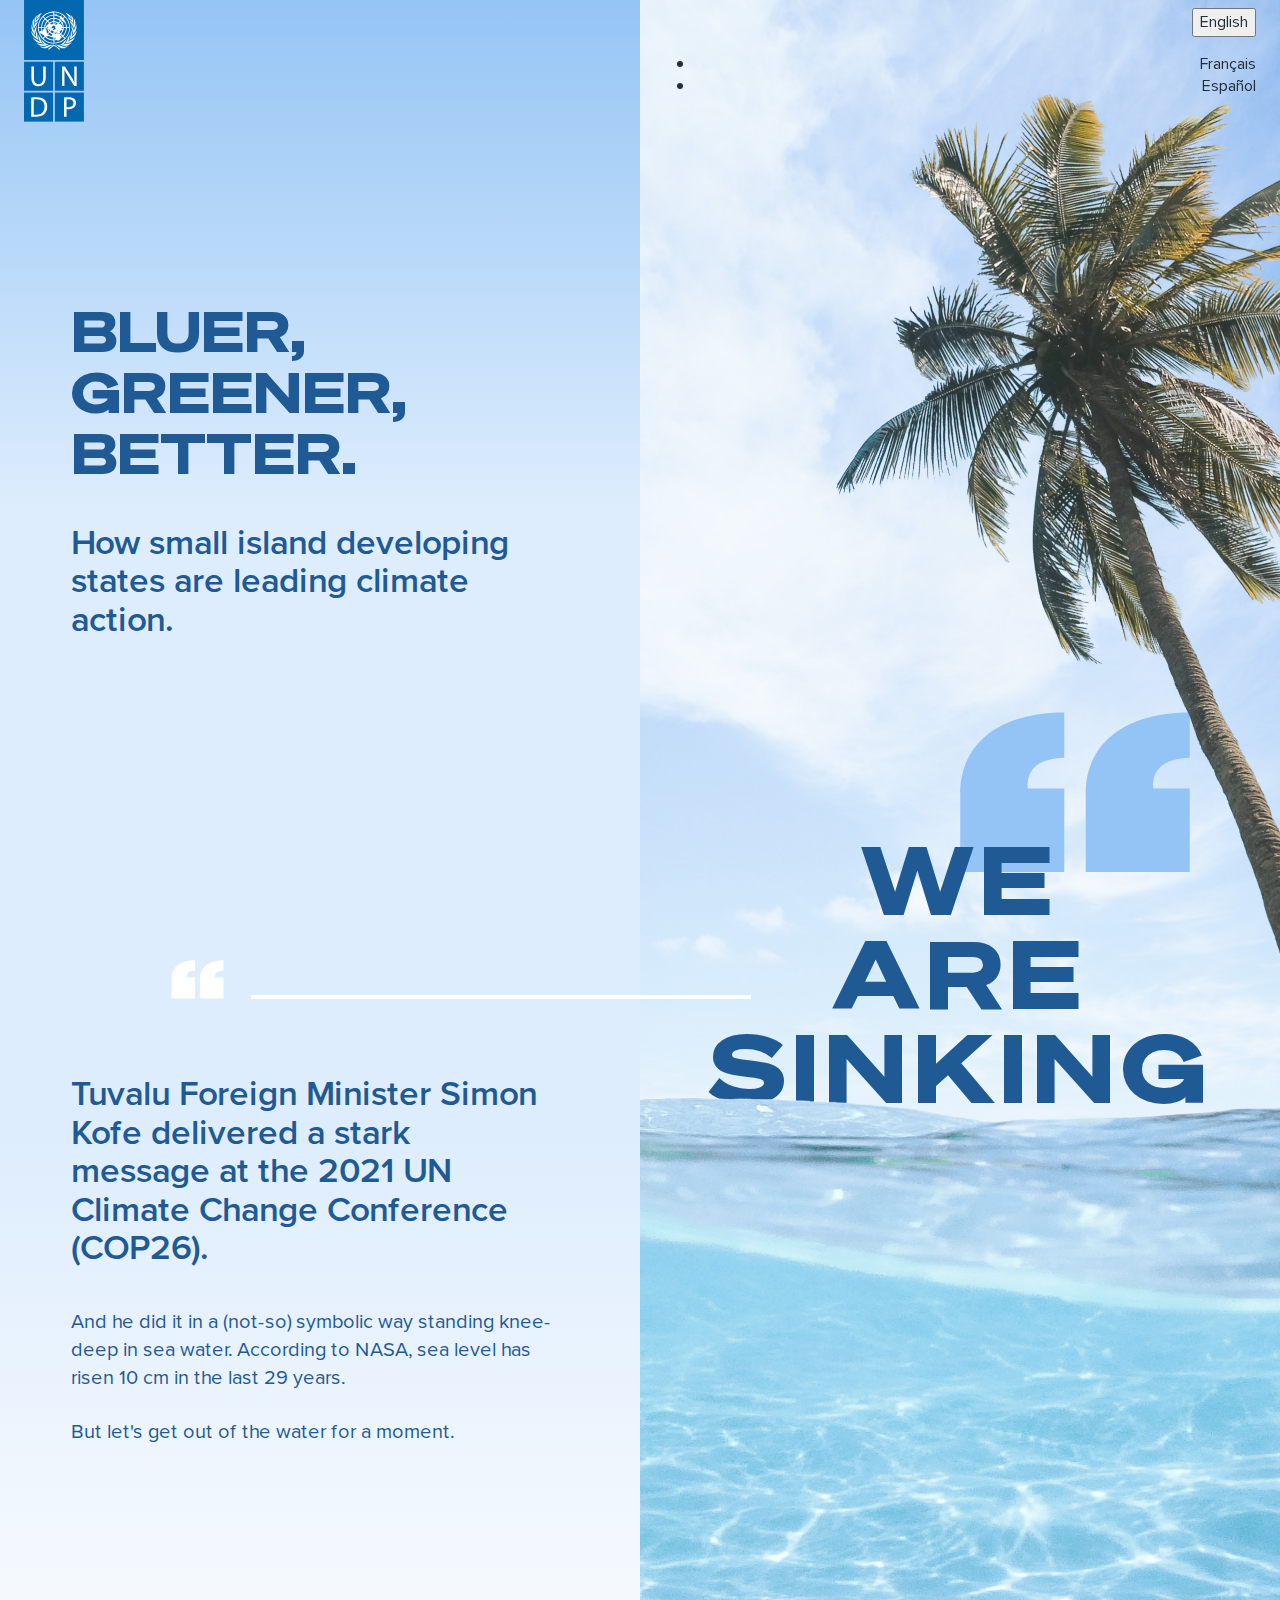
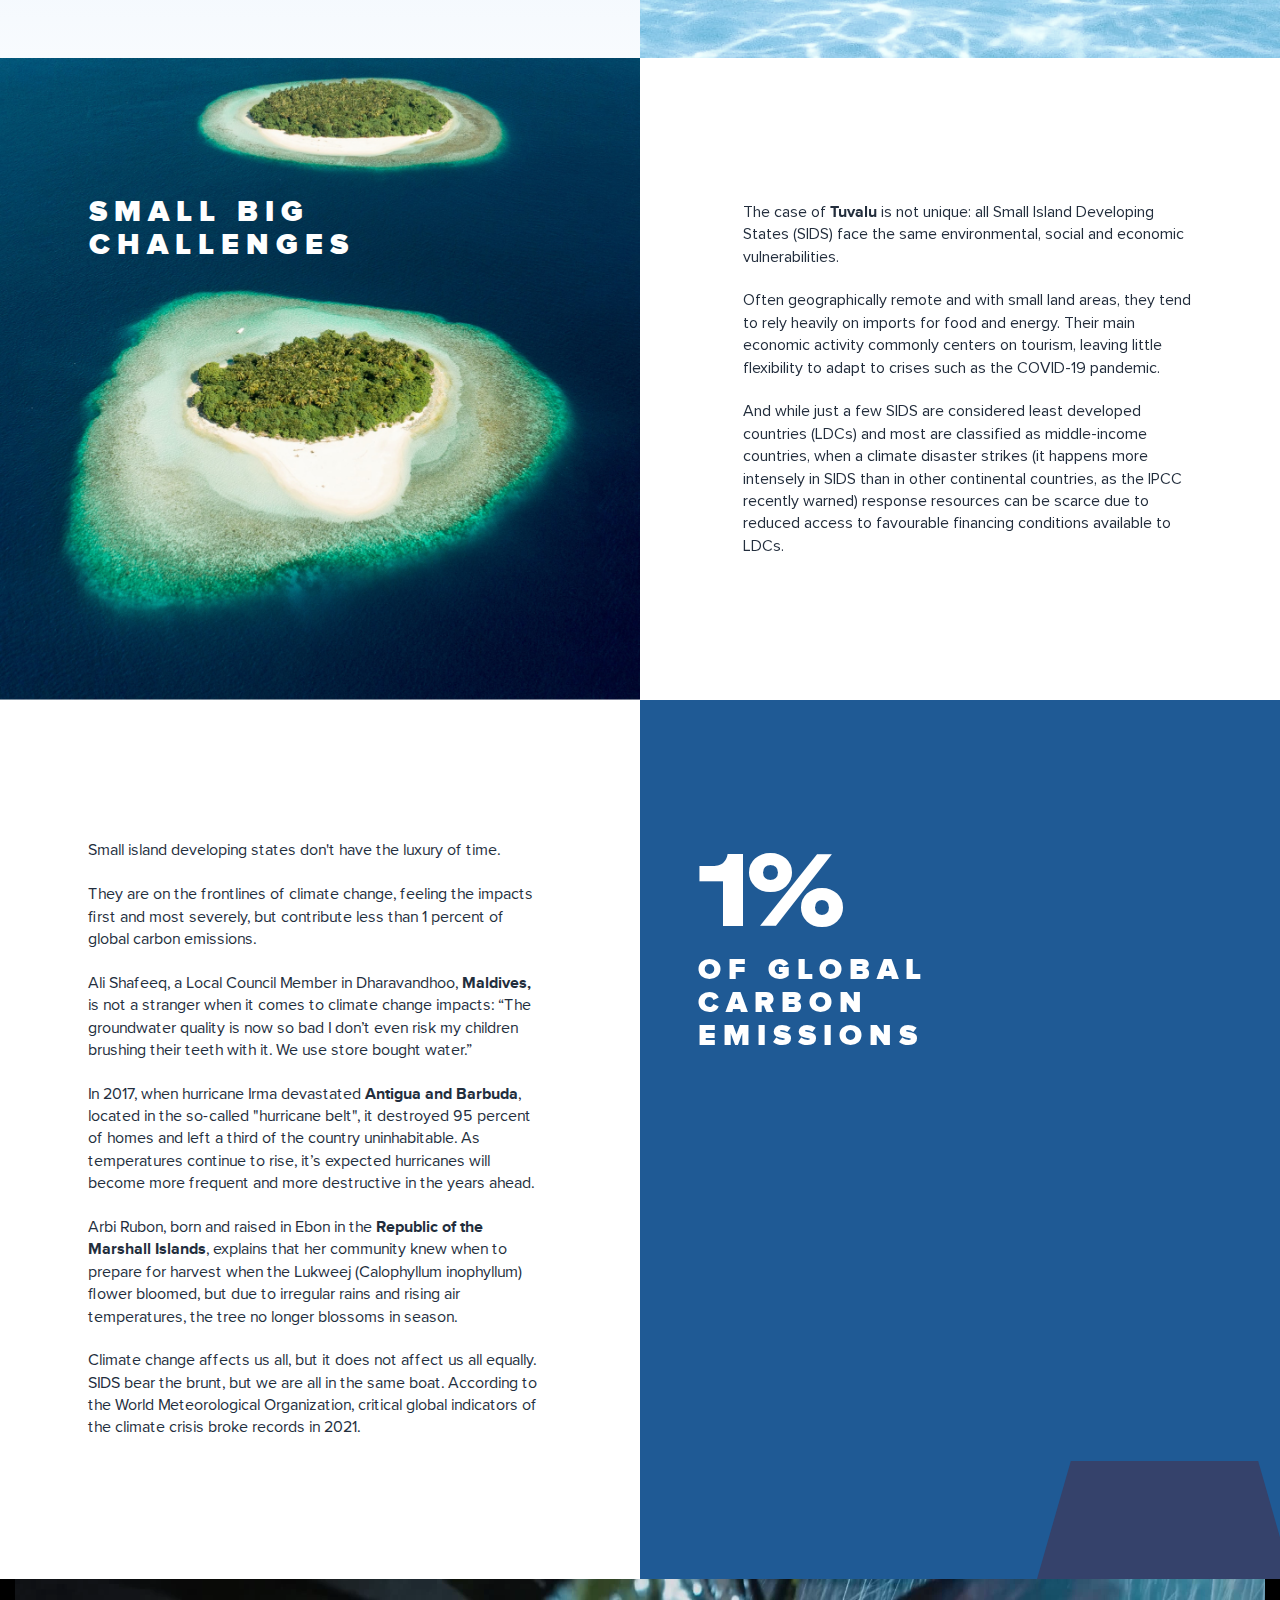
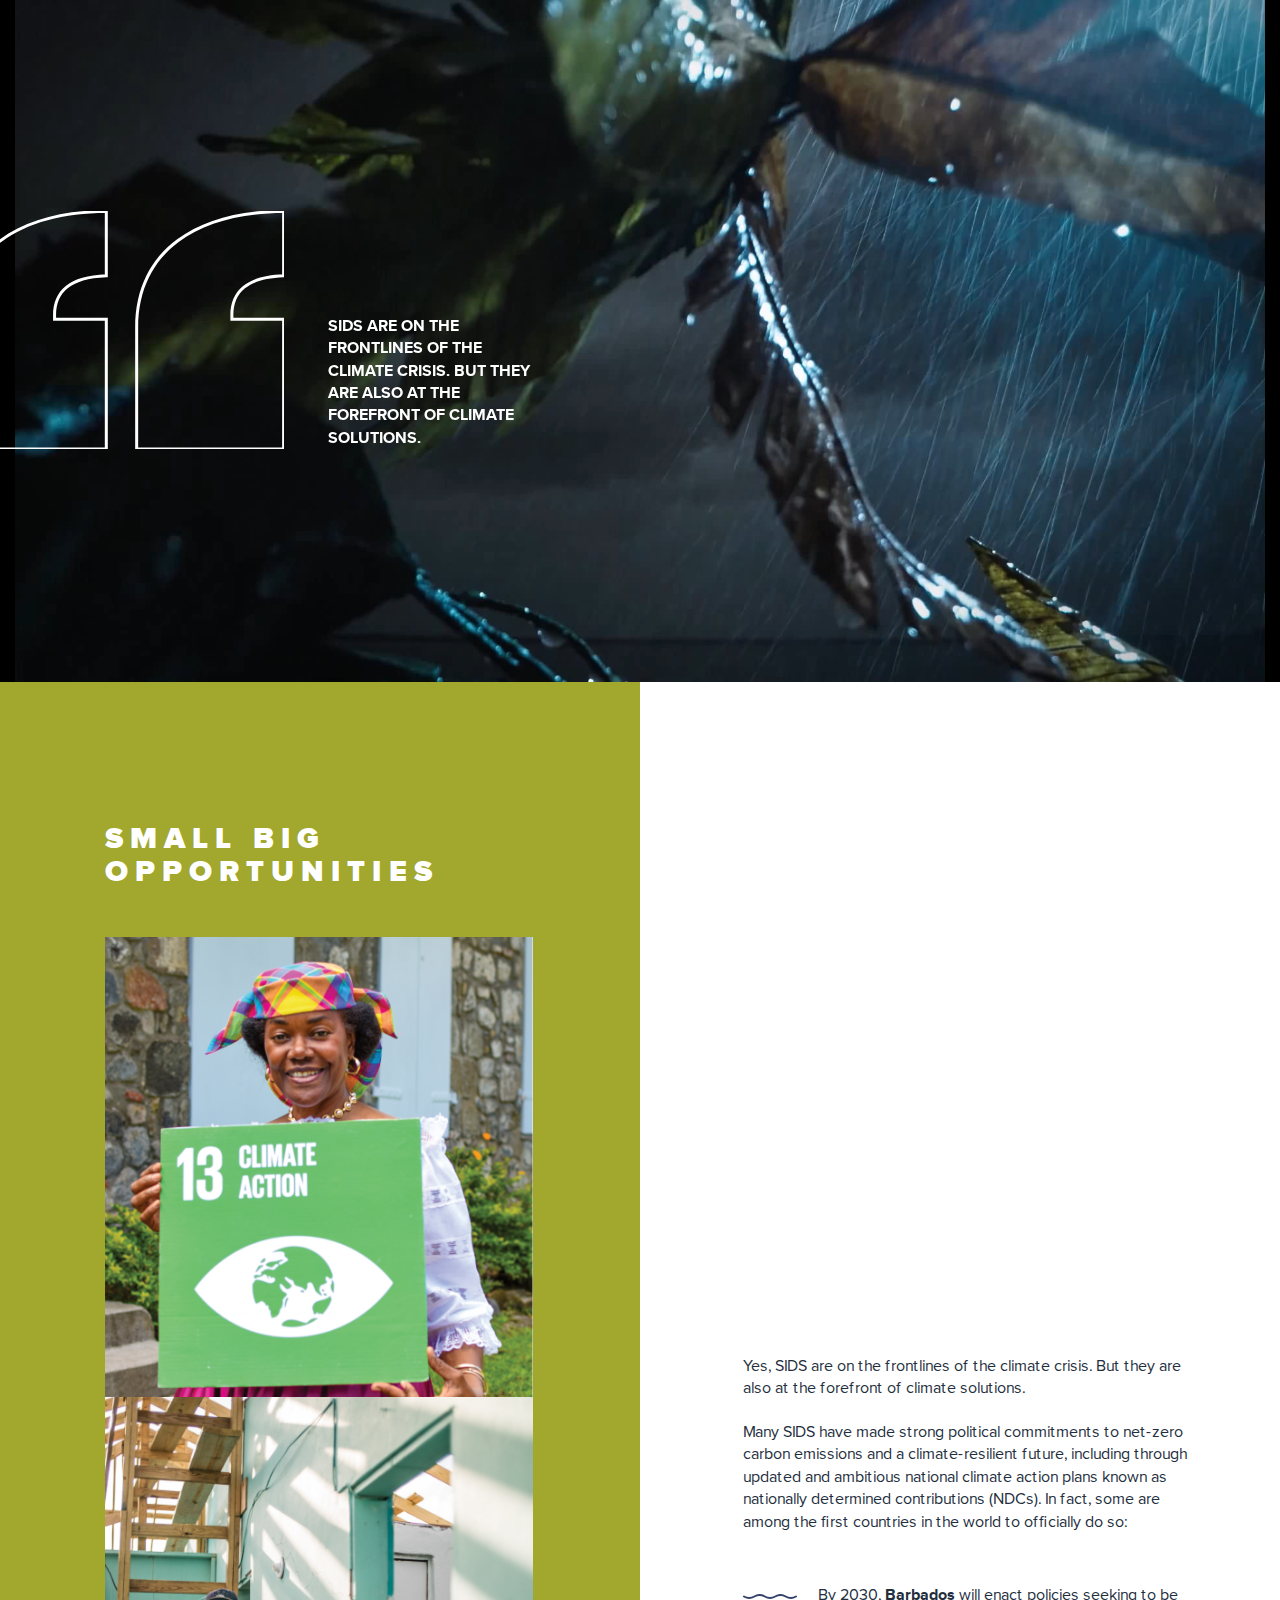
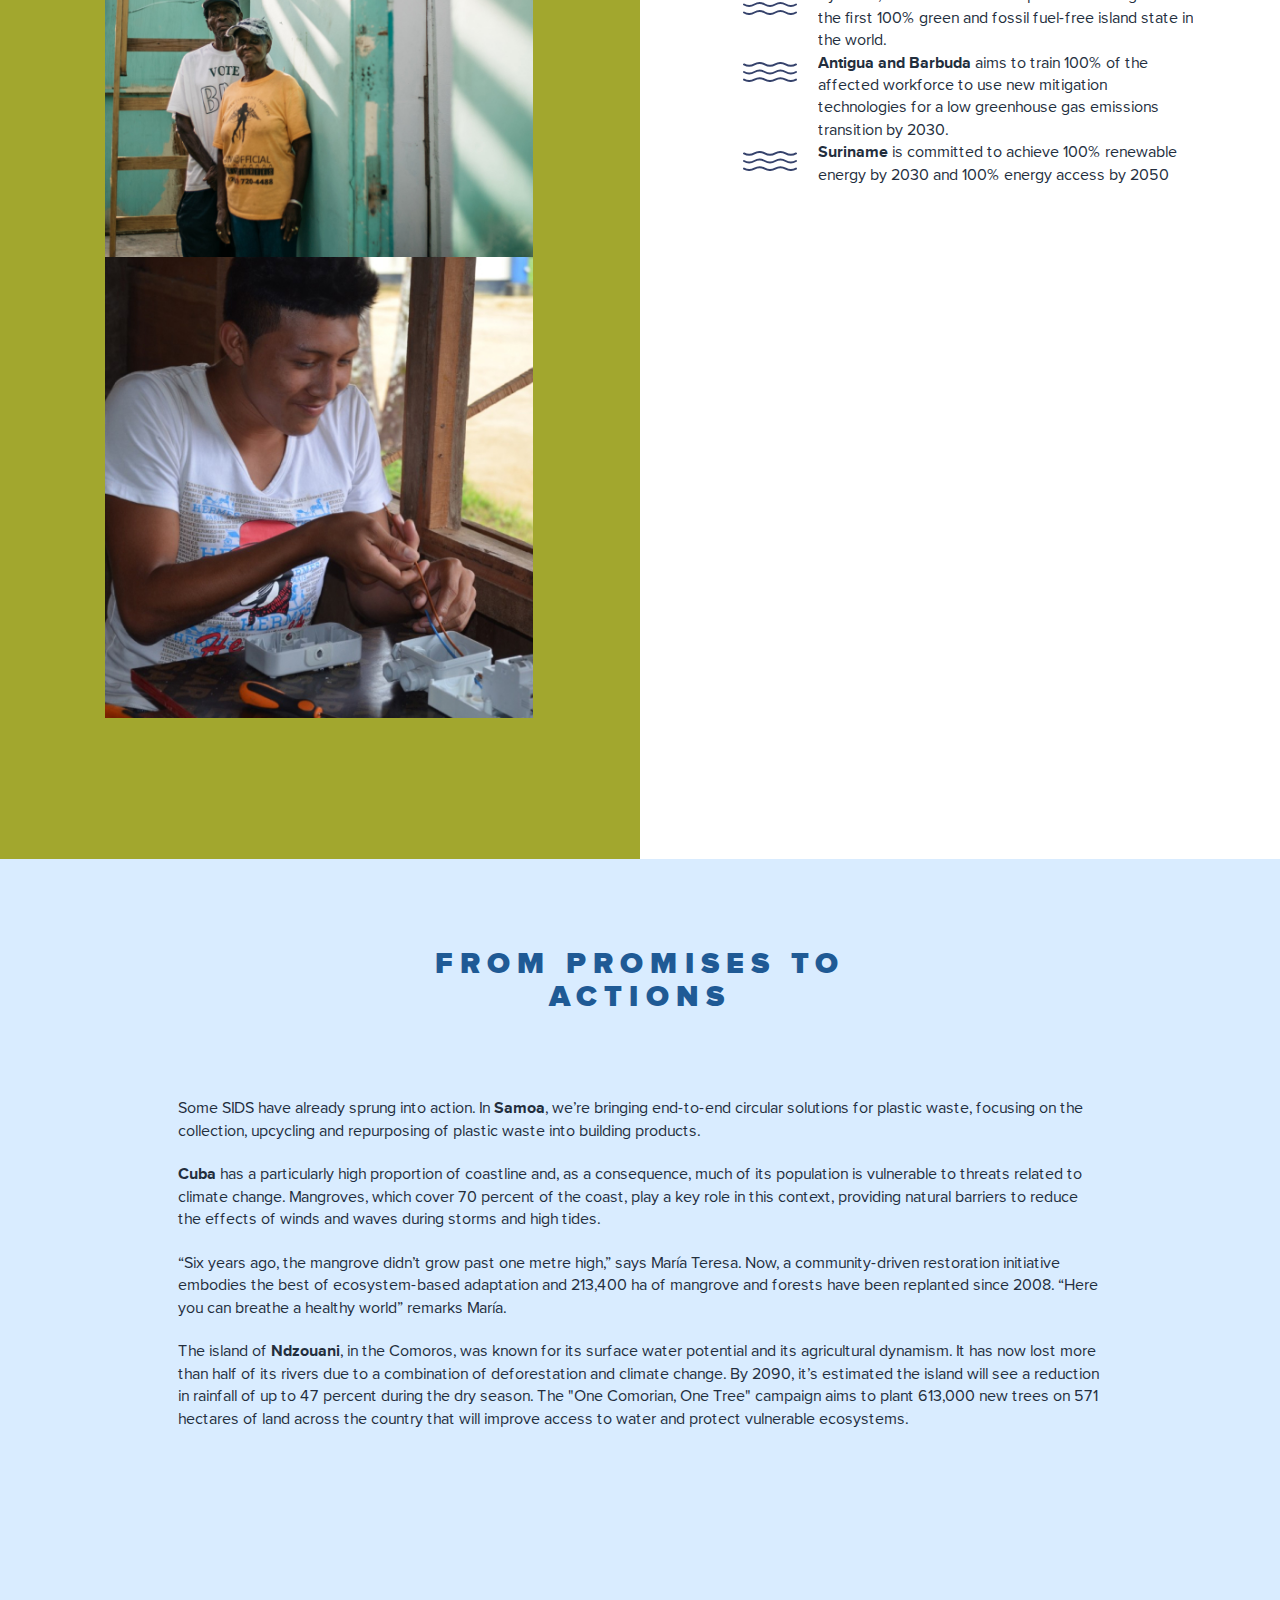
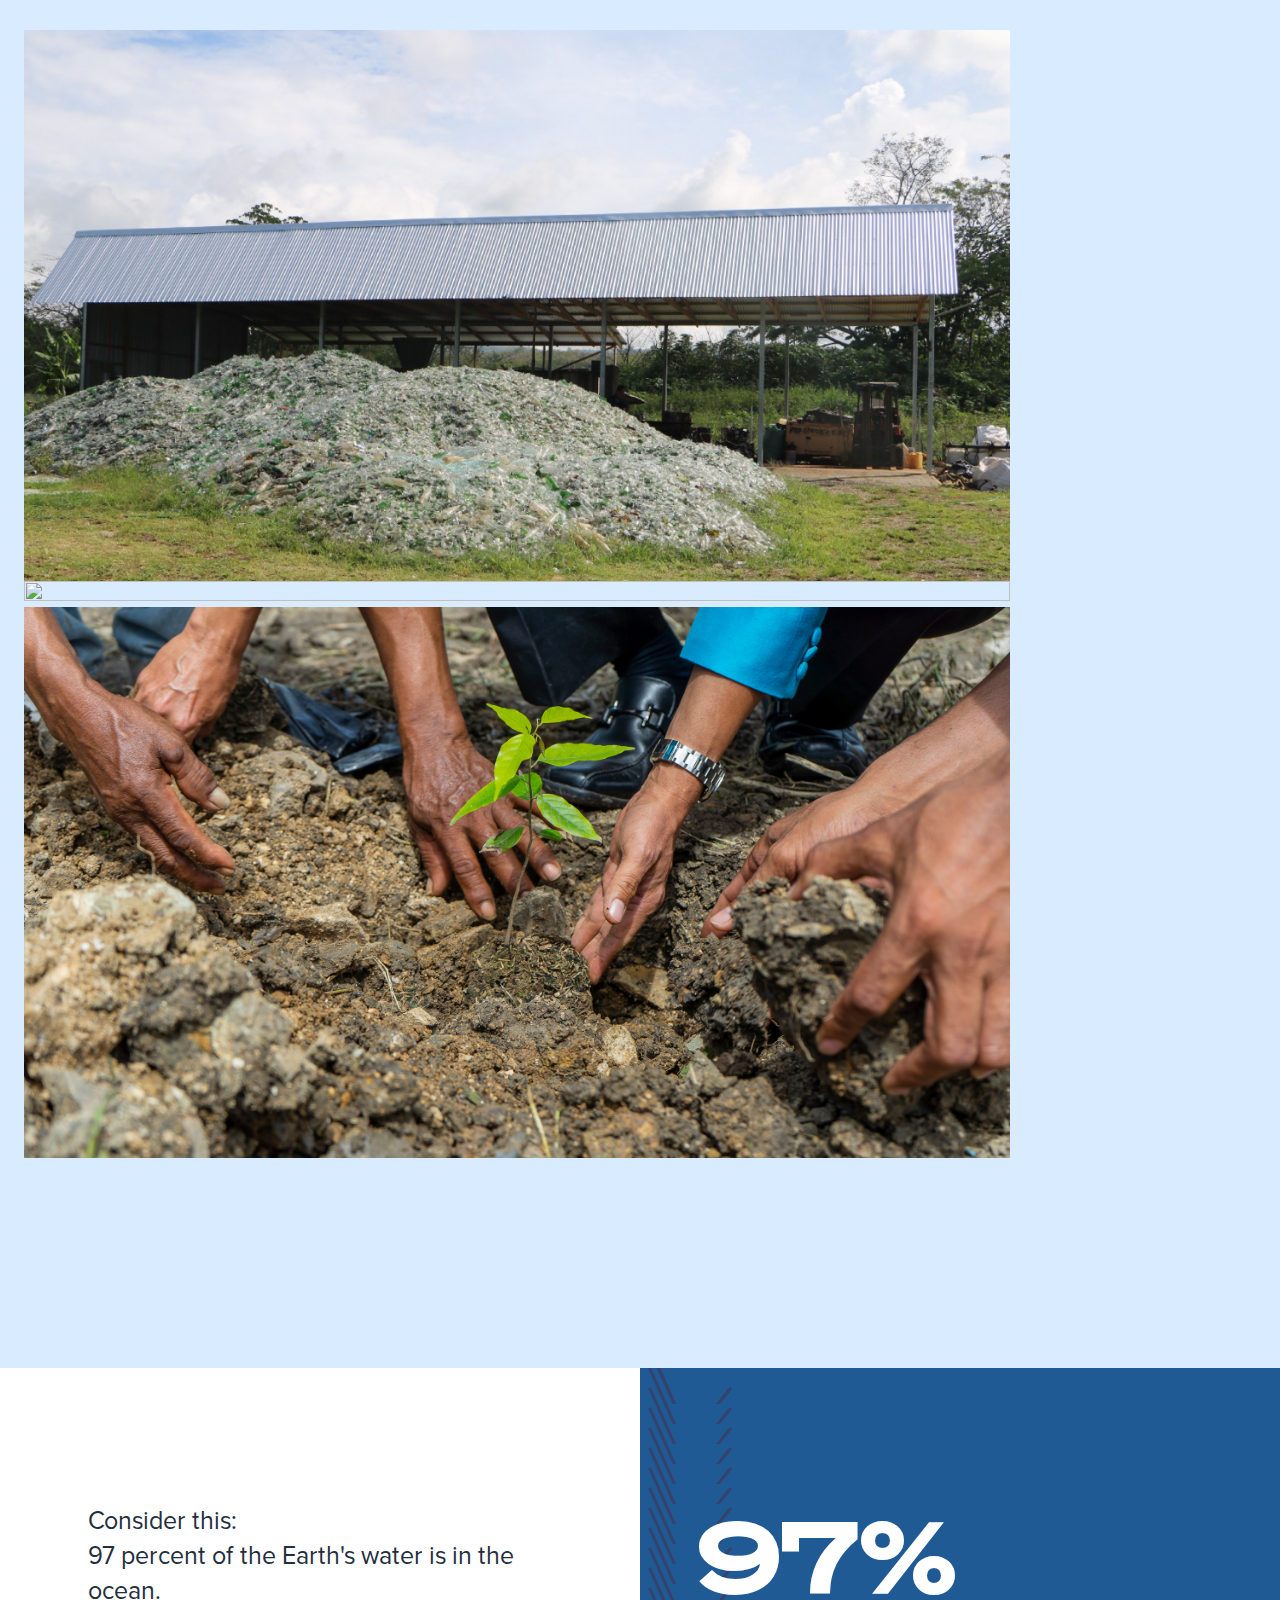
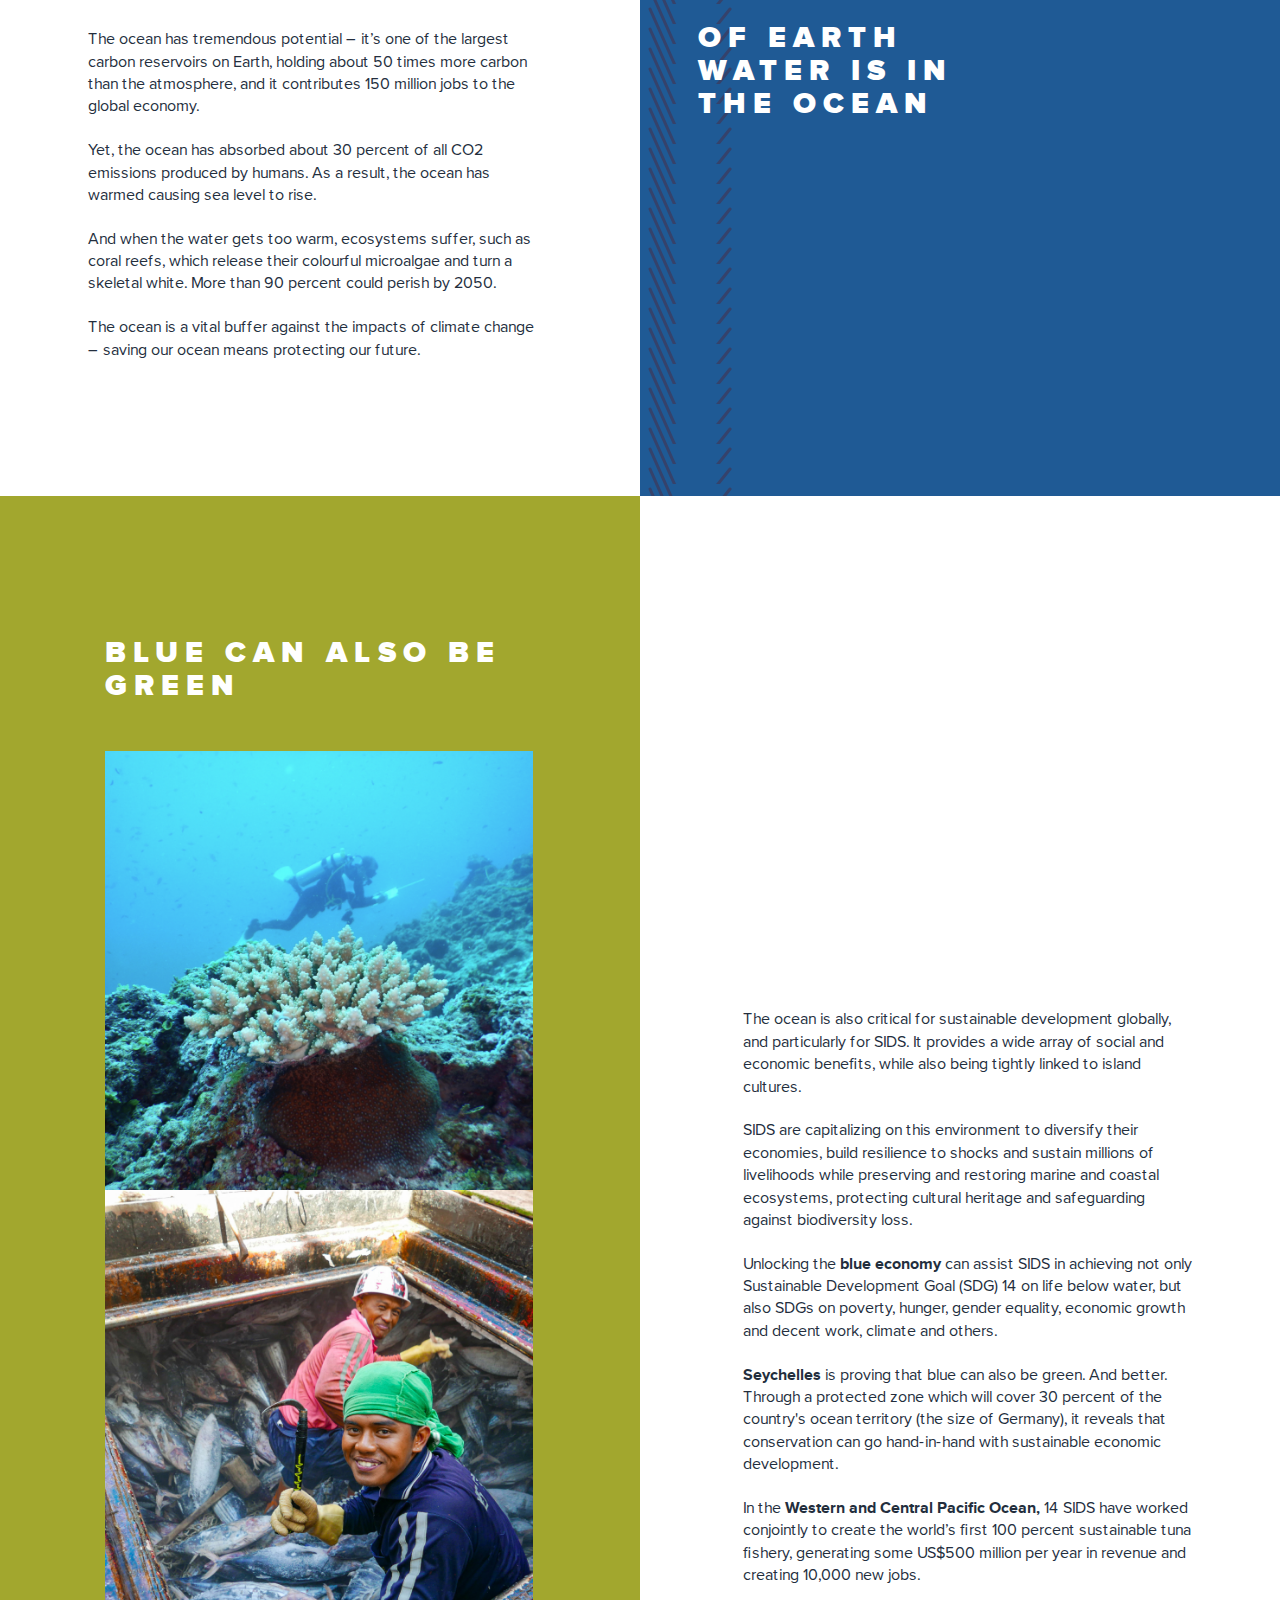
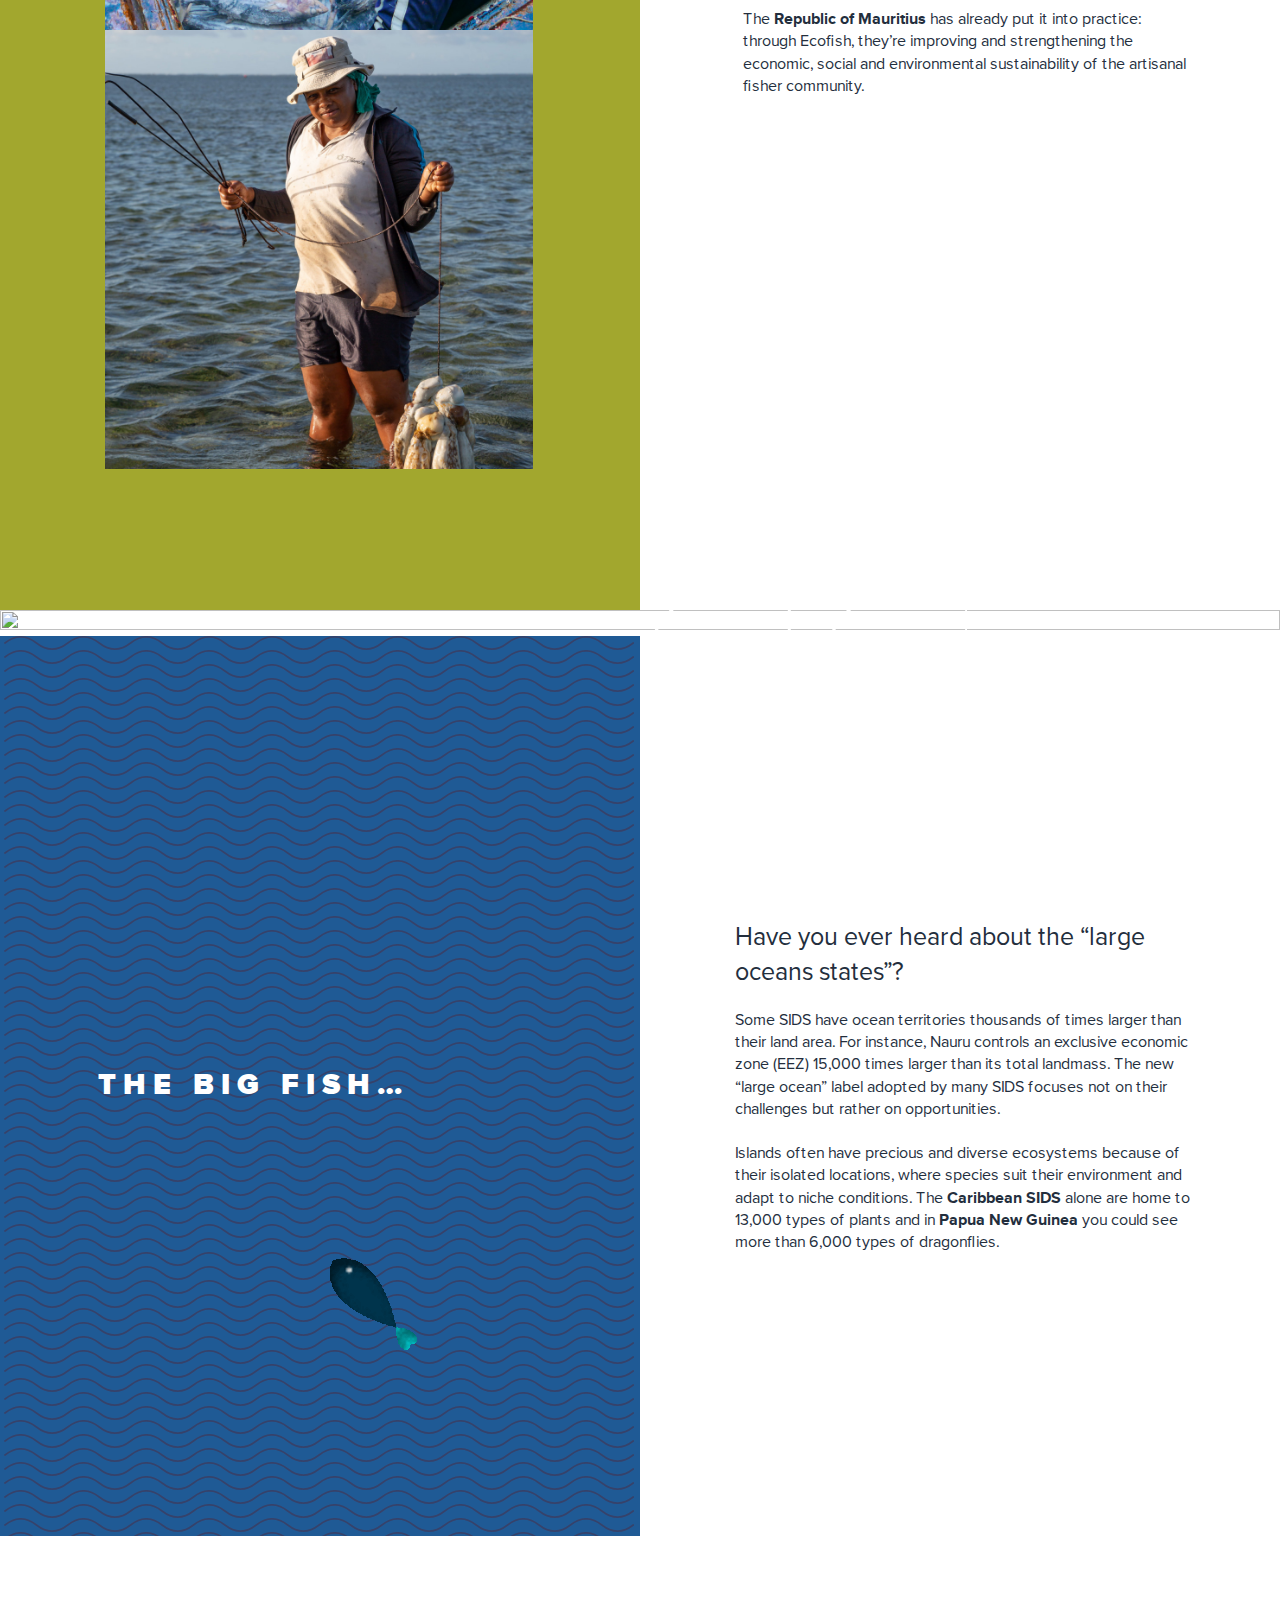
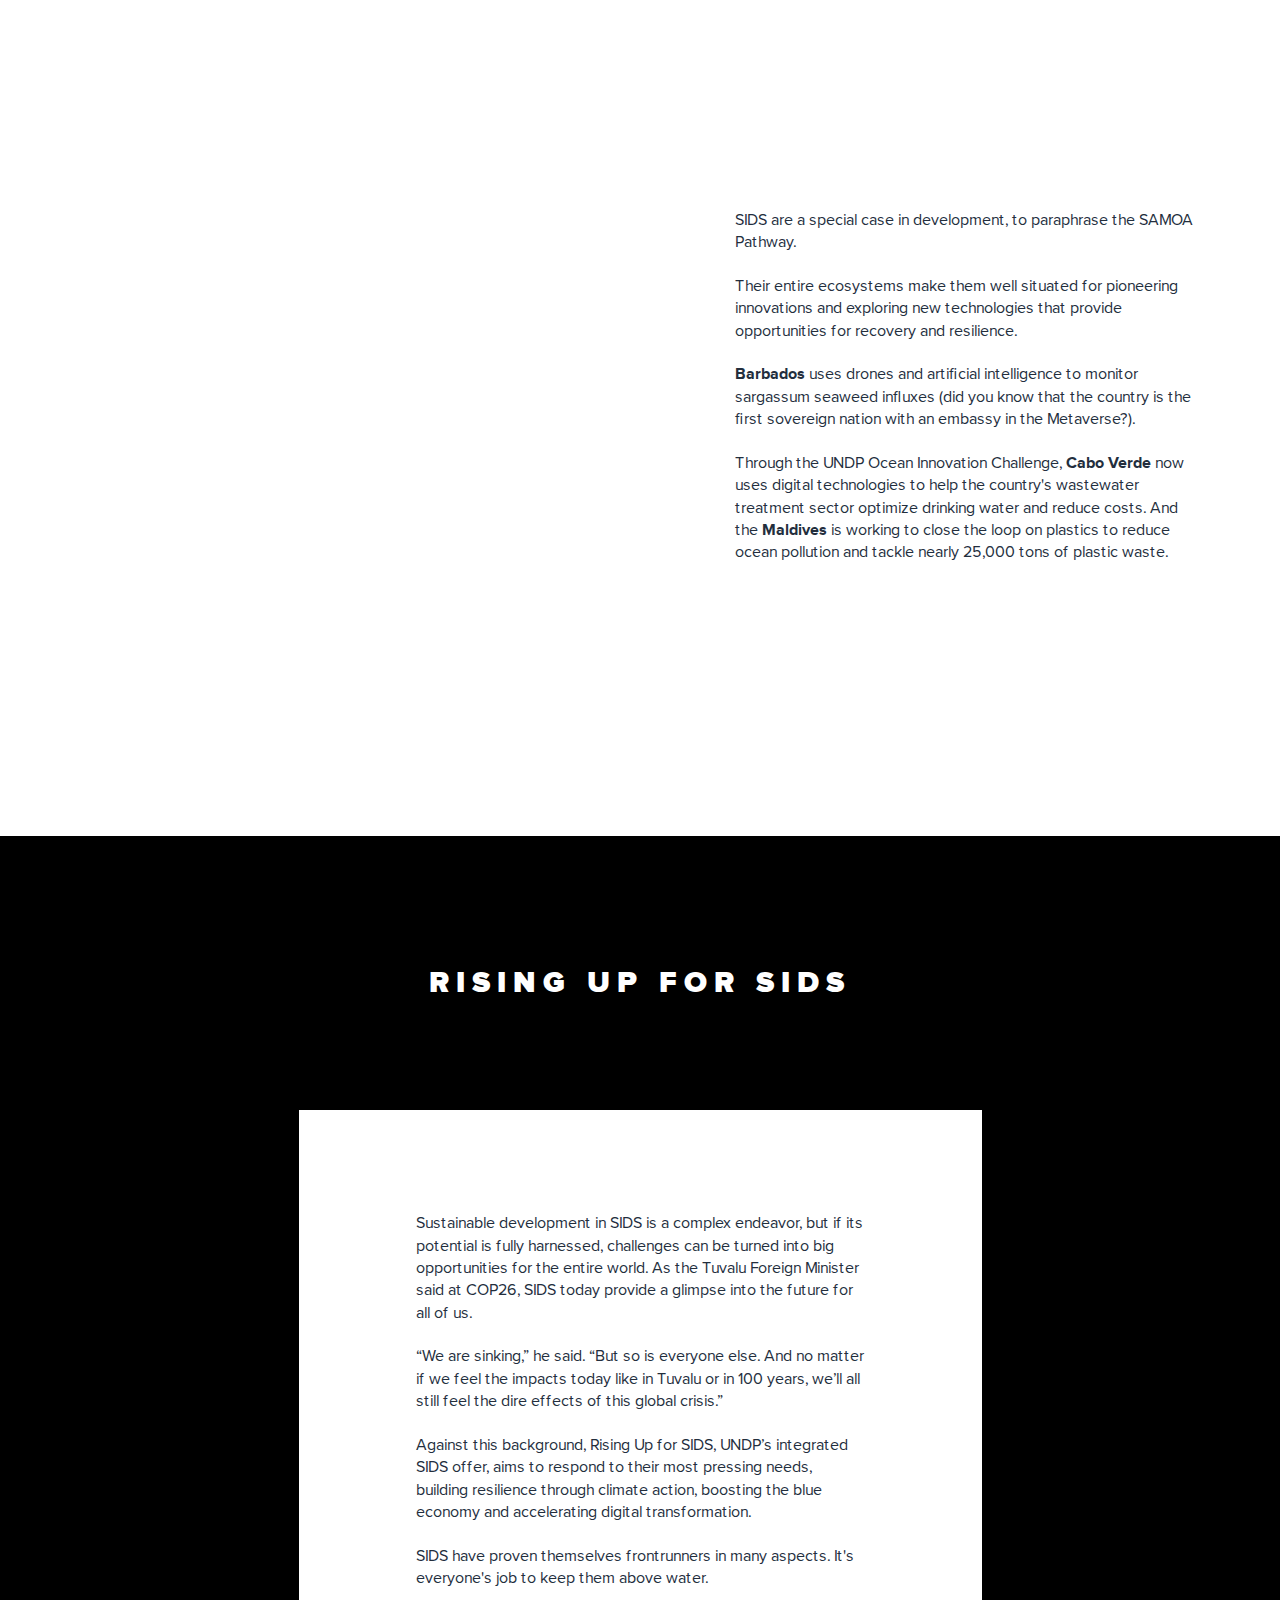
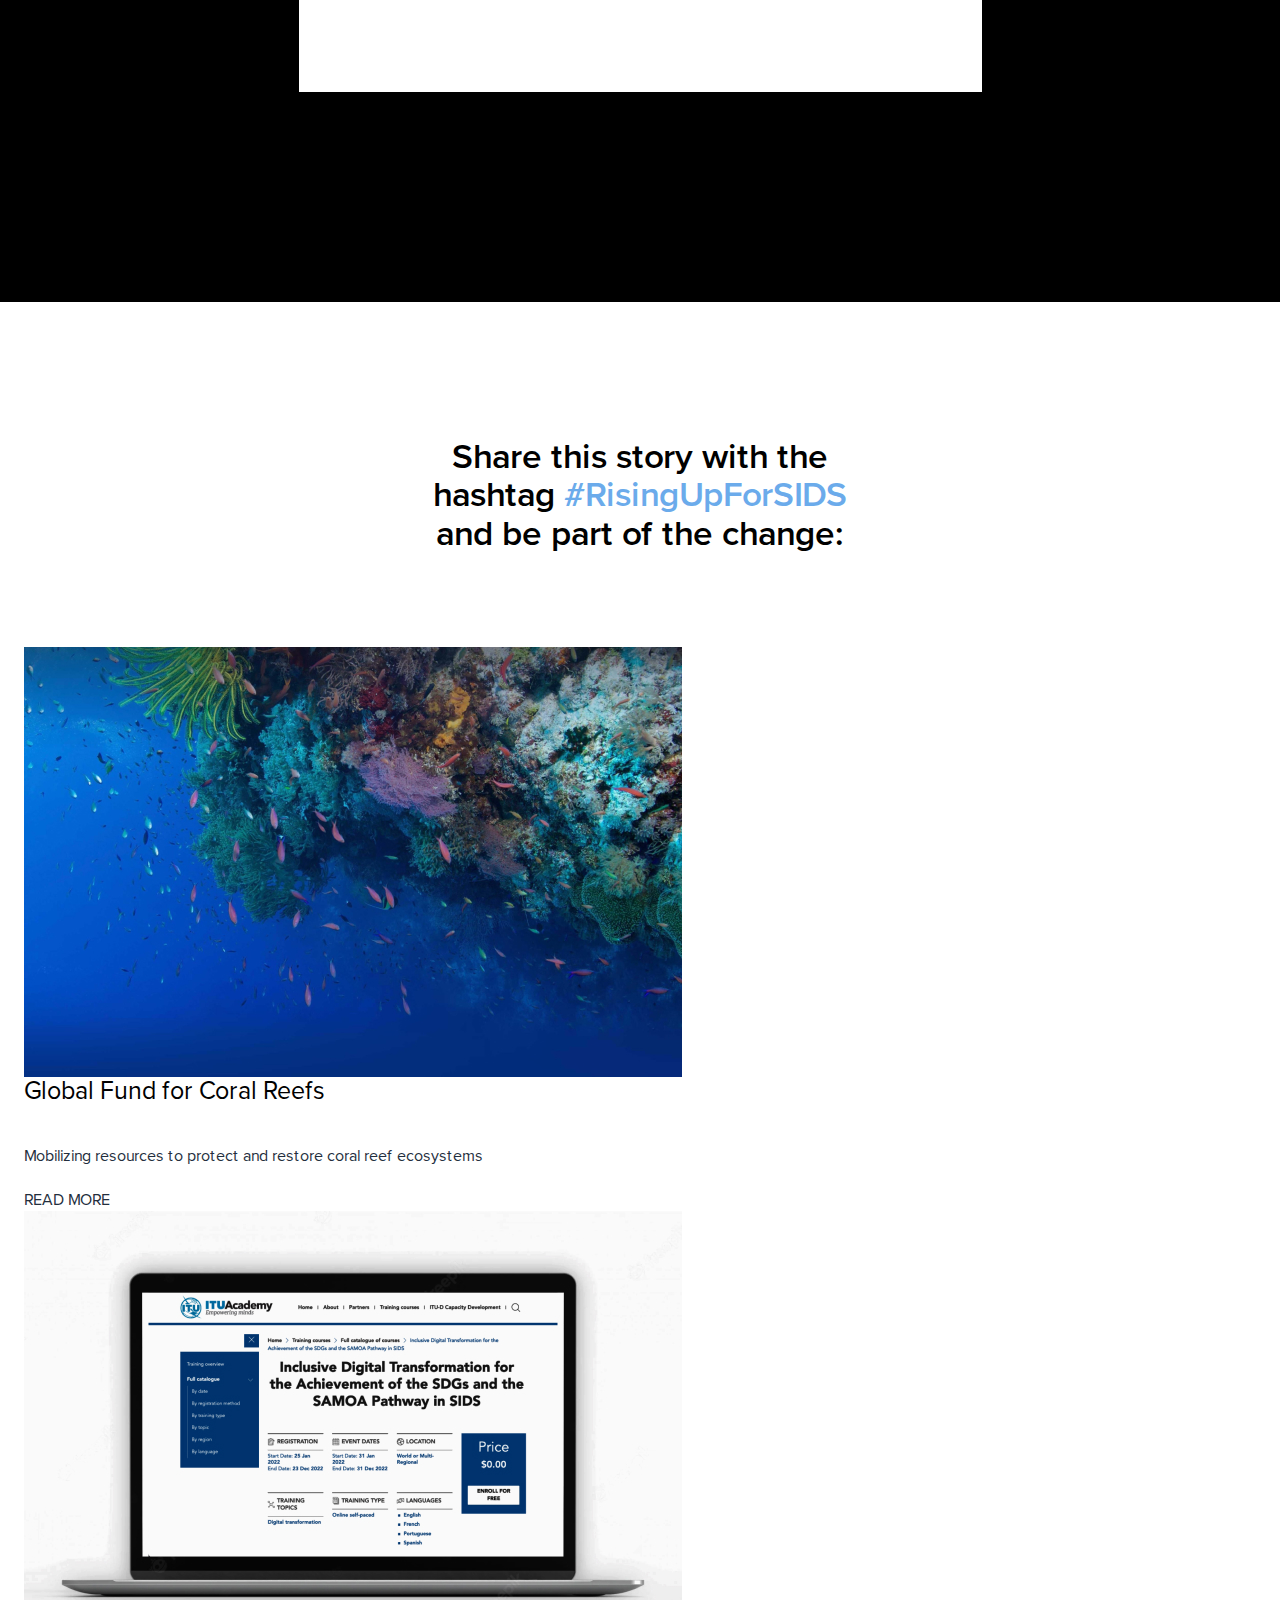
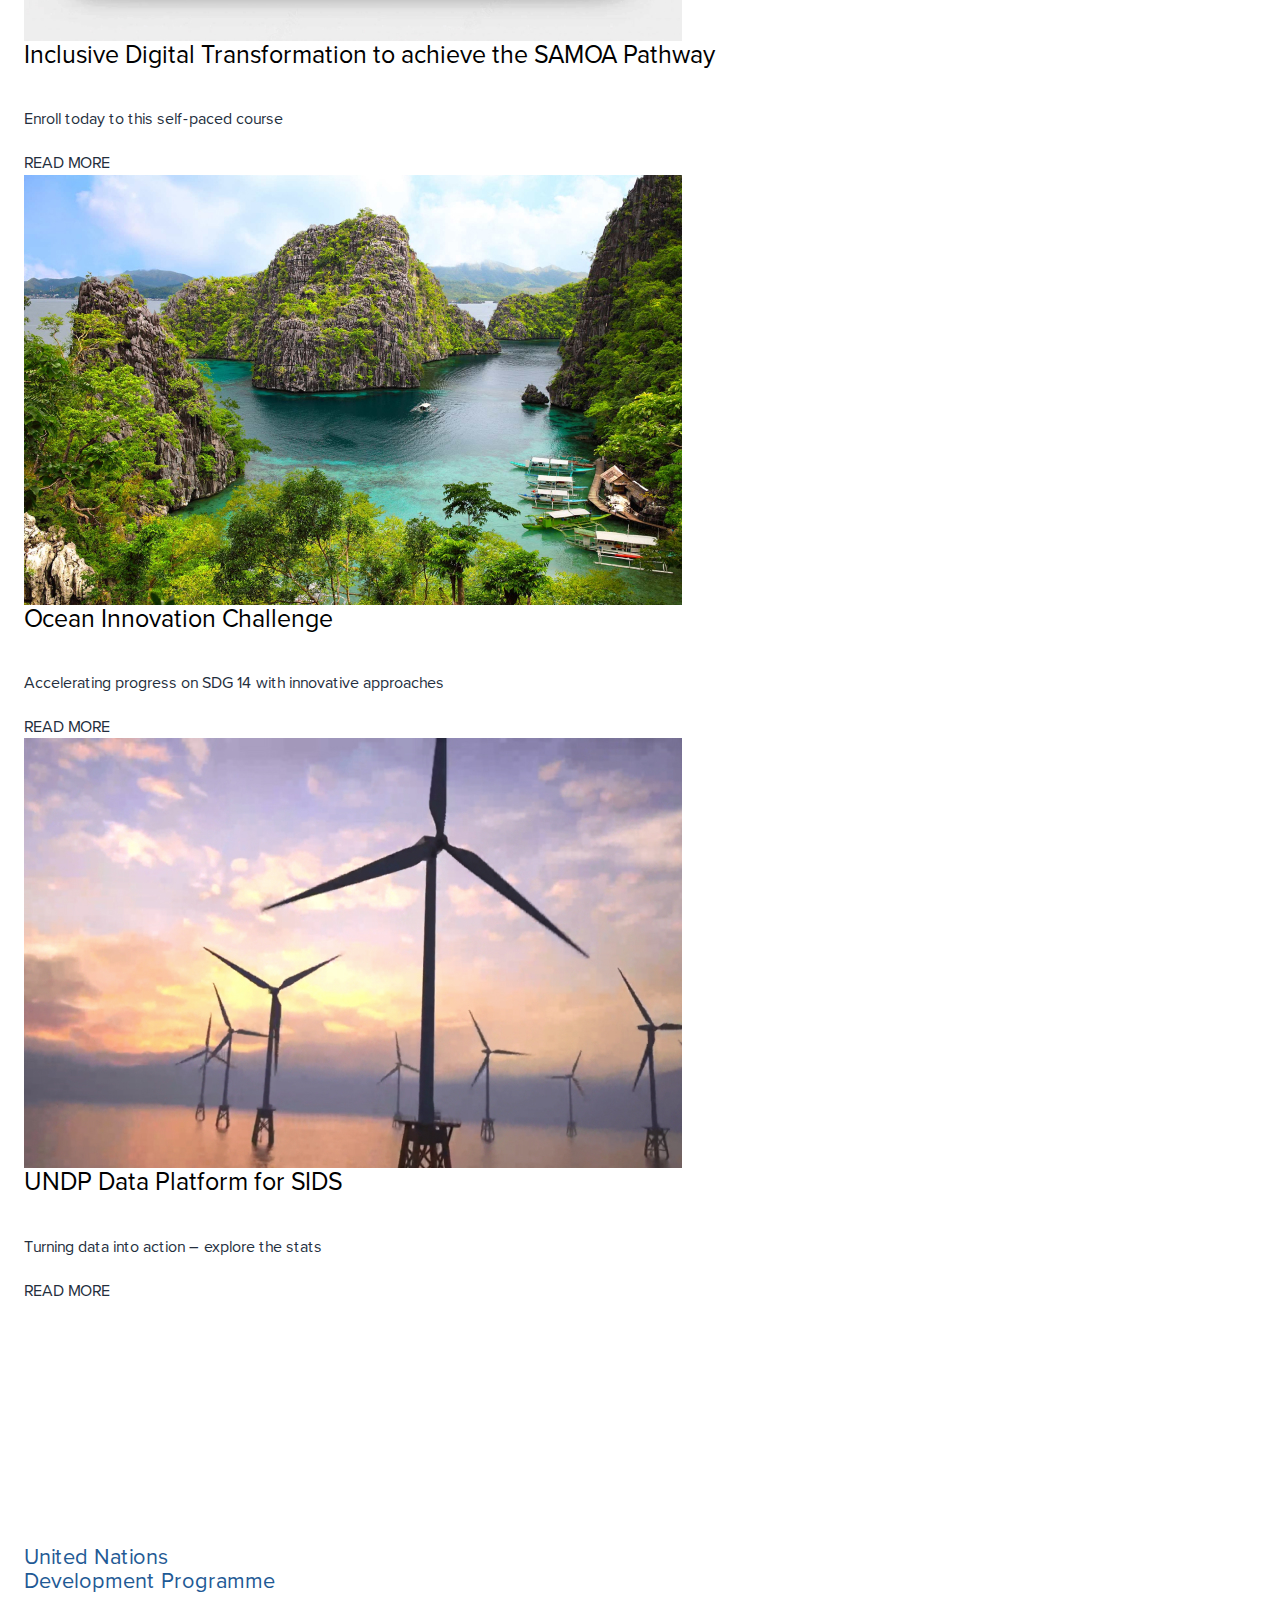
==== index.html @ ff9a2623 "Code files" ====
<!DOCTYPE html>
<html>

<head>
    <!-- set the encoding of your site -->
    <meta charset="utf-8">
    <!-- set the viewport width and initial-scale on mobile devices -->
    <meta http-equiv="x-ua-compatible" content="ie=edge">
    <meta name="viewport" content="width=device-width, initial-scale=1.0">
    <meta name="description" content="">
    <meta name="keywords" content="">
    <meta property="og:image" content="" />
    <title>Why it pays to go green</title>
    <!-- include live stylesheet -->
    <link media="all" rel="stylesheet" href="https://undp.github.io/design-system/css/base-minimal.min.css">
    <link media="all" rel="stylesheet" href="https://undp.github.io/design-system/css/components/language-switcher.min.css">
    <link media="all" rel="stylesheet" href="https://undp.github.io/design-system/css/components/footer.min.css">
    <link rel='stylesheet' href='https://undp.github.io/design-system/css/components/image-only-carousel.min.css'>
    <link rel='stylesheet' href='https://undp.github.io/design-system/css/components/swiper.min.css'>
    <link rel='stylesheet' href='https://undp.github.io/design-system/css/components/cta-link.min.css'>
    <link rel='stylesheet' href='https://undp.github.io/design-system/css/components/content-card.min.css'>
    <!-- include local stylesheet -->
    <link media="all" rel="stylesheet" href="css/main.css">
    <!-- include jQuery library -->
    <script src="http://ajax.googleapis.com/ajax/libs/jquery/3.3.1/jquery.min.js"></script>
    <script>
        window.jQuery || document.write('<script src="js/jquery-3.3.1.min.js"><\/script>')
    </script>
    <!-- include live jQuery library -->
    <script src='https://undp.github.io/design-system/js/swiper.min.js'></script>
    <script src='https://undp.github.io/design-system/js/viewport.min.js'></script>
    <script src='https://cdnjs.cloudflare.com/ajax/libs/Swiper/8.2.2/swiper-bundle.min.js'></script>
    <script src="https://undp.github.io/design-system/js/lang-switcher.min.js"></script>
    <script src="js/lax.min.js"></script>
    <script src="js/jquery.main.js"></script>
</head>

<body>
    <!-- main wrappe of the site -->
    <div id="wrapper">
        <!-- header of the of the page -->
        <header id="header">
            <div class="container">
                <div class="row alignitem-center">
                    <div class="col-6">
                        <!-- brand logo -->
                        <div class="logo">
                            <a href="https://www.undp.org/fr">
                                <img src="images/logo.svg" alt="">
                            </a>
                        </div>
                    </div>
                    <div class="col-6 text-right">
                        <!-- language drop -->
                        <div class="dropdown-language">
                            <button aria-label="English, Select your language" aria-expanded="false">
                                English
                            </button>
                            <ul role="menu">
                                <li role="menuitem">
                                    <a href="fr/index.html" lang="fr" hreflang="fr" tabindex="-1">Français</a>
                                </li>
                                <li role="menuitem">
                                    <a href="es/index.html" lang="es" hreflang="es" tabindex="-1">Español</a>
                                </li>
                            </ul>
                        </div>
                    </div>
                </div>
            </div>
        </header>
        <!-- hero section of the of the page -->
        <section class="hero">
            <div class="columns">
                <div class="col text-area">
                    <div class="text-holder">
                        <h1>BLUER,
                            GREENER,
                            BETTER.</h1>
                        <h3>How small island developing states are leading climate action.</h3>
                        <div class="quotes-holder">
                            <div class="ico-frame">
                                <img src="images/ico-quotes-white.svg" alt="">
                            </div>
                            <h3>Tuvalu Foreign Minister Simon Kofe delivered a stark message at the 2021 UN Climate Change Conference (COP26).</h3>
                            <p>And he did it in a (not-so) symbolic way standing <a target="_blank" class="animated-link" href="https://www.washingtonpost.com/world/2021/11/09/cop26-tuvalu-underwater/">knee-deep in sea water.</a> <a target="_blank" class="animated-link" href="https://climate.nasa.gov/vital-signs/sea-level/">According to NASA,</a> sea level has risen 10 cm in the last 29 years.</p>
                            <p>But let's get out of the water for a moment.</p>
                        </div>
                    </div>
                </div>
                <div class="col bg-cover" style="background-image: url(images/img4.png);">
                    <div class="text-holder show-tablet">
                        <h1>BLUER,
                            GREENER,
                            BETTER.</h1>
                        <h3>How small island developing states are leading climate action.</h3>
                    </div>
                    <div class="tree">
                        <img src="images/img2.png" alt="">
                    </div>
                    <div class="text-block lax" 
                       data-lax-translate-y="0 1, 4000 1100" 
                       data-lax-translate-y--l="0 1, 4000 900" 
                       data-lax-translate-y--m="0 1, 2500 500" 
                       data-lax-translate-y--xs="0 1, 500 600">
                        <span>
                            we <br> are <br> sinking
                        </span>
                    </div>
                    <div class="wave bg-cover" style="background-image: url(images/img3.png);">
                    </div>
                    <div class="text-holder show-tablet foreign-details">
                        <h3>Tuvalu Foreign Minister Simon Kofe delivered a stark message at the 2021 UN Climate Change Conference (COP26).</h3>
                        <p>And he did it in a (not-so) symbolic way standing <a target="_blank" class="animated-link" href="https://www.washingtonpost.com/world/2021/11/09/cop26-tuvalu-underwater/">knee-deep in sea water.</a> <a target="_blank" class="animated-link" href="https://climate.nasa.gov/vital-signs/sea-level/">According to NASA,</a> sea level has risen 10 cm in the last 29 years.</p>
                        <p>But let's get out of the water for a moment.</p>
                    </div>
                </div>
            </div>
        </section>
        <!-- details section of the page -->
        <section class="details-holder">
            <div class="row">
                <div class="col-12 col-md-6 pr-0 img-frame">
                    <div class="img-holder">
                        <img src="images/img4.jpg" alt="">
                    </div>
                    <div class="caption">
                        <div class="heading-holder">
                            <h4>Small big challenges</h4>
                        </div>
                    </div>
                </div>
                <div class="col-12 col-md-6 justify-content-center d-flex">
                    <div class="text-holder">
                        <p>The case of <strong>Tuvalu</strong> is not unique: all Small Island Developing States (SIDS) face the same environmental, social and economic vulnerabilities.</p>
                        <p>Often geographically remote and with small land areas, they tend to rely heavily on imports for food and energy. Their main economic activity commonly centers on tourism, leaving little flexibility to adapt to crises such as the COVID-19 pandemic.</p>
                        <p>And while just a few SIDS are considered least developed countries (LDCs) and most are classified as middle-income countries, when a climate disaster strikes (it happens more intensely in SIDS than in other continental countries, <a target="_blank" class="animated-link" href="https://www.ipcc.ch/report/ar6/wg2/downloads/report/IPCC_AR6_WGII_FinalDraft_Chapter15.pdf">as the IPCC recently warned)</a> response resources can be scarce due to reduced access to favourable financing conditions available to LDCs.</p>
                    </div>
                </div>
            </div>
            <div class="row island-holder">
                <div class="col-12 col-md-6 justify-content-center d-flex">
                    <div class="text-holder">
                        <p><a target="_blank" class="animated-link" href="https://www.undp.org/blog/small-island-developing-states-do-not-have-luxury-time">Small island developing states don't have the luxury of time.</a></p>
                        <p>They are on the frontlines of climate change, feeling the impacts first and most severely, but contribute less than <a target="_blank" class="animated-link" href="https://www.undp.org/blog/progressive-platforms-backing-small-island-developing-states-and-least-developed-countries-meet-climate-challenge">1 percent of global carbon emissions.</a></p>
                        <p>Ali Shafeeq, a Local Council Member in Dharavandhoo, <strong>Maldives,</strong> is not a stranger when it comes to climate change impacts: “The groundwater quality is now so bad I don’t even risk my children brushing their teeth with it. We use store bought water.”</p>
                        <p>In 2017, when hurricane Irma devastated <strong>Antigua and Barbuda</strong>, located in the so-called "hurricane belt", <a target="_blank" class="animated-link" href="https://undp-climate.exposure.co/antigua-and-barbuda-small-island-state-big-climate-ambition">it destroyed 95 percent of homes</a> and left a third of the country uninhabitable. As temperatures continue to rise, it’s expected hurricanes will become more frequent and more destructive in the years ahead.</p>
                        <p><a target="_blank" class="animated-link" href="https://www.undp.org/pacific/news/building-resilience-through-community-cohesion">Arbi Rubon,</a> born and raised in Ebon in the <strong>Republic of the Marshall Islands</strong>, explains that her community knew when to prepare for harvest when the Lukweej (Calophyllum inophyllum) flower bloomed, but due to irregular rains and rising air temperatures, the tree no longer blossoms in season.</p>
                        <p>Climate change affects us all, but it does not affect us all equally. SIDS bear the brunt, but we are all in the same boat. According to the World Meteorological Organization, critical global indicators of the climate crisis broke records in 2021.</p>
                    </div>
                </div>
                <div class="col-12 col-md-6 pl-0 carbon-details">
                    <div class="text">
                        <div class="heading-frame">
                            <strong class="percentage-tag">1%</strong>
                            <h4>of global <br> carbon <br>emissions</h4>
                        </div>
                    </div>
                    <div class="chimney-holder">
                        <div class="chimney-smoke">
                            <svg class="main">
                                <path d="M10,10 L50,100 L90,50"></path>
                            </svg>
                            <svg class="main2">
                                <path d="M10,10 L50,100 L90,50"></path>
                            </svg>
                            <svg class="main3">
                                <path d="M10,10 L50,100 L90,50"></path>
                            </svg>
                            <svg class="main4">
                                <path d="M10,10 L50,100 L90,50"></path>
                            </svg>
                            <svg class="main5">
                                <path d="M10,10 L50,100 L90,50"></path>
                            </svg>
                            <svg class="main6">
                                <path d="M10,10 L50,100 L90,50"></path>
                            </svg>
                            <svg class="main7">
                                <path d="M10,10 L50,100 L90,50"></path>
                            </svg>
                            <svg class="main8">
                                <path d="M10,10 L50,100 L90,50"></path>
                            </svg>
                            <svg class="main9">
                                <path d="M10,10 L50,100 L90,50"></path>
                            </svg>
                        </div>
                        <img class="base" src="images/chimney-base.svg" alt="">
                    </div>
                </div>
            </div>
        </section>
        <section class="quotes-player">
            <div class="player-overlay">
                <video loop autoplay muted playsinline>
                    <source src="media/storm-compressed.webm" type="video/webm">
                    <source src="media/storm-compressed.ogv" type="video/ogg">
                    <source src="media/storm-compressed.mp4" type="video/mp4">
                </video>
            </div>
            <div class="caption">
                <div class="container">
                    <div class="text">
                        <div class="img-holder">
                            <img src="images/ico-quotes.svg" alt="">
                        </div>
                        <div class="text-block">
                            <p>SIDS are on the frontlines of the climate crisis. But they are also at the forefront of climate solutions.</p>
                        </div>
                    </div>
                </div>
            </div>
        </section>
        <section class="opportunities-holder">
            <div class="row opportunities-cols">
                <div class="col-12 col-md-6 pr-0 opportunity-images">
                    <div class="text-frame">
                        <div class="show-desktop-large">
                            <h4>Small big opportunities</h4>
                        </div>
                        <section>
                            <div data-viewport="true" class="
                                image-carousel
                                swiper-slider-0
                                swiper-initialized
                                swiper-horizontal
                                swiper-pointer-events
                                swiper-backface-hidden
                              ">
                                <div class="swiper-scrollbar">
                                    <div class="swiper-scrollbar-drag"></div>
                                </div>
                                <div class="swiper-wrapper" id="swiper-wrapper-293f9ecda16d6908" aria-live="polite">
                                    <div class="swiper-slide slider-slide swiper-slide-active" aria-roledescription="slide" aria-label="1 / 2" role="group">
                                        <img class="image-carousel__image" src="images/img6.jpg" alt="" />
                                        <div class="slide-caption">
                                            <div class="text">
                                                <strong>UNDP Barbados</strong>
                                                <p>Barbados demonstrates climate leadership with an ambitious updated NDC.</p>
                                            </div>
                                        </div>
                                    </div>
                                    <div class="swiper-slide slider-slide swiper-slide-next" aria-roledescription="slide" aria-label="2 / 3" role="group">
                                        <img class="image-carousel__image" src="images/img7.jpg" alt="" />
                                        <div class="slide-caption">
                                            <div class="text">
                                                <strong>UNDP / Michael Atwood</strong>
                                                <p>Six months after two of the most powerful hurricanes recorded over the Atlantic wreaked havoc in the Caribbean, women and men in Antigua and Barbuda are working around the clock to build back better.</p>
                                            </div>
                                        </div>
                                    </div>
                                    <div class="swiper-slide slider-slide swiper-slide-next" aria-roledescription="slide" aria-label="3 / 3" role="group">
                                        <img class="image-carousel__image" src="images/img11.jpg" alt="" />
                                        <div class="slide-caption">
                                            <div class="text">
                                                <strong>UNDP Suriname </strong>
                                                <p>Suriname is committed to achieve 100% renewable energy by 2030 and 100% energy access by 2050. </p>
                                            </div>
                                        </div>
                                    </div>
                                </div>
                            </div>
                        </section>
                    </div>
                </div>
                <div class="col-12 col-md-6 d-flex justify-content-center opportunity-data">
                    <div class="text">
                        <div class="show-tablet">
                            <h4>Small big opportunities</h4>
                        </div>
                        <p>Yes, SIDS are on the frontlines of the climate crisis. But they are also <a target="_blank" class="animated-link" href="https://climatepromise.undp.org/sites/default/files/research_report_document/State%20of%20Climate%20Ambition.pdf">at the forefront of climate solutions.</a></p>
                        <p>Many SIDS have made strong political commitments to net-zero carbon emissions and a climate-resilient future, including through updated and ambitious national climate action plans known as <a target="_blank" class="animated-link" href="https://www.figma.com/exit?url=https%3A%2F%2Fwww.undp.org%2Fblog%2Funtold-stories-national-climate-pledges">nationally determined contributions</a> (NDCs). In fact, some are among the first countries in the world to officially do so:</p>
                        <ul class="list">
                            <li>
                                <img src="images/ico-wave.svg" alt="">
                                <div class="text-holder">
                                    By 2030, <strong>Barbados</strong> will enact policies seeking to be the first 100% green and fossil fuel-free island state in the world.
                                </div>
                            </li>
                            <li>
                                <img src="images/ico-wave.svg" alt="">
                                <div class="text-holder">
                                    <strong>Antigua and Barbuda</strong> aims to train 100% of the affected workforce to use new mitigation technologies for a low greenhouse gas emissions transition by 2030.
                                </div>
                            </li>
                            <li>
                                <img src="images/ico-wave.svg" alt="">
                                <div class="text-holder">
                                    <strong>Suriname</strong> is committed to achieve 100% renewable energy by 2030 and 100% energy access by 2050
                                </div>
                            </li>

                        </ul>
                    </div>
                </div>
            </div>
        </section>
        <!-- From promises section of the page -->
        <section class="from-holder">
            <div class="container">
                <div class="head">
                    <h4>From promises to <br> actions</h4>
                    <p>Some SIDS have already sprung into action. In <strong>Samoa</strong>, we’re bringing <a target="_blank" class="animated-link" href="http://end-to-end%20circular%20solutions%20for%20plastic%20waste/">end-to-end circular solutions for plastic waste</a>, focusing on the collection, upcycling and repurposing of plastic waste into building products.</p>
                    <p><strong>Cuba</strong> has a particularly high proportion of coastline and, as a consequence, much of its population is vulnerable to threats related to climate change. Mangroves, which cover 70 percent of the coast, play a key role in this context, providing natural barriers to reduce the effects of winds and waves during storms and high tides.</p>
                    <p>“Six years ago, the mangrove didn’t grow past one metre high,” says María Teresa. Now, a <a target="_blank" class="animated-link" href="https://undp-climate.exposure.co/splendor-of-the-living-mangrove">community-driven restoration initiative</a> embodies the best of ecosystem-based adaptation and 213,400 ha of mangrove and forests have been replanted since 2008. “Here you can breathe a healthy world” remarks María.</p>
                    <p>The island of <strong>Ndzouani</strong>, in the Comoros, was known for its surface water potential and its agricultural dynamism. It has now <a target="_blank" class="animated-link" href="https://www.nytimes.com/2020/04/16/world/africa/comoros-climate-change-rivers.html">lost more than half of its rivers</a> due to a combination of deforestation and climate change. By 2090, it’s estimated the island will see a reduction in rainfall of up to 47 percent during the dry season. The <a target="_blank" class="animated-link" href="https://www.undp.org/africa/stories/one-comorian-one-tree-government-union-comoros-and-undp-launch-ambitious-reforestation-initiative-support-gcf-and-gef">"One Comorian, One Tree"</a> campaign aims to plant 613,000 new trees on 571 hectares of land across the country that will improve access to water and protect vulnerable ecosystems.</p>
                </div>
                <div data-viewport="true" class="
                    image-carousel
                    swiper-slider-0
                    swiper-initialized
                    swiper-horizontal
                    swiper-pointer-events
                    swiper-backface-hidden
                  ">
                    <div class="swiper-scrollbar">
                        <div class="swiper-scrollbar-drag"></div>
                    </div>
                    <div class="swiper-wrapper" id="swiper-wrapper-293f9ecda16d6908" aria-live="polite">
                        <div class="swiper-slide slider-slide swiper-slide-active" aria-roledescription="slide" aria-label="1 / 2" role="group">
                            <img class="image-carousel__image" src="images/img8.jpg" alt="" />
                            <div class="slide-caption">
                                <div class="text">
                                    <strong>UNDP Samoa / L.Lesa</strong>
                                    <p>A recycling facility is about to crush and process trush into other reusable items and goods.  </p>
                                </div>
                            </div>
                        </div>
                        <div class="swiper-slide slider-slide swiper-slide-next" aria-roledescription="slide" aria-label="2 / 3" role="group">
                            <img class="image-carousel__image" src="images/img9.jpg" alt="" />
                            <div class="slide-caption">
                                <div class="text">
                                    <strong>UNDP Cuba / Manglar Vivo Project</strong>
                                    <p>Planting mangroves in Artemisa Province's Cajío coast. </p>
                                </div>
                            </div>
                        </div>
                        <div class="swiper-slide slider-slide swiper-slide-next" aria-roledescription="slide" aria-label="3 / 3" role="group">
                            <img class="image-carousel__image" src="images/img10.jpg" alt="" />
                            <div class="slide-caption">
                                <div class="text">
                                    <strong>UNDP Comoros</strong>
                                    <p>Tree planting initiative as part of the UNDP-supported "One Comorian, One Tree" campaign in Comoros.</p>
                                </div>
                            </div>
                        </div>
                    </div>
                </div>
            </div>
        </section>
        <!-- Earth water section of the page -->
        <section class="details-holder">
            <div class="row">
                <div class="col-12 col-md-6 justify-content-center d-flex">
                    <div class="show-desktop-large">
                        <div class="text-holder">
                            <strong class="sub-heading">Consider this: <br> <a target="_blank" class="animated-link" href="https://www.un.org/en/conferences/ocean2022">97 percent of the Earth's water is in the ocean.</a></strong>
                            <p>The ocean has tremendous potential – it’s one of the largest carbon reservoirs on Earth, holding about <a target="_blank" class="animated-link" href="https://www.iaea.org/topics/oceans-and-climate-change/the-ocean-carbon-cycle">50 times more carbon</a> than the atmosphere, and it <a target="_blank" class="animated-link" href="https://www.figma.com/exit?url=https%3A%2F%2Fwww.sparkblue.org%2Fsystem%2Ffiles%2F2021-07%2FRisingUpForSIDS_ProgressReport2021.pdf">contributes 150 million jobs to the global economy.</a></p>
                            <p>Yet, the ocean has absorbed about 30 percent of all CO2 emissions produced by humans. As a result, the ocean has warmed causing sea level to rise.</p>
                            <p>And when the water gets too warm, ecosystems suffer, such as coral reefs, which release their colourful microalgae and turn a skeletal white. More than 90 percent <a target="_blank" class="animated-link" href="https://undp-biodiversity.exposure.co/unimaginable-beauty">could perish by 2050.</a></p>
                            <p>The ocean is a vital buffer against the impacts of climate change – <a target="_blank" class="animated-link" href="https://www.un.org/en/conferences/ocean2022">saving our ocean means protecting our future.</a></p>
                        </div>
                    </div>
                </div>
                <div class="col-12 col-md-6 pl-0 carbon-details-inner">
                    <div class="text">
                        <div class="heading-frame">
                            <strong class="percentage-tag">97%</strong>
                            <h4>of earth water is in the ocean</h4>
                        </div>
                    </div>
                    <div class="show-tablet">
                        <div class="text-holder">
                            <strong class="sub-heading">Consider this: <br> <a target="_blank" class="animated-link" href="https://www.un.org/en/conferences/ocean2022">97 percent of the Earth's water is in the ocean.</a></strong>
                            <p>The ocean has tremendous potential – it’s one of the largest carbon reservoirs on Earth, holding about <a target="_blank" class="animated-link" href="https://www.iaea.org/topics/oceans-and-climate-change/the-ocean-carbon-cycle">50 times more carbon</a> than the atmosphere, and it <a target="_blank" class="animated-link" href="https://www.figma.com/exit?url=https%3A%2F%2Fwww.sparkblue.org%2Fsystem%2Ffiles%2F2021-07%2FRisingUpForSIDS_ProgressReport2021.pdf">contributes 150 million jobs to the global economy.</a></p>
                            <p>Yet, the ocean has absorbed about 30 percent of all CO2 emissions produced by humans. As a result, the ocean has warmed causing sea level to rise.</p>
                            <p>And when the water gets too warm, ecosystems suffer, such as coral reefs, which release their colourful microalgae and turn a skeletal white. More than 90 percent <a target="_blank" class="animated-link" href="https://undp-biodiversity.exposure.co/unimaginable-beauty">could perish by 2050.</a></p>
                            <p>The ocean is a vital buffer against the impacts of climate change – <a target="_blank" class="animated-link" href="https://www.un.org/en/conferences/ocean2022">saving our ocean means protecting our future.</a></p>

                        </div>
                    </div>
                    <div class="chimney-smoke-wave">
                        <svg class="main10">
                            <path d="M10,10 L50,100 L90,50"></path>
                        </svg>
                        <svg class="main11">
                            <path d="M10,10 L50,100 L90,50"></path>
                        </svg>
                        <svg class="main12">
                            <path d="M10,10 L50,100 L90,50"></path>
                        </svg>
                        <svg class="main13">
                            <path d="M10,10 L50,100 L90,50"></path>
                        </svg>
                        <svg class="main14">
                            <path d="M10,10 L50,100 L90,50"></path>
                        </svg>
                        <svg class="main15">
                            <path d="M10,10 L50,100 L90,50"></path>
                        </svg>
                        <svg class="main16">
                            <path d="M10,10 L50,100 L90,50"></path>
                        </svg>
                        <svg class="main17">
                            <path d="M10,10 L50,100 L90,50"></path>
                        </svg>
                        <svg class="main18">
                            <path d="M10,10 L50,100 L90,50"></path>
                        </svg>
                        <svg class="main19">
                            <path d="M10,10 L50,100 L90,50"></path>
                        </svg>
                        <svg class="main20">
                            <path d="M10,10 L50,100 L90,50"></path>
                        </svg>
                        <svg class="main21">
                            <path d="M10,10 L50,100 L90,50"></path>
                        </svg>
                        <svg class="main22">
                            <path d="M10,10 L50,100 L90,50"></path>
                        </svg>
                        <svg class="main23">
                            <path d="M10,10 L50,100 L90,50"></path>
                        </svg>
                        <svg class="main24">
                            <path d="M10,10 L50,100 L90,50"></path>
                        </svg>
                        <svg class="main25">
                            <path d="M10,10 L50,100 L90,50"></path>
                        </svg>
                        <svg class="main26">
                            <path d="M10,10 L50,100 L90,50"></path>
                        </svg>
                        <svg class="main27">
                            <path d="M10,10 L50,100 L90,50"></path>
                        </svg>
                        <svg class="main28">
                            <path d="M10,10 L50,100 L90,50"></path>
                        </svg>
                        <svg class="main29">
                            <path d="M10,10 L50,100 L90,50"></path>
                        </svg>
                        <svg class="main30">
                            <path d="M10,10 L50,100 L90,50"></path>
                        </svg>
                        <svg class="main31">
                            <path d="M10,10 L50,100 L90,50"></path>
                        </svg>
                        <svg class="main32">
                            <path d="M10,10 L50,100 L90,50"></path>
                        </svg>
                        <svg class="main33">
                            <path d="M10,10 L50,100 L90,50"></path>
                        </svg>
                        <svg class="main34">
                            <path d="M10,10 L50,100 L90,50"></path>
                        </svg>
                        <svg class="main35">
                            <path d="M10,10 L50,100 L90,50"></path>
                        </svg>
                        <svg class="main36">
                            <path d="M10,10 L50,100 L90,50"></path>
                        </svg>
                        <svg class="main37">
                            <path d="M10,10 L50,100 L90,50"></path>
                        </svg>
                        <svg class="main38">
                            <path d="M10,10 L50,100 L90,50"></path>
                        </svg>
                        <svg class="main39">
                            <path d="M10,10 L50,100 L90,50"></path>
                        </svg>
                        <svg class="main40">
                            <path d="M10,10 L50,100 L90,50"></path>
                        </svg>
                        <svg class="main41">
                            <path d="M10,10 L50,100 L90,50"></path>
                        </svg>
                        <svg class="main42">
                            <path d="M10,10 L50,100 L90,50"></path>
                        </svg>
                        <svg class="main43">
                            <path d="M10,10 L50,100 L90,50"></path>
                        </svg>
                        <svg class="main44">
                            <path d="M10,10 L50,100 L90,50"></path>
                        </svg>
                        <svg class="main45">
                            <path d="M10,10 L50,100 L90,50"></path>
                        </svg>
                        <svg class="main46">
                            <path d="M10,10 L50,100 L90,50"></path>
                        </svg>
                        <svg class="main47">
                            <path d="M10,10 L50,100 L90,50"></path>
                        </svg>
                        <svg class="main48">
                            <path d="M10,10 L50,100 L90,50"></path>
                        </svg>
                        <svg class="main49">
                            <path d="M10,10 L50,100 L90,50"></path>
                        </svg>
                        <svg class="main50">
                            <path d="M10,10 L50,100 L90,50"></path>
                        </svg>
                        <svg class="main51">
                            <path d="M10,10 L50,100 L90,50"></path>
                        </svg>
                        <svg class="main52">
                            <path d="M10,10 L50,100 L90,50"></path>
                        </svg>
                        <svg class="main53">
                            <path d="M10,10 L50,100 L90,50"></path>
                        </svg>
                        <svg class="main54">
                            <path d="M10,10 L50,100 L90,50"></path>
                        </svg>
                        <svg class="main55">
                            <path d="M10,10 L50,100 L90,50"></path>
                        </svg>
                        <svg class="main56">
                            <path d="M10,10 L50,100 L90,50"></path>
                        </svg>
                        <svg class="main57">
                            <path d="M10,10 L50,100 L90,50"></path>
                        </svg>
                        <svg class="main58">
                            <path d="M10,10 L50,100 L90,50"></path>
                        </svg>
                        <svg class="main59">
                            <path d="M10,10 L50,100 L90,50"></path>
                        </svg>
                        <svg class="main60">
                            <path d="M10,10 L50,100 L90,50"></path>
                        </svg>
                    </div>
                </div>
            </div>
        </section>
        <!-- blue green detail section -->
        <section class="opportunities-holder second">
            <div class="row opportunities-cols">
                <div class="col-12 col-md-6 pr-0 opportunity-images">
                    <div class="text-frame">
                        <div class="show-desktop-large">
                            <h4>Blue can also be green</h4>
                        </div>
                        <section>
                            <div data-viewport="true" class="
                                image-carousel
                                swiper-slider-0
                                swiper-initialized
                                swiper-horizontal
                                swiper-pointer-events
                                swiper-backface-hidden
                              ">
                                <div class="swiper-scrollbar">
                                    <div class="swiper-scrollbar-drag"></div>
                                </div>
                                <div class="swiper-wrapper" id="swiper-wrapper-293f9ecda16d6908" aria-live="polite">
                                    <div class="swiper-slide slider-slide swiper-slide-active" aria-roledescription="slide" aria-label="1 / 2" role="group">
                                        <img class="image-carousel__image" src="images/img12.jpg" alt="" />
                                        <div class="slide-caption">
                                            <div class="text">
                                                <strong>Matthew Morgan / @ICS</strong>
                                                <p>Coral reefs support the economic pillars of the country, whilst at the same time supporting the livelihood and culture of the people of Seychelles, an archipelago in the western Indian Ocean. </p>
                                            </div>
                                        </div>
                                    </div>
                                    <div class="swiper-slide slider-slide swiper-slide-next" aria-roledescription="slide" aria-label="2 / 3" role="group">
                                        <img class="image-carousel__image" src="images/img13.jpg" alt="" />
                                        <div class="slide-caption">
                                            <div class="text">
                                                <strong>Francisco Blaha</strong>
                                                <p>Crew members unloading frozen skipjack from the dry locker hatch in a purse seiner in a port in the Central Pacific. </p>
                                            </div>
                                        </div>
                                    </div>
                                    <div class="swiper-slide slider-slide swiper-slide-next" aria-roledescription="slide" aria-label="3 / 3" role="group">
                                        <img class="image-carousel__image" src="images/img14.jpg" alt="" />
                                        <div class="slide-caption">
                                            <div class="text">
                                                <strong>UNDP Mauritius and Seychelles / Stéphane Bellerose and Jean-Yan Norbert</strong>
                                                <p>Setting for the lagoon at dawn, octopus fishers spend hours in the water at low tide, keeping their catch hooked on metal sticks. As the tide rises, they collectively get back to their respective boats and get back to the shore via known channels to avoid coral reefs.</p>
                                            </div>
                                        </div>
                                    </div>
                                </div>
                            </div>
                        </section>
                    </div>
                </div>
                <div class="col-12 col-md-6 d-flex justify-content-center">
                    <div class="text">
                        <div class="show-tablet">
                            <h4>Blue can also be green</h4>
                        </div>
                        <p>The ocean is also critical for sustainable development globally, and particularly for SIDS. It provides a wide array of social and economic benefits, while also being tightly linked to island cultures. </p>
                        <p>SIDS are capitalizing on this environment to diversify their economies, build resilience to shocks and sustain millions of livelihoods while preserving and restoring marine and coastal ecosystems, protecting cultural heritage and safeguarding against biodiversity loss.</p>
                        <p>Unlocking the <strong>blue economy</strong> can assist SIDS in achieving not only <a target="_blank" class="animated-link" href="https://www.undp.org/sustainable-development-goals#below-water">Sustainable Development Goal (SDG) 14</a> on life below water, but also SDGs on poverty, hunger, gender equality, economic growth and decent work, climate and others. </p>
                        <p><strong>Seychelles</strong> is proving that blue can also be green. And better. Through a protected zone which will cover 30 percent of the country's ocean territory (the size of Germany), it reveals that <a target="_blank" class="animated-link" href="http://conservation%20can%20go%20hand-in-hand%20with%20sustainable%20economic%20development./">conservation can go hand-in-hand with sustainable economic development.</a></p>
                        <p>In the <strong>Western and Central Pacific Ocean,</strong> 14 SIDS have worked conjointly to create <a target="_blank" class="animated-link" href="https://undp-biodiversity.exposure.co/a-sea-change">the world’s first 100 percent sustainable tuna fishery,</a> generating some US$500 million per year in revenue and creating 10,000 new jobs.</p>
                        <p>The <strong>Republic of Mauritius</strong> has already put it into practice: through <a target="_blank" class="animated-link" href="https://www.youtube.com/watch?v=9inCFUY44UQ">Ecofish,</a> they’re improving and strengthening the economic, social and environmental sustainability of the artisanal fisher community.</p>

                    </div>
                </div>
            </div>
        </section>
        <!-- quotes section of the page -->
        <section class="quotes-holder world">
            <div class="img-holder">
                <picture>
                    <source media="(min-width:600px)" srcset="images/img.png">
                    <img src="images/img-sm.png" alt="">
                </picture>
            </div>
            <div class="caption">
                <div class="container">
                    <div class="text-holder">
                        <div class="ico-holder">
                            <img src="images/ico-quotes.svg" alt="">
                        </div>
                        <div class="text">
                            <p>Sustainable development in SIDS is a complex endeavor, but if its potential is fully harnessed, challenges can be turned into big opportunities for the entire world.</p>
                        </div>
                    </div>
                </div>
            </div>
        </section>
        <!-- path section of the page -->
        <section class="path-details">
            <div class="row">
                <div class="col-12 col-md-6">
                    <div class="heading-box">
                        <div class="fish-frame">
                            <div class="heading active" data-heading="pathDetail01">
                                <p>The big fish…</p>
                            </div>
                            <div class="heading" data-heading="pathDetail02">
                                <p>…no longer in a small pond</p>
                            </div>
                            <div class="fish-holder">
                                <img src="images/fish.gif" alt="">
                            </div>
                        </div>
                    </div>
                </div>
                <div class="col-12 col-md-6">
                    <div class="box viewport active" data-content="pathDetail01">
                        <div class="text">
                            <div class="show-tablet">
                                <h4>The big fish…</h4>
                            </div>
                            <strong class="sub-heading">Have you ever heard about the “large oceans states”? </strong>
                            <p>Some SIDS have <a target="_blank" class="animated-link" href="https://www.iisd.org/articles/deep-dive/small-islands-large-oceans-voices-frontlines-climate-change">ocean territories thousands of times larger than their land area.</a> For instance, Nauru controls an exclusive economic zone (EEZ) <a target="_blank" class="animated-link" href="https://asiamattersforamerica.org/the-pacific/the-pacific-islands-exclusive-economic-zones-eezs#:~:text=Similarly%2C%20the%20Pacific%20Island%20country,surrounding%20sea%20areas%20for%20survival.">15,000 times larger</a> than its total landmass. The new “large ocean” label adopted by many SIDS focuses not on their challenges but rather on opportunities.</p>
                            <p>Islands often have <a target="_blank" class="animated-link" href="https://www.un.org/ohrlls/sites/www.un.org.ohrlls/files/sids_in_numbers_oceans_2020.pdf">precious and diverse</a> ecosystems because of their isolated locations, where species suit their environment and adapt to niche conditions. The <strong>Caribbean SIDS</strong> alone are home to 13,000 types of plants and in <strong>Papua New Guinea</strong> you could see more than 6,000 types of dragonflies. </p>
                        </div>
                    </div>
                    <div class="box viewport" data-content="pathDetail02">
                        <div class="text">
                            <div class="show-tablet">
                                <h4>…no longer in a small pond</h4>
                            </div>
                            <p>SIDS are a special case in development, to paraphrase the SAMOA Pathway.</p>
                            <p>Their entire ecosystems make them well situated for pioneering innovations and exploring new technologies that provide opportunities for recovery and resilience.</p>
                            <p> <strong>Barbados</strong> <a target="_blank" class="animated-link" href="https://www.dronedeploy.com/resources/stories/drone-mapping-in-the-caribbean/">uses drones and artificial intelligence</a> to monitor sargassum seaweed influxes (did you know that the country is the first sovereign nation with an <a target="_blank" class="animated-link" href="https://www.coindesk.com/business/2021/11/15/barbados-to-become-first-sovereign-nation-with-an-embassy-in-the-metaverse/">embassy in the Metaverse</a>?).</p>
                            <p>Through the UNDP <a target="_blank" class="animated-link" href="https://www.oceaninnovationchallenge.org/">Ocean Innovation Challenge</a>, <strong>Cabo Verde</strong> now uses digital technologies to help the country's <a target="_blank" class="animated-link" href="https://oceaninnovationchallenge.org/ocean-innovations/phos-value-sustainable-solutions-nutrient-recycling">wastewater treatment sector optimize drinking water and reduce costs.</a> And the <strong>Maldives</strong> is working to close the loop on plastics to reduce ocean pollution and tackle nearly <a target="_blank" class="animated-link" href="https://oceaninnovationchallenge.org/ocean-innovators#cbp=/ocean-innovations/developing-epr-scheme-plastic-and-packaging-waste-maldives">25,000 tons of plastic waste.</a></p>
                        </div>
                    </div>
                </div>
            </div>
        </section>
        <!-- side section of the page -->
        <section class="side-holder">
            <div class="player-overlay">
                <video loop autoplay muted playsinline>
                    <source src="media/video-bg.webm" type="video/webm">
                    <source src="media/video-bg.ogv" type="video/ogg">
                    <source src="media/video-bg.mp4" type="video/mp4">
                </video>
            </div>
            <div class="caption">
                <div class="container">
                    <div class="text">
                        <h4>Rising up for SIDS</h4>
                        <div class="text-block">
                            <div class="text-hold">
                                <p>Sustainable development in SIDS is a complex endeavor, but if its potential is fully harnessed, challenges can be turned into big opportunities for the entire world. As the Tuvalu Foreign Minister said at COP26, SIDS today provide a glimpse into the future for all of us.</p>
                                <p>“We are sinking,” he said. “But so is everyone else. And no matter if we feel the impacts today like in Tuvalu or in 100 years, we’ll all still feel the dire effects of this global crisis.”</p>
                                <p>Against this background, Rising Up for SIDS, UNDP’s integrated SIDS offer, aims to respond to their most pressing needs, building resilience through climate action, boosting the blue economy and accelerating digital transformation.</p>
                                <p>SIDS have proven themselves frontrunners in many aspects. It's everyone's job to keep them above water.</p>
                            </div>
                        </div>
                    </div>
                </div>
            </div>
        </section>
        <!-- blog posts area of the page -->
        <section class="blog-holder">
            <div class="container">
                <div class="head">
                    <h5>Share this story with the hashtag <span>#RisingUpForSIDS</span> and be part of the change:</h5>
                </div>
                <div class="content-card-container inviewport" data-viewport="true">
                    <div class="grid-x grid-margin-x content-card-wrapper">
                        <div class="cell medium-6 large-3">
                            <div class="content-card">
                                <a href="#">
                                    <div class="image">
                                        <img src="images/img15.jpg" alt="" />
                                    </div>
                                    <div class="content-caption">
                                        <h5>Global Fund for Coral Reefs</h5>
                                        <p>Mobilizing resources to protect and restore coral reef ecosystems</p>
                                        <span class="cta__link cta--space">
                                            READ MORE
                                            <i></i>
                                        </span>
                                    </div>
                                </a>
                            </div>
                        </div>
                        <div class="cell medium-6 large-3">
                            <div class="content-card">
                                <a href="#">
                                    <div class="image">
                                        <img src="images/img16.jpg" alt="" />
                                    </div>
                                    <div class="content-caption">
                                        <h5>Inclusive Digital Transformation to achieve the SAMOA Pathway</h5>
                                        <p>Enroll today to this self-paced course</p>
                                        <span class="cta__link cta--space">
                                            READ MORE
                                            <i></i>
                                        </span>
                                    </div>
                                </a>
                            </div>
                        </div>
                        <div class="cell medium-6 large-3">
                            <div class="content-card">
                                <a href="#">
                                    <div class="image">
                                        <img src="images/img17.jpg" alt="" />
                                    </div>
                                    <div class="content-caption">
                                        <h5>Ocean Innovation Challenge</h5>
                                        <p>Accelerating progress on SDG 14 with innovative approaches</p>
                                        <span class="cta__link cta--space">
                                            READ MORE
                                            <i></i>
                                        </span>
                                    </div>
                                </a>
                            </div>
                        </div>
                        <div class="cell medium-6 large-3">
                            <div class="content-card">
                                <a href="#">
                                    <div class="image">
                                        <img src="images/img18.jpg" alt="" />
                                    </div>
                                    <div class="content-caption">
                                        <h5>UNDP Data Platform for SIDS</h5>
                                        <p>Turning data into action – explore the stats</p>
                                        <span class="cta__link cta--space">
                                            READ MORE
                                            <i></i>
                                        </span>
                                    </div>
                                </a>
                            </div>
                        </div>
                    </div>
                </div>
            </div>
        </section>
        <!-- footer area of the page -->
        <footer class="footer">
            <div class="container">
                <div class="grid-x">
                    <div class="cell medium-12">
                        <div class="grid-x footer-top">
                            <div class="cell medium-5">
                                <div class="footer-logo">
                                    <a href="https://www.undp.org/">
                                        <img src="images/logo-white.svg" alt="UNDP Logo" />
                                    </a>
                                    <h5 tabindex="0">
                                        United Nations
                                        <br />
                                        Development Programme
                                    </h5>
                                </div>
                            </div>
                            <div class="cell medium-5 show-large">
                                <ul class="footer-icons">
                                    <li>
                                        <a target="_blank" href="https://www.facebook.com/UNDP" class="facebook" title="Facebook">facebook</a>
                                    </li>
                                    <li>
                                        <a target="_blank" href="https://www.linkedin.com/company/undp/" class="linkedin" title="LinkedIn">linkedIn</a>
                                    </li>
                                    <li>
                                        <a target="_blank" href="https://www.instagram.com/UNDP/" class="instagram" title="Instagram">instagram</a>
                                    </li>
                                    <li><a target="_blank" href="https://twitter.com/UNDP/" class="twitter" title="Twitter">twitter</a></li>
                                    <li><a target="_blank" href="https://www.youtube.com/UNDP" class="youtube" title="Youtube">youtube</a></li>
                                </ul>
                            </div>
                        </div>
                        <div class="grid-x footer-bottom">
                            <div class="cell medium-5">
                                <p tabindex="0">© 2021 United Nations Development Programme</p>
                            </div>
                            <div class="cell medium-6">
                                <ul class="footer-lists">
                                    <li><a href="https://www.undp.org/copyright-terms-use">Terms Of Use</a></li>
                                </ul>
                                <div class="show-small">
                                    <ul class="footer-icons">
                                        <li>
                                            <a target="_blank" href="https://www.facebook.com/UNDP" class="facebook" title="Facebook">facebook</a>
                                        </li>
                                        <li>
                                            <a target="_blank" href="https://www.linkedin.com/company/undp/" class="linkedin" title="LinkedIn">linkedIn</a>
                                        </li>
                                        <li>
                                            <a target="_blank" href="https://www.instagram.com/UNDP/" class="instagram" title="Instagram">instagram</a>
                                        </li>
                                        <li><a target="_blank" href="https://twitter.com/UNDP/" class="twitter" title="Twitter">twitter</a></li>
                                        <li><a target="_blank" href="https://www.youtube.com/UNDP" class="youtube" title="Youtube">youtube</a></li>
                                    </ul>
                                </div>
                            </div>
                        </div>
                    </div>
                </div>
            </div>
        </footer>
    </div>
    <script>
        // Initialize Lax js
        window.onload = function() {
            lax.setup({
                breakpoints: {
                    xs: 0,
                    s: 767,
                    m: 992,
                    l: 1500
                }
            }) // init

            const updateLax = () => {
                lax.update(window.scrollY)
                window.requestAnimationFrame(updateLax)
            }

            window.requestAnimationFrame(updateLax)
        }
        // slider
        swiper('.image-carousel', '.slider-slide', {
            slidesPerView: "auto",
            spaceBetween: 25,
        });
        
        // chimney
        let xs = []
        for (var i = 0; i <= 1000; i++) {
            xs.push(i)
        }

        let t = 0

        function animate() {

            let points = xs.map(x => {

                let y = 50 + 10 * Math.sin((x + t) / 10)

                return [x, y]
            })

            let path = "M" + points.map(p => {
                return p[0] + "," + p[1]
            }).join(" L")

            document.querySelector(".main path").setAttribute("d", path) 
            document.querySelector(".main2 path").setAttribute("d", path) 
            document.querySelector(".main3 path").setAttribute("d", path) 
            document.querySelector(".main4 path").setAttribute("d", path) 
            document.querySelector(".main5 path").setAttribute("d", path) 
            document.querySelector(".main6 path").setAttribute("d", path) 
            document.querySelector(".main7 path").setAttribute("d", path) 
            document.querySelector(".main8 path").setAttribute("d", path) 
            document.querySelector(".main9 path").setAttribute("d", path) 
            document.querySelector(".main10 path").setAttribute("d", path) 
            document.querySelector(".main11 path").setAttribute("d", path) 
            document.querySelector(".main12 path").setAttribute("d", path) 
            document.querySelector(".main13 path").setAttribute("d", path) 
            document.querySelector(".main14 path").setAttribute("d", path) 
            document.querySelector(".main15 path").setAttribute("d", path) 
            document.querySelector(".main16 path").setAttribute("d", path) 
            document.querySelector(".main17 path").setAttribute("d", path) 
            document.querySelector(".main18 path").setAttribute("d", path) 
            document.querySelector(".main18 path").setAttribute("d", path) 
            document.querySelector(".main19 path").setAttribute("d", path) 
            document.querySelector(".main20 path").setAttribute("d", path) 
            document.querySelector(".main21 path").setAttribute("d", path) 
            document.querySelector(".main22 path").setAttribute("d", path) 
            document.querySelector(".main23 path").setAttribute("d", path) 
            document.querySelector(".main24 path").setAttribute("d", path) 
            document.querySelector(".main25 path").setAttribute("d", path) 
            document.querySelector(".main26 path").setAttribute("d", path) 
            document.querySelector(".main27 path").setAttribute("d", path) 
            document.querySelector(".main28 path").setAttribute("d", path) 
            document.querySelector(".main29 path").setAttribute("d", path) 
            document.querySelector(".main30 path").setAttribute("d", path) 
            document.querySelector(".main31 path").setAttribute("d", path) 
            document.querySelector(".main32 path").setAttribute("d", path) 
            document.querySelector(".main33 path").setAttribute("d", path) 
            document.querySelector(".main34 path").setAttribute("d", path) 
            document.querySelector(".main35 path").setAttribute("d", path) 
            document.querySelector(".main36 path").setAttribute("d", path) 
            document.querySelector(".main37 path").setAttribute("d", path) 
            document.querySelector(".main38 path").setAttribute("d", path) 
            document.querySelector(".main39 path").setAttribute("d", path) 
            document.querySelector(".main40 path").setAttribute("d", path) 
            document.querySelector(".main41 path").setAttribute("d", path) 
            document.querySelector(".main42 path").setAttribute("d", path) 
            document.querySelector(".main43 path").setAttribute("d", path) 
            document.querySelector(".main44 path").setAttribute("d", path) 
            document.querySelector(".main45 path").setAttribute("d", path)
            document.querySelector(".main46 path").setAttribute("d", path)
            document.querySelector(".main47 path").setAttribute("d", path)
            document.querySelector(".main48 path").setAttribute("d", path)
            document.querySelector(".main49 path").setAttribute("d", path)
            document.querySelector(".main50 path").setAttribute("d", path)
            document.querySelector(".main51 path").setAttribute("d", path)
            document.querySelector(".main52 path").setAttribute("d", path)
            document.querySelector(".main53 path").setAttribute("d", path)
            document.querySelector(".main54 path").setAttribute("d", path)
            document.querySelector(".main55 path").setAttribute("d", path)
            document.querySelector(".main56 path").setAttribute("d", path)
            document.querySelector(".main57 path").setAttribute("d", path)
            document.querySelector(".main58 path").setAttribute("d", path)
            document.querySelector(".main59 path").setAttribute("d", path)
            document.querySelector(".main60 path").setAttribute("d", path)
            t += 1
            requestAnimationFrame(animate)
        }
        animate();
    </script>
</body>

</html>
---- css/main.css ----
@import url("https://fonts.googleapis.com/css2?family=DM+Sans:wght@400;500&family=Poppins:wght@400;500;700&display=swap");
/*! normalize.css v3.0.3 | MIT License | github.com/necolas/normalize.css */
/**
 * 1. Set default font family to sans-serif.
 * 2. Prevent iOS and IE text size adjust after device orientation change,
 *    without disabling user zoom.
 */
html {
  font-family: sans-serif;
  /* 1 */
  -ms-text-size-adjust: 100%;
  /* 2 */
  -webkit-text-size-adjust: 100%;
  /* 2 */
}

/**
 * Remove default margin.
 */
body {
  margin: 0;
}

/* HTML5 display definitions
	 ========================================================================== */
/**
 * Correct `block` display not defined for any HTML5 element in IE 8/9.
 * Correct `block` display not defined for `details` or `summary` in IE 10/11
 * and Firefox.
 * Correct `block` display not defined for `main` in IE 11.
 */
article,
aside,
details,
figcaption,
figure,
footer,
header,
hgroup,
main,
menu,
nav,
section,
summary {
  display: block;
}

/**
 * 1. Correct `inline-block` display not defined in IE 8/9.
 * 2. Normalize vertical alignment of `progress` in Chrome, Firefox, and Opera.
 */
audio,
canvas,
progress,
video {
  display: inline-block;
  /* 1 */
  vertical-align: baseline;
  /* 2 */
}

/**
 * Prevent modern browsers from displaying `audio` without controls.
 * Remove excess height in iOS 5 devices.
 */
audio:not([controls]) {
  display: none;
  height: 0;
}

/**
 * Address `[hidden]` styling not present in IE 8/9/10.
 * Hide the `template` element in IE 8/9/10/11, Safari, and Firefox < 22.
 */
[hidden],
template {
  display: none;
}

/* Links
	 ========================================================================== */
/**
 * Remove the gray background color from active links in IE 10.
 */
a {
  background-color: transparent;
}

/**
 * Improve readability of focused elements when they are also in an
 * active/hover state.
 */
a:active,
a:hover {
  outline: 0;
}

/* Text-level semantics
	 ========================================================================== */
/**
 * Address styling not present in IE 8/9/10/11, Safari, and Chrome.
 */
abbr[title] {
  border-bottom: 1px dotted;
}

/**
 * Address style set to `bolder` in Firefox 4+, Safari, and Chrome.
 */
b,
strong {
  font-weight: bold;
}

/**
 * Address styling not present in Safari and Chrome.
 */
dfn {
  font-style: italic;
}

/**
 * Address variable `h1` font-size and margin within `section` and `article`
 * contexts in Firefox 4+, Safari, and Chrome.
 */
h1 {
  font-size: 2em;
  margin: 0.67em 0;
}

/**
 * Address styling not present in IE 8/9.
 */
mark {
  background: #ff0;
  color: #000;
}

/**
 * Address inconsistent and variable font size in all browsers.
 */
small {
  font-size: 80%;
}

/**
 * Prevent `sub` and `sup` affecting `line-height` in all browsers.
 */
sub,
sup {
  font-size: 75%;
  line-height: 0;
  position: relative;
  vertical-align: baseline;
}

sup {
  top: -0.5em;
}

sub {
  bottom: -0.25em;
}

/* Embedded content
	 ========================================================================== */
/**
 * Remove border when inside `a` element in IE 8/9/10.
 */
img {
  border: 0;
}

/**
 * Correct overflow not hidden in IE 9/10/11.
 */
svg:not(:root) {
  overflow: hidden;
}

/* Grouping content
	 ========================================================================== */
/**
 * Address margin not present in IE 8/9 and Safari.
 */
figure {
  margin: 1em 40px;
}

/**
 * Address differences between Firefox and other browsers.
 */
hr {
  box-sizing: content-box;
  height: 0;
}

/**
 * Contain overflow in all browsers.
 */
pre {
  overflow: auto;
}

/**
 * Address odd `em`-unit font size rendering in all browsers.
 */
code,
kbd,
pre,
samp {
  font-family: monospace, monospace;
  font-size: 1em;
}

/* Forms
	 ========================================================================== */
/**
 * Known limitation: by default, Chrome and Safari on OS X allow very limited
 * styling of `select`, unless a `border` property is set.
 */
/**
 * 1. Correct color not being inherited.
 *    Known issue: affects color of disabled elements.
 * 2. Correct font properties not being inherited.
 * 3. Address margins set differently in Firefox 4+, Safari, and Chrome.
 */
button,
input,
optgroup,
select,
textarea {
  color: inherit;
  /* 1 */
  font: inherit;
  /* 2 */
  margin: 0;
  /* 3 */
}

/**
 * Address `overflow` set to `hidden` in IE 8/9/10/11.
 */
button {
  overflow: visible;
}

/**
 * Address inconsistent `text-transform` inheritance for `button` and `select`.
 * All other form control elements do not inherit `text-transform` values.
 * Correct `button` style inheritance in Firefox, IE 8/9/10/11, and Opera.
 * Correct `select` style inheritance in Firefox.
 */
button,
select {
  text-transform: none;
}

/**
 * 1. Avoid the WebKit bug in Android 4.0.* where (2) destroys native `audio`
 *    and `video` controls.
 * 2. Correct inability to style clickable `input` types in iOS.
 * 3. Improve usability and consistency of cursor style between image-type
 *    `input` and others.
 */
button,
html input[type=button],
input[type=reset],
input[type=submit] {
  -webkit-appearance: button;
  /* 2 */
  cursor: pointer;
  /* 3 */
}

/**
 * Re-set default cursor for disabled elements.
 */
button[disabled],
html input[disabled] {
  cursor: default;
}

/**
 * Remove inner padding and border in Firefox 4+.
 */
button::-moz-focus-inner,
input::-moz-focus-inner {
  border: 0;
  padding: 0;
}

/**
 * Address Firefox 4+ setting `line-height` on `input` using `!important` in
 * the UA stylesheet.
 */
input {
  line-height: normal;
}

/**
 * It's recommended that you don't attempt to style these elements.
 * Firefox's implementation doesn't respect box-sizing, padding, or width.
 *
 * 1. Address box sizing set to `content-box` in IE 8/9/10.
 * 2. Remove excess padding in IE 8/9/10.
 */
input[type=checkbox],
input[type=radio] {
  box-sizing: border-box;
  /* 1 */
  padding: 0;
  /* 2 */
}

/**
 * Fix the cursor style for Chrome's increment/decrement buttons. For certain
 * `font-size` values of the `input`, it causes the cursor style of the
 * decrement button to change from `default` to `text`.
 */
input[type=number]::-webkit-inner-spin-button,
input[type=number]::-webkit-outer-spin-button {
  height: auto;
}

/**
 * 1. Address `appearance` set to `searchfield` in Safari and Chrome.
 * 2. Address `box-sizing` set to `border-box` in Safari and Chrome.
 */
input[type=search] {
  -webkit-appearance: textfield;
  /* 1 */
  box-sizing: content-box;
  /* 2 */
}

/**
 * Remove inner padding and search cancel button in Safari and Chrome on OS X.
 * Safari (but not Chrome) clips the cancel button when the search input has
 * padding (and `textfield` appearance).
 */
input[type=search]::-webkit-search-cancel-button,
input[type=search]::-webkit-search-decoration {
  -webkit-appearance: none;
}

/**
 * Define consistent border, margin, and padding.
 */
fieldset {
  border: 1px solid #c0c0c0;
  margin: 0 2px;
  padding: 0.35em 0.625em 0.75em;
}

/**
 * 1. Correct `color` not being inherited in IE 8/9/10/11.
 * 2. Remove padding so people aren't caught out if they zero out fieldsets.
 */
legend {
  border: 0;
  /* 1 */
  padding: 0;
  /* 2 */
}

/**
 * Remove default vertical scrollbar in IE 8/9/10/11.
 */
textarea {
  overflow: auto;
}

/**
 * Don't inherit the `font-weight` (applied by a rule above).
 * NOTE: the default cannot safely be changed in Chrome and Safari on OS X.
 */
optgroup {
  font-weight: bold;
}

/* Tables
	 ========================================================================== */
/**
 * Remove most spacing between table cells.
 */
table {
  border-collapse: collapse;
  border-spacing: 0;
}

td,
th {
  padding: 0;
}

.list {
  margin: 0;
  padding: 0;
  list-style: none;
}

.list:after, .quotes-holder:after, .container:after, .clearfix:after {
  content: "";
  display: block;
  clear: both;
}

.slide-caption .text, .slide-caption, a:before, a:after,
a *,
a *:before,
a *:after,
.btn:before,
.btn:after,
.btn *,
.btn *:before,
.btn *:after,
button:before,
button:after,
button *,
button *:before,
button *:after, a,
.btn,
button {
  transition: all 0.3s ease-in-out;
}

.ellipsis {
  white-space: nowrap;
  /* 1 */
  text-overflow: ellipsis;
  /* 2 */
  overflow: hidden;
}

html {
  box-sizing: border-box;
}

*, *:before, *:after {
  box-sizing: inherit;
}

* {
  max-height: 1000000px;
}

body {
  color: #232E3D;
  background: #fff;
  font: 16px/1.4 "Proxima Nova", "Arial", sans-serif;
  min-width: 375px;
  -webkit-font-smoothing: antialiased;
  -moz-osx-font-smoothing: grayscale;
}

img {
  max-width: 100%;
  height: auto;
  vertical-align: top;
}

.gm-style img {
  max-width: none;
}

/* set styles for grid */
.row {
  display: flex;
  flex-wrap: wrap;
  margin-right: -15px;
  margin-left: -15px;
}

.no-gutters {
  margin-right: 0;
  margin-left: 0;
}

.no-gutters > .col,
.no-gutters > [class*=col-] {
  padding-right: 0;
  padding-left: 0;
}

.col-1,
.col-2,
.col-3,
.col-4,
.col-5,
.col-6,
.col-7,
.col-8,
.col-9,
.col-10,
.col-11,
.col-12,
.col,
.col-auto,
.col-xs-1,
.col-xs-2,
.col-xs-3,
.col-xs-4,
.col-xs-5,
.col-xs-6,
.col-xs-7,
.col-xs-8,
.col-xs-9,
.col-xs-10,
.col-xs-11,
.col-xs-12,
.col-xs,
.col-xs-auto,
.col-md-1,
.col-md-2,
.col-md-3,
.col-md-4,
.col-md-5,
.col-md-6,
.col-md-7,
.col-md-8,
.col-md-9,
.col-md-10,
.col-md-11,
.col-md-12,
.col-md,
.col-md-auto,
.col-lg-1,
.col-lg-2,
.col-lg-3,
.col-lg-4,
.col-lg-5,
.col-lg-6,
.col-lg-7,
.col-lg-8,
.col-lg-9,
.col-lg-10,
.col-lg-11,
.col-lg-12,
.col-lg,
.col-lg-auto,
.col-xl-1,
.col-xl-2,
.col-xl-3,
.col-xl-4,
.col-xl-5,
.col-xl-6,
.col-xl-7,
.col-xl-8,
.col-xl-9,
.col-xl-10,
.col-xl-11,
.col-xl-12,
.col-xl,
.col-xl-auto {
  position: relative;
  width: 100%;
  min-height: 1px;
  padding-right: 15px;
  padding-left: 15px;
}

.col {
  flex-basis: 0;
  flex-grow: 1;
  max-width: 100%;
}

.col-auto {
  flex: 0 0 auto;
  width: auto;
  max-width: none;
}

.col-1 {
  flex: 0 0 8.333333%;
  max-width: 8.333333%;
}

.col-2 {
  flex: 0 0 16.666667%;
  max-width: 16.666667%;
}

.col-3 {
  flex: 0 0 25%;
  max-width: 25%;
}

.col-4 {
  flex: 0 0 33.333333%;
  max-width: 33.333333%;
}

.col-5 {
  flex: 0 0 41.666667%;
  max-width: 41.666667%;
}

.col-6 {
  flex: 0 0 50%;
  max-width: 50%;
}

.col-7 {
  flex: 0 0 58.333333%;
  max-width: 58.333333%;
}

.col-8 {
  flex: 0 0 66.666667%;
  max-width: 66.666667%;
}

.col-9 {
  flex: 0 0 75%;
  max-width: 75%;
}

.col-10 {
  flex: 0 0 83.333333%;
  max-width: 83.333333%;
}

.col-11 {
  flex: 0 0 91.666667%;
  max-width: 91.666667%;
}

.col-12 {
  flex: 0 0 100%;
  max-width: 100%;
}

.order-first {
  order: -1;
}

.order-last {
  order: 13;
}

.order-0 {
  order: 0;
}

.order-1 {
  order: 1;
}

.order-2 {
  order: 2;
}

.order-3 {
  order: 3;
}

.order-4 {
  order: 4;
}

.order-5 {
  order: 5;
}

.order-6 {
  order: 6;
}

.order-7 {
  order: 7;
}

.order-8 {
  order: 8;
}

.order-9 {
  order: 9;
}

.order-10 {
  order: 10;
}

.order-11 {
  order: 11;
}

.order-12 {
  order: 12;
}

.offset-1 {
  margin-left: 8.333333%;
}

.offset-2 {
  margin-left: 16.666667%;
}

.offset-3 {
  margin-left: 25%;
}

.offset-4 {
  margin-left: 33.333333%;
}

.offset-5 {
  margin-left: 41.666667%;
}

.offset-6 {
  margin-left: 50%;
}

.offset-7 {
  margin-left: 58.333333%;
}

.offset-8 {
  margin-left: 66.666667%;
}

.offset-9 {
  margin-left: 75%;
}

.offset-10 {
  margin-left: 83.333333%;
}

.offset-11 {
  margin-left: 91.666667%;
}

@media (min-width: 570px) {
  .col-xs {
    flex-basis: 0;
    flex-grow: 1;
    max-width: 100%;
  }

  .col-xs-auto {
    flex: 0 0 auto;
    width: auto;
    max-width: none;
  }

  .col-xs-1 {
    flex: 0 0 8.333333%;
    max-width: 8.333333%;
  }

  .col-xs-2 {
    flex: 0 0 16.666667%;
    max-width: 16.666667%;
  }

  .col-xs-3 {
    flex: 0 0 25%;
    max-width: 25%;
  }

  .col-xs-4 {
    flex: 0 0 33.333333%;
    max-width: 33.333333%;
  }

  .col-xs-5 {
    flex: 0 0 41.666667%;
    max-width: 41.666667%;
  }

  .col-xs-6 {
    flex: 0 0 50%;
    max-width: 50%;
  }

  .col-xs-7 {
    flex: 0 0 58.333333%;
    max-width: 58.333333%;
  }

  .col-xs-8 {
    flex: 0 0 66.666667%;
    max-width: 66.666667%;
  }

  .col-xs-9 {
    flex: 0 0 75%;
    max-width: 75%;
  }

  .col-xs-10 {
    flex: 0 0 83.333333%;
    max-width: 83.333333%;
  }

  .col-xs-11 {
    flex: 0 0 91.666667%;
    max-width: 91.666667%;
  }

  .col-xs-12 {
    flex: 0 0 100%;
    max-width: 100%;
  }

  .order-xs-first {
    order: -1;
  }

  .order-xs-last {
    order: 13;
  }

  .order-xs-0 {
    order: 0;
  }

  .order-xs-1 {
    order: 1;
  }

  .order-xs-2 {
    order: 2;
  }

  .order-xs-3 {
    order: 3;
  }

  .order-xs-4 {
    order: 4;
  }

  .order-xs-5 {
    order: 5;
  }

  .order-xs-6 {
    order: 6;
  }

  .order-xs-7 {
    order: 7;
  }

  .order-xs-8 {
    order: 8;
  }

  .order-xs-9 {
    order: 9;
  }

  .order-xs-10 {
    order: 10;
  }

  .order-xs-11 {
    order: 11;
  }

  .order-xs-12 {
    order: 12;
  }

  .offset-xs-0 {
    margin-left: 0;
  }

  .offset-xs-1 {
    margin-left: 8.333333%;
  }

  .offset-xs-2 {
    margin-left: 16.666667%;
  }

  .offset-xs-3 {
    margin-left: 25%;
  }

  .offset-xs-4 {
    margin-left: 33.333333%;
  }

  .offset-xs-5 {
    margin-left: 41.666667%;
  }

  .offset-xs-6 {
    margin-left: 50%;
  }

  .offset-xs-7 {
    margin-left: 58.333333%;
  }

  .offset-xs-8 {
    margin-left: 66.666667%;
  }

  .offset-xs-9 {
    margin-left: 75%;
  }

  .offset-xs-10 {
    margin-left: 83.333333%;
  }

  .offset-xs-11 {
    margin-left: 91.666667%;
  }
}
@media (min-width: 992px) {
  .col-md {
    flex-basis: 0;
    flex-grow: 1;
    max-width: 100%;
  }

  .col-md-auto {
    flex: 0 0 auto;
    width: auto;
    max-width: none;
  }

  .col-md-1 {
    flex: 0 0 8.333333%;
    max-width: 8.333333%;
  }

  .col-md-2 {
    flex: 0 0 16.666667%;
    max-width: 16.666667%;
  }

  .col-md-3 {
    flex: 0 0 25%;
    max-width: 25%;
  }

  .col-md-4 {
    flex: 0 0 33.333333%;
    max-width: 33.333333%;
  }

  .col-md-5 {
    flex: 0 0 41.666667%;
    max-width: 41.666667%;
  }

  .col-md-6 {
    flex: 0 0 50%;
    max-width: 50%;
  }

  .col-md-7 {
    flex: 0 0 58.333333%;
    max-width: 58.333333%;
  }

  .col-md-8 {
    flex: 0 0 66.666667%;
    max-width: 66.666667%;
  }

  .col-md-9 {
    flex: 0 0 75%;
    max-width: 75%;
  }

  .col-md-10 {
    flex: 0 0 83.333333%;
    max-width: 83.333333%;
  }

  .col-md-11 {
    flex: 0 0 91.666667%;
    max-width: 91.666667%;
  }

  .col-md-12 {
    flex: 0 0 100%;
    max-width: 100%;
  }

  .order-md-first {
    order: -1;
  }

  .order-md-last {
    order: 13;
  }

  .order-md-0 {
    order: 0;
  }

  .order-md-1 {
    order: 1;
  }

  .order-md-2 {
    order: 2;
  }

  .order-md-3 {
    order: 3;
  }

  .order-md-4 {
    order: 4;
  }

  .order-md-5 {
    order: 5;
  }

  .order-md-6 {
    order: 6;
  }

  .order-md-7 {
    order: 7;
  }

  .order-md-8 {
    order: 8;
  }

  .order-md-9 {
    order: 9;
  }

  .order-md-10 {
    order: 10;
  }

  .order-md-11 {
    order: 11;
  }

  .order-md-12 {
    order: 12;
  }

  .offset-md-0 {
    margin-left: 0;
  }

  .offset-md-1 {
    margin-left: 8.333333%;
  }

  .offset-md-2 {
    margin-left: 16.666667%;
  }

  .offset-md-3 {
    margin-left: 25%;
  }

  .offset-md-4 {
    margin-left: 33.333333%;
  }

  .offset-md-5 {
    margin-left: 41.666667%;
  }

  .offset-md-6 {
    margin-left: 50%;
  }

  .offset-md-7 {
    margin-left: 58.333333%;
  }

  .offset-md-8 {
    margin-left: 66.666667%;
  }

  .offset-md-9 {
    margin-left: 75%;
  }

  .offset-md-10 {
    margin-left: 83.333333%;
  }

  .offset-md-11 {
    margin-left: 91.666667%;
  }
}
@media (min-width: 1500px) {
  .col-lg {
    flex-basis: 0;
    flex-grow: 1;
    max-width: 100%;
  }

  .col-lg-auto {
    flex: 0 0 auto;
    width: auto;
    max-width: none;
  }

  .col-lg-1 {
    flex: 0 0 8.333333%;
    max-width: 8.333333%;
  }

  .col-lg-2 {
    flex: 0 0 16.666667%;
    max-width: 16.666667%;
  }

  .col-lg-3 {
    flex: 0 0 25%;
    max-width: 25%;
  }

  .col-lg-4 {
    flex: 0 0 33.333333%;
    max-width: 33.333333%;
  }

  .col-lg-5 {
    flex: 0 0 41.666667%;
    max-width: 41.666667%;
  }

  .col-lg-6 {
    flex: 0 0 50%;
    max-width: 50%;
  }

  .col-lg-7 {
    flex: 0 0 58.333333%;
    max-width: 58.333333%;
  }

  .col-lg-8 {
    flex: 0 0 66.666667%;
    max-width: 66.666667%;
  }

  .col-lg-9 {
    flex: 0 0 75%;
    max-width: 75%;
  }

  .col-lg-10 {
    flex: 0 0 83.333333%;
    max-width: 83.333333%;
  }

  .col-lg-11 {
    flex: 0 0 91.666667%;
    max-width: 91.666667%;
  }

  .col-lg-12 {
    flex: 0 0 100%;
    max-width: 100%;
  }

  .order-lg-first {
    order: -1;
  }

  .order-lg-last {
    order: 13;
  }

  .order-lg-0 {
    order: 0;
  }

  .order-lg-1 {
    order: 1;
  }

  .order-lg-2 {
    order: 2;
  }

  .order-lg-3 {
    order: 3;
  }

  .order-lg-4 {
    order: 4;
  }

  .order-lg-5 {
    order: 5;
  }

  .order-lg-6 {
    order: 6;
  }

  .order-lg-7 {
    order: 7;
  }

  .order-lg-8 {
    order: 8;
  }

  .order-lg-9 {
    order: 9;
  }

  .order-lg-10 {
    order: 10;
  }

  .order-lg-11 {
    order: 11;
  }

  .order-lg-12 {
    order: 12;
  }

  .offset-lg-0 {
    margin-left: 0;
  }

  .offset-lg-1 {
    margin-left: 8.333333%;
  }

  .offset-lg-2 {
    margin-left: 16.666667%;
  }

  .offset-lg-3 {
    margin-left: 25%;
  }

  .offset-lg-4 {
    margin-left: 33.333333%;
  }

  .offset-lg-5 {
    margin-left: 41.666667%;
  }

  .offset-lg-6 {
    margin-left: 50%;
  }

  .offset-lg-7 {
    margin-left: 58.333333%;
  }

  .offset-lg-8 {
    margin-left: 66.666667%;
  }

  .offset-lg-9 {
    margin-left: 75%;
  }

  .offset-lg-10 {
    margin-left: 83.333333%;
  }

  .offset-lg-11 {
    margin-left: 91.666667%;
  }
}
@media (min-width: 1960px) {
  .col-xl {
    flex-basis: 0;
    flex-grow: 1;
    max-width: 100%;
  }

  .col-xl-auto {
    flex: 0 0 auto;
    width: auto;
    max-width: none;
  }

  .col-xl-1 {
    flex: 0 0 8.333333%;
    max-width: 8.333333%;
  }

  .col-xl-2 {
    flex: 0 0 16.666667%;
    max-width: 16.666667%;
  }

  .col-xl-3 {
    flex: 0 0 25%;
    max-width: 25%;
  }

  .col-xl-4 {
    flex: 0 0 33.333333%;
    max-width: 33.333333%;
  }

  .col-xl-5 {
    flex: 0 0 41.666667%;
    max-width: 41.666667%;
  }

  .col-xl-6 {
    flex: 0 0 50%;
    max-width: 50%;
  }

  .col-xl-7 {
    flex: 0 0 58.333333%;
    max-width: 58.333333%;
  }

  .col-xl-8 {
    flex: 0 0 66.666667%;
    max-width: 66.666667%;
  }

  .col-xl-9 {
    flex: 0 0 75%;
    max-width: 75%;
  }

  .col-xl-10 {
    flex: 0 0 83.333333%;
    max-width: 83.333333%;
  }

  .col-xl-11 {
    flex: 0 0 91.666667%;
    max-width: 91.666667%;
  }

  .col-xl-12 {
    flex: 0 0 100%;
    max-width: 100%;
  }

  .order-xl-first {
    order: -1;
  }

  .order-xl-last {
    order: 13;
  }

  .order-xl-0 {
    order: 0;
  }

  .order-xl-1 {
    order: 1;
  }

  .order-xl-2 {
    order: 2;
  }

  .order-xl-3 {
    order: 3;
  }

  .order-xl-4 {
    order: 4;
  }

  .order-xl-5 {
    order: 5;
  }

  .order-xl-6 {
    order: 6;
  }

  .order-xl-7 {
    order: 7;
  }

  .order-xl-8 {
    order: 8;
  }

  .order-xl-9 {
    order: 9;
  }

  .order-xl-10 {
    order: 10;
  }

  .order-xl-11 {
    order: 11;
  }

  .order-xl-12 {
    order: 12;
  }

  .offset-xl-0 {
    margin-left: 0;
  }

  .offset-xl-1 {
    margin-left: 8.333333%;
  }

  .offset-xl-2 {
    margin-left: 16.666667%;
  }

  .offset-xl-3 {
    margin-left: 25%;
  }

  .offset-xl-4 {
    margin-left: 33.333333%;
  }

  .offset-xl-5 {
    margin-left: 41.666667%;
  }

  .offset-xl-6 {
    margin-left: 50%;
  }

  .offset-xl-7 {
    margin-left: 58.333333%;
  }

  .offset-xl-8 {
    margin-left: 66.666667%;
  }

  .offset-xl-9 {
    margin-left: 75%;
  }

  .offset-xl-10 {
    margin-left: 83.333333%;
  }

  .offset-xl-11 {
    margin-left: 91.666667%;
  }
}
.d-none {
  display: none !important;
}

.d-inline {
  display: inline !important;
}

.d-inline-block {
  display: inline-block !important;
}

.d-block {
  display: block !important;
}

.d-table {
  display: table !important;
}

.d-table-row {
  display: table-row !important;
}

.d-table-cell {
  display: table-cell !important;
}

.d-flex {
  display: flex !important;
}

.d-inline-flex {
  display: inline-flex !important;
}

@media (min-width: 570px) {
  .d-xs-none {
    display: none !important;
  }

  .d-xs-inline {
    display: inline !important;
  }

  .d-xs-inline-block {
    display: inline-block !important;
  }

  .d-xs-block {
    display: block !important;
  }

  .d-xs-table {
    display: table !important;
  }

  .d-xs-table-row {
    display: table-row !important;
  }

  .d-xs-table-cell {
    display: table-cell !important;
  }

  .d-xs-flex {
    display: flex !important;
  }

  .d-xs-inline-flex {
    display: inline-flex !important;
  }
}
@media (min-width: 992px) {
  .d-md-none {
    display: none !important;
  }

  .d-md-inline {
    display: inline !important;
  }

  .d-md-inline-block {
    display: inline-block !important;
  }

  .d-md-block {
    display: block !important;
  }

  .d-md-table {
    display: table !important;
  }

  .d-md-table-row {
    display: table-row !important;
  }

  .d-md-table-cell {
    display: table-cell !important;
  }

  .d-md-flex {
    display: flex !important;
  }

  .d-md-inline-flex {
    display: inline-flex !important;
  }
}
@media (min-width: 1500px) {
  .d-lg-none {
    display: none !important;
  }

  .d-lg-inline {
    display: inline !important;
  }

  .d-lg-inline-block {
    display: inline-block !important;
  }

  .d-lg-block {
    display: block !important;
  }

  .d-lg-table {
    display: table !important;
  }

  .d-lg-table-row {
    display: table-row !important;
  }

  .d-lg-table-cell {
    display: table-cell !important;
  }

  .d-lg-flex {
    display: flex !important;
  }

  .d-lg-inline-flex {
    display: inline-flex !important;
  }
}
@media (min-width: 1960px) {
  .d-xl-none {
    display: none !important;
  }

  .d-xl-inline {
    display: inline !important;
  }

  .d-xl-inline-block {
    display: inline-block !important;
  }

  .d-xl-block {
    display: block !important;
  }

  .d-xl-table {
    display: table !important;
  }

  .d-xl-table-row {
    display: table-row !important;
  }

  .d-xl-table-cell {
    display: table-cell !important;
  }

  .d-xl-flex {
    display: flex !important;
  }

  .d-xl-inline-flex {
    display: inline-flex !important;
  }
}
.flex-row {
  flex-direction: row !important;
}

.flex-column {
  flex-direction: column !important;
}

.flex-row-reverse {
  flex-direction: row-reverse !important;
}

.flex-column-reverse {
  flex-direction: column-reverse !important;
}

.flex-wrap {
  flex-wrap: wrap !important;
}

.flex-nowrap {
  flex-wrap: nowrap !important;
}

.flex-wrap-reverse {
  flex-wrap: wrap-reverse !important;
}

.flex-fill {
  flex: 1 1 auto !important;
}

.flex-grow-0 {
  flex-grow: 0 !important;
}

.flex-grow-1 {
  flex-grow: 1 !important;
}

.flex-shrink-0 {
  flex-shrink: 0 !important;
}

.flex-shrink-1 {
  flex-shrink: 1 !important;
}

.justify-content-start {
  justify-content: flex-start !important;
}

.justify-content-end {
  justify-content: flex-end !important;
}

.justify-content-center {
  justify-content: center !important;
}

.justify-content-between {
  justify-content: space-between !important;
}

.justify-content-around {
  justify-content: space-around !important;
}

.align-items-start {
  align-items: flex-start !important;
}

.align-items-end {
  align-items: flex-end !important;
}

.align-items-center {
  align-items: center !important;
}

.align-items-baseline {
  align-items: baseline !important;
}

.align-items-stretch {
  align-items: stretch !important;
}

.align-content-start {
  align-content: flex-start !important;
}

.align-content-end {
  align-content: flex-end !important;
}

.align-content-center {
  align-content: center !important;
}

.align-content-between {
  align-content: space-between !important;
}

.align-content-around {
  align-content: space-around !important;
}

.align-content-stretch {
  align-content: stretch !important;
}

.align-self-auto {
  align-self: auto !important;
}

.align-self-start {
  align-self: flex-start !important;
}

.align-self-end {
  align-self: flex-end !important;
}

.align-self-center {
  align-self: center !important;
}

.align-self-baseline {
  align-self: baseline !important;
}

.align-self-stretch {
  align-self: stretch !important;
}

@media (min-width: 570px) {
  .flex-xs-row {
    flex-direction: row !important;
  }

  .flex-xs-column {
    flex-direction: column !important;
  }

  .flex-xs-row-reverse {
    flex-direction: row-reverse !important;
  }

  .flex-xs-column-reverse {
    flex-direction: column-reverse !important;
  }

  .flex-xs-wrap {
    flex-wrap: wrap !important;
  }

  .flex-xs-nowrap {
    flex-wrap: nowrap !important;
  }

  .flex-xs-wrap-reverse {
    flex-wrap: wrap-reverse !important;
  }

  .justify-content-xs-start {
    justify-content: flex-start !important;
  }

  .justify-content-xs-end {
    justify-content: flex-end !important;
  }

  .justify-content-xs-center {
    justify-content: center !important;
  }

  .justify-content-xs-between {
    justify-content: space-between !important;
  }

  .justify-content-xs-around {
    justify-content: space-around !important;
  }

  .align-items-xs-start {
    align-items: flex-start !important;
  }

  .align-items-xs-end {
    align-items: flex-end !important;
  }

  .align-items-xs-center {
    align-items: center !important;
  }

  .align-items-xs-baseline {
    align-items: baseline !important;
  }

  .align-items-xs-stretch {
    align-items: stretch !important;
  }

  .align-content-xs-start {
    align-content: flex-start !important;
  }

  .align-content-xs-end {
    align-content: flex-end !important;
  }

  .align-content-xs-center {
    align-content: center !important;
  }

  .align-content-xs-between {
    align-content: space-between !important;
  }

  .align-content-xs-around {
    align-content: space-around !important;
  }

  .align-content-xs-stretch {
    align-content: stretch !important;
  }

  .align-self-xs-auto {
    align-self: auto !important;
  }

  .align-self-xs-start {
    align-self: flex-start !important;
  }

  .align-self-xs-end {
    align-self: flex-end !important;
  }

  .align-self-xs-center {
    align-self: center !important;
  }

  .align-self-xs-baseline {
    align-self: baseline !important;
  }

  .align-self-xs-stretch {
    align-self: stretch !important;
  }
}
@media (min-width: 992px) {
  .flex-md-row {
    flex-direction: row !important;
  }

  .flex-md-column {
    flex-direction: column !important;
  }

  .flex-md-row-reverse {
    flex-direction: row-reverse !important;
  }

  .flex-md-column-reverse {
    flex-direction: column-reverse !important;
  }

  .flex-md-wrap {
    flex-wrap: wrap !important;
  }

  .flex-md-nowrap {
    flex-wrap: nowrap !important;
  }

  .flex-md-wrap-reverse {
    flex-wrap: wrap-reverse !important;
  }

  .justify-content-md-start {
    justify-content: flex-start !important;
  }

  .justify-content-md-end {
    justify-content: flex-end !important;
  }

  .justify-content-md-center {
    justify-content: center !important;
  }

  .justify-content-md-between {
    justify-content: space-between !important;
  }

  .justify-content-md-around {
    justify-content: space-around !important;
  }

  .align-items-md-start {
    align-items: flex-start !important;
  }

  .align-items-md-end {
    align-items: flex-end !important;
  }

  .align-items-md-center {
    align-items: center !important;
  }

  .align-items-md-baseline {
    align-items: baseline !important;
  }

  .align-items-md-stretch {
    align-items: stretch !important;
  }

  .align-content-md-start {
    align-content: flex-start !important;
  }

  .align-content-md-end {
    align-content: flex-end !important;
  }

  .align-content-md-center {
    align-content: center !important;
  }

  .align-content-md-between {
    align-content: space-between !important;
  }

  .align-content-md-around {
    align-content: space-around !important;
  }

  .align-content-md-stretch {
    align-content: stretch !important;
  }

  .align-self-md-auto {
    align-self: auto !important;
  }

  .align-self-md-start {
    align-self: flex-start !important;
  }

  .align-self-md-end {
    align-self: flex-end !important;
  }

  .align-self-md-center {
    align-self: center !important;
  }

  .align-self-md-baseline {
    align-self: baseline !important;
  }

  .align-self-md-stretch {
    align-self: stretch !important;
  }
}
@media (min-width: 1500px) {
  .flex-lg-row {
    flex-direction: row !important;
  }

  .flex-lg-column {
    flex-direction: column !important;
  }

  .flex-lg-row-reverse {
    flex-direction: row-reverse !important;
  }

  .flex-lg-column-reverse {
    flex-direction: column-reverse !important;
  }

  .flex-lg-wrap {
    flex-wrap: wrap !important;
  }

  .flex-lg-nowrap {
    flex-wrap: nowrap !important;
  }

  .flex-lg-wrap-reverse {
    flex-wrap: wrap-reverse !important;
  }

  .justify-content-lg-start {
    justify-content: flex-start !important;
  }

  .justify-content-lg-end {
    justify-content: flex-end !important;
  }

  .justify-content-lg-center {
    justify-content: center !important;
  }

  .justify-content-lg-between {
    justify-content: space-between !important;
  }

  .justify-content-lg-around {
    justify-content: space-around !important;
  }

  .align-items-lg-start {
    align-items: flex-start !important;
  }

  .align-items-lg-end {
    align-items: flex-end !important;
  }

  .align-items-lg-center {
    align-items: center !important;
  }

  .align-items-lg-baseline {
    align-items: baseline !important;
  }

  .align-items-lg-stretch {
    align-items: stretch !important;
  }

  .align-content-lg-start {
    align-content: flex-start !important;
  }

  .align-content-lg-end {
    align-content: flex-end !important;
  }

  .align-content-lg-center {
    align-content: center !important;
  }

  .align-content-lg-between {
    align-content: space-between !important;
  }

  .align-content-lg-around {
    align-content: space-around !important;
  }

  .align-content-lg-stretch {
    align-content: stretch !important;
  }

  .align-self-lg-auto {
    align-self: auto !important;
  }

  .align-self-lg-start {
    align-self: flex-start !important;
  }

  .align-self-lg-end {
    align-self: flex-end !important;
  }

  .align-self-lg-center {
    align-self: center !important;
  }

  .align-self-lg-baseline {
    align-self: baseline !important;
  }

  .align-self-lg-stretch {
    align-self: stretch !important;
  }
}
@media (min-width: 1960px) {
  .flex-xl-row {
    flex-direction: row !important;
  }

  .flex-xl-column {
    flex-direction: column !important;
  }

  .flex-xl-row-reverse {
    flex-direction: row-reverse !important;
  }

  .flex-xl-column-reverse {
    flex-direction: column-reverse !important;
  }

  .flex-xl-wrap {
    flex-wrap: wrap !important;
  }

  .flex-xl-nowrap {
    flex-wrap: nowrap !important;
  }

  .flex-xl-wrap-reverse {
    flex-wrap: wrap-reverse !important;
  }

  .justify-content-xl-start {
    justify-content: flex-start !important;
  }

  .justify-content-xl-end {
    justify-content: flex-end !important;
  }

  .justify-content-xl-center {
    justify-content: center !important;
  }

  .justify-content-xl-between {
    justify-content: space-between !important;
  }

  .justify-content-xl-around {
    justify-content: space-around !important;
  }

  .align-items-xl-start {
    align-items: flex-start !important;
  }

  .align-items-xl-end {
    align-items: flex-end !important;
  }

  .align-items-xl-center {
    align-items: center !important;
  }

  .align-items-xl-baseline {
    align-items: baseline !important;
  }

  .align-items-xl-stretch {
    align-items: stretch !important;
  }

  .align-content-xl-start {
    align-content: flex-start !important;
  }

  .align-content-xl-end {
    align-content: flex-end !important;
  }

  .align-content-xl-center {
    align-content: center !important;
  }

  .align-content-xl-between {
    align-content: space-between !important;
  }

  .align-content-xl-around {
    align-content: space-around !important;
  }

  .align-content-xl-stretch {
    align-content: stretch !important;
  }

  .align-self-xl-auto {
    align-self: auto !important;
  }

  .align-self-xl-start {
    align-self: flex-start !important;
  }

  .align-self-xl-end {
    align-self: flex-end !important;
  }

  .align-self-xl-center {
    align-self: center !important;
  }

  .align-self-xl-baseline {
    align-self: baseline !important;
  }

  .align-self-xl-stretch {
    align-self: stretch !important;
  }
}
@font-face {
  font-family: "Sohne Breit";
  src: url("../fonts/SohneBreit-Fett.woff2") format("woff2"), url("../fonts/SohneBreit-Fett.woff") format("woff");
  font-weight: 900;
  font-style: normal;
}
@font-face {
  font-family: "Proxima Nova";
  src: url("../fonts/ProximaNova-Regular.woff2") format("woff2"), url("../fonts/ProximaNova-Regular.woff") format("woff");
  font-weight: normal;
  font-style: normal;
}
@font-face {
  font-family: "Proxima Nova";
  src: url("../fonts/proxima_novabold-webfont.woff2") format("woff2"), url("../fonts/proxima_novabold-webfont.woff") format("woff");
  font-weight: bold;
  font-style: normal;
}
@font-face {
  font-family: "Proxima Nova";
  src: url("../fonts/ProximaNova-Semibold.woff2") format("woff2"), url("../fonts/ProximaNova-Semibold.woff") format("woff");
  font-weight: 600;
  font-style: normal;
}
@font-face {
  font-family: "proxima_novablack";
  src: url("../fonts/proxima_nova_black-webfont.woff2") format("woff2"), url("../fonts/proxima_nova_black-webfont.woff") format("woff");
  font-weight: normal;
  font-style: normal;
}
body {
  margin: 0;
}
@media (max-width: 767px) {
  body {
    line-height: 1.4;
  }
}

a,
.btn,
button {
  text-decoration: none;
}
a:focus, a:active,
.btn:focus,
.btn:active,
button:focus,
button:active {
  outline: none;
}
h1, .h1, h2, .h2, h3, .h3, h4, .h4, h5, .h5, h6, .h6, .h {
  font-family: "Proxima Nova", "Arial", sans-serif;
  margin: 0 0 40px;
  font-weight: 600;
  color: #1F5A95;
  line-height: 1.1;
}
h1:last-child, .h1:last-child, h2:last-child, .h2:last-child, h3:last-child, .h3:last-child, h4:last-child, .h4:last-child, h5:last-child, .h5:last-child, h6:last-child, .h6:last-child, .h:last-child {
  margin-bottom: 0;
}
h1 a, .h1 a, h2 a, .h2 a, h3 a, .h3 a, h4 a, .h4 a, h5 a, .h5 a, h6 a, .h6 a, .h a {
  color: inherit;
}
h1 a:hover, .h1 a:hover, h2 a:hover, .h2 a:hover, h3 a:hover, .h3 a:hover, h4 a:hover, .h4 a:hover, h5 a:hover, .h5 a:hover, h6 a:hover, .h6 a:hover, .h a:hover {
  color: #1D1B1B;
}

h1,
.h1 {
  font-size: 2.188rem;
  font-family: "Sohne Breit", sans-serif;
}
@media (min-width: 992px) {
  h1,
.h1 {
    font-size: 4.063rem;
  }
}

h2,
.h2 {
  font-size: 1.875rem;
}
@media (min-width: 992px) {
  h2,
.h2 {
    font-size: 3.875rem;
  }
}

h3,
.h3 {
  font-size: 1.875rem;
}
@media (min-width: 992px) {
  h3,
.h3 {
    font-size: 2.188rem;
  }
}

h4,
.h4 {
  font-size: 1rem;
}
@media (min-width: 992px) {
  h4,
.h4 {
    font-size: 1.875rem;
  }
}

h5,
.h5 {
  font-size: 2.188rem;
}
@media (min-width: 992px) {
  h5,
.h5 {
    font-size: 2.188rem;
  }
}

h6,
.h6 {
  font-size: 14px;
}
@media (min-width: 992px) {
  h6,
.h6 {
    font-size: 14px;
  }
}

p {
  margin: 0 0 1em;
  font-size: 0.875rem;
}
@media (min-width: 767px) {
  p {
    margin: 0 0 1.335em;
    font-size: 1rem;
  }
}
p:last-child {
  margin-bottom: 0;
}
p a {
  font-size: inherit;
}

a {
  color: inherit;
}
a:hover {
  text-decoration: underline;
}
a:hover, a:focus {
  text-decoration: none;
}

.container {
  max-width: 1488px;
  padding: 0 12px;
  margin: 0 auto;
}
@media (min-width: 767px) {
  .container {
    padding: 0 24px;
  }
}

.container-fluid {
  width: 100%;
  padding-left: 12px;
  padding-right: 12px;
}
@media (min-width: 767px) {
  .container-fluid {
    padding-left: 24px;
    padding-right: 24px;
  }
}

.container-small {
  margin: 0 auto;
  max-width: 1230px;
  padding-left: 24px;
  padding-right: 24px;
}

.sub-heading {
  font-size: 1.25rem;
  display: block;
  font-weight: 400;
  margin-bottom: 20px;
}
@media (min-width: 767px) {
  .sub-heading {
    font-size: 1.563rem;
    margin-bottom: 20px;
  }
}

.table-responsive {
  overflow-y: hidden;
  overflow-x: auto;
}

.table {
  width: 100%;
  border-collapse: collapse;
}

#wrapper {
  position: relative;
  overflow: hidden;
}

#header {
  position: relative;
  position: absolute;
  top: 0;
  right: 0;
  bottom: auto;
  left: 0;
  z-index: 999;
}

.logo {
  width: 37px;
}
@media (min-width: 767px) {
  .logo {
    width: 60px;
  }
}
.logo a {
  display: block;
  background: none;
}
.logo a img {
  width: 100%;
  height: auto;
}

.footer h5 {
  font-size: 1.363rem;
  font-weight: 400;
}

.text-right {
  text-align: right;
}

.alignitem-center {
  align-items: center;
}

.alignitem-end {
  align-items: flex-end;
}

.justify-content-center {
  justify-content: center;
  align-items: center;
}

.justify-content-end {
  justify-content: flex-end;
  align-items: flex-end;
}

.bg-cover {
  background-position: 50% 50%;
  background-repeat: no-repeat;
  background-size: cover;
}

hr {
  border-color: #C4C4C4;
  display: block;
}

.img-holder {
  overflow: hidden;
}
.img-holder img {
  width: 100%;
  height: auto;
}

.caption {
  position: absolute;
  top: 0;
  right: 0;
  bottom: 0;
  left: 0;
}

.quotes-holder {
  position: relative;
  height: 882px;
}
.quotes-holder.world {
  overflow: hidden;
  height: auto;
}
@media (min-width: 1500px) {
  .quotes-holder.world {
    height: 882px;
  }
}
@media (max-width: 767px) {
  .quotes-holder.world .ico-holder {
    max-width: 113px;
    margin: 0 8px 0 0;
  }
  .quotes-holder.world .ico-holder img {
    width: 100%;
    height: auto;
  }
  .quotes-holder.world .text {
    width: calc(100% - 113px);
    color: #fff;
    font-weight: 700;
    text-transform: uppercase;
    padding-top: 20px;
  }
  .quotes-holder.world .text-holder {
    margin-left: -30px;
    max-width: 350px;
    padding-top: 55px;
  }
}
.quotes-holder .text-holder {
  max-width: 625px;
  margin-left: auto;
  margin-right: 0;
  display: flex;
}
.quotes-holder .img-holder {
  height: 100%;
}
.quotes-holder .img-holder img {
  width: 100%;
  height: 100%;
  object-fit: cover;
}
.quotes-holder .ico-holder {
  max-width: 360px;
  margin: -40px 24px 0 auto;
}
.quotes-holder .ico-holder img {
  width: 100%;
  height: auto;
}
.quotes-holder .text {
  width: calc(100% - 360px);
  color: #fff;
  font-weight: 700;
  text-transform: uppercase;
  padding-top: 129px;
}

.swiper-button-prev,
.swiper-button-next {
  display: none !important;
}

.fishing-holder {
  position: relative;
  overflow: hidden;
}
.fishing-holder .chimney-smoke {
  transform: rotate(0);
  position: absolute;
  top: 0;
  right: 0;
  bottom: 0;
  left: 0;
  z-index: 99;
}

.path-details {
  overflow: hidden;
  position: relative;
}
.path-details [class*=col-] {
  position: static;
}
.path-details .heading-box {
  width: 50%;
  height: 100vh;
  background: #1F5A95 url(../images/bg-wave.svg) repeat 0 0/contain;
  position: absolute;
  top: 0;
  left: 0;
  z-index: 9;
}
@media (max-width: 992px) {
  .path-details .heading-box {
    display: none;
  }
}
.path-details .heading-box.sticky {
  position: fixed;
}
@media (max-width: 992px) {
  .path-details .heading-box.sticky {
    position: static;
  }
}
.path-details .heading-box .heading {
  width: 445px;
  max-width: calc(100% - 20px);
  color: #fff;
  text-transform: uppercase;
  position: absolute;
  top: 50%;
  left: 50%;
  transform: translate(-50%, -50%);
  transition: all linear 0.3s;
  visibility: hidden;
  opacity: 0;
}
@media (max-width: 992px) {
  .path-details .heading-box .heading {
    position: static;
  }
}
.path-details .heading-box .heading p {
  font-size: 1.875rem;
  letter-spacing: 0.235em;
  font-family: "proxima_novablack", "Arial", sans-serif;
}
.path-details .heading-box .heading.active {
  visibility: visible;
  opacity: 1;
}
.path-details .heading-box p:last-child {
  margin-bottom: 0;
}
.path-details .box {
  padding: 125px 0;
  min-height: 100vh;
  display: flex;
  align-items: center;
}
@media (max-width: 992px) {
  .path-details .box {
    min-height: inherit;
    padding: 72px 44px;
  }
  .path-details .box h4 {
    margin-bottom: 35px;
  }
  .path-details .box + .box {
    background: #1F5A95;
    color: #fff;
  }
  .path-details .box + .box h4 {
    color: #fff;
  }
}
.path-details .box .text {
  margin: 0 auto;
}
@media (min-width: 992px) {
  .path-details .box .text {
    max-width: 466px;
  }
}
.path-details .fish-frame {
  width: 100%;
  height: 100%;
  position: relative;
  z-index: 999;
}
.path-details .fish-frame .fish-holder {
  position: absolute;
  top: auto;
  right: 0;
  bottom: 0;
  left: 50%;
  width: 400px;
  height: 400px;
  transform: translateX(-50%);
  z-index: 9;
}
@media (max-width: 767px) {
  .path-details .fish-frame .fish-holder {
    display: none;
  }
}

.show-mobile {
  display: block;
}
@media (min-width: 767px) {
  .show-mobile {
    display: none;
  }
}

.show-desktop {
  display: none;
}
@media (min-width: 767px) {
  .show-desktop {
    display: block;
  }
}

.show-desktop-large {
  display: none;
}
@media (min-width: 992px) {
  .show-desktop-large {
    display: block;
  }
}

.show-tablet {
  display: block;
}
@media (min-width: 992px) {
  .show-tablet {
    display: none;
  }
}

.hero {
  overflow: hidden;
  color: #1F5A95;
}
@media (min-width: 992px) {
  .hero .columns {
    display: flex;
  }
}
.hero .columns .col {
  width: 100%;
  min-height: 1388px;
  padding-top: 121px;
  position: relative;
}
@media (min-width: 992px) {
  .hero .columns .col {
    width: 50%;
    min-height: inherit;
    padding-top: 0;
    padding-bottom: 0;
  }
}
@media (max-width: 992px) {
  .hero .columns .col:after {
    content: "";
    position: absolute;
    top: auto;
    right: 0;
    bottom: 0;
    left: 0;
    width: auto;
    height: 462px;
    background: linear-gradient(0deg, #1D6082 0%, #1D6082 62.5%, rgba(29, 96, 130, 0) 100%);
  }
}
.hero .columns .col:first-child {
  display: none;
}
@media (min-width: 992px) {
  .hero .columns .col:first-child {
    display: block;
  }
}
.hero .columns .col.text-area {
  position: relative;
  z-index: 9;
  padding-top: 300px;
  padding-bottom: 98px;
  background: #95c5f5;
  background: -moz-linear-gradient(top, #95c5f5 0%, #deedfd 31%, #deedfd 69%, #f8fbfe 100%);
  background: -webkit-linear-gradient(top, #95c5f5 0%, #deedfd 31%, #deedfd 69%, #f8fbfe 100%);
  background: linear-gradient(to bottom, #95c5f5 0%, #deedfd 31%, #deedfd 69%, #f8fbfe 100%);
}
.hero p {
  font-size: 1.25rem;
}
.hero .text-holder {
  max-width: 292px;
  margin-left: auto;
  margin-right: auto;
}
@media (min-width: 767px) {
  .hero .text-holder {
    max-width: 600px;
  }
}
@media (min-width: 992px) {
  .hero .text-holder {
    max-width: 480px;
    margin-left: auto;
    margin-right: 74px;
  }
}
@media (min-width: 1500px) {
  .hero .text-holder {
    margin-right: 174px;
  }
}
@media (max-width: 992px) {
  .hero .text-holder.foreign-details {
    position: absolute;
    bottom: 57px;
    color: #fff;
    z-index: 999;
    width: 600px;
    max-width: inherit;
    left: 50%;
    transform: translateX(-50%);
  }
  .hero .text-holder.foreign-details h3 {
    font-size: 1.875rem;
    color: #fff;
    margin-bottom: 20px;
  }
  .hero .text-holder.foreign-details p {
    font-size: 1rem;
  }
}
@media (max-width: 767px) {
  .hero .text-holder.foreign-details {
    width: 302px;
  }
}
@media (max-width: 767px) {
  .hero .text-holder h3 {
    font-size: 1.313rem;
  }
}
.hero .text-holder h1 {
  margin-bottom: 40px;
}
@media (max-width: 1500px) {
  .hero .text-holder h1 {
    font-size: 3.463rem;
  }
}
@media (max-width: 767px) {
  .hero .text-holder h1 {
    font-size: 2.313rem;
    margin-bottom: 20px;
  }
}
.hero .quotes-holder {
  padding-top: 282px;
}
.hero .quotes-holder .ico-frame {
  position: relative;
  margin-bottom: 75px;
  margin-left: 100px;
}
.hero .quotes-holder .ico-frame:after {
  content: "";
  background: #fff;
  width: auto;
  height: 4px;
  position: absolute;
  top: auto;
  right: -200px;
  bottom: 0;
  left: 80px;
}
@media (min-width: 1500px) {
  .hero .quotes-holder .ico-frame:after {
    position: absolute;
    top: auto;
    right: -300px;
    bottom: 0;
    left: 80px;
  }
}
.hero .quotes-holder .ico-frame img {
  width: 53px;
}
.hero .tree {
  margin-right: -15px;
  max-width: 250px;
  margin-left: auto;
  z-index: 99;
  pointer-events: none;
  position: absolute;
  top: 325px;
  right: 0;
  bottom: auto;
  left: auto;
}
@media (min-width: 992px) {
  .hero .tree {
    max-width: 570px;
    top: 0;
  }
}
.hero .wave {
  position: absolute;
  top: auto;
  right: 0;
  bottom: 0;
  left: 0;
  height: 37%;
  background-position: 50% 0;
}
@media (max-width: 992px) {
  .hero .wave {
    background-image: url(../images/img3-sm.png) !important;
    bottom: 148px;
  }
}
.hero .text-block {
  position: absolute;
  top: 44%;
  right: auto;
  bottom: auto;
  left: 50%;
  width: 319px;
  margin: 0 auto;
  margin-left: -160px;
  text-align: center;
  letter-spacing: 0.06em;
  text-transform: uppercase;
  font-family: "Sohne Breit", sans-serif;
  text-align: center;
  font-size: 3.75rem;
  line-height: 3.75rem;
}
@media (min-width: 992px) {
  .hero .text-block {
    font-size: 5.875rem;
    line-height: 5.875rem;
    position: absolute;
    top: 50%;
    right: auto;
    bottom: auto;
    left: 50%;
    width: 500px;
    margin-left: -250px;
  }
}
.hero .text-block.es {
  font-size: 2.55rem;
  line-height: 3.15rem;
}
@media (min-width: 992px) {
  .hero .text-block.es {
    font-size: 3.4rem;
    line-height: 4.3rem;
  }
}
@media (min-width: 1500px) {
  .hero .text-block.es {
    font-size: 4rem;
    line-height: 5rem;
  }
}
.hero .text-block span {
  position: relative;
  z-index: 99;
}
.hero .text-block:after {
  content: "";
  background-image: url(../images/ico-quotes-blue.svg);
  background-repeat: no-repeat;
  background-size: cover;
  width: 210px;
  height: 140px;
  position: absolute;
  top: auto;
  right: auto;
  bottom: 85%;
  left: -15%;
}
@media (min-width: 767px) {
  .hero .text-block:after {
    width: 230px;
    height: 160px;
    position: absolute;
    top: auto;
    right: auto;
    bottom: 85%;
    left: 50%;
  }
}
@media (min-width: 992px) {
  .hero .text-block:after {
    width: 230px;
    height: 160px;
  }
}
@media (min-width: 1500px) {
  .hero .text-block:after {
    width: 360px;
    height: 264px;
  }
}

.player-overlay {
  position: absolute;
  top: 0;
  left: 0;
  width: 100%;
  height: 100%;
  background-color: #000;
  z-index: 999;
}
.player-overlay video {
  display: block;
  width: 100%;
  height: 100%;
}

.percentage-tag {
  color: #fff;
  font-size: 3.438rem;
  line-height: 3.438rem;
  margin-bottom: 18px;
  display: inline-block;
  font-family: "Sohne Breit", sans-serif;
}
@media (min-width: 767px) {
  .percentage-tag {
    font-size: 6.25rem;
    line-height: 6.25rem;
  }
}

.details-holder {
  overflow: hidden;
}
.details-holder .heading-holder {
  max-width: 238px;
  margin: 21% auto 0;
}
@media (min-width: 767px) {
  .details-holder .heading-holder {
    max-width: 448px;
  }
}
.details-holder h4 {
  color: #fff;
  letter-spacing: 0.235em;
  text-transform: uppercase;
  font-family: "proxima_novablack", "Arial", sans-serif;
}
@media (max-width: 767px) {
  .details-holder h4 {
    font-size: 1rem;
  }
}
.details-holder .heading-frame {
  margin-top: 71px;
  max-width: 272px;
  margin-left: 58px;
}
@media (min-width: 767px) {
  .details-holder .heading-frame {
    max-width: 300px;
    margin-top: 136px;
  }
}
.details-holder .img-frame {
  position: relative;
}
.details-holder .text-holder {
  margin: 0 auto;
  padding: 30px 44px;
}
@media (min-width: 992px) {
  .details-holder .text-holder {
    padding: 30px 0;
    max-width: 450px;
  }
}

@media (max-width: 767px) {
  .island-holder {
    display: flex;
    flex-direction: column-reverse;
    background: #1F5A95;
    color: #fff;
  }
}

.carbon-details {
  background: #1F5A95;
  overflow: hidden;
  min-height: 230px;
}
@media (min-width: 767px) {
  .carbon-details {
    min-height: 879px;
  }
}

.carbon-details-inner {
  background: #1F5A95;
  min-height: 728px;
  overflow: hidden;
  color: #fff;
}
.carbon-details-inner .text-holder {
  position: relative;
  z-index: 999;
  padding-top: 85px;
  padding-bottom: 100px;
}
.carbon-details-inner .text-holder p {
  font-size: 1rem;
}
.carbon-details-inner .chimney-smoke {
  transform: rotate(0);
  left: 0;
}
.carbon-details-inner .text {
  position: relative;
  z-index: 9;
}

.heading-frame {
  margin: 0 auto;
}
@media (min-width: 767px) {
  .heading-frame {
    margin: 21% 0 0 21%;
  }
}

.quotes-player {
  overflow: hidden;
  position: relative;
  height: 398px;
}
@media (min-width: 767px) {
  .quotes-player {
    height: 703px;
  }
}
.quotes-player .caption {
  z-index: 9;
}
.quotes-player .container {
  height: 100%;
  display: flex;
  align-items: center;
  justify-content: flex-start;
}
.quotes-player .player-overlay {
  z-index: 5;
}
.quotes-player .text {
  max-width: 210px;
  position: relative;
  margin-left: 16px;
}
@media (min-width: 767px) {
  .quotes-player .text {
    left: -100px;
    max-width: 625px;
    display: flex;
    align-items: flex-end;
    margin-left: 0;
  }
}
@media (min-width: 1500px) {
  .quotes-player .text {
    left: auto;
  }
}
.quotes-player .text-block {
  width: 100%;
  color: #fff;
  font-weight: 700;
  text-transform: uppercase;
}
@media (min-width: 767px) {
  .quotes-player .text-block {
    width: calc(100% - 404px);
  }
}
.quotes-player .img-holder {
  max-width: 113px;
  margin: 0 0 40px;
}
@media (min-width: 767px) {
  .quotes-player .img-holder {
    max-width: 360px;
    margin: 0 44px 0 auto;
  }
}

h4 {
  text-transform: uppercase;
  letter-spacing: 0.235em;
  font-family: "proxima_novablack", "Arial", sans-serif;
}

.image-carousel__image {
  max-width: 100%;
}

@media (max-width: 767px) {
  .image-carousel .swiper-scrollbar {
    margin-bottom: 31px;
  }
}

@media (max-width: 767px) {
  .opportunities-cols {
    flex-direction: column-reverse;
  }
}

.opportunities-holder {
  overflow: hidden;
}
@media (max-width: 992px) {
  .opportunities-holder.second {
    background: #A2A72E;
    color: #232E3D;
  }
  .opportunities-holder.second h4 {
    color: #fff;
  }
}
@media (max-width: 767px) {
  .opportunities-holder.second {
    padding-top: 16px;
  }
  .opportunities-holder.second .text-frame {
    padding-top: 0;
  }
}
.opportunities-holder h4 {
  color: #fff;
  max-width: 448px;
}
@media (min-width: 767px) {
  .opportunities-holder h4 {
    margin-bottom: 48px;
  }
}
@media (max-width: 992px) {
  .opportunities-holder .image-carousel {
    margin: 0 auto;
  }
}
.opportunities-holder .text {
  margin: 30px auto;
  padding: 43px 44px 0;
}
@media (min-width: 992px) {
  .opportunities-holder .text {
    padding: 0;
    max-width: 450px;
    margin: 30px auto;
  }
}
@media (max-width: 992px) {
  .opportunities-holder .text h4 {
    margin-bottom: 30px;
  }
}
.opportunities-holder .text-frame {
  max-width: 550px;
  padding: 50px 15px;
  margin: 0 auto;
  position: relative;
}
@media (min-width: 992px) {
  .opportunities-holder .text-frame {
    padding: 141px 0 141px 15px;
    margin: 0 0 0 auto;
  }
}

.opportunity-data h4 {
  color: #1F5A95;
}

@media (max-width: 992px) {
  .opportunities-cols {
    display: flex;
    flex-direction: column-reverse;
  }
}

.list {
  padding-top: 30px;
}
@media (max-width: 767px) {
  .list {
    font-size: 0.875rem;
  }
}
.list li {
  padding-left: 0;
}
.list li:last-child {
  margin-bottom: 0;
}
.list li img {
  width: 35px;
  height: auto;
  margin-right: 21px;
  float: left;
  margin-top: 10px;
}
@media (min-width: 767px) {
  .list li img {
    width: 54px;
    height: auto;
  }
}
.list li .text-holder {
  overflow: hidden;
}

.from-holder {
  overflow: hidden;
  background: #D9ECFF;
  padding-top: 85px;
  padding-bottom: 91px;
}
@media (min-width: 767px) {
  .from-holder {
    padding-top: 89px;
    padding-bottom: 210px;
  }
}
.from-holder .head {
  max-width: 924px;
  margin: 0 auto 60px;
  padding: 0 44px;
}
@media (min-width: 767px) {
  .from-holder .head {
    padding: 0;
    margin: 0 auto 200px;
  }
}
.from-holder .head h4 {
  margin-bottom: 40px;
}
@media (min-width: 767px) {
  .from-holder .head h4 {
    text-align: center;
    margin-bottom: 83px;
  }
}
@media (max-width: 1500px) {
  .from-holder .image-carousel {
    max-width: 1268px;
    margin-left: auto;
    right: -24px;
  }
}

.chimney-holder {
  margin: 0 auto;
  width: 129px;
  height: 300px;
  position: relative;
  overflow: hidden;
  transform: translateX(40%);
  position: absolute;
  top: auto;
  right: 100px;
  bottom: 0;
  left: auto;
}
@media (min-width: 767px) {
  .chimney-holder {
    width: 255px;
    height: 1000px;
    position: absolute;
    top: auto;
    right: auto;
    bottom: 0;
    left: 45%;
  }
}
.chimney-holder .border {
  border: 20px solid;
  border-image: url(border.svg);
  border-image-slice: 170;
}
@media (max-width: 767px) {
  .chimney-holder img {
    width: 122px;
  }
}
.chimney-holder .base {
  position: absolute;
  top: auto;
  right: auto;
  bottom: 0;
  left: 0;
}

.chimney-smoke {
  width: 1000px;
  height: 112px;
  position: absolute;
  top: auto;
  right: auto;
  bottom: 512px;
  left: -397px;
  transform: rotate(90deg);
}
@media (min-width: 767px) {
  .chimney-smoke {
    width: 1000px;
    height: 249px;
    position: absolute;
    top: auto;
    right: auto;
    bottom: 520px;
    left: -368px;
  }
}
.chimney-smoke svg {
  width: 1000px;
  height: 65px;
  position: absolute;
  top: 0;
  right: auto;
  bottom: auto;
  left: 0;
}
.chimney-smoke svg:nth-child(2) {
  top: 15px;
}
@media (min-width: 767px) {
  .chimney-smoke svg:nth-child(2) {
    top: 20px;
  }
}
.chimney-smoke svg:nth-child(3) {
  top: 30px;
}
@media (min-width: 767px) {
  .chimney-smoke svg:nth-child(3) {
    top: 40px;
  }
}
.chimney-smoke svg:nth-child(4) {
  top: 45px;
}
@media (min-width: 767px) {
  .chimney-smoke svg:nth-child(4) {
    top: 60px;
  }
}
.chimney-smoke svg:nth-child(5) {
  top: 60px;
}
@media (min-width: 767px) {
  .chimney-smoke svg:nth-child(5) {
    top: 80px;
  }
}
.chimney-smoke svg:nth-child(6) {
  top: 75px;
}
@media (min-width: 767px) {
  .chimney-smoke svg:nth-child(6) {
    top: 100px;
  }
}
.chimney-smoke svg:nth-child(7) {
  top: 90px;
}
@media (min-width: 767px) {
  .chimney-smoke svg:nth-child(7) {
    top: 120px;
  }
}
.chimney-smoke svg:nth-child(8) {
  top: 140px;
}
@media (max-width: 767px) {
  .chimney-smoke svg:nth-child(8) {
    display: none;
  }
}
.chimney-smoke svg:nth-child(9) {
  top: 160px;
}
@media (max-width: 767px) {
  .chimney-smoke svg:nth-child(9) {
    display: none;
  }
}
.chimney-smoke svg:nth-child(10) {
  top: 180px;
}
.chimney-smoke svg:nth-child(11) {
  top: 200px;
}
.chimney-smoke svg:nth-child(12) {
  top: 220px;
}
.chimney-smoke svg:nth-child(13) {
  top: 240px;
}
.chimney-smoke svg:nth-child(14) {
  top: 260px;
}
.chimney-smoke svg:nth-child(15) {
  top: 280px;
}
.chimney-smoke svg:nth-child(16) {
  top: 300px;
}
.chimney-smoke svg:nth-child(17) {
  top: 320px;
}
.chimney-smoke svg:nth-child(18) {
  top: 340px;
}
.chimney-smoke svg:nth-child(19) {
  top: 360px;
}
.chimney-smoke svg:nth-child(20) {
  top: 380px;
}
.chimney-smoke svg:nth-child(21) {
  top: 400px;
}
.chimney-smoke svg:nth-child(22) {
  top: 420px;
}
.chimney-smoke svg:nth-child(23) {
  top: 440px;
}
.chimney-smoke svg:nth-child(24) {
  top: 460px;
}
.chimney-smoke svg:nth-child(25) {
  top: 480px;
}
.chimney-smoke svg:nth-child(26) {
  top: 500px;
}
.chimney-smoke svg:nth-child(27) {
  top: 520px;
}
.chimney-smoke svg:nth-child(28) {
  top: 540px;
}
.chimney-smoke svg:nth-child(29) {
  top: 560px;
}
.chimney-smoke svg:nth-child(30) {
  top: 580px;
}
.chimney-smoke svg:nth-child(31) {
  top: 600px;
}
.chimney-smoke svg:nth-child(32) {
  top: 620px;
}
.chimney-smoke svg:nth-child(33) {
  top: 640px;
}
.chimney-smoke svg:nth-child(34) {
  top: 660px;
}
.chimney-smoke svg:nth-child(35) {
  top: 680px;
}
.chimney-smoke svg:nth-child(36) {
  top: 700px;
}
.chimney-smoke svg:nth-child(37) {
  top: 720px;
}
.chimney-smoke svg:nth-child(38) {
  top: 740px;
}
.chimney-smoke svg:nth-child(39) {
  top: 760px;
}
.chimney-smoke svg:nth-child(40) {
  top: 780px;
}
.chimney-smoke svg:nth-child(41) {
  top: 800px;
}
.chimney-smoke svg:nth-child(42) {
  top: 820px;
}
.chimney-smoke svg:nth-child(43) {
  top: 840px;
}
.chimney-smoke svg:nth-child(44) {
  top: 860px;
}
.chimney-smoke svg:nth-child(45) {
  top: 880px;
}
.chimney-smoke svg:nth-child(46) {
  top: 900px;
}
.chimney-smoke svg:nth-child(47) {
  top: 920px;
}
.chimney-smoke svg:nth-child(48) {
  top: 940px;
}
.chimney-smoke svg:nth-child(49) {
  top: 960px;
}
.chimney-smoke svg:nth-child(50) {
  top: 980px;
}
.chimney-smoke path {
  stroke: #35426B;
  stroke-width: 3px;
  stroke-linecap: round;
  fill: none;
}

.chimney-smoke-wave {
  width: 1000px;
  height: auto;
  position: absolute;
  top: -29px;
  right: 0;
  bottom: 0;
  left: 0;
  transform: rotate(0);
}
.chimney-smoke-wave svg {
  width: 1000px;
  height: 65px;
  position: absolute;
  top: 0;
  right: auto;
  bottom: auto;
  left: 0;
}
.chimney-smoke-wave svg:nth-child(2) {
  top: 20px;
}
.chimney-smoke-wave svg:nth-child(3) {
  top: 40px;
}
.chimney-smoke-wave svg:nth-child(4) {
  top: 60px;
}
.chimney-smoke-wave svg:nth-child(5) {
  top: 80px;
}
.chimney-smoke-wave svg:nth-child(6) {
  top: 100px;
}
.chimney-smoke-wave svg:nth-child(7) {
  top: 120px;
}
.chimney-smoke-wave svg:nth-child(8) {
  top: 140px;
}
.chimney-smoke-wave svg:nth-child(9) {
  top: 160px;
}
.chimney-smoke-wave svg:nth-child(10) {
  top: 180px;
}
.chimney-smoke-wave svg:nth-child(11) {
  top: 200px;
}
.chimney-smoke-wave svg:nth-child(12) {
  top: 220px;
}
.chimney-smoke-wave svg:nth-child(13) {
  top: 240px;
}
.chimney-smoke-wave svg:nth-child(14) {
  top: 260px;
}
.chimney-smoke-wave svg:nth-child(15) {
  top: 280px;
}
.chimney-smoke-wave svg:nth-child(16) {
  top: 300px;
}
.chimney-smoke-wave svg:nth-child(17) {
  top: 320px;
}
.chimney-smoke-wave svg:nth-child(18) {
  top: 340px;
}
.chimney-smoke-wave svg:nth-child(19) {
  top: 360px;
}
.chimney-smoke-wave svg:nth-child(20) {
  top: 380px;
}
.chimney-smoke-wave svg:nth-child(21) {
  top: 400px;
}
.chimney-smoke-wave svg:nth-child(22) {
  top: 420px;
}
.chimney-smoke-wave svg:nth-child(23) {
  top: 440px;
}
.chimney-smoke-wave svg:nth-child(24) {
  top: 460px;
}
.chimney-smoke-wave svg:nth-child(25) {
  top: 480px;
}
.chimney-smoke-wave svg:nth-child(26) {
  top: 500px;
}
.chimney-smoke-wave svg:nth-child(27) {
  top: 520px;
}
.chimney-smoke-wave svg:nth-child(28) {
  top: 540px;
}
.chimney-smoke-wave svg:nth-child(29) {
  top: 560px;
}
.chimney-smoke-wave svg:nth-child(30) {
  top: 580px;
}
.chimney-smoke-wave svg:nth-child(31) {
  top: 600px;
}
.chimney-smoke-wave svg:nth-child(32) {
  top: 620px;
}
.chimney-smoke-wave svg:nth-child(33) {
  top: 640px;
}
.chimney-smoke-wave svg:nth-child(34) {
  top: 660px;
}
.chimney-smoke-wave svg:nth-child(35) {
  top: 680px;
}
.chimney-smoke-wave svg:nth-child(36) {
  top: 700px;
}
.chimney-smoke-wave svg:nth-child(37) {
  top: 720px;
}
.chimney-smoke-wave svg:nth-child(38) {
  top: 740px;
}
.chimney-smoke-wave svg:nth-child(39) {
  top: 760px;
}
.chimney-smoke-wave svg:nth-child(40) {
  top: 780px;
}
.chimney-smoke-wave svg:nth-child(41) {
  top: 800px;
}
.chimney-smoke-wave svg:nth-child(42) {
  top: 820px;
}
.chimney-smoke-wave svg:nth-child(43) {
  top: 840px;
}
.chimney-smoke-wave svg:nth-child(44) {
  top: 860px;
}
.chimney-smoke-wave svg:nth-child(45) {
  top: 880px;
}
.chimney-smoke-wave svg:nth-child(46) {
  top: 900px;
}
.chimney-smoke-wave svg:nth-child(47) {
  top: 920px;
}
.chimney-smoke-wave svg:nth-child(48) {
  top: 940px;
}
.chimney-smoke-wave svg:nth-child(49) {
  top: 960px;
}
.chimney-smoke-wave svg:nth-child(50) {
  top: 980px;
}
.chimney-smoke-wave path {
  stroke: #35426B;
  stroke-width: 3px;
  stroke-linecap: round;
  fill: none;
}

@media (min-width: 992px) {
  .opportunity-images {
    background: #A2A72E;
  }
}

.img-holder {
  overflow: hidden;
}
.img-holder img {
  width: 100%;
}

.pr-0 {
  padding-right: 0;
}

.pl-0 {
  padding-left: 0;
}

.blog-holder {
  padding-top: 90px;
  padding-bottom: 40px;
}
@media (min-width: 767px) {
  .blog-holder {
    padding-top: 135px;
    padding-bottom: 120px;
  }
}
.blog-holder .head {
  text-align: center;
  max-width: 448px;
  margin: 0 auto 48px;
}
@media (min-width: 767px) {
  .blog-holder .head {
    margin: 0 auto 95px;
  }
}
.blog-holder .head h5 {
  font-weight: 600;
  color: #000;
}
@media (max-width: 767px) {
  .blog-holder .head h5 {
    font-size: 1.875rem;
  }
}
.blog-holder .head h5 span {
  color: #6BABEB;
}

.content-card h5 {
  font-size: 1.563rem;
  font-weight: 400;
  color: #000;
}

.swiper {
  width: 100%;
  height: 100%;
}

.swiper-slide {
  text-align: center;
  font-size: 18px;
  /* Center slide text vertically */
  display: -webkit-box;
  display: -ms-flexbox;
  display: -webkit-flex;
  display: flex;
  -webkit-box-pack: center;
  -ms-flex-pack: center;
  -webkit-justify-content: center;
  justify-content: center;
  -webkit-box-align: center;
  -ms-flex-align: center;
  -webkit-align-items: center;
  align-items: center;
}

.swiper-slide img {
  display: block;
  width: 100%;
  height: 100%;
  object-fit: cover;
}

.swiper-slide {
  width: 80%;
  position: relative;
}
.swiper-slide:hover .slide-caption {
  opacity: 1;
}
.swiper-slide:hover .slide-caption .text {
  transform: translateY(0);
  opacity: 1;
}

.slide-caption {
  position: absolute;
  top: 0;
  right: 0;
  bottom: 0;
  left: 0;
  display: flex;
  align-items: flex-end;
  background: -moz-linear-gradient(top, rgba(0, 0, 0, 0) 0%, rgba(0, 0, 0, 0.65) 100%);
  background: -webkit-linear-gradient(top, rgba(0, 0, 0, 0) 0%, rgba(0, 0, 0, 0.65) 100%);
  background: linear-gradient(to bottom, rgba(0, 0, 0, 0) 0%, rgba(0, 0, 0, 0.65) 100%);
  opacity: 0;
  padding: 30px;
}
@media (max-width: 767px) {
  .slide-caption {
    padding: 15px;
  }
}
.slide-caption .text {
  text-align: left;
  color: #fff;
  transform: translateY(50px);
  opacity: 0;
  margin: 0;
  padding: 0;
}
@media (max-width: 767px) {
  .slide-caption .text strong {
    font-size: 1rem;
    line-height: 1rem;
  }
}
.slide-caption .text p {
  font-size: 0.75rem;
}

.side-holder {
  overflow: hidden;
  position: relative;
  text-align: center;
  padding-bottom: 170px;
}
@media (max-width: 767px) {
  .side-holder {
    padding-bottom: 80px;
  }
}
@media (max-width: 767px) {
  .side-holder .container {
    padding: 0 30px;
  }
}
.side-holder .caption {
  padding-top: 131px;
  padding-bottom: 40px;
  position: relative;
  z-index: 999;
}
.side-holder .caption h4 {
  margin-bottom: 53px;
  color: #fff;
}
@media (min-width: 767px) {
  .side-holder .caption h4 {
    margin-bottom: 110px;
  }
}
.side-holder .img-holder {
  height: 100%;
}
.side-holder .img-holder img {
  width: 100%;
  height: 100%;
  object-fit: cover;
}
.side-holder .text-block {
  background: #fff;
  padding: 15px;
  max-width: 683px;
  margin: 0 auto;
}
.side-holder .text-hold {
  max-width: 448px;
  margin: 0 auto;
  padding: 28px 15px;
  text-align: left;
}
@media (min-width: 767px) {
  .side-holder .text-hold {
    padding: 87px 0;
  }
}
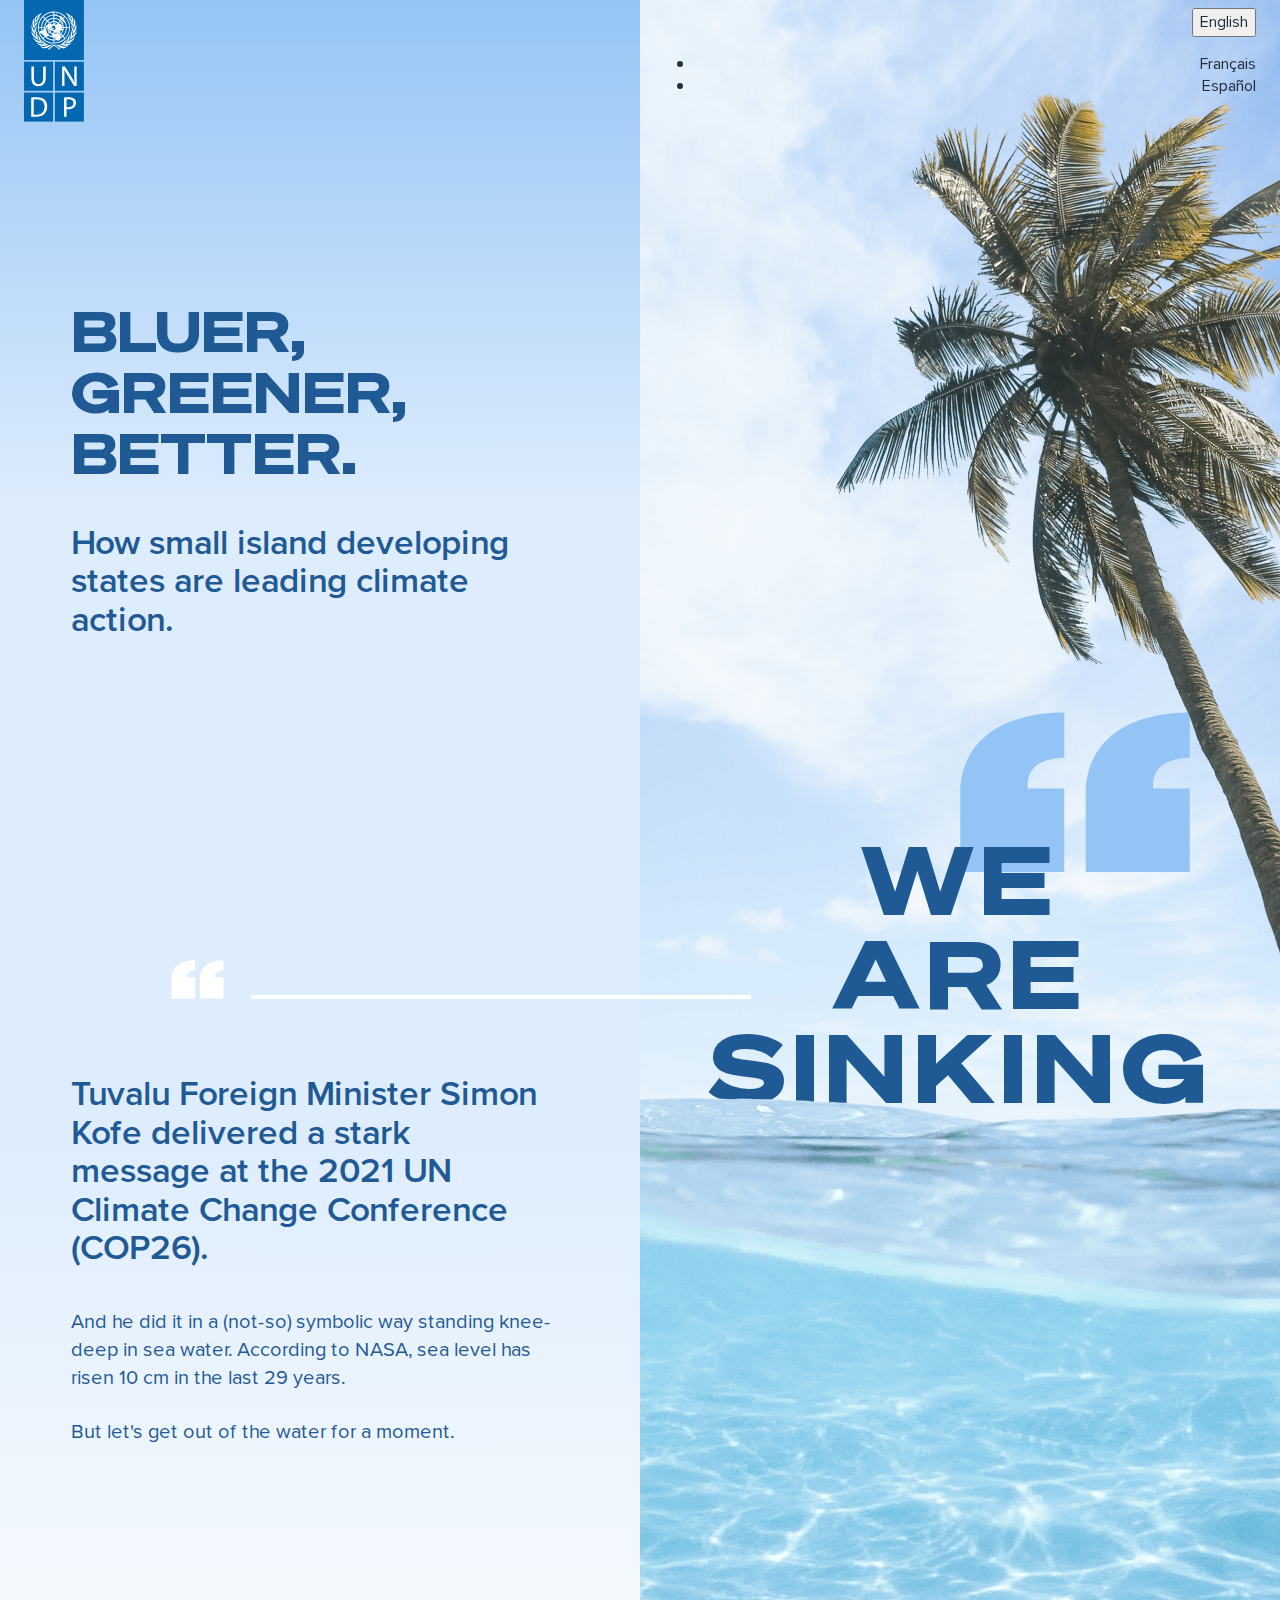
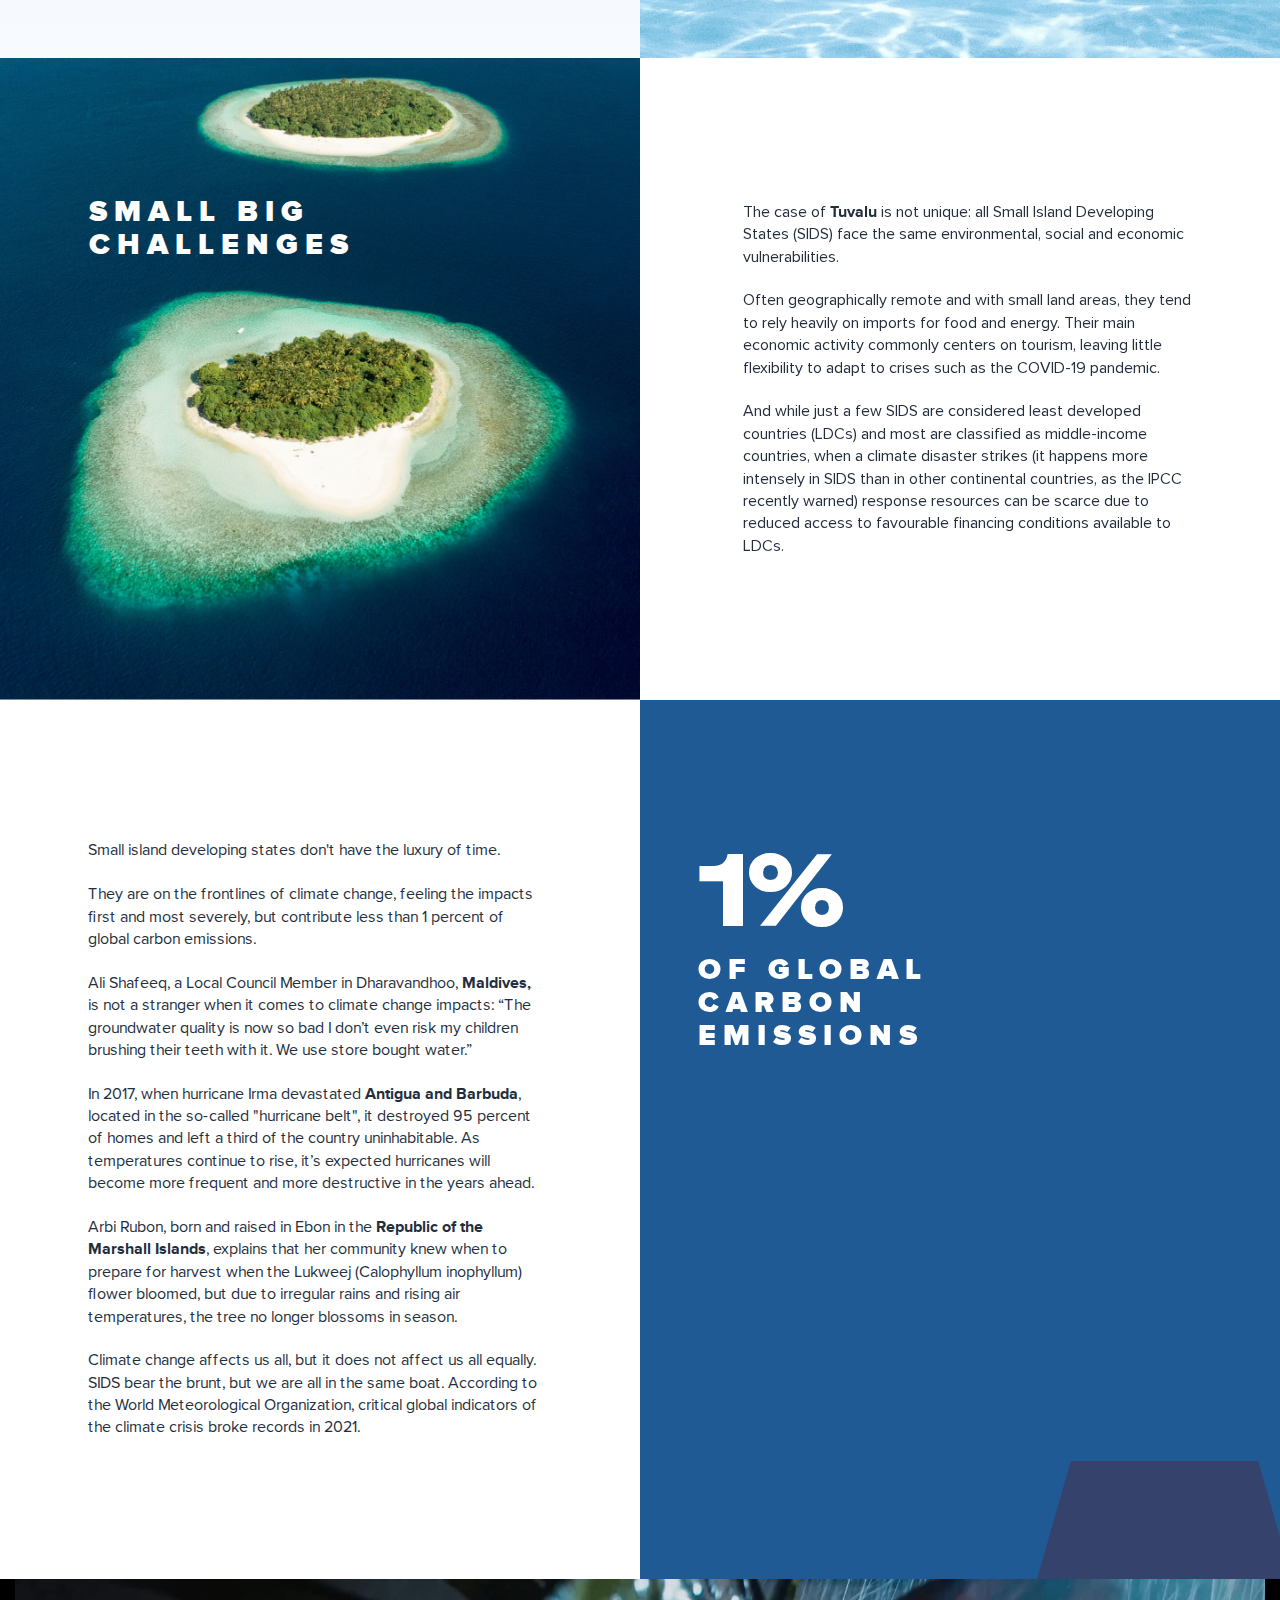
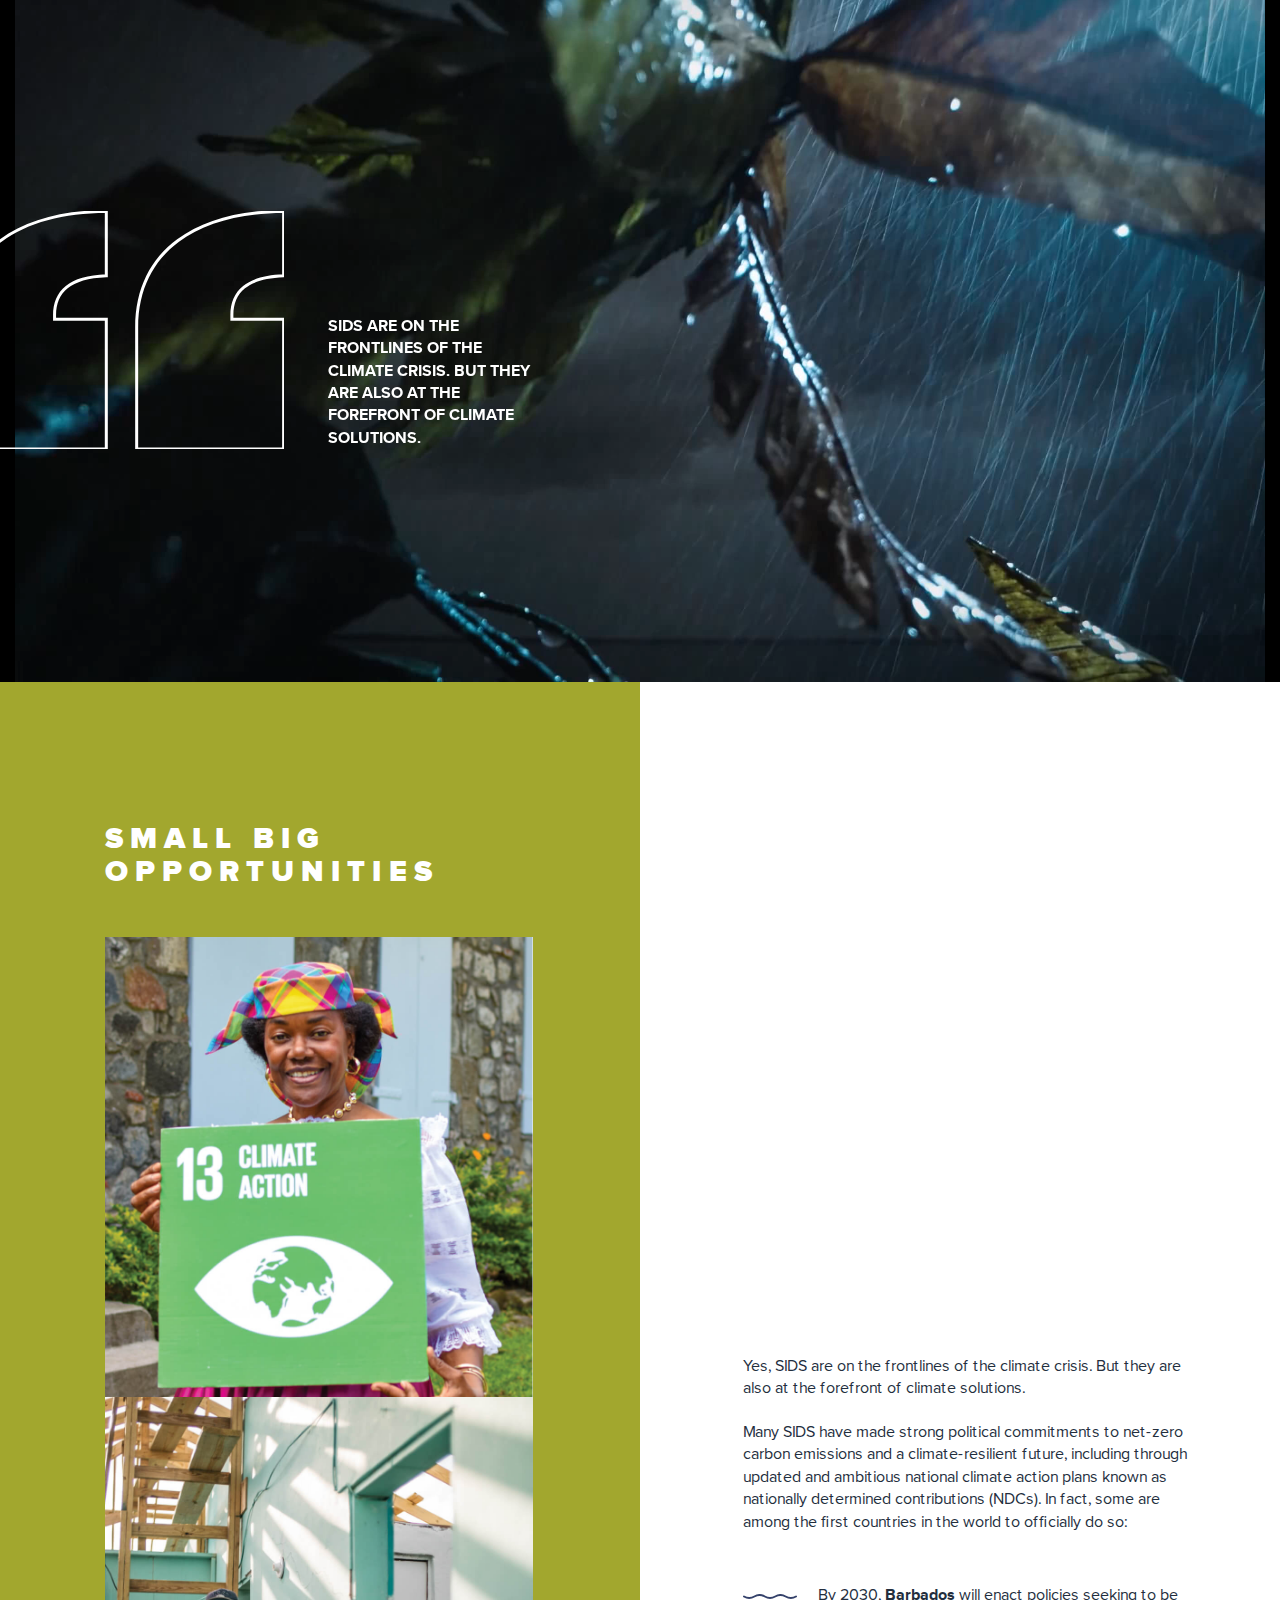
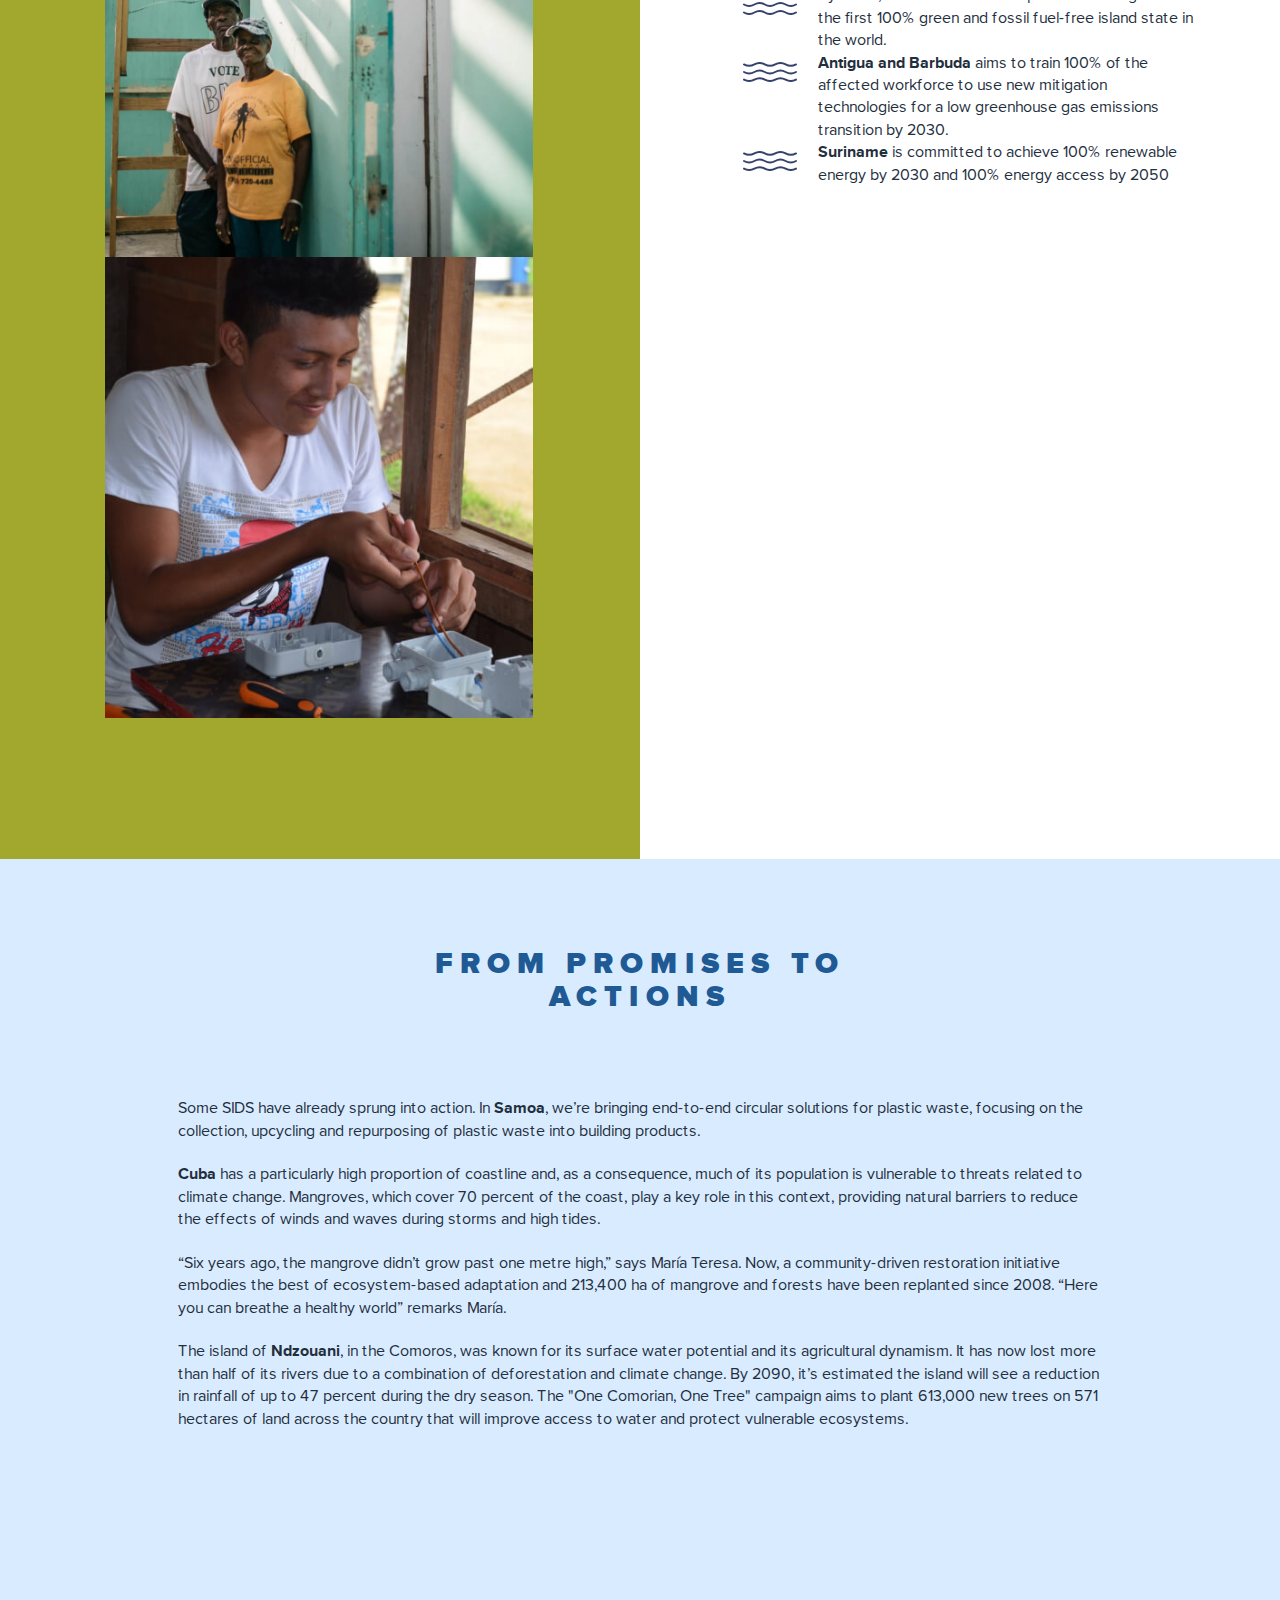
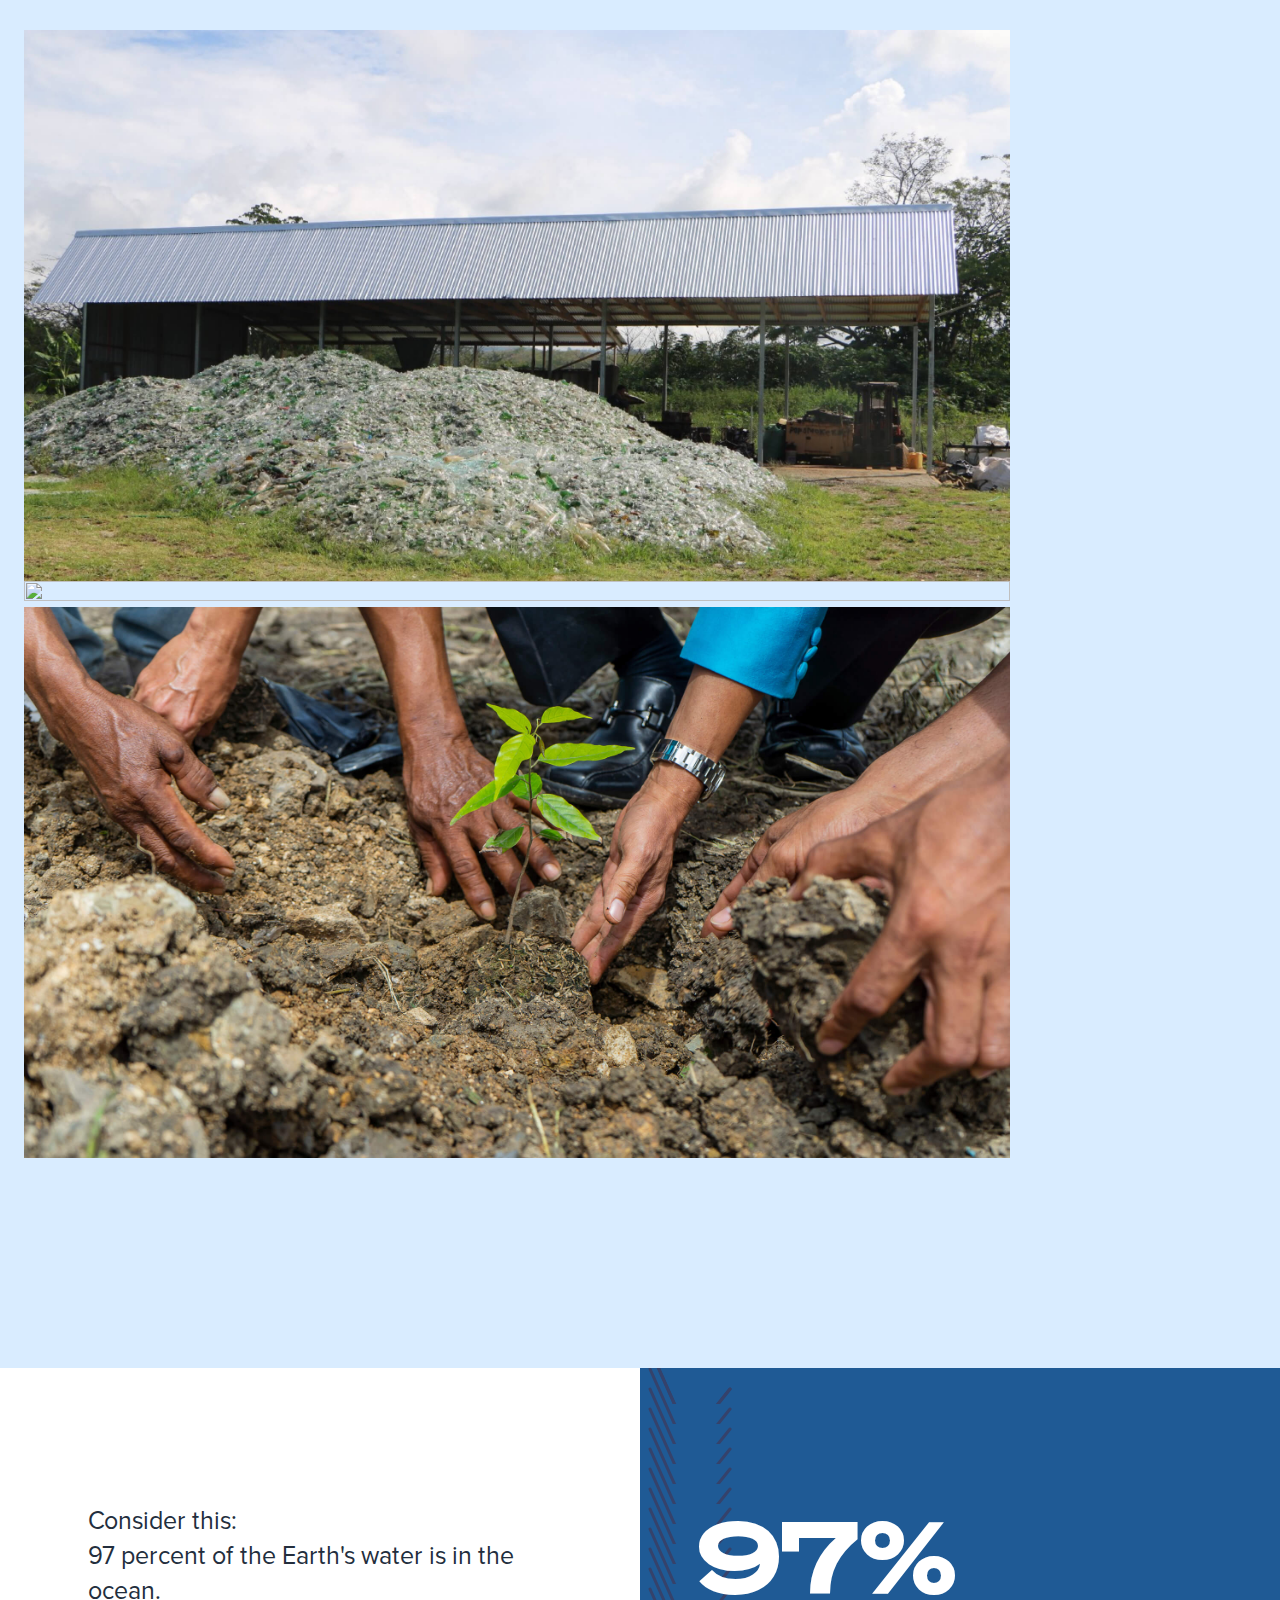
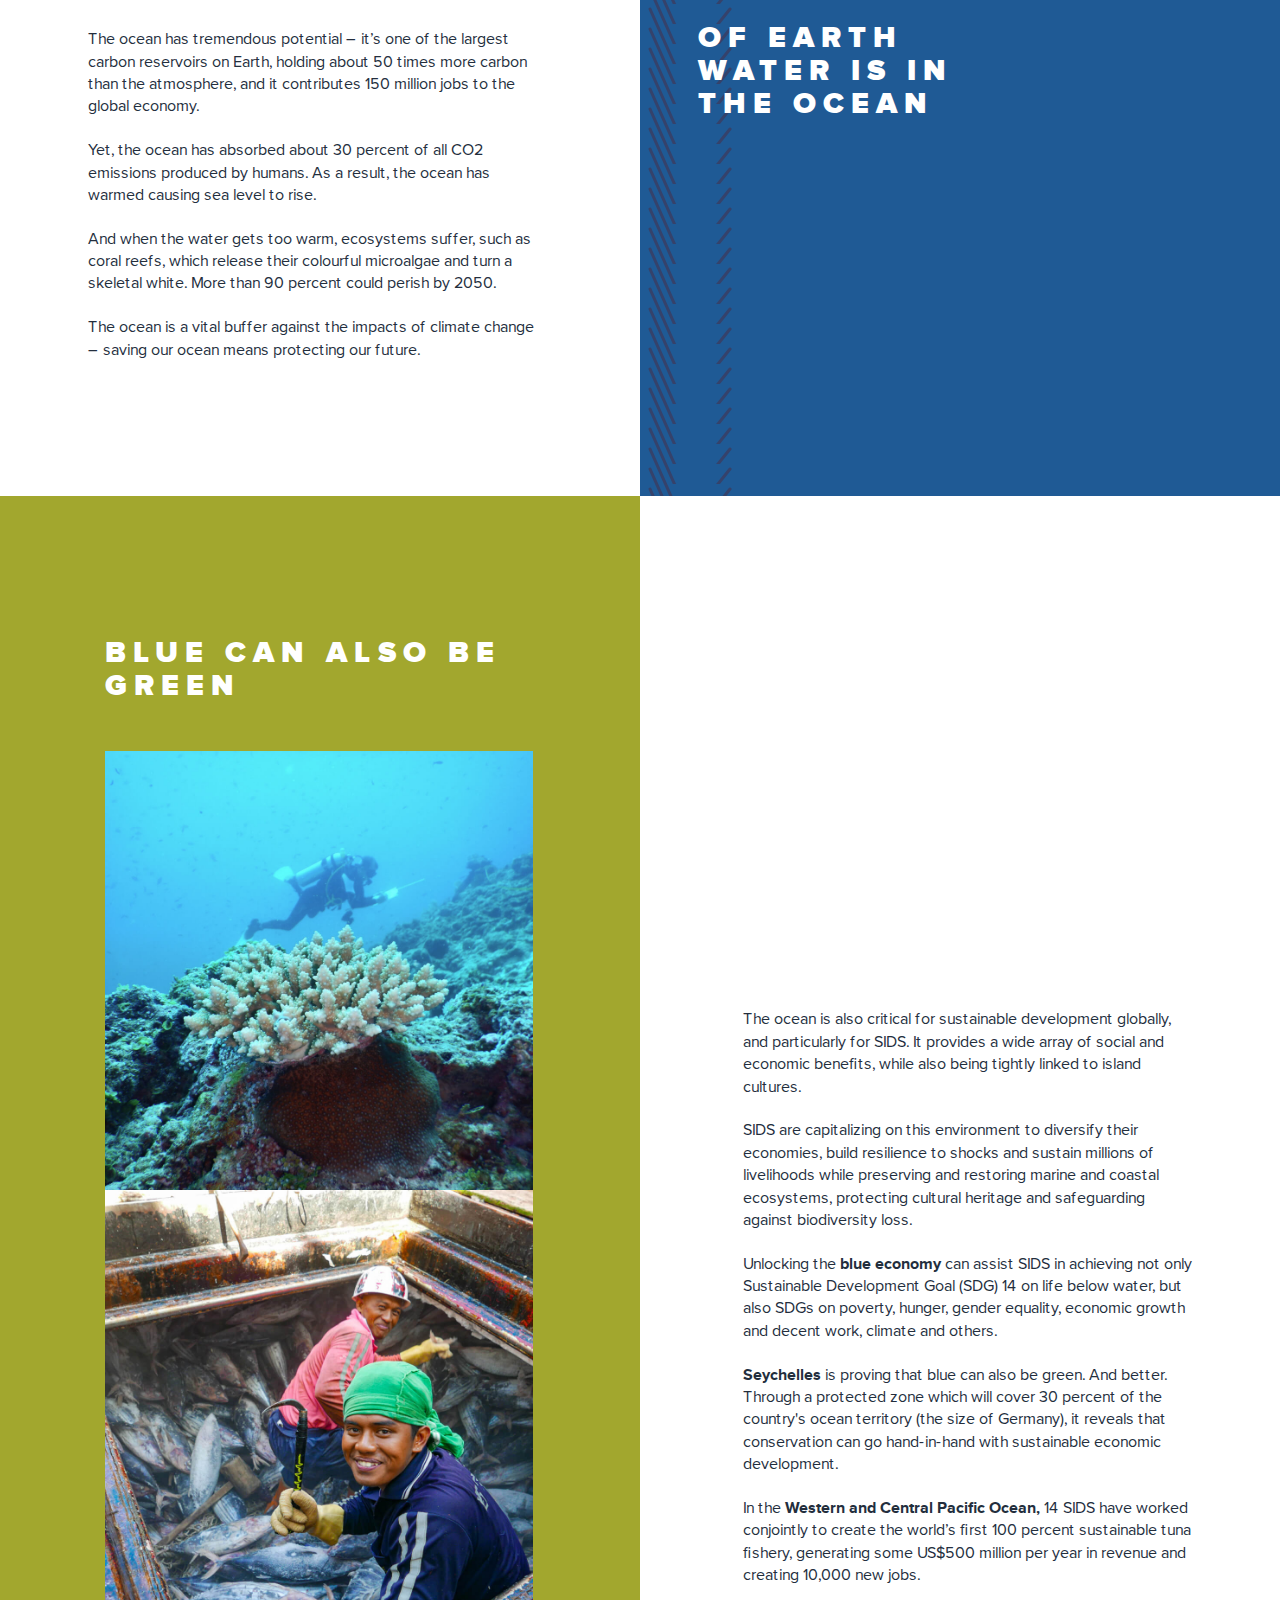
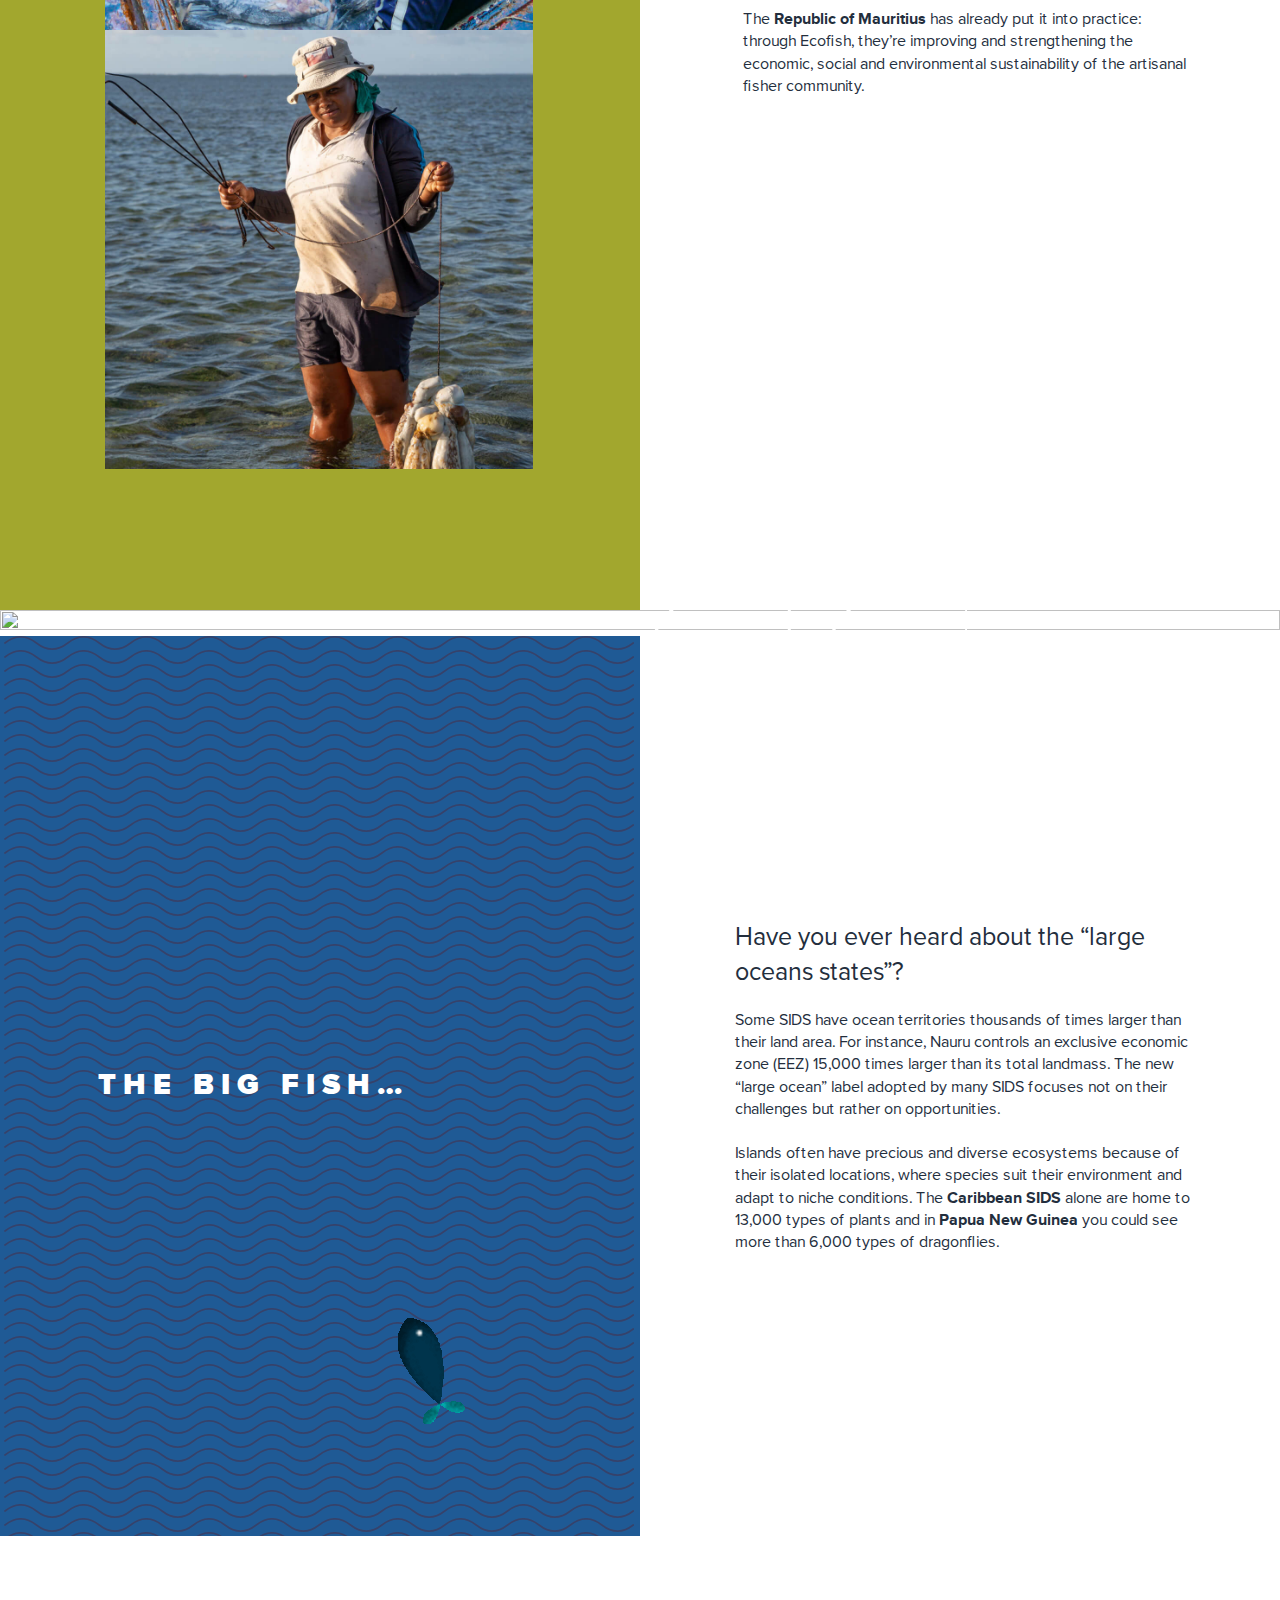
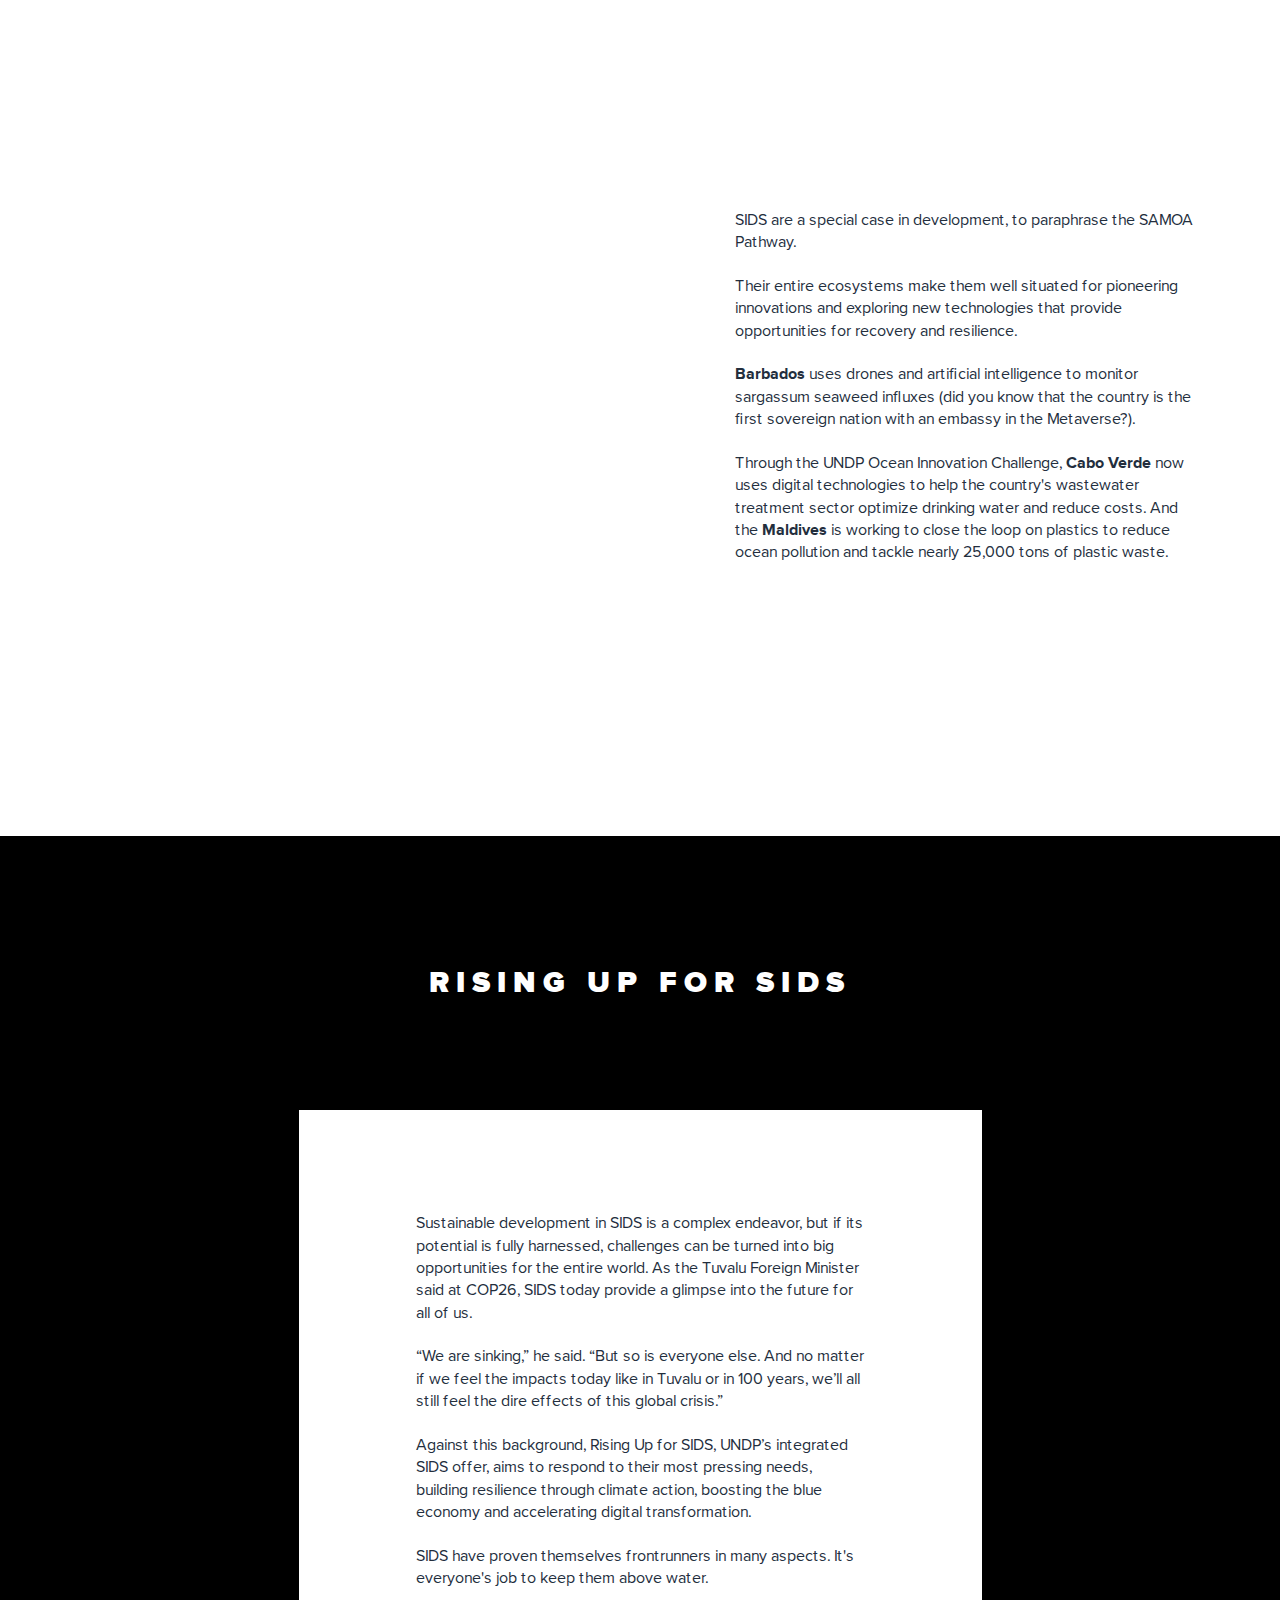
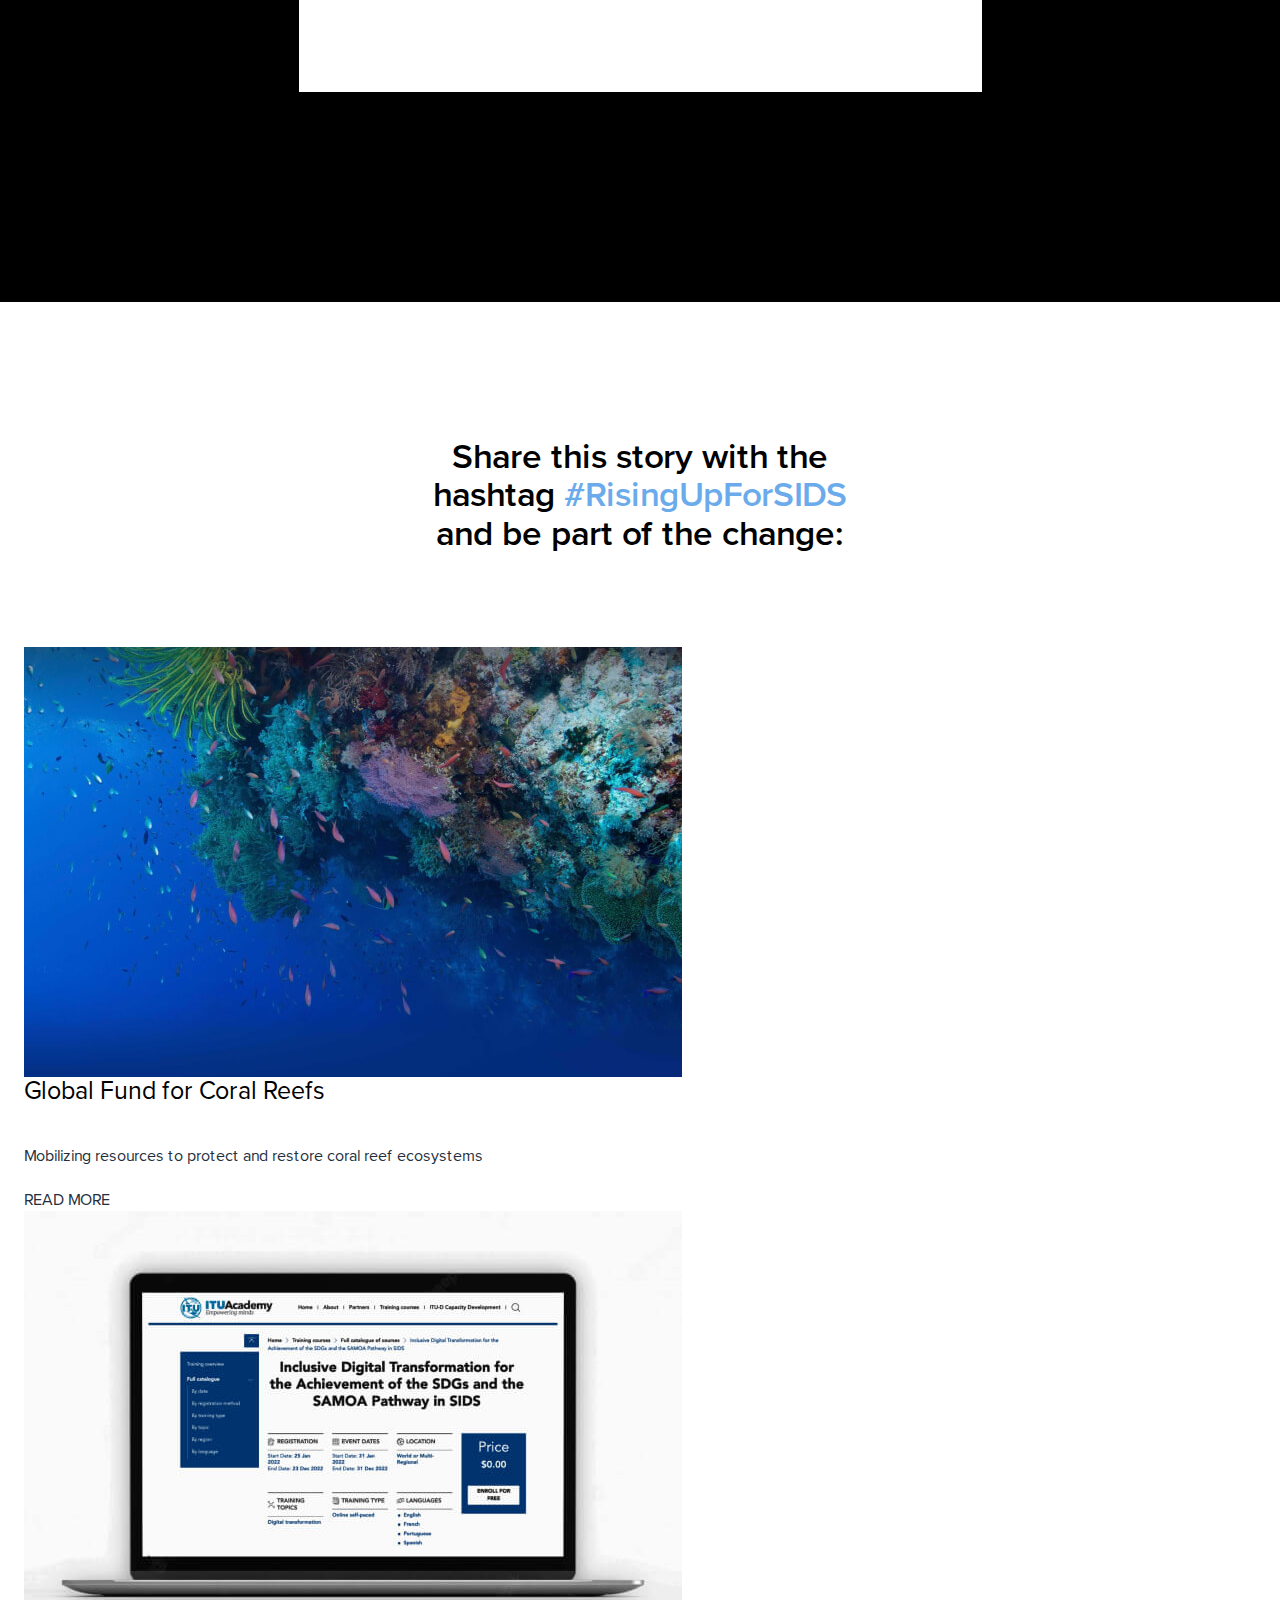
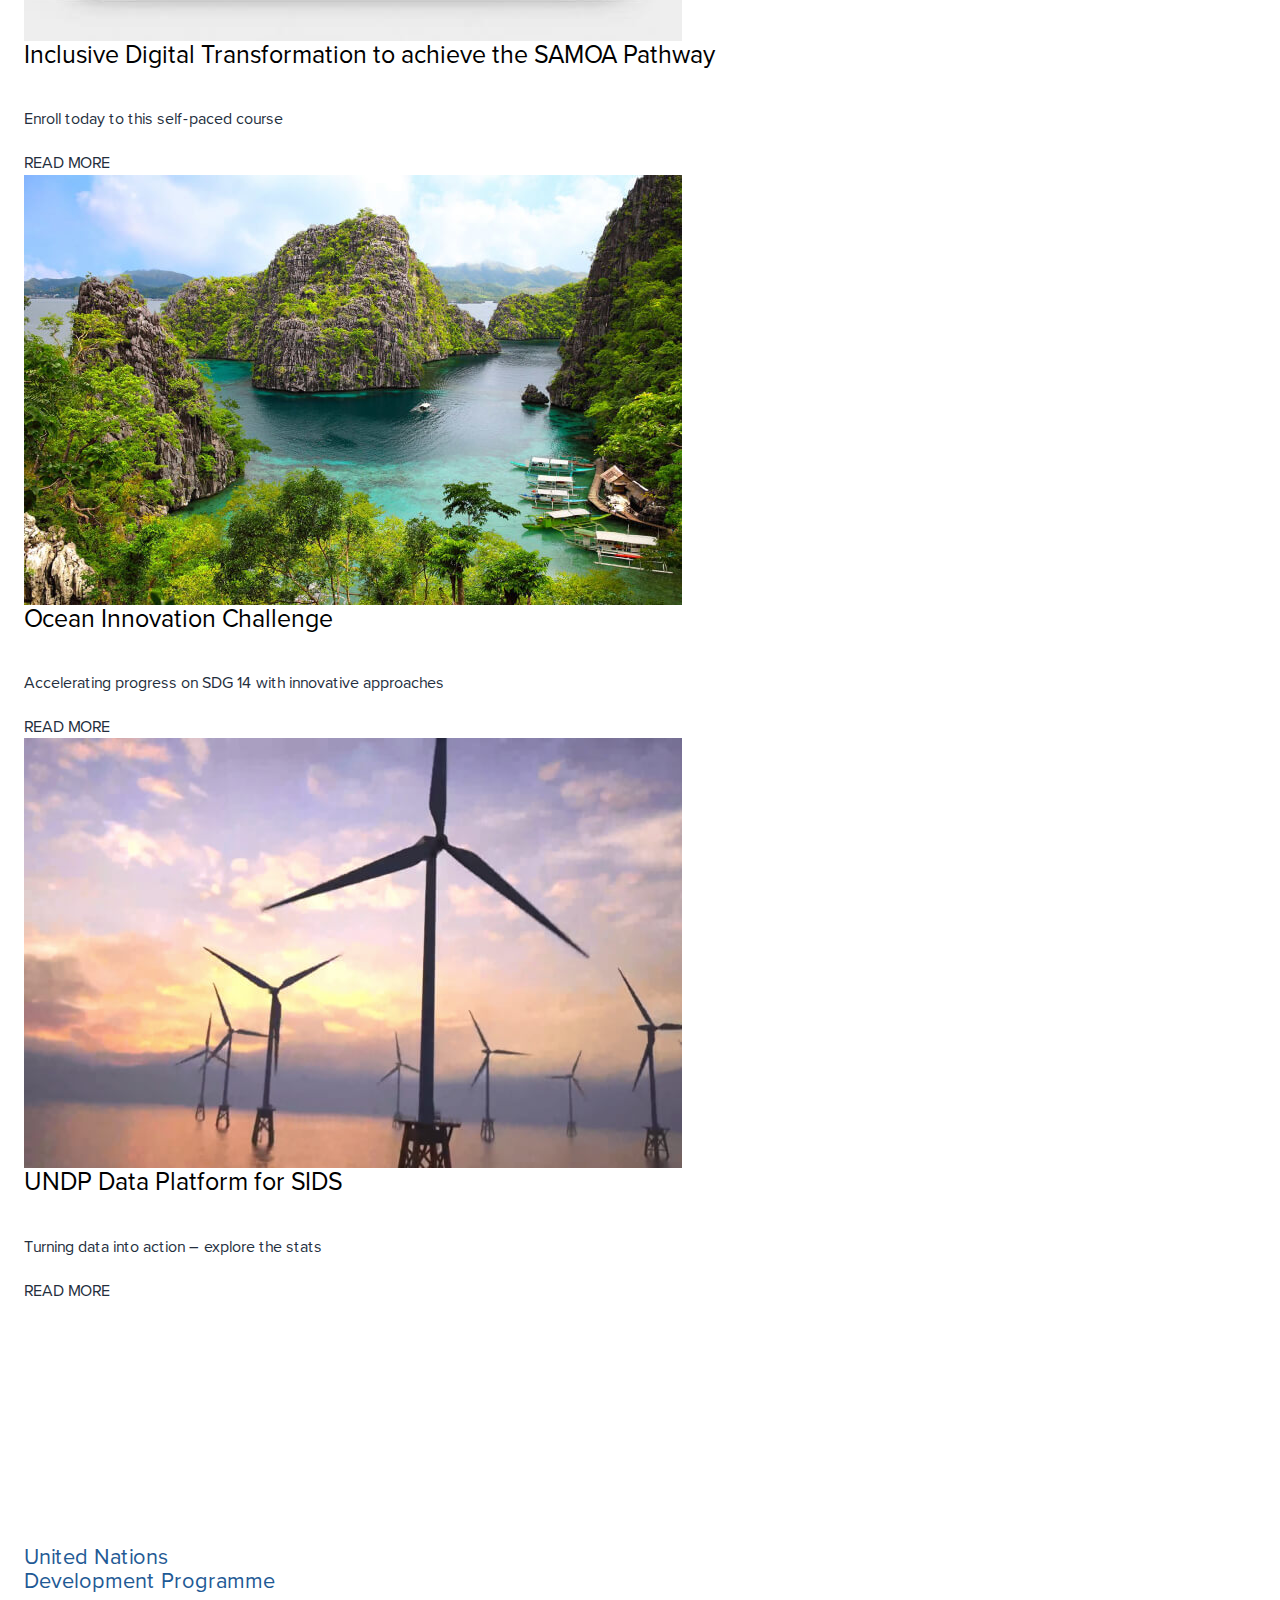
==== commit e44ee272: "Add files via upload" ====
--- a/index.html
+++ b/index.html
@@ -102,7 +102,7 @@
                        data-lax-translate-y="0 1, 4000 1100" 
                        data-lax-translate-y--l="0 1, 4000 900" 
                        data-lax-translate-y--m="0 1, 2500 500" 
-                       data-lax-translate-y--xs="0 1, 500 600">
+                       data-lax-translate-y--xs="0 1, 500 200">
                         <span>
                             we <br> are <br> sinking
                         </span>
--- a/css/main.css
+++ b/css/main.css
@@ -2871,18 +2871,23 @@
     left: 50%;
     transform: translateX(-50%);
   }
+  .hero .text-holder.foreign-details p {
+    font-size: 1rem;
+  }
+}
+@media (max-width: 992px) {
   .hero .text-holder.foreign-details h3 {
     font-size: 1.875rem;
     color: #fff;
     margin-bottom: 20px;
   }
-  .hero .text-holder.foreign-details p {
-    font-size: 1rem;
-  }
 }
 @media (max-width: 767px) {
   .hero .text-holder.foreign-details {
     width: 302px;
+  }
+  .hero .text-holder.foreign-details h3 {
+    font-size: 1.675rem;
   }
 }
 @media (max-width: 767px) {
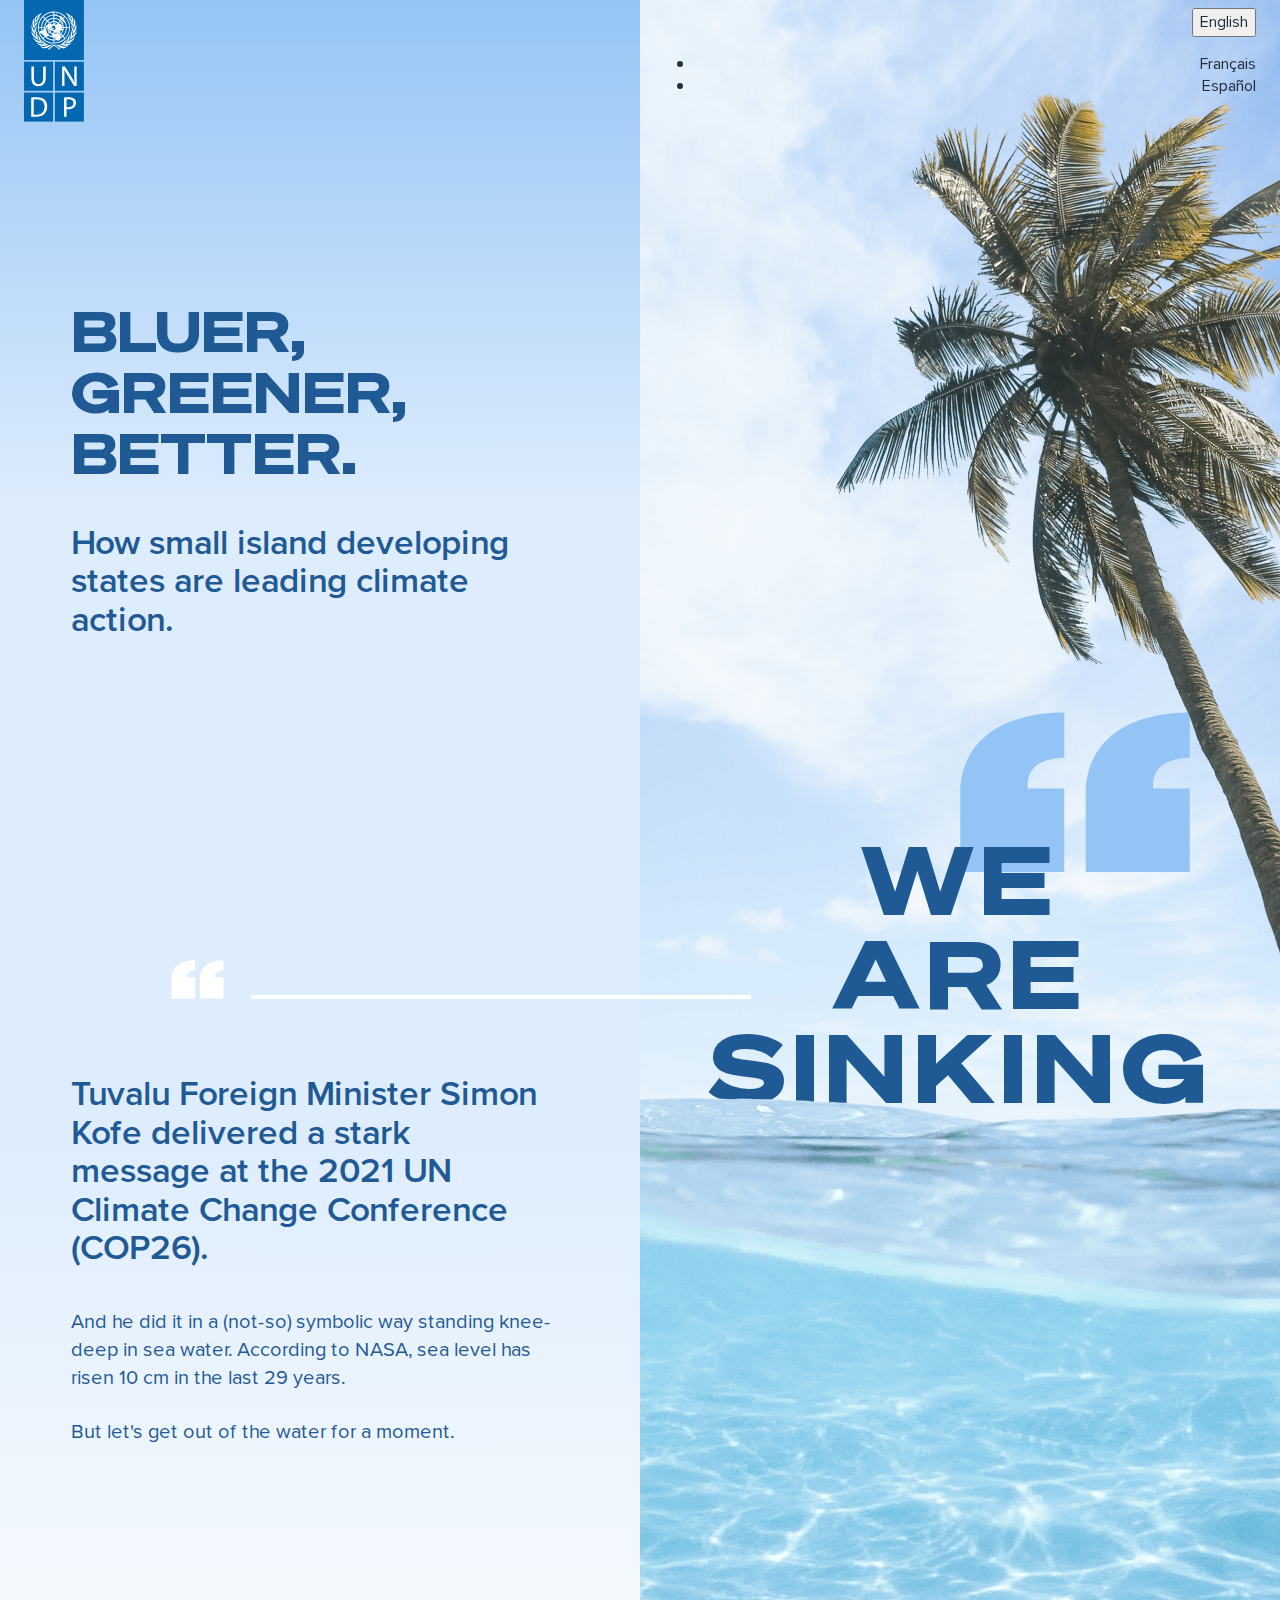
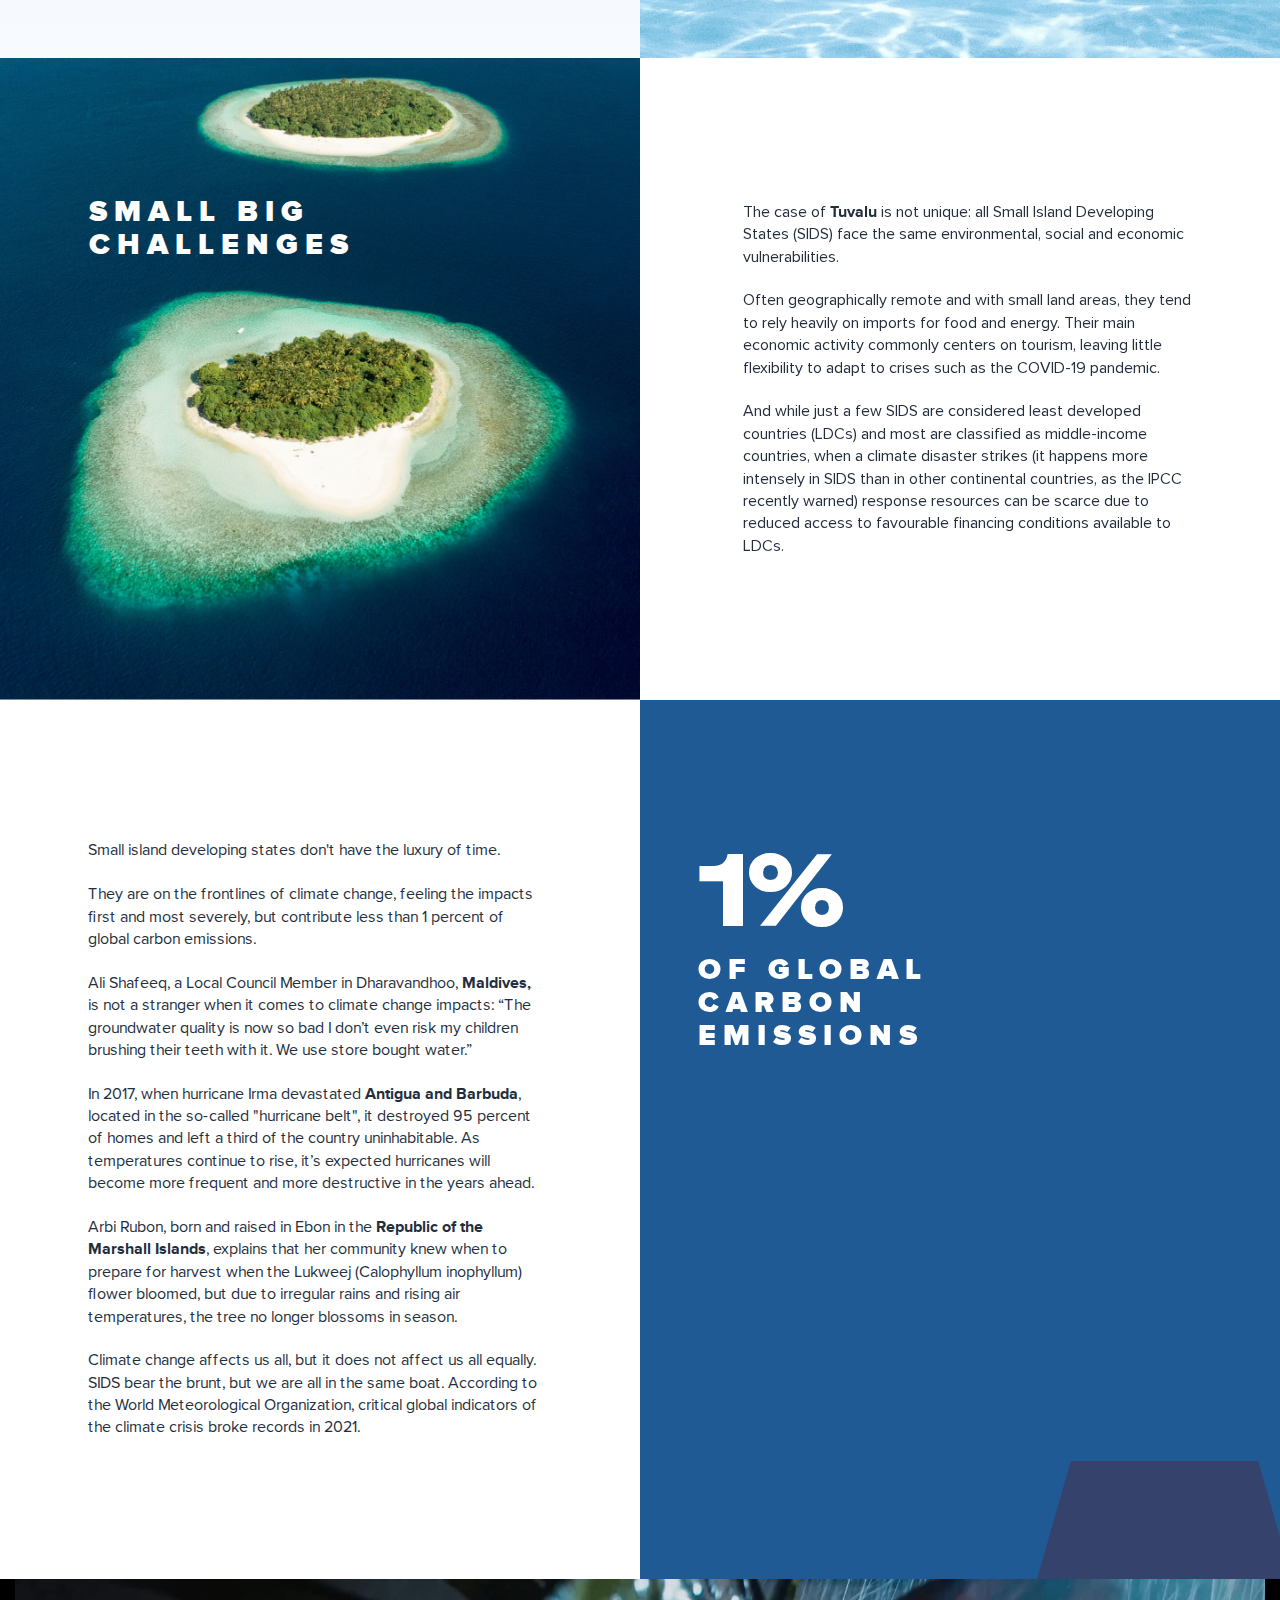
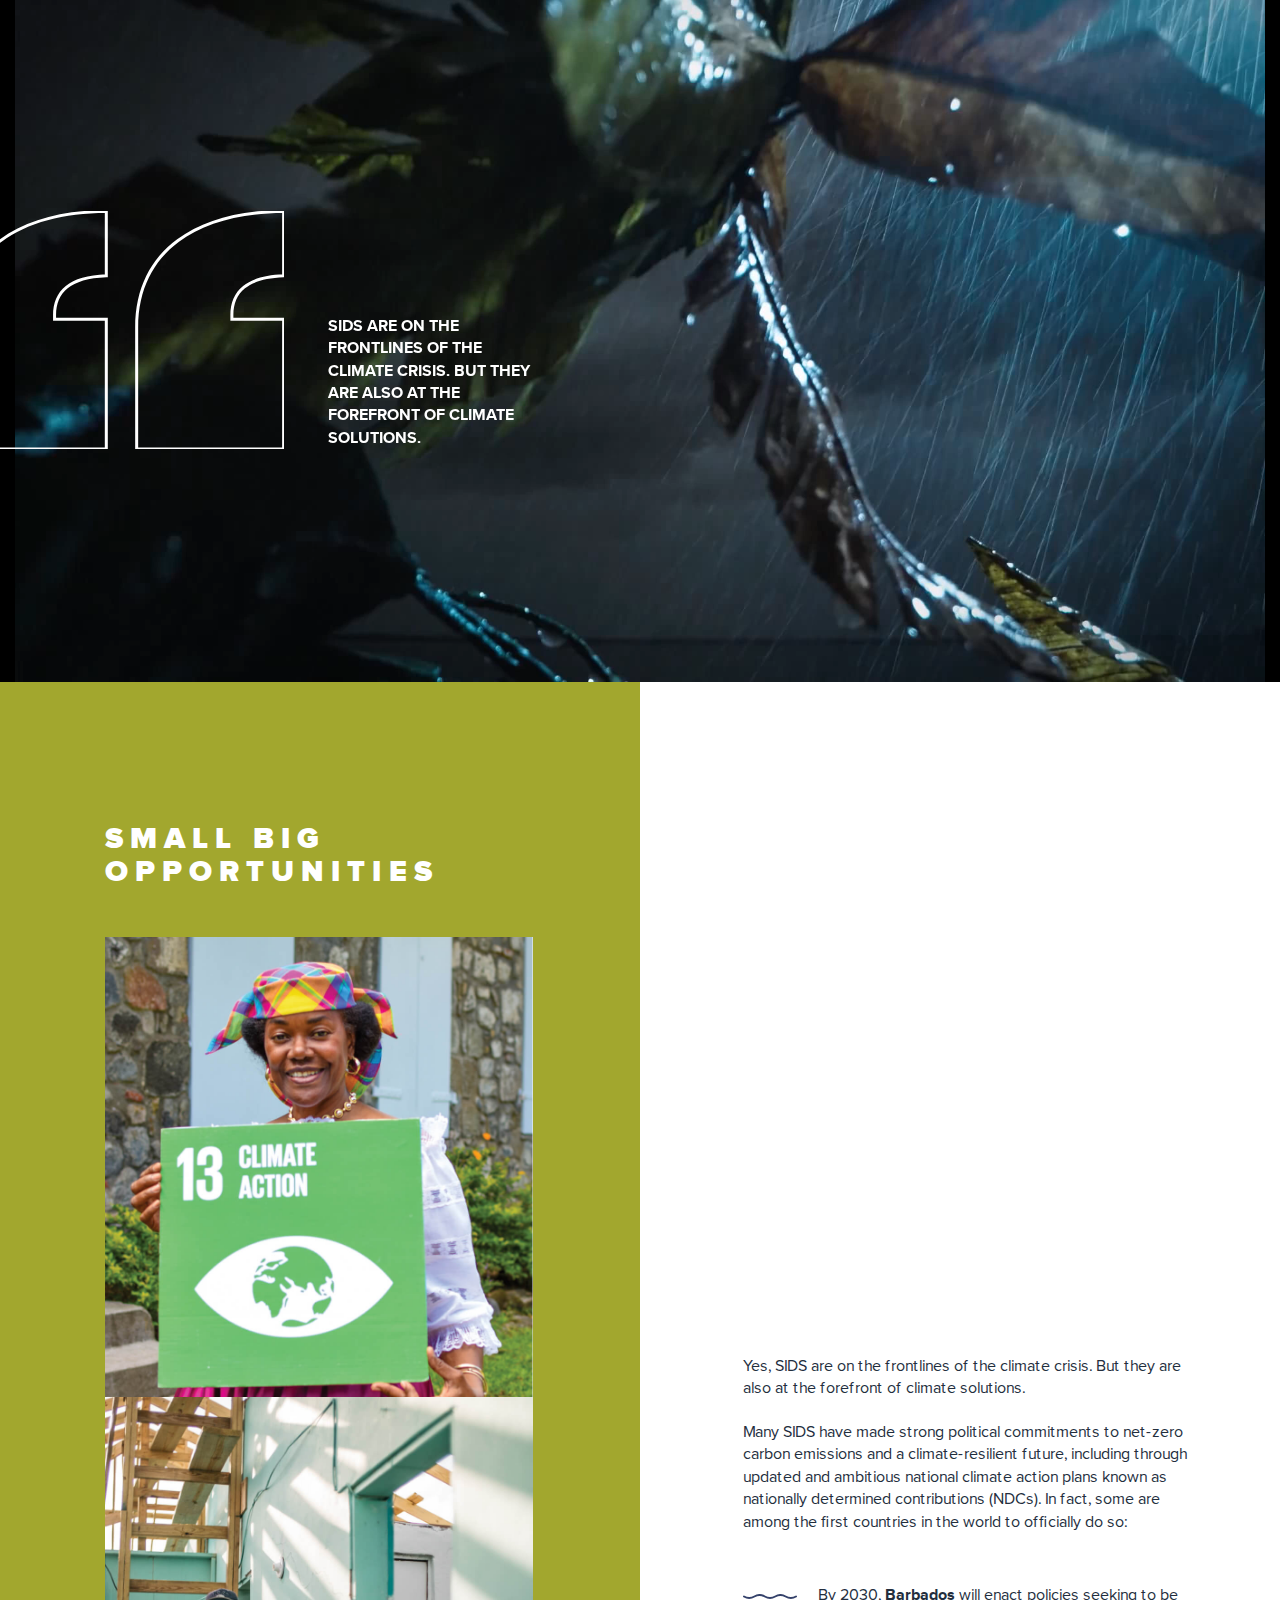
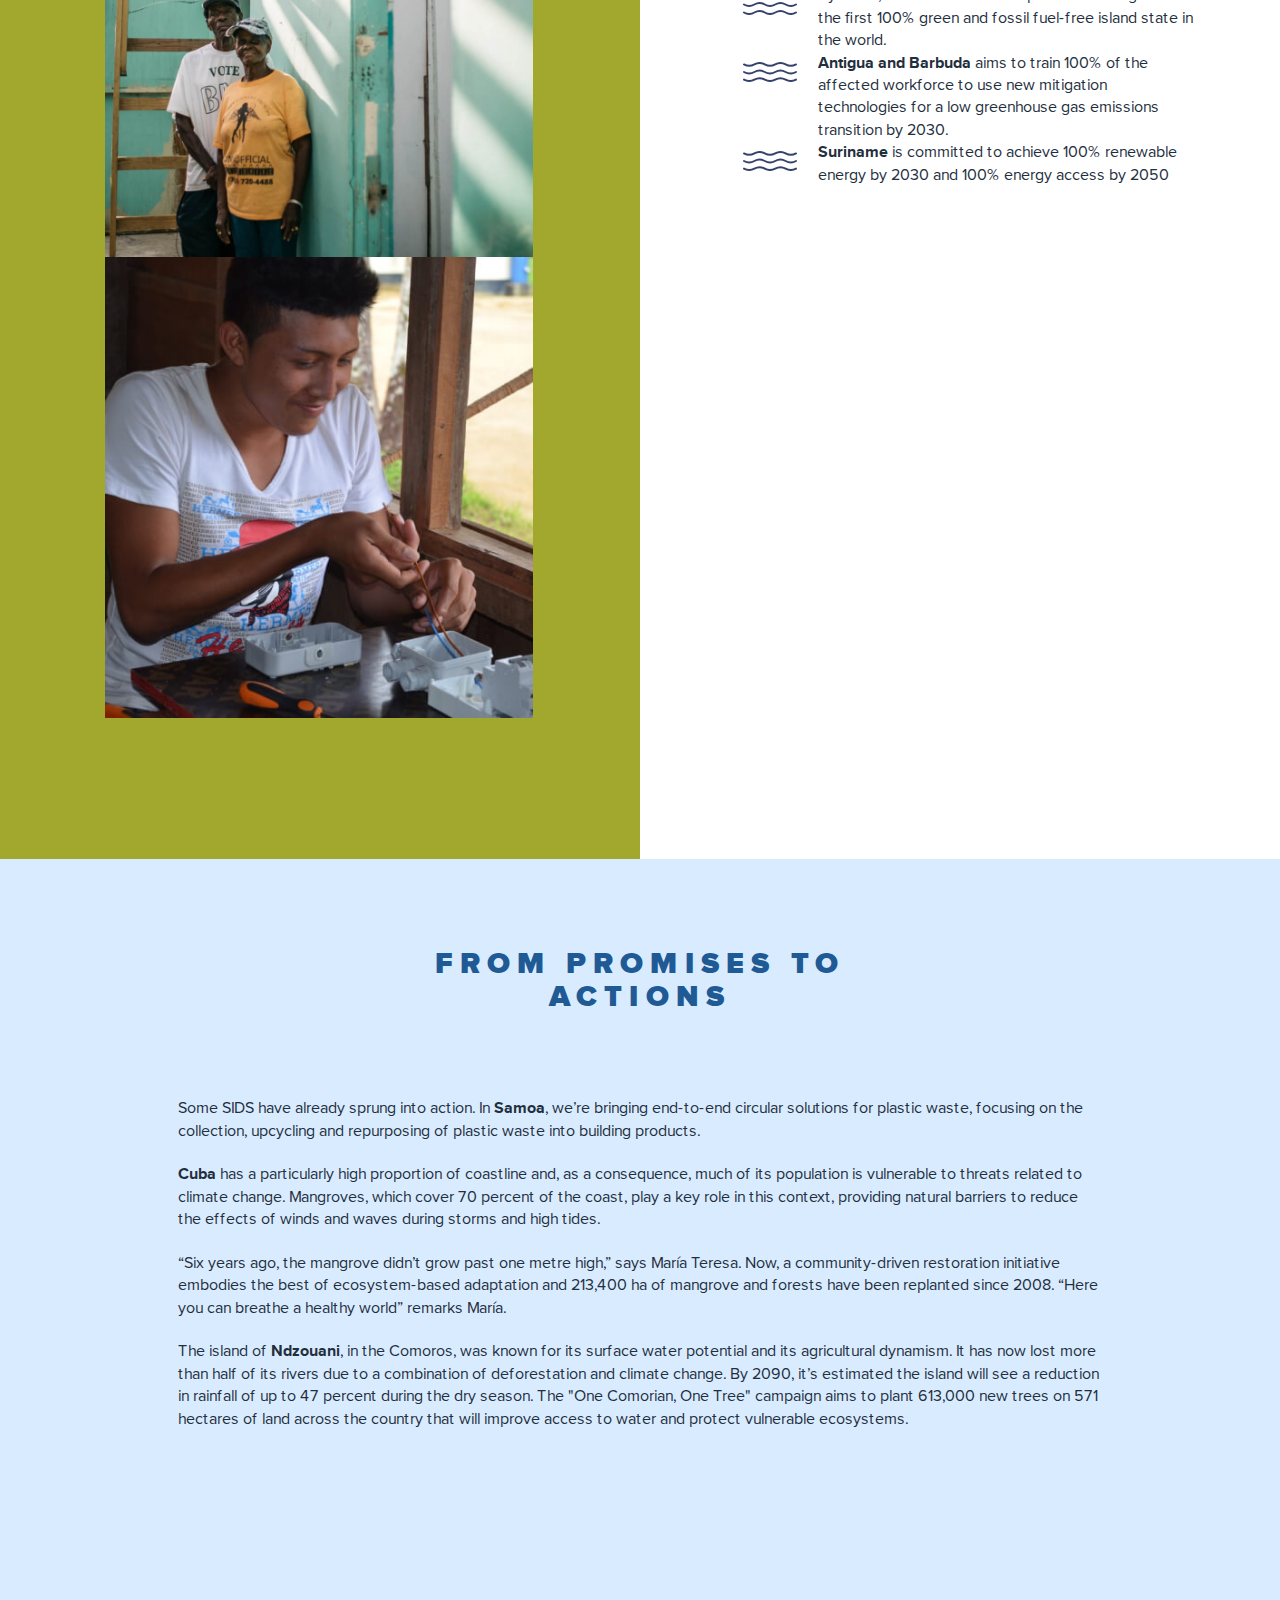
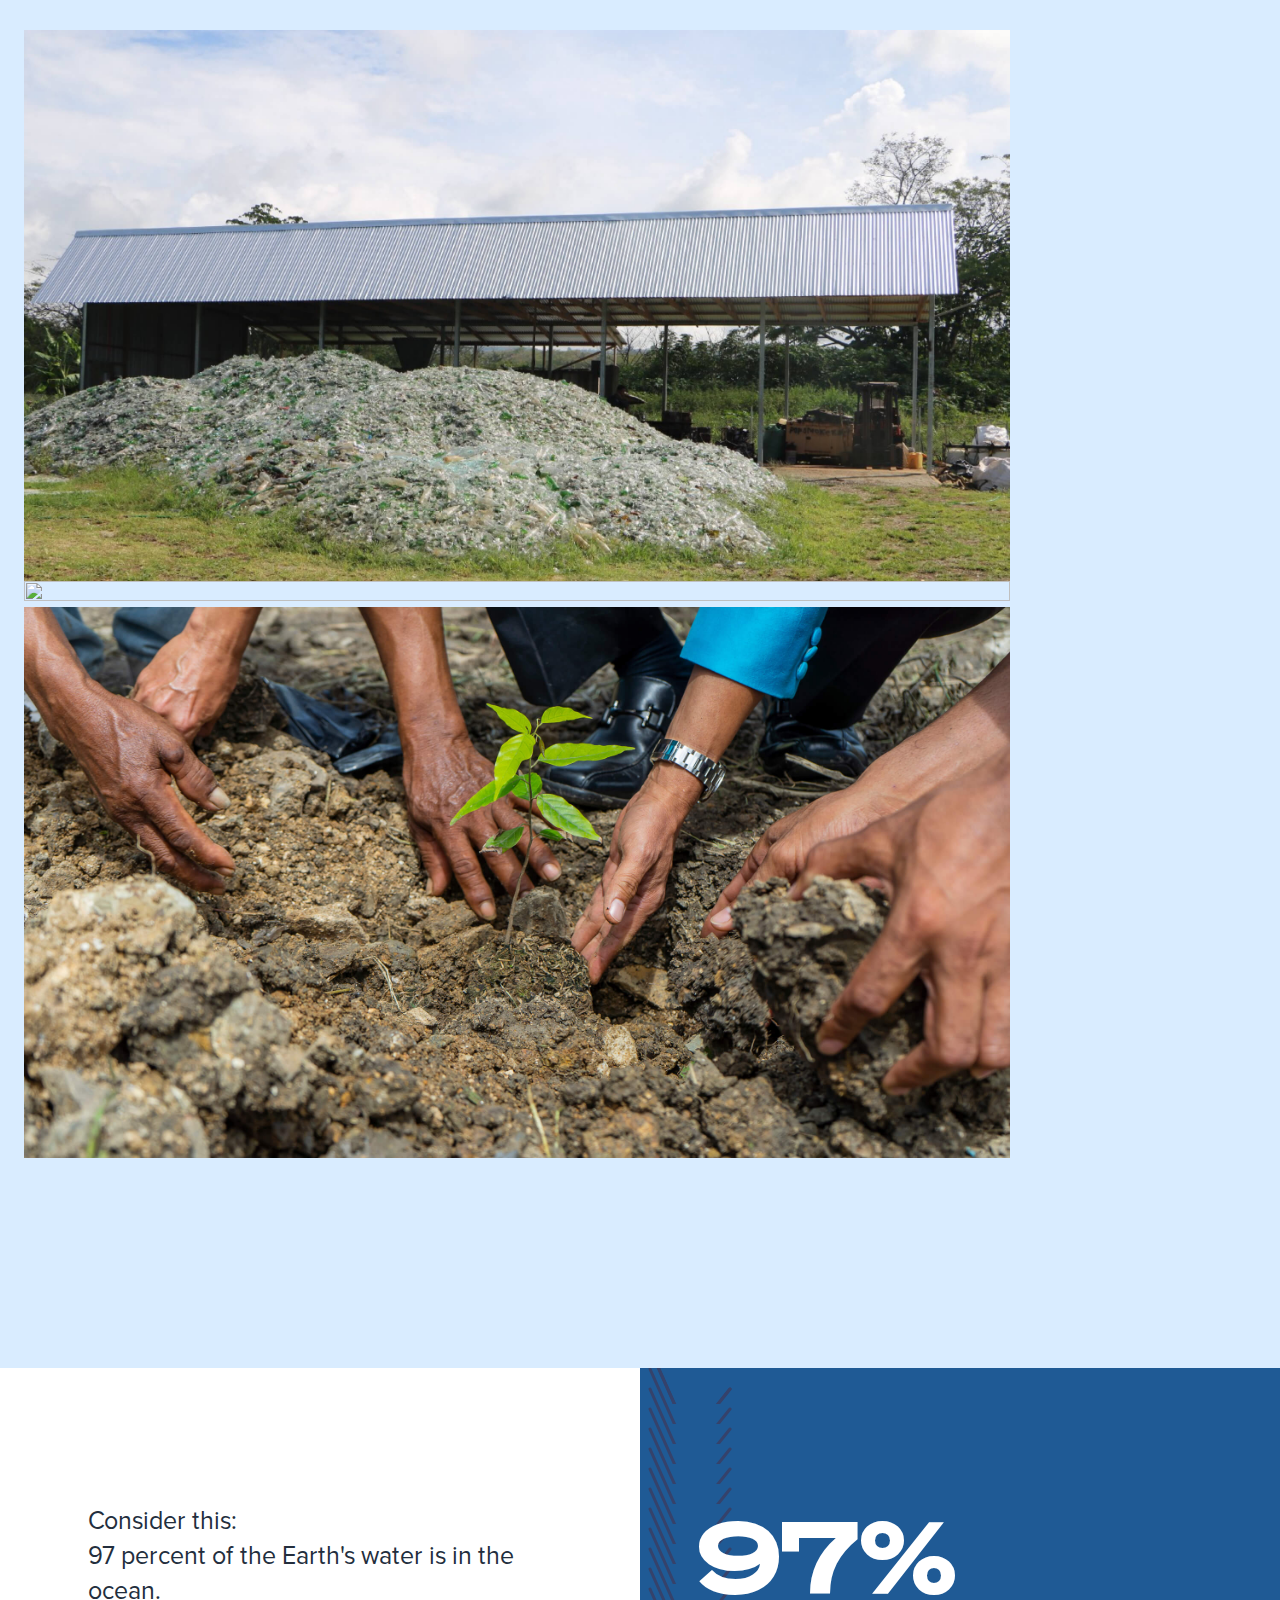
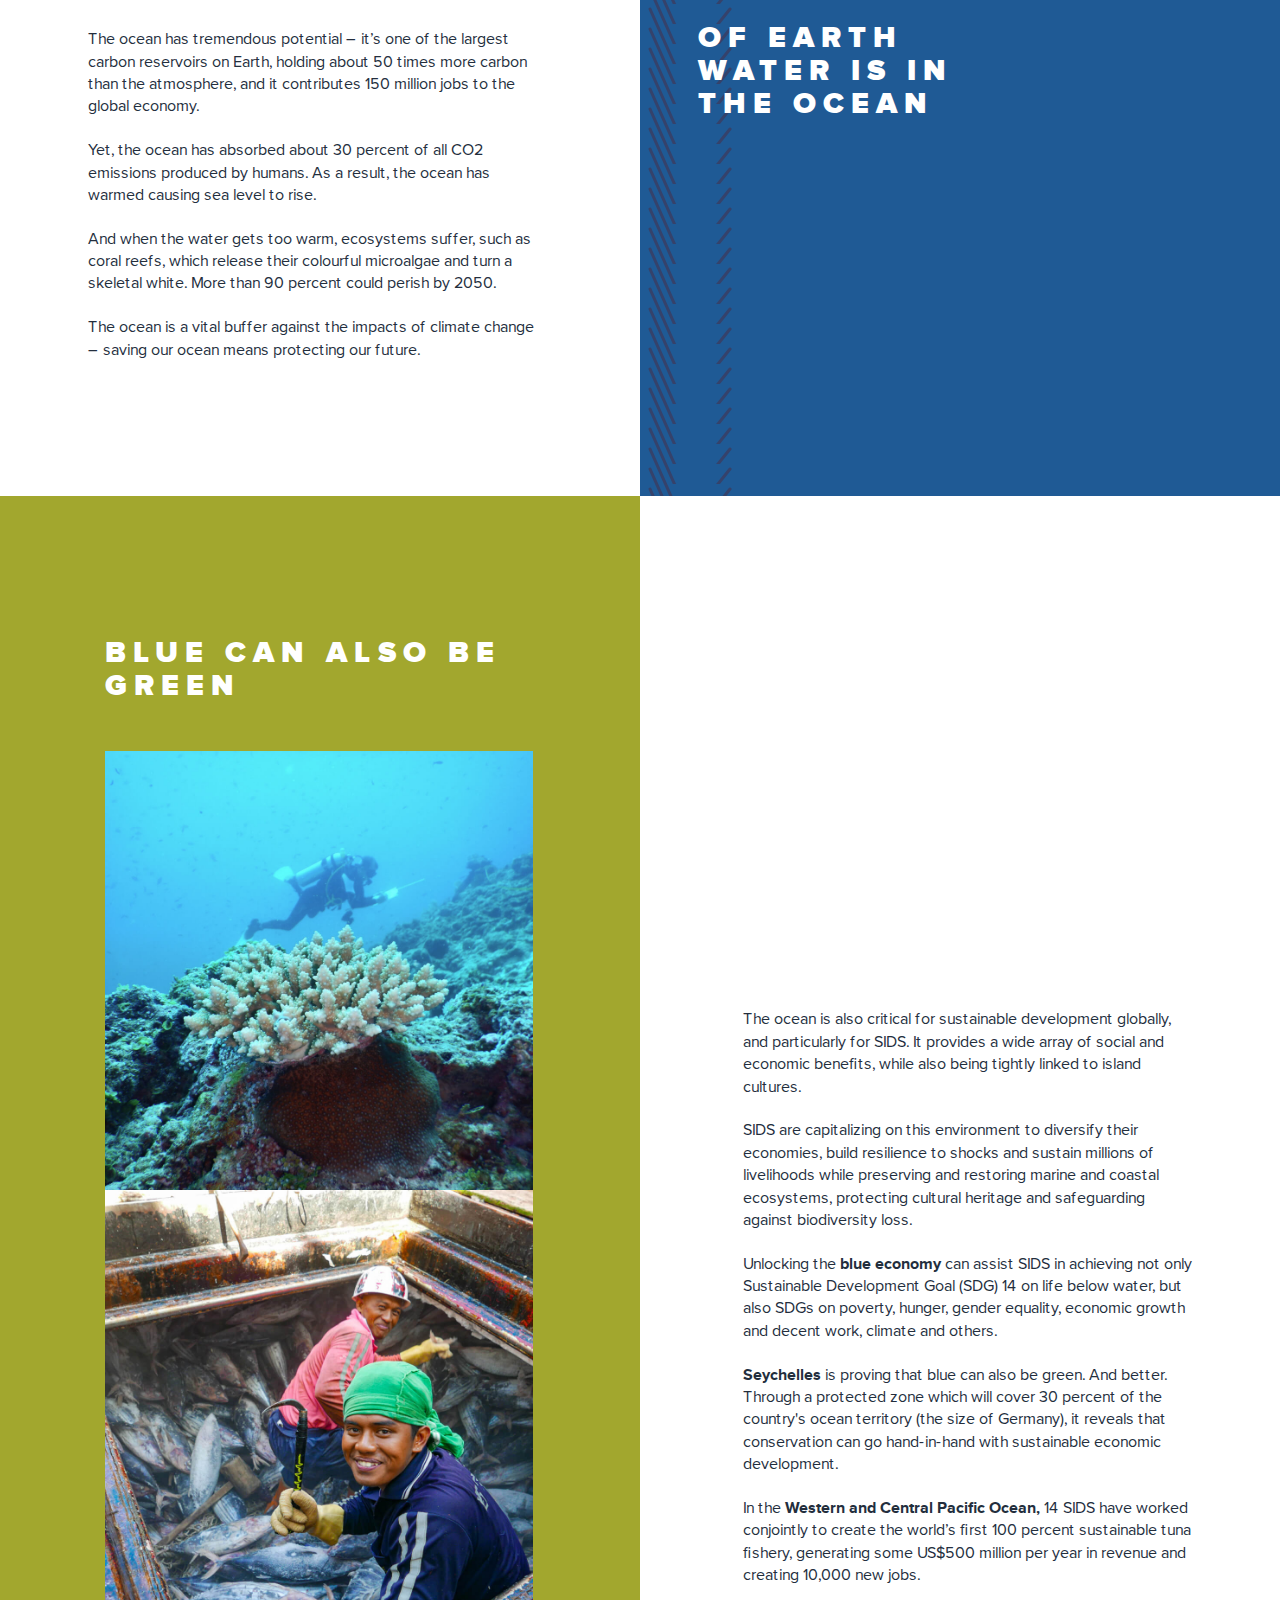
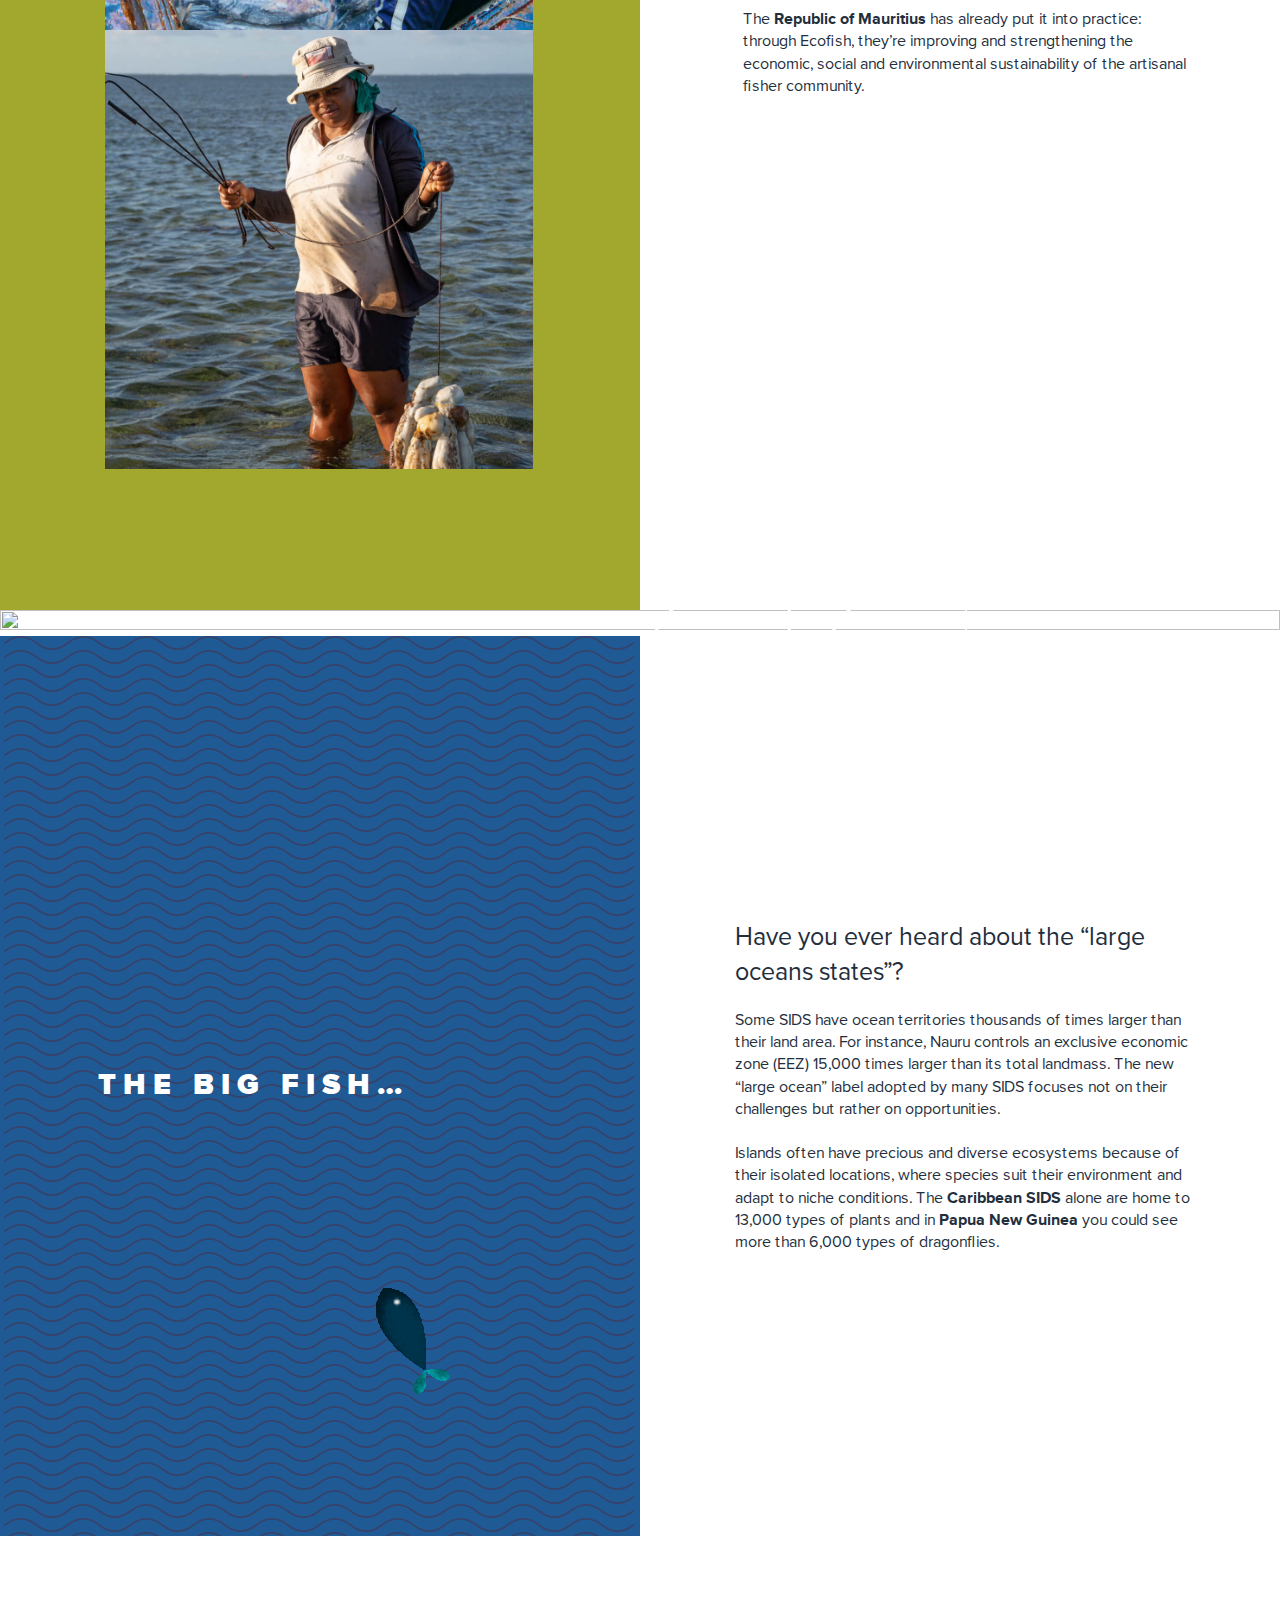
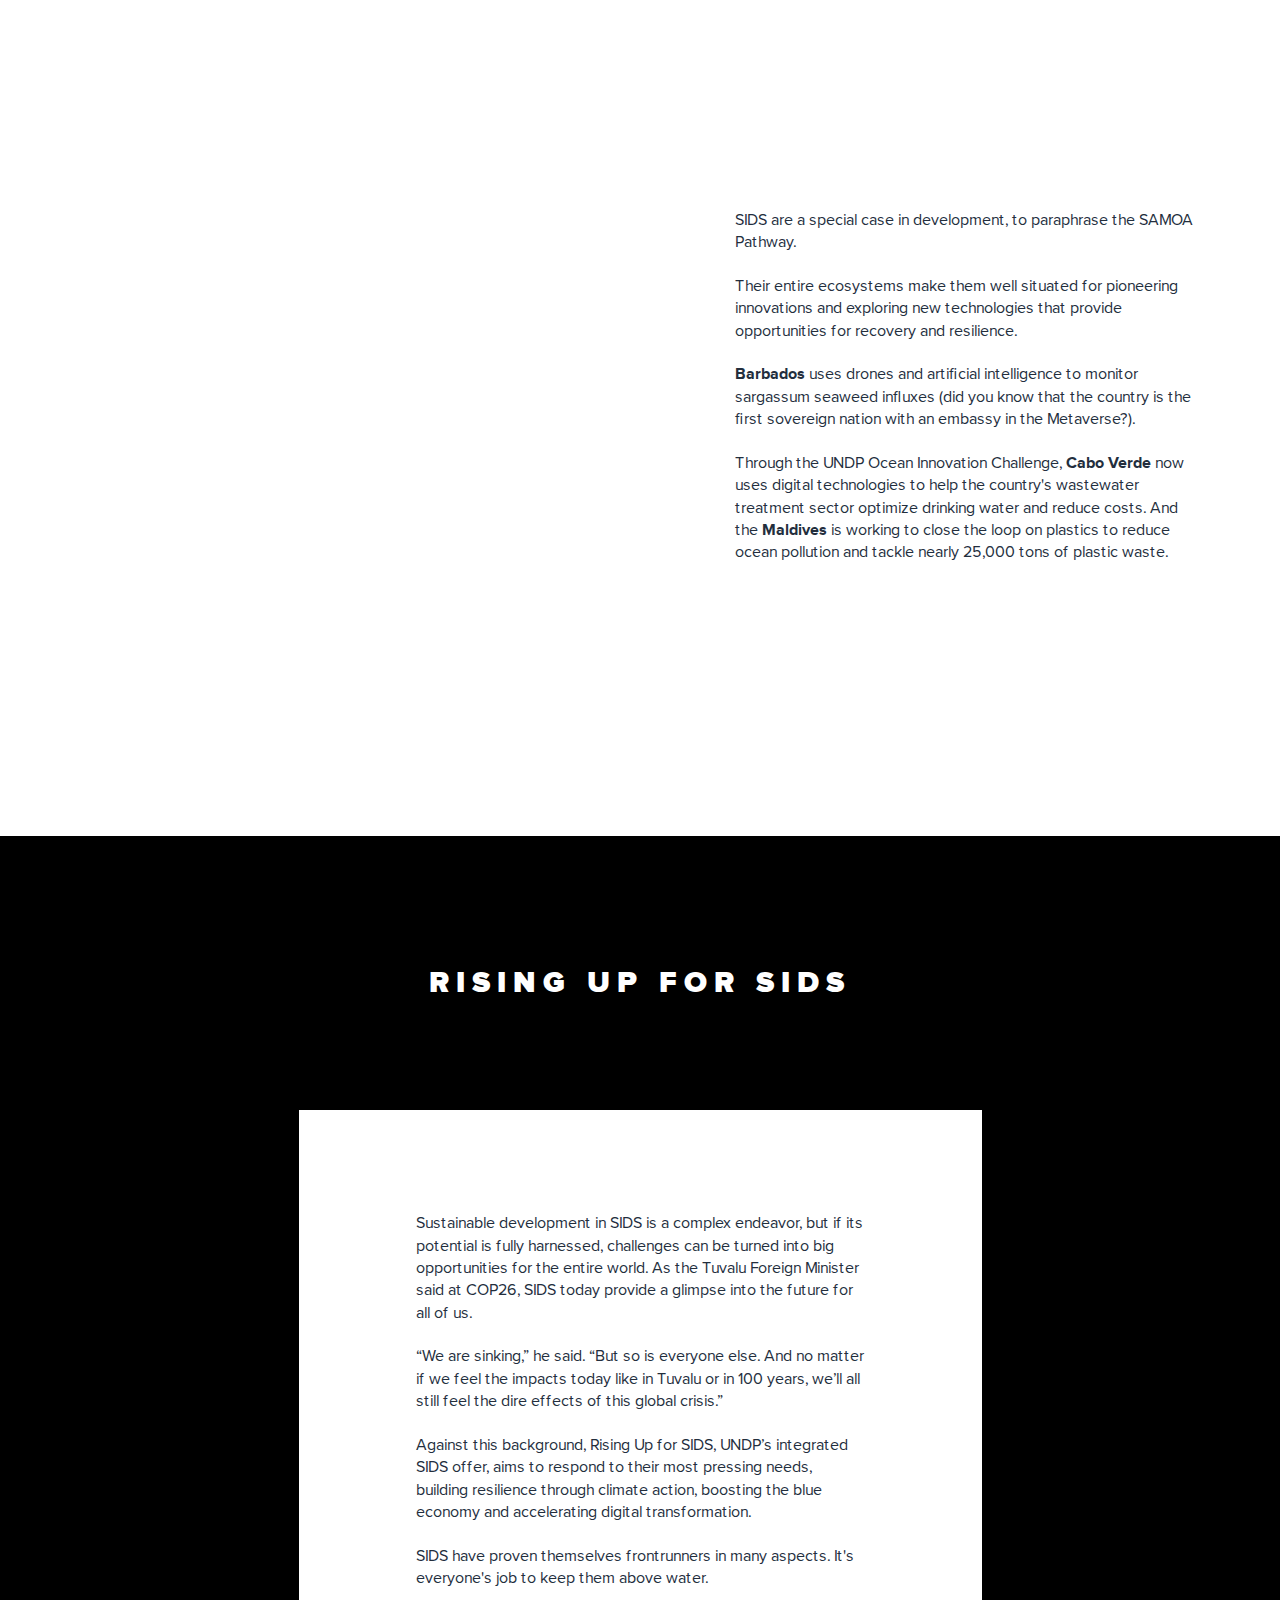
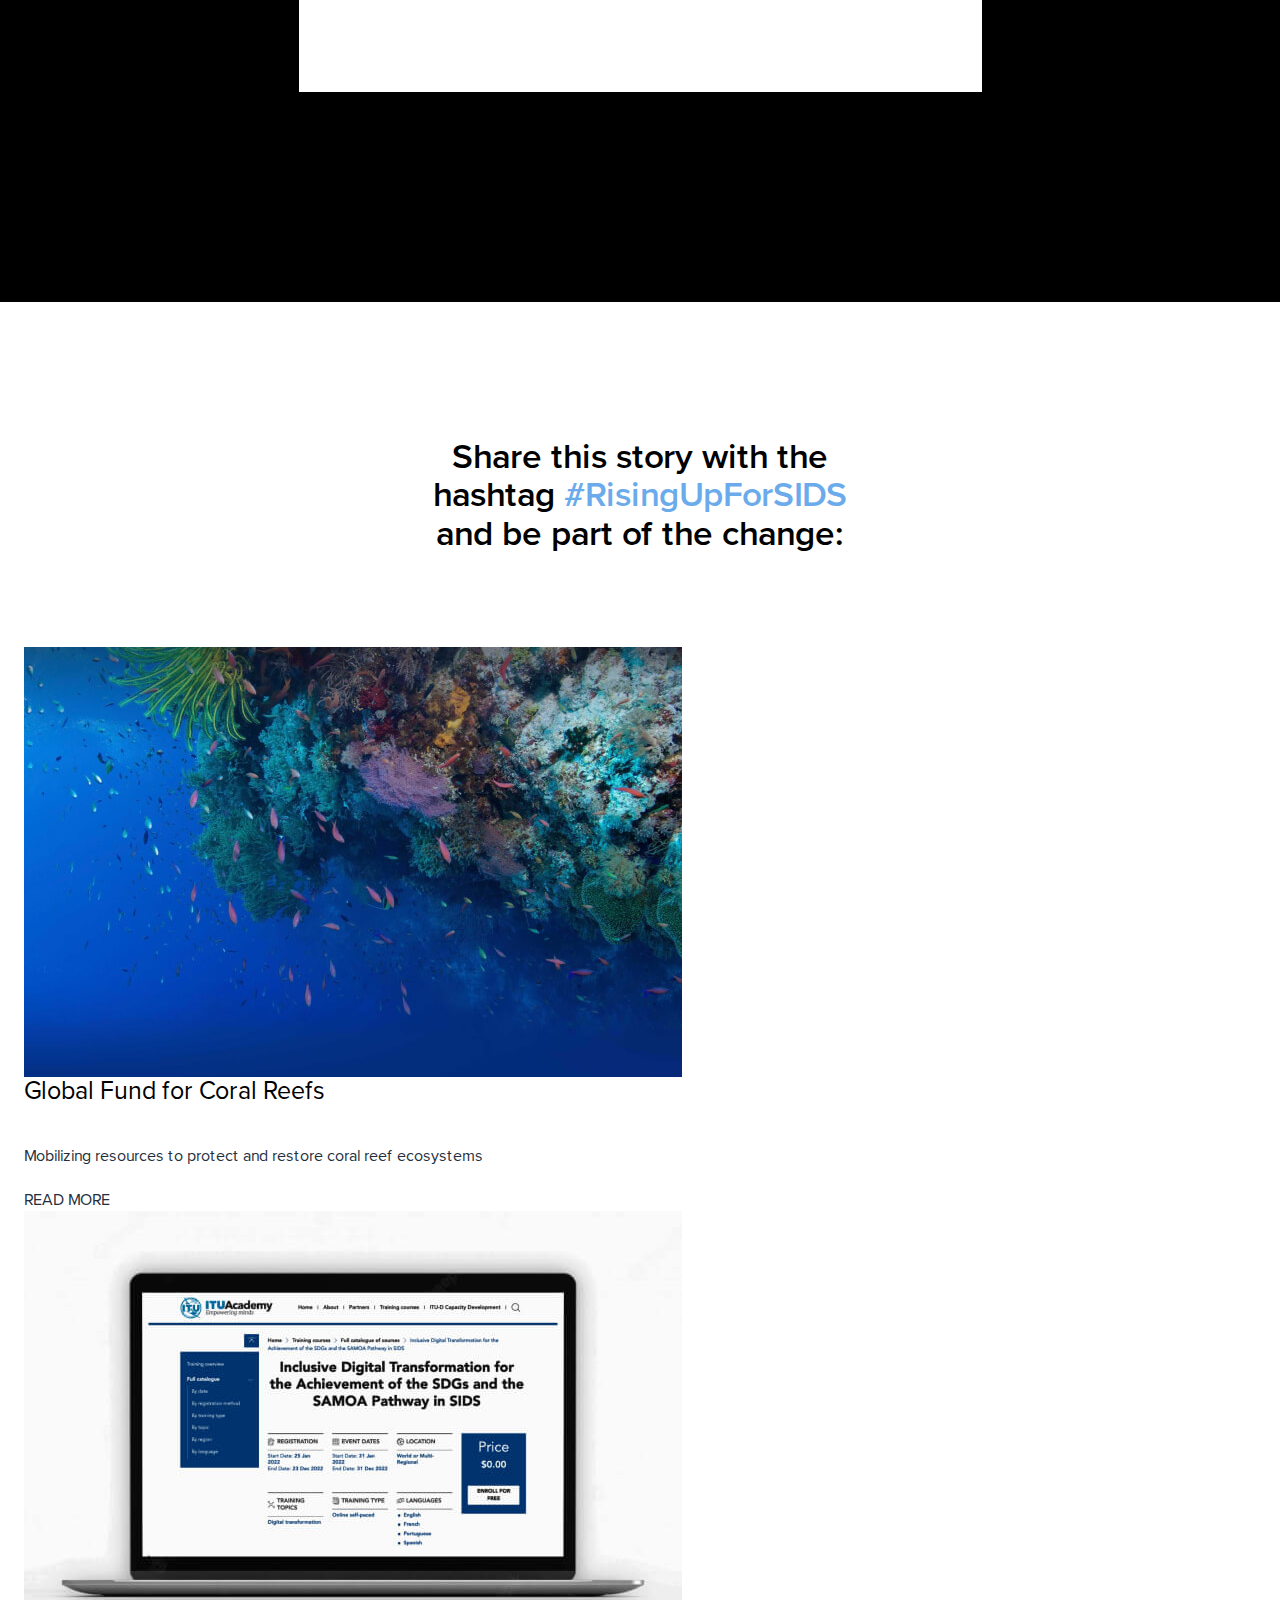
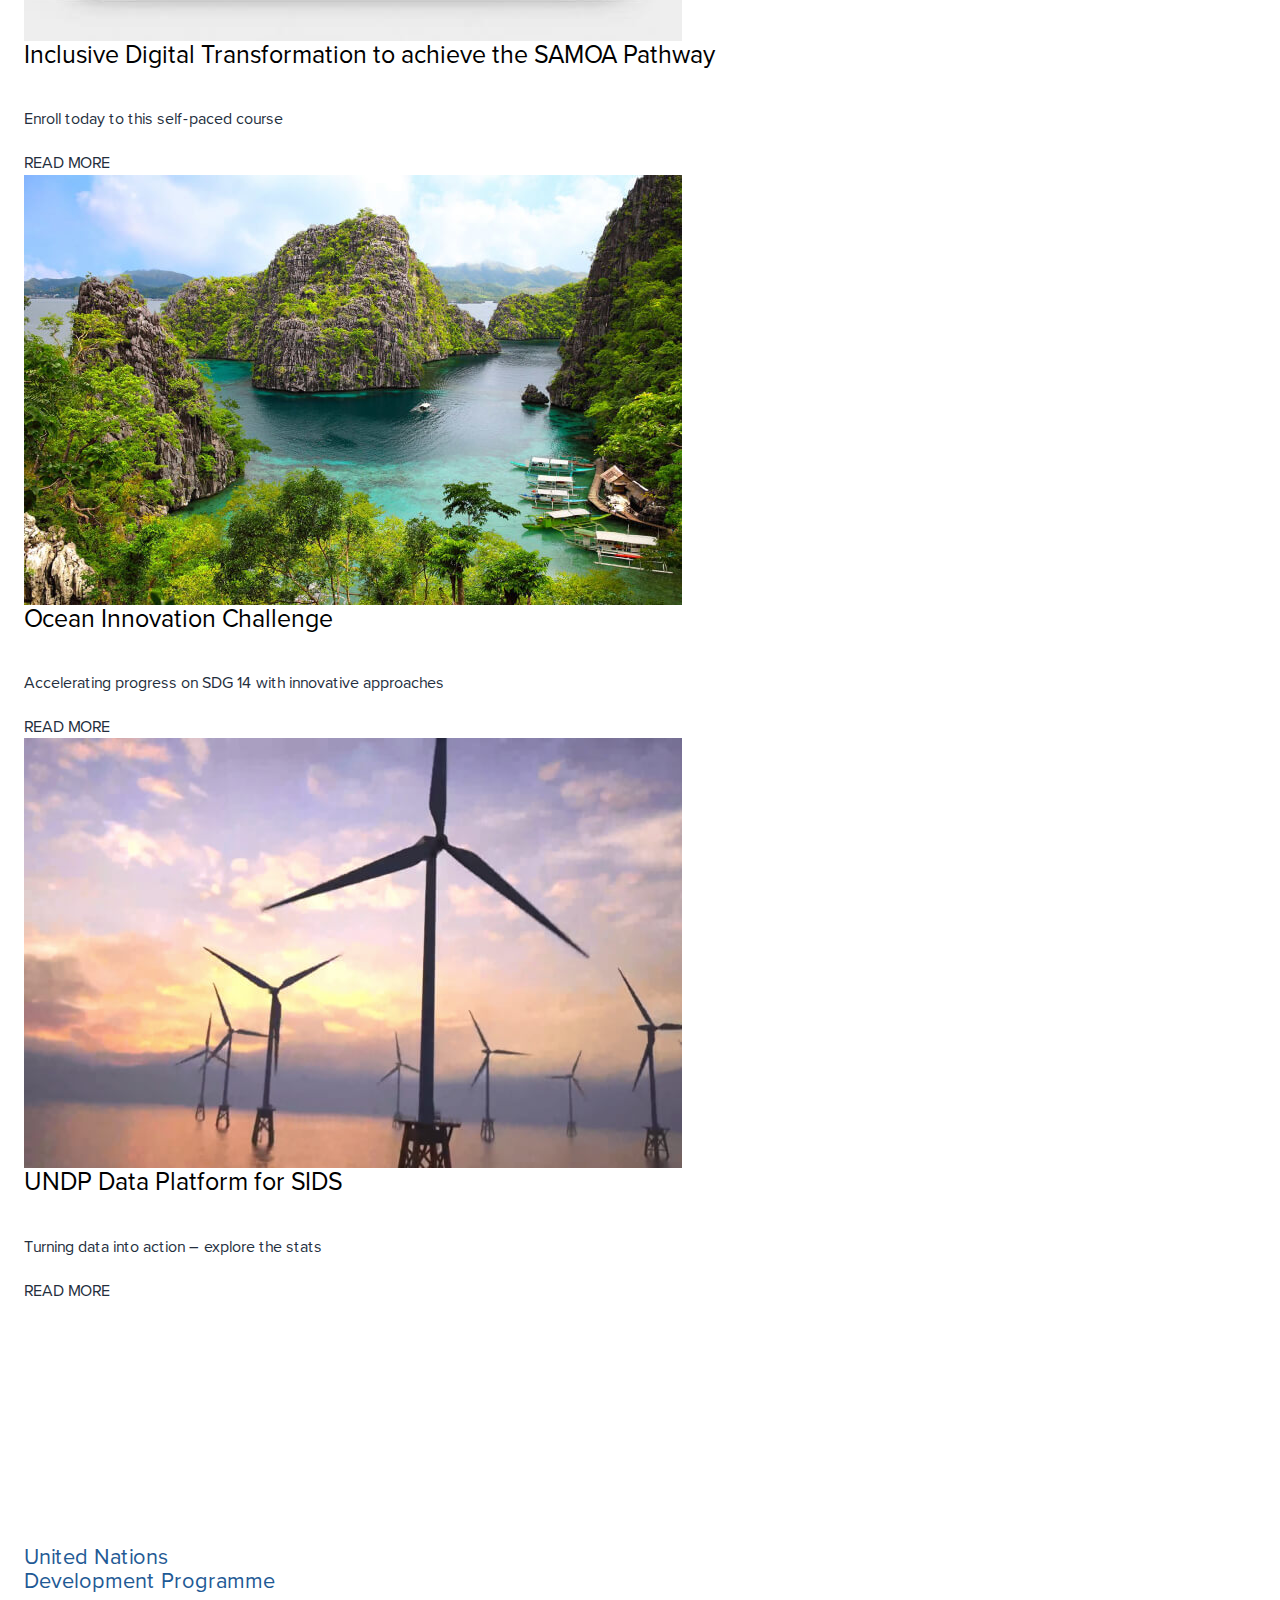
==== commit 6c67a502: "Add files via upload" ====
--- a/index.html
+++ b/index.html
@@ -102,7 +102,7 @@
                        data-lax-translate-y="0 1, 4000 1100" 
                        data-lax-translate-y--l="0 1, 4000 900" 
                        data-lax-translate-y--m="0 1, 2500 500" 
-                       data-lax-translate-y--xs="0 1, 500 200">
+                       data-lax-translate-y--xs="0 1, 2000 200">
                         <span>
                             we <br> are <br> sinking
                         </span>
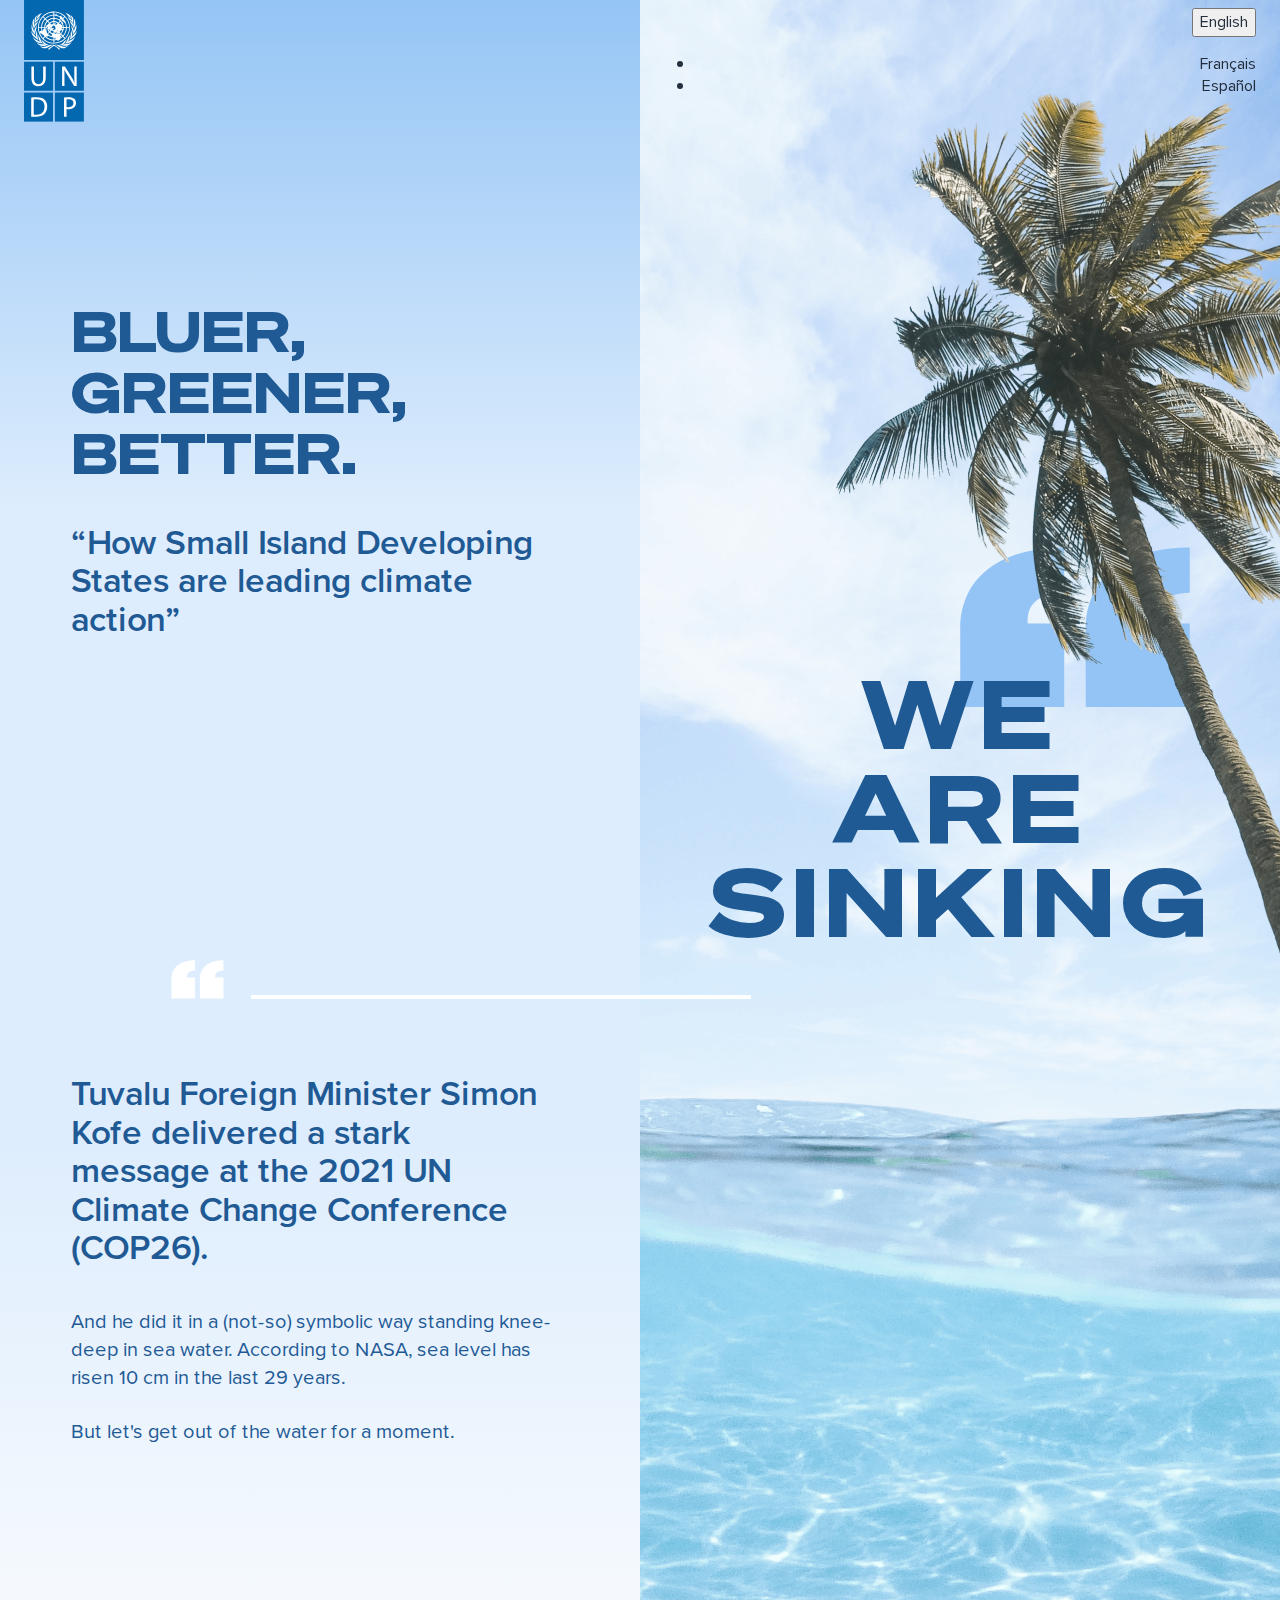
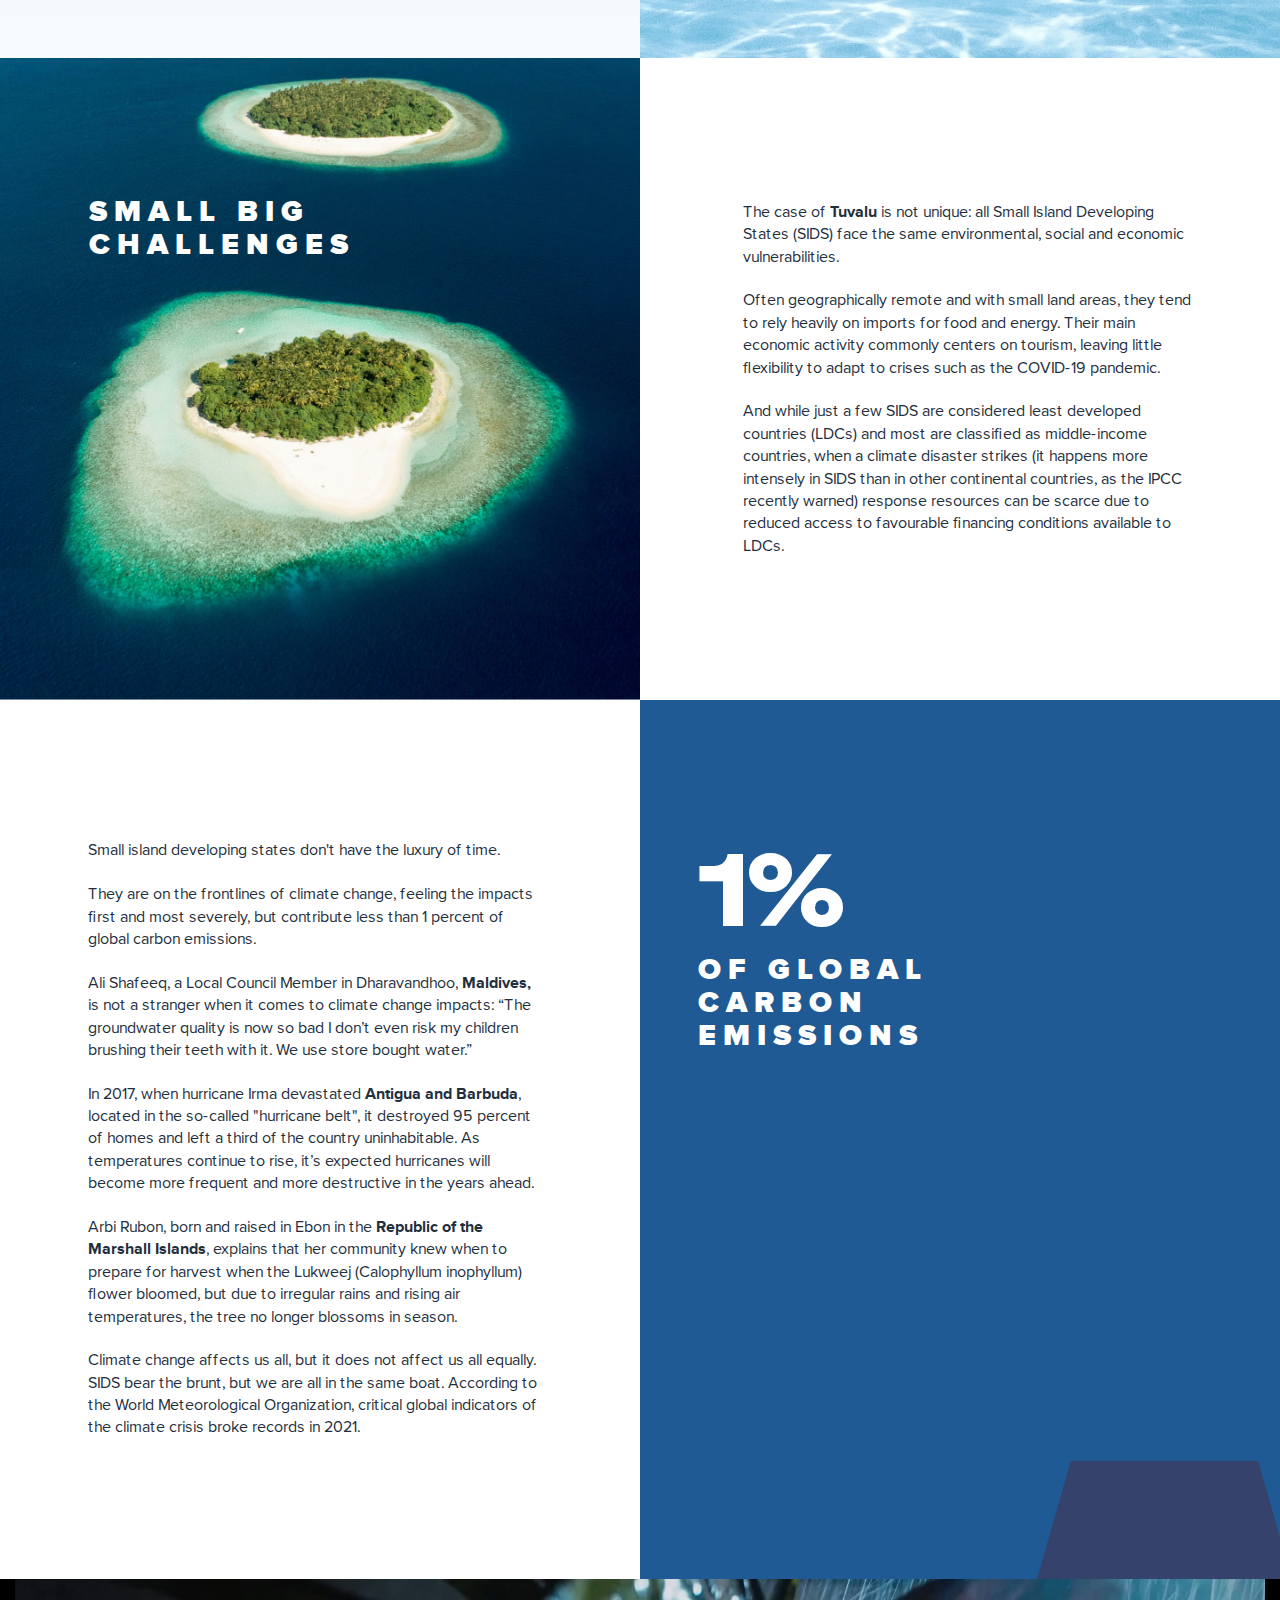
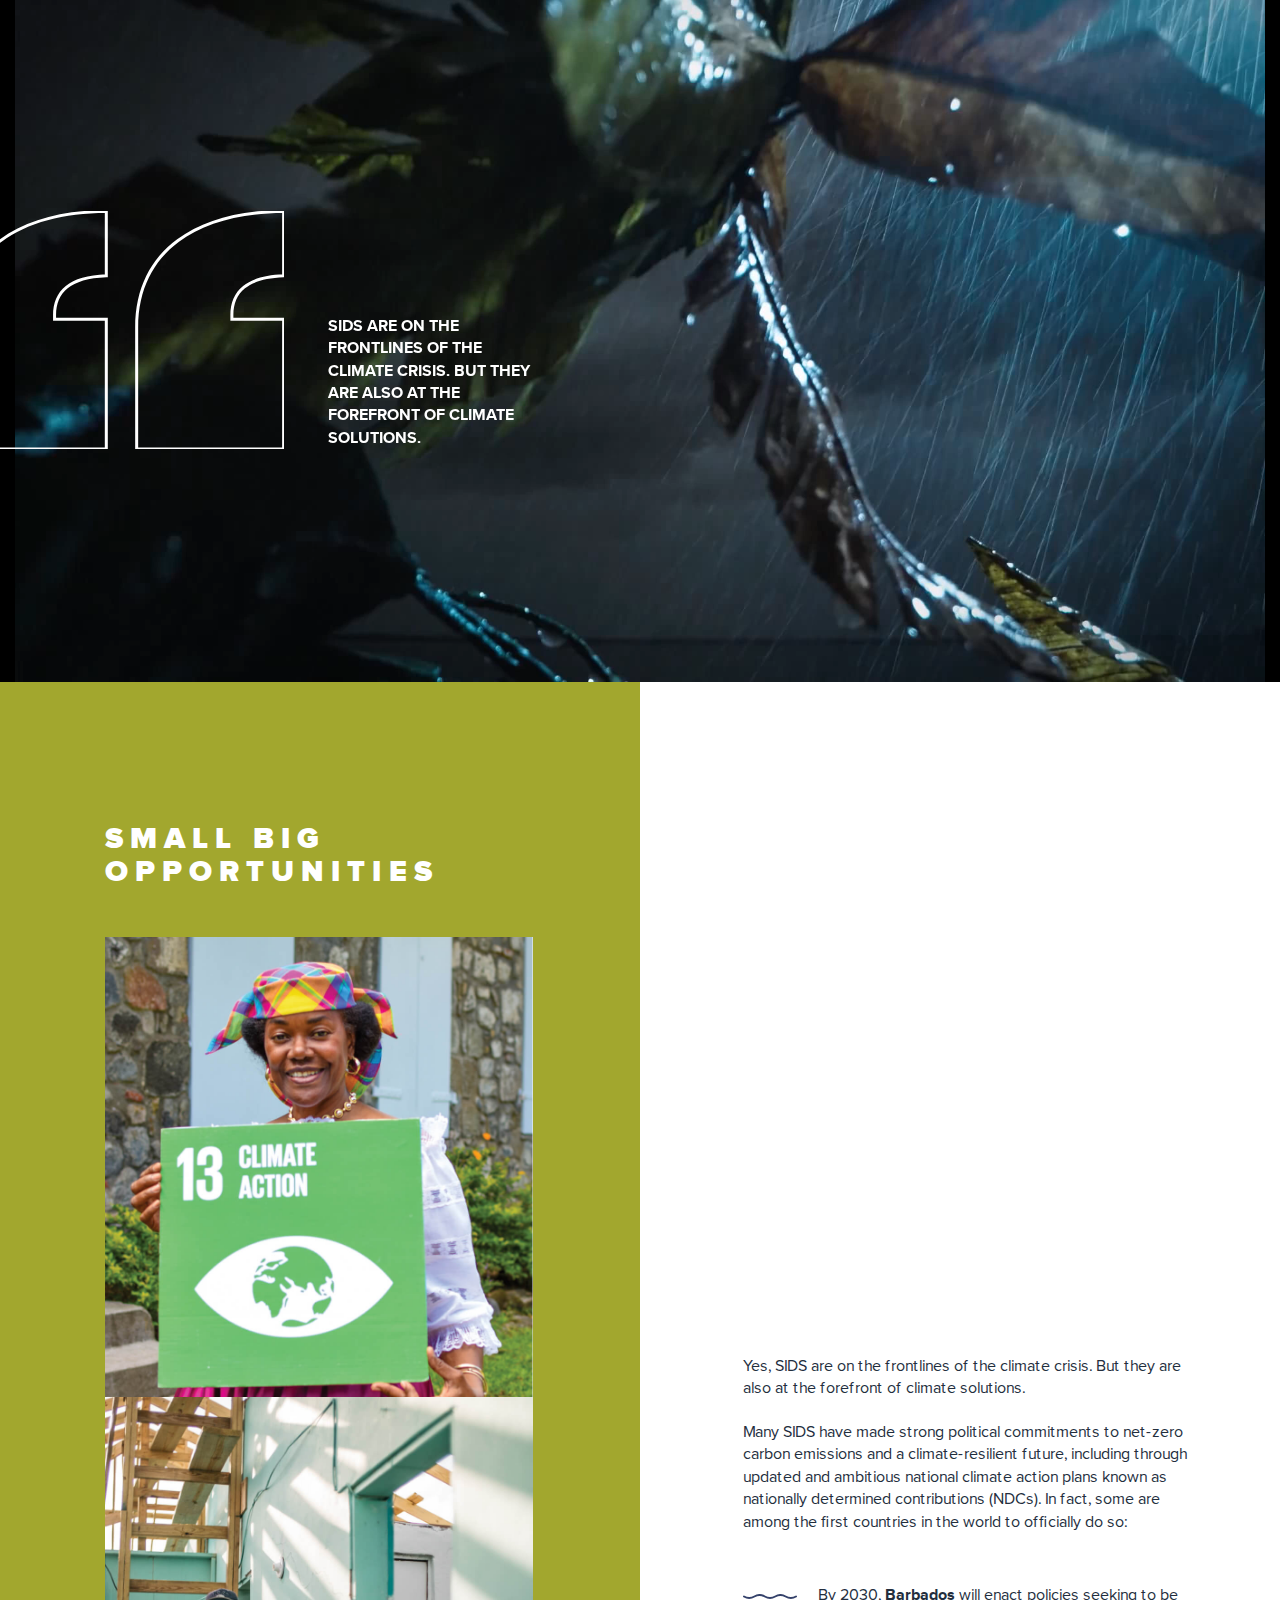
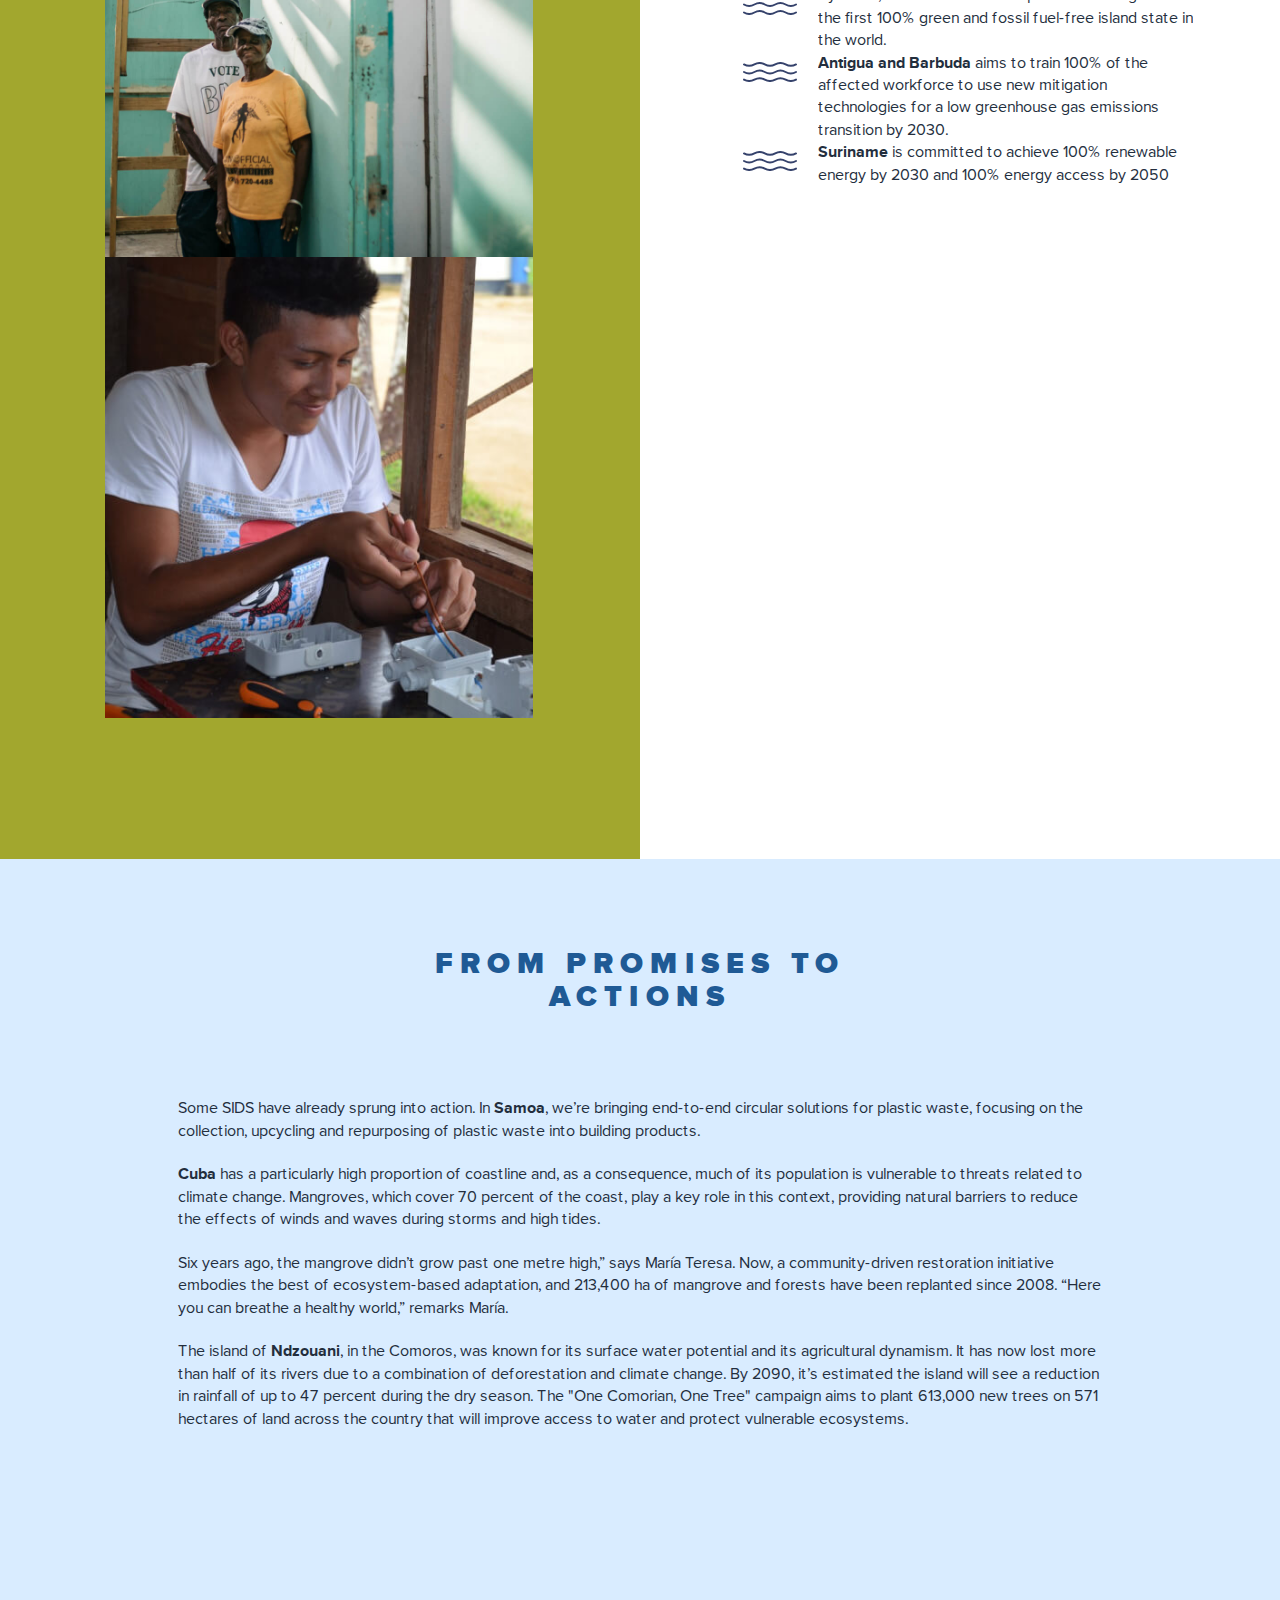
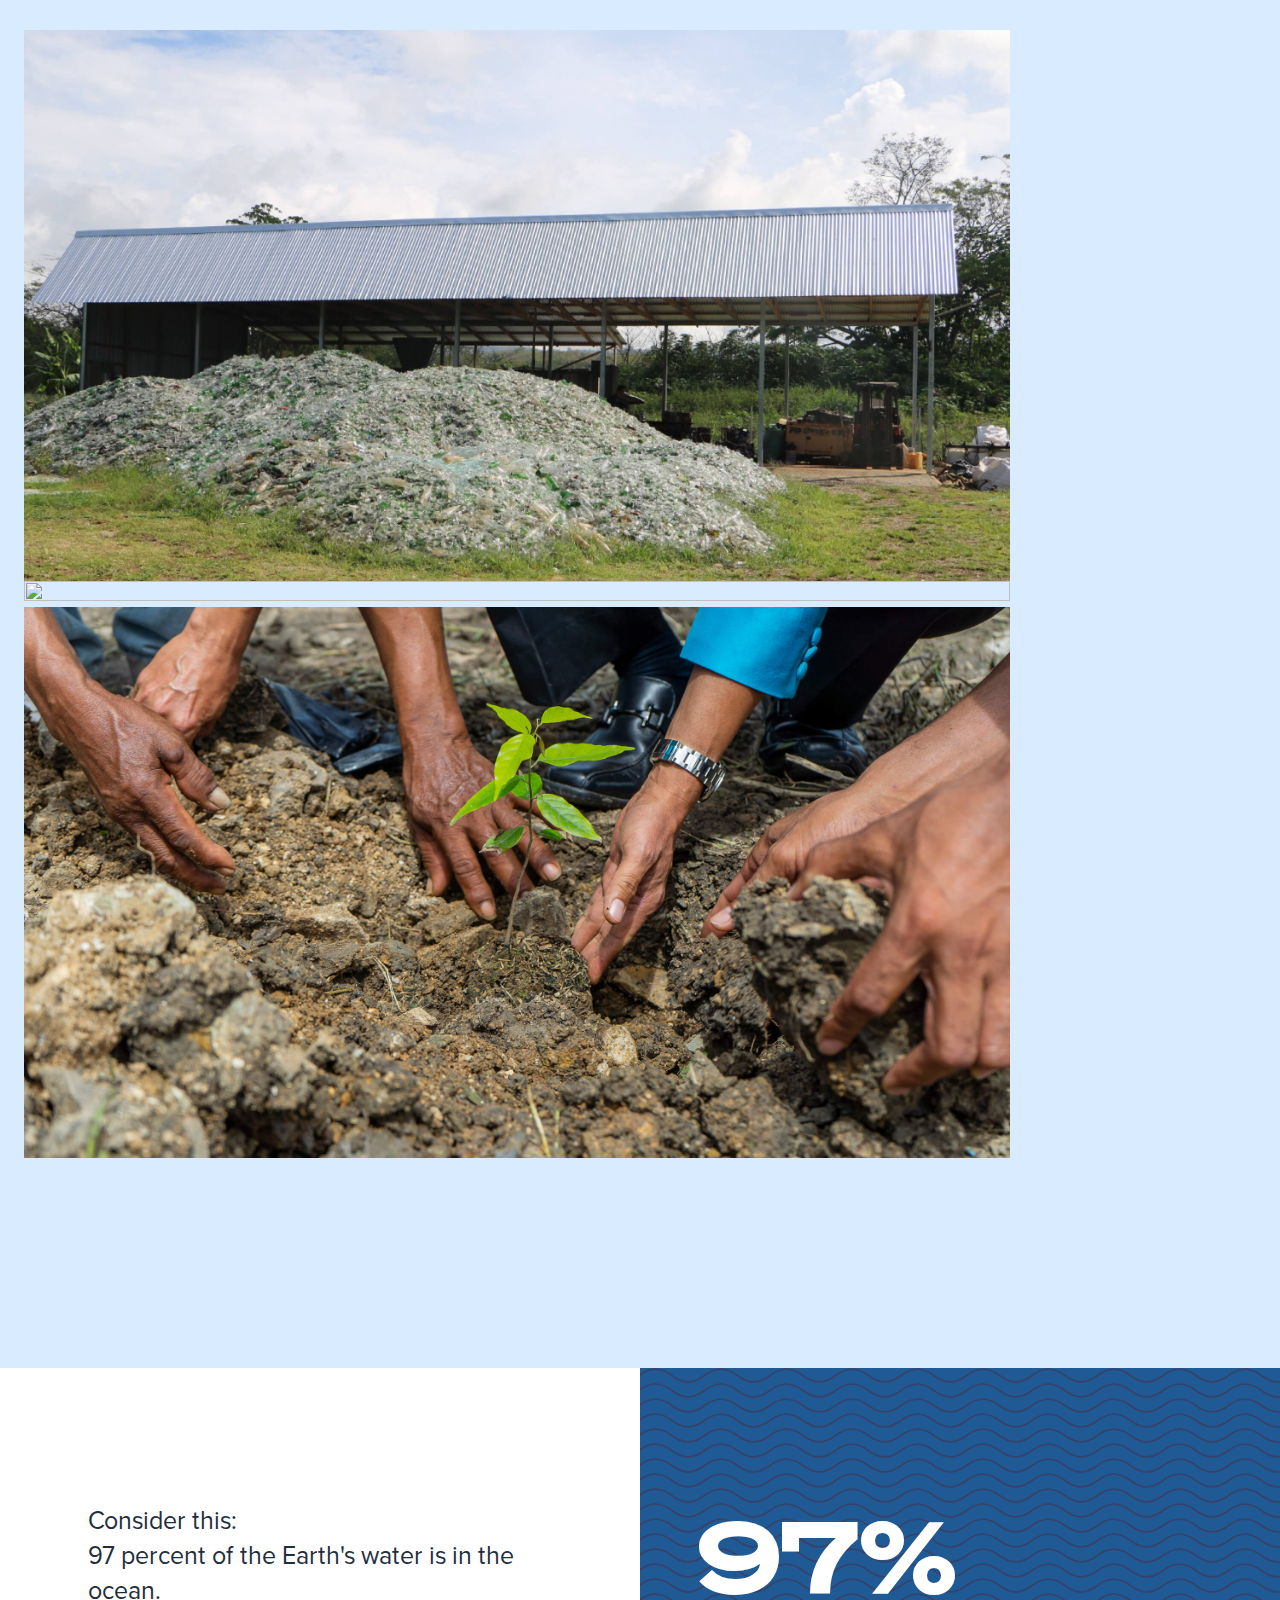
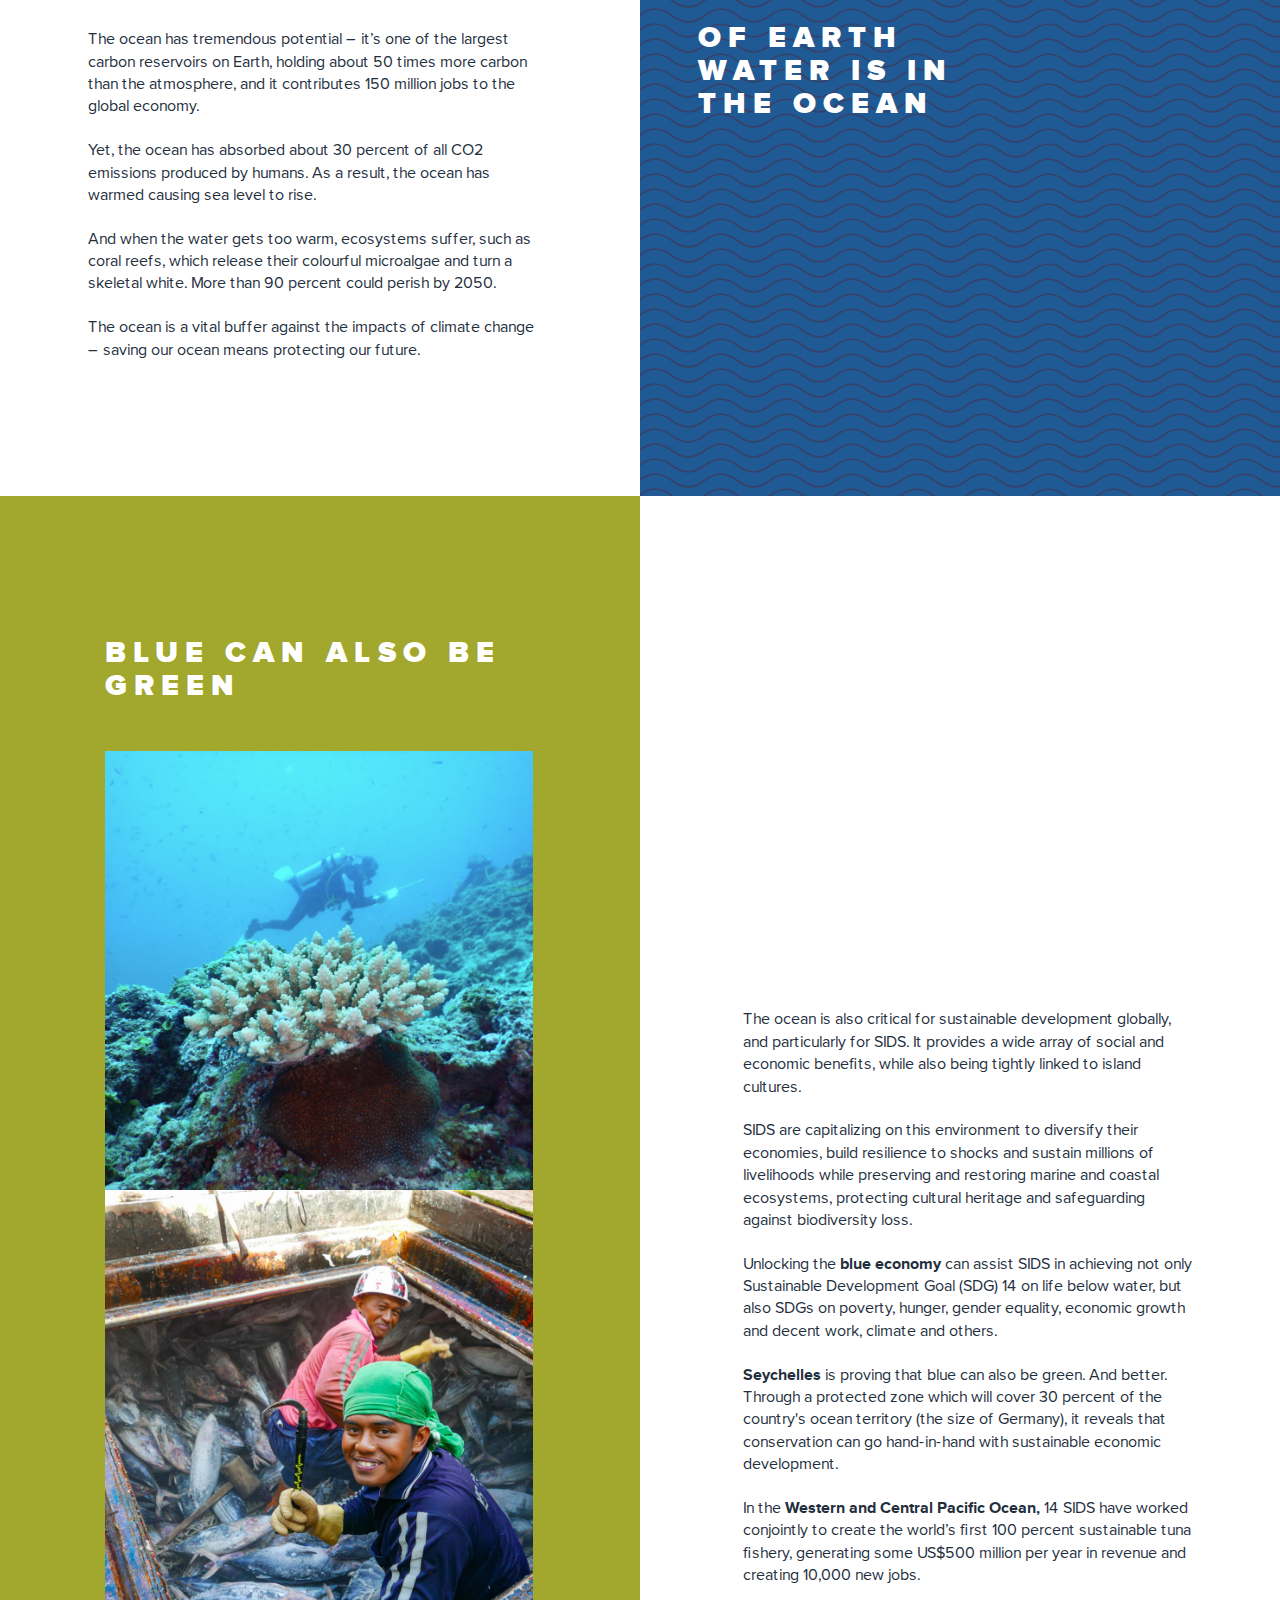
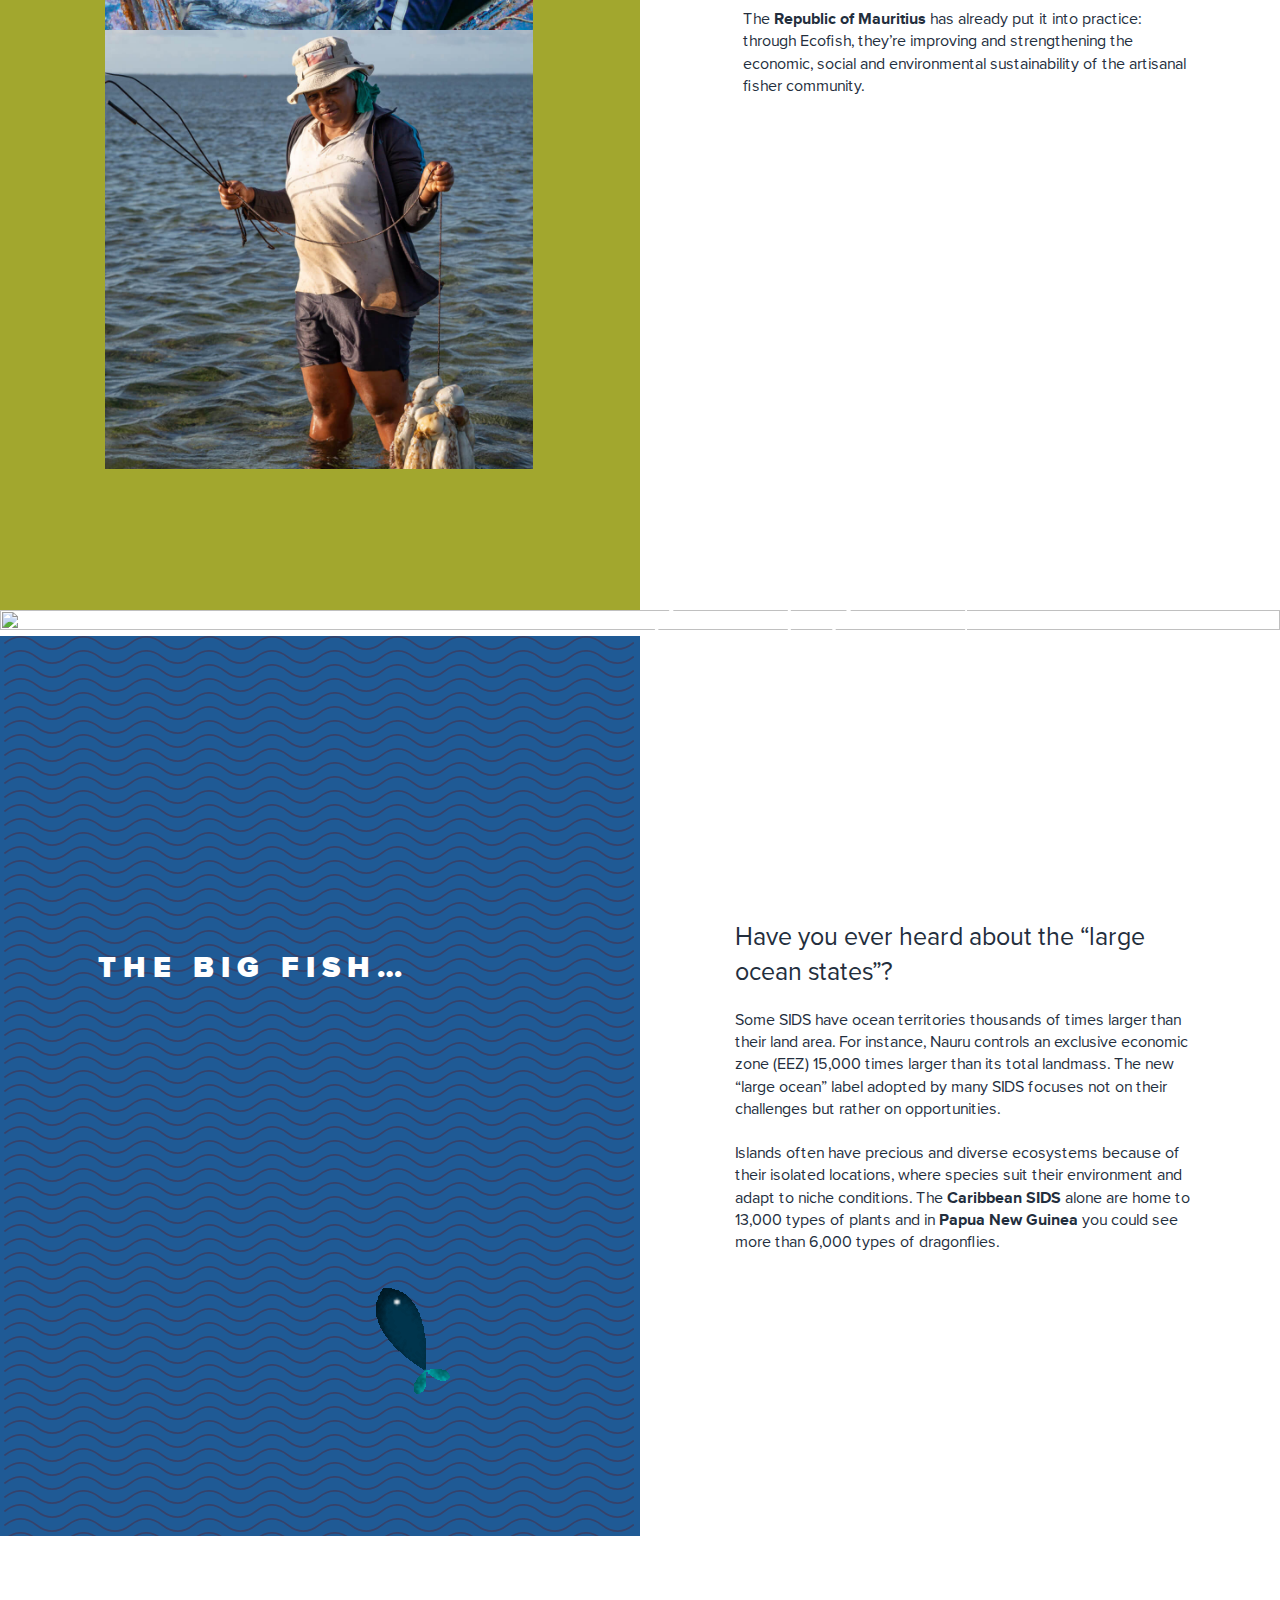
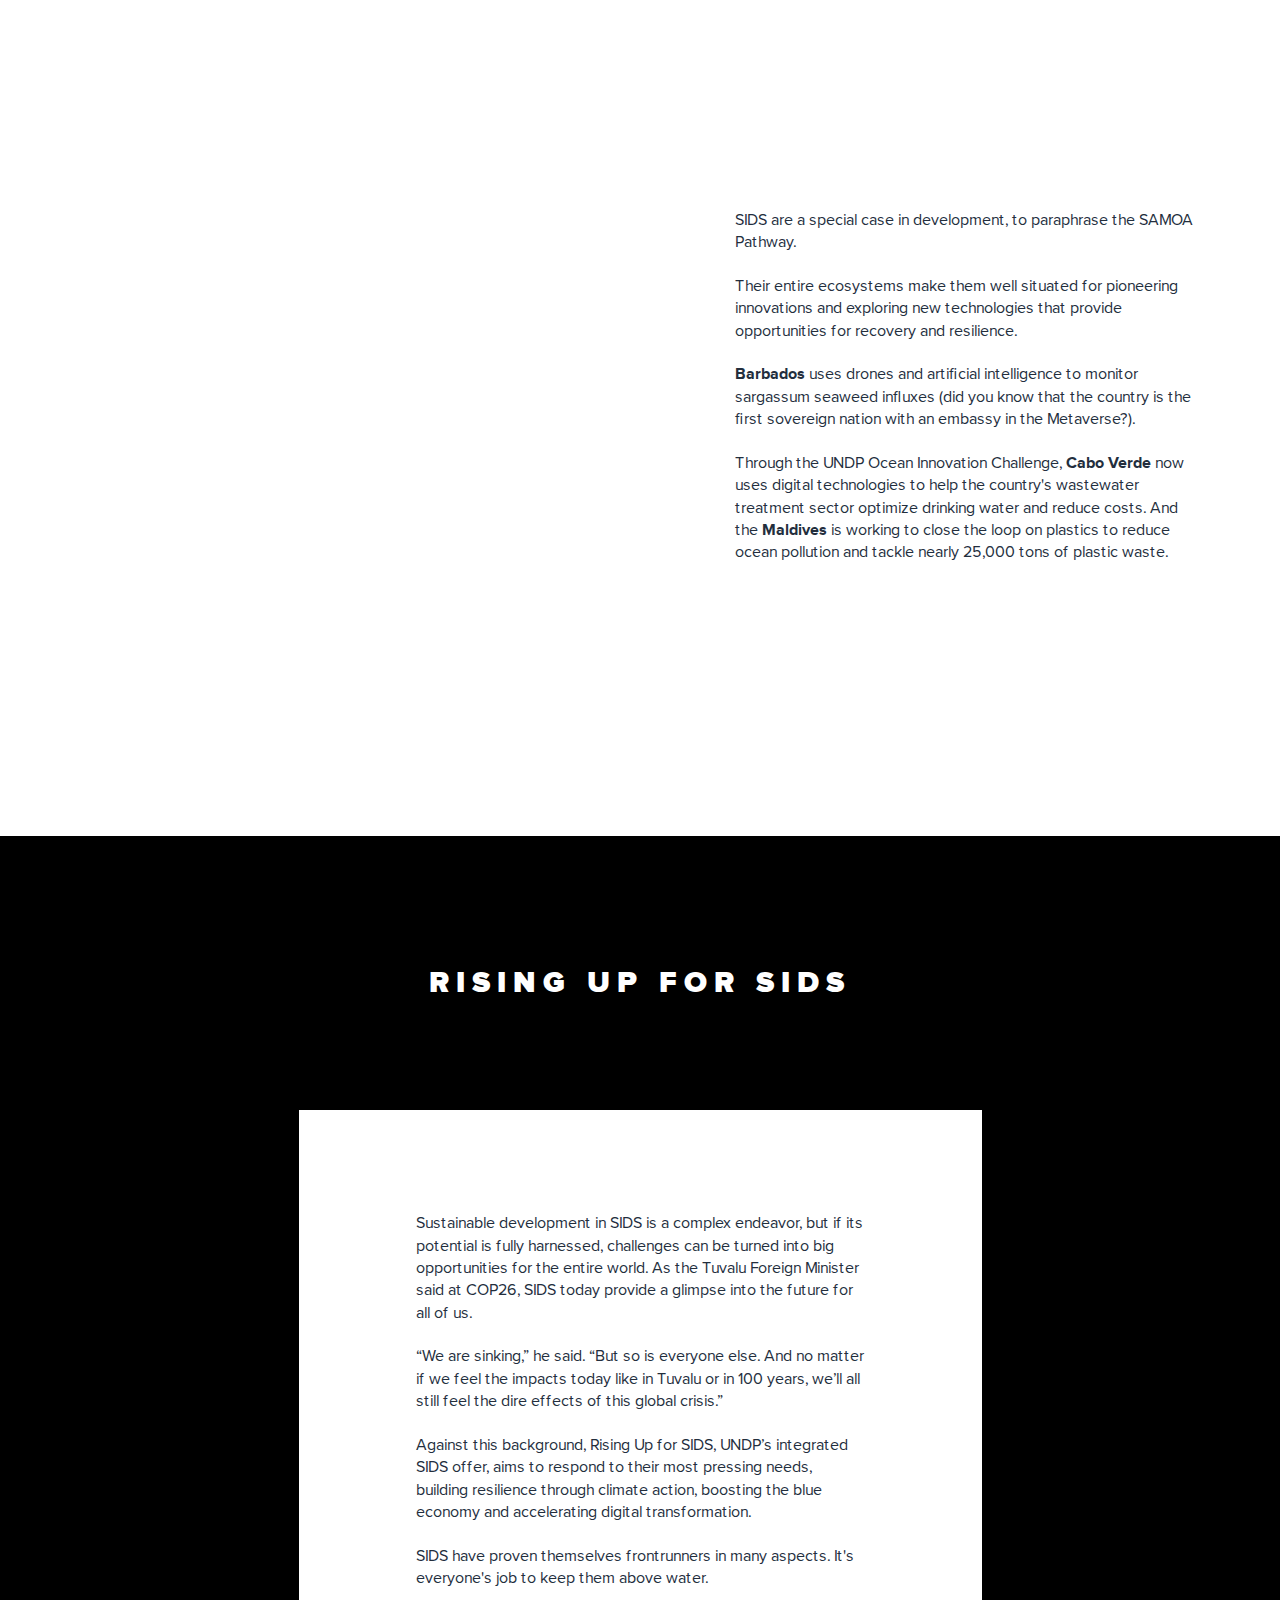
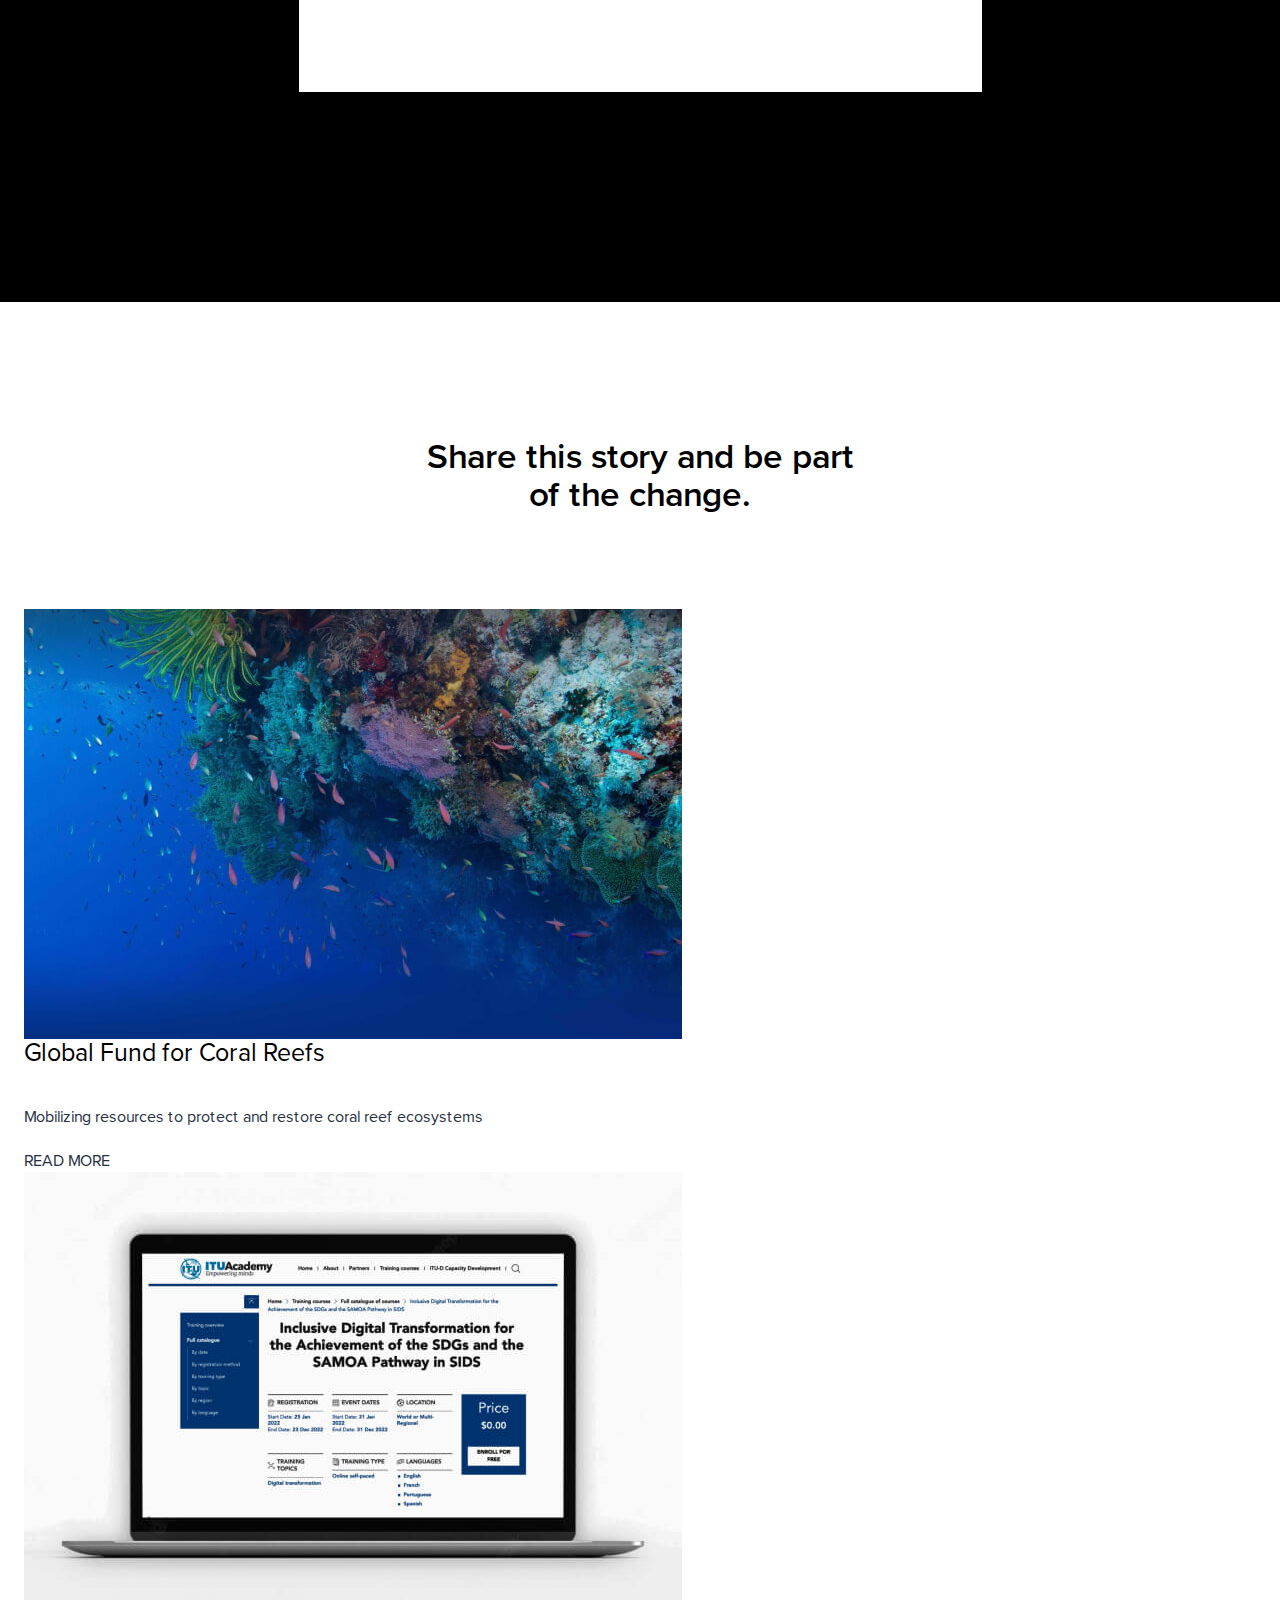
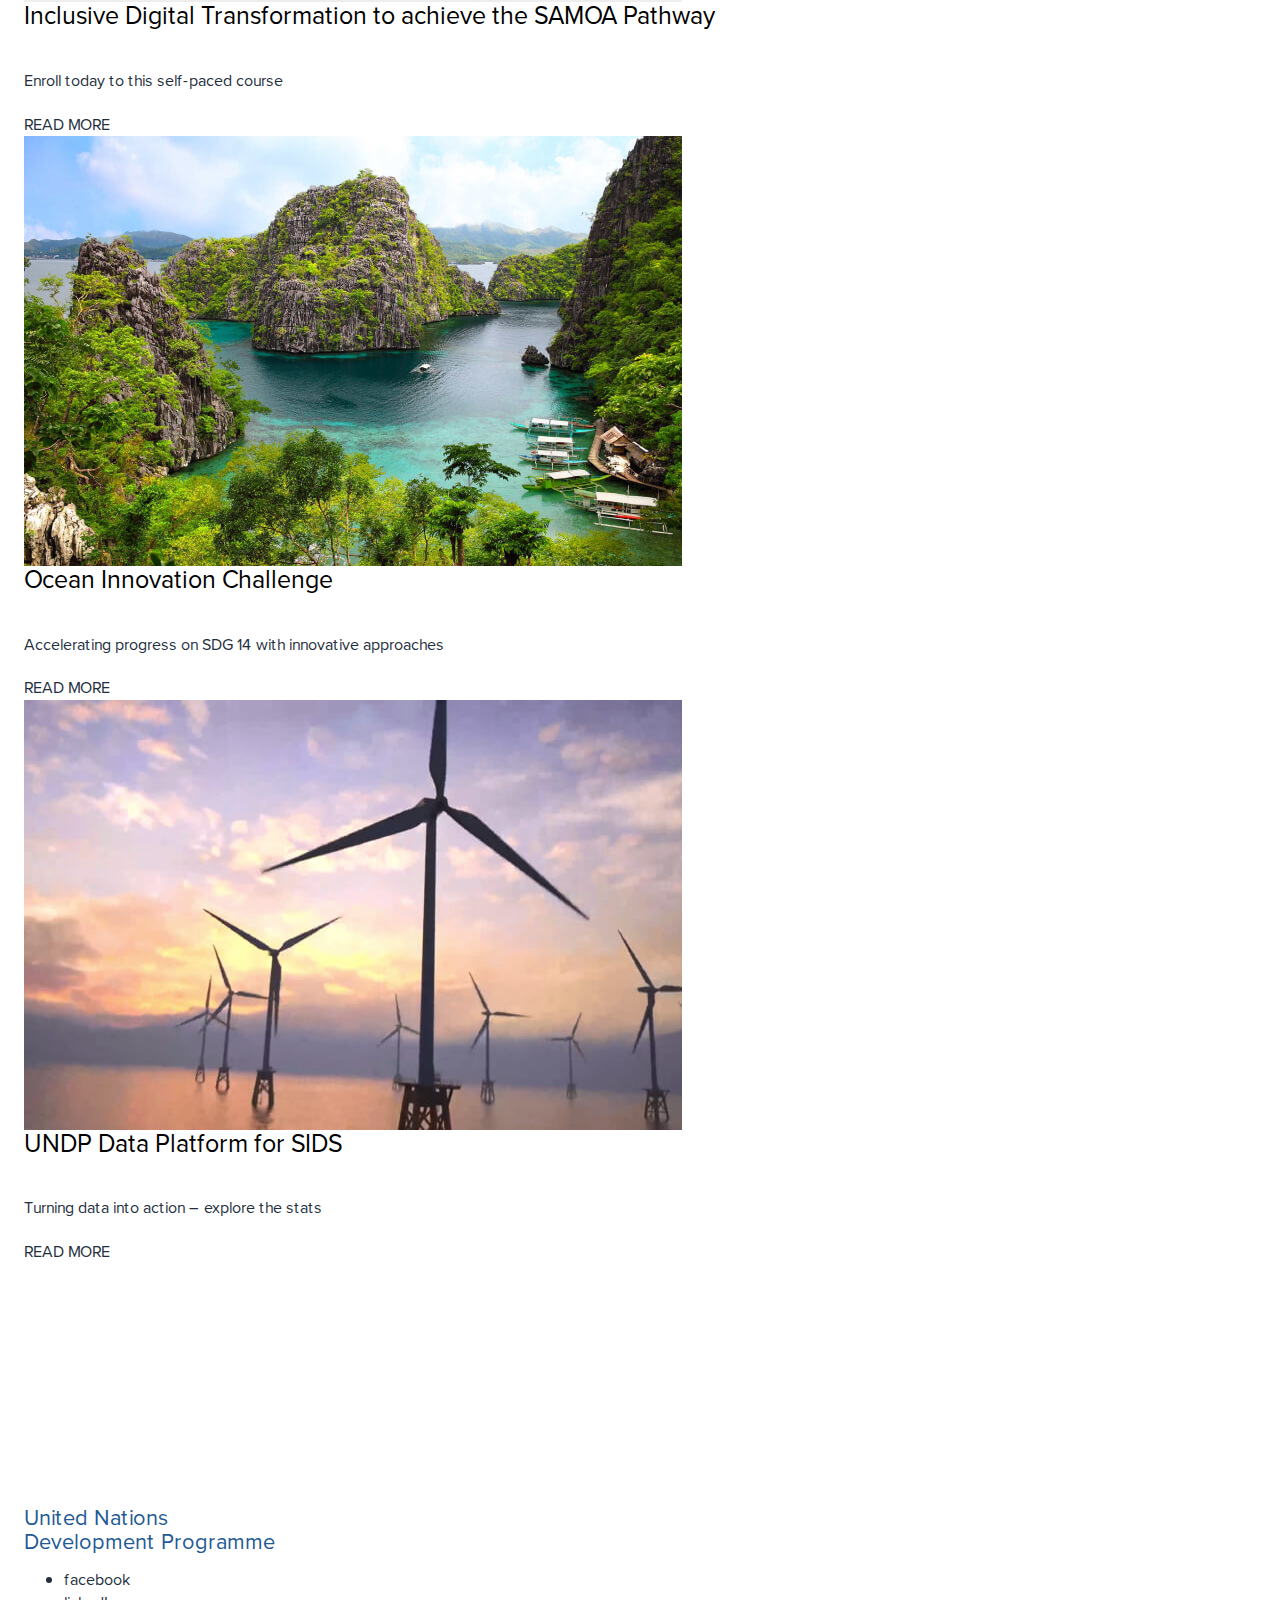
==== commit ff315589: "Add files via upload" ====
--- a/index.html
+++ b/index.html
@@ -10,7 +10,7 @@
     <meta name="description" content="">
     <meta name="keywords" content="">
     <meta property="og:image" content="" />
-    <title>Why it pays to go green</title>
+    <title>SIDS</title>
     <!-- include live stylesheet -->
     <link media="all" rel="stylesheet" href="https://undp.github.io/design-system/css/base-minimal.min.css">
     <link media="all" rel="stylesheet" href="https://undp.github.io/design-system/css/components/language-switcher.min.css">
@@ -77,7 +77,7 @@
                         <h1>BLUER,
                             GREENER,
                             BETTER.</h1>
-                        <h3>How small island developing states are leading climate action.</h3>
+                        <h3>“How Small Island Developing States are leading climate action”</h3>
                         <div class="quotes-holder">
                             <div class="ico-frame">
                                 <img src="images/ico-quotes-white.svg" alt="">
@@ -93,16 +93,16 @@
                         <h1>BLUER,
                             GREENER,
                             BETTER.</h1>
-                        <h3>How small island developing states are leading climate action.</h3>
+                        <h3>“How Small Island Developing States are leading climate action”</h3>
                     </div>
                     <div class="tree">
                         <img src="images/img2.png" alt="">
                     </div>
                     <div class="text-block lax" 
-                       data-lax-translate-y="0 1, 4000 1100" 
-                       data-lax-translate-y--l="0 1, 4000 900" 
-                       data-lax-translate-y--m="0 1, 2500 500" 
-                       data-lax-translate-y--xs="0 1, 2000 200">
+                       data-lax-translate-y="0 1, 2000 1100" 
+                       data-lax-translate-y--l="0 1, 2000 1500" 
+                       data-lax-translate-y--m="0 1, 2500 1000" 
+                       data-lax-translate-y--xs="0 1, 2500 1000">
                         <span>
                             we <br> are <br> sinking
                         </span>
@@ -303,7 +303,7 @@
                     <h4>From promises to <br> actions</h4>
                     <p>Some SIDS have already sprung into action. In <strong>Samoa</strong>, we’re bringing <a target="_blank" class="animated-link" href="http://end-to-end%20circular%20solutions%20for%20plastic%20waste/">end-to-end circular solutions for plastic waste</a>, focusing on the collection, upcycling and repurposing of plastic waste into building products.</p>
                     <p><strong>Cuba</strong> has a particularly high proportion of coastline and, as a consequence, much of its population is vulnerable to threats related to climate change. Mangroves, which cover 70 percent of the coast, play a key role in this context, providing natural barriers to reduce the effects of winds and waves during storms and high tides.</p>
-                    <p>“Six years ago, the mangrove didn’t grow past one metre high,” says María Teresa. Now, a <a target="_blank" class="animated-link" href="https://undp-climate.exposure.co/splendor-of-the-living-mangrove">community-driven restoration initiative</a> embodies the best of ecosystem-based adaptation and 213,400 ha of mangrove and forests have been replanted since 2008. “Here you can breathe a healthy world” remarks María.</p>
+                    <p>Six years ago, the mangrove didn’t grow past one metre high,” says María Teresa. Now,  a <a target="_blank" class="animated-link" href="https://undp-climate.exposure.co/splendor-of-the-living-mangrove">community-driven restoration initiative</a> embodies the best of ecosystem-based adaptation, and 213,400 ha of mangrove and forests have been replanted since 2008. “Here you can breathe a healthy world,” remarks María.</p>
                     <p>The island of <strong>Ndzouani</strong>, in the Comoros, was known for its surface water potential and its agricultural dynamism. It has now <a target="_blank" class="animated-link" href="https://www.nytimes.com/2020/04/16/world/africa/comoros-climate-change-rivers.html">lost more than half of its rivers</a> due to a combination of deforestation and climate change. By 2090, it’s estimated the island will see a reduction in rainfall of up to 47 percent during the dry season. The <a target="_blank" class="animated-link" href="https://www.undp.org/africa/stories/one-comorian-one-tree-government-union-comoros-and-undp-launch-ambitious-reforestation-initiative-support-gcf-and-gef">"One Comorian, One Tree"</a> campaign aims to plant 613,000 new trees on 571 hectares of land across the country that will improve access to water and protect vulnerable ecosystems.</p>
                 </div>
                 <div data-viewport="true" class="
@@ -380,161 +380,6 @@
 
                         </div>
                     </div>
-                    <div class="chimney-smoke-wave">
-                        <svg class="main10">
-                            <path d="M10,10 L50,100 L90,50"></path>
-                        </svg>
-                        <svg class="main11">
-                            <path d="M10,10 L50,100 L90,50"></path>
-                        </svg>
-                        <svg class="main12">
-                            <path d="M10,10 L50,100 L90,50"></path>
-                        </svg>
-                        <svg class="main13">
-                            <path d="M10,10 L50,100 L90,50"></path>
-                        </svg>
-                        <svg class="main14">
-                            <path d="M10,10 L50,100 L90,50"></path>
-                        </svg>
-                        <svg class="main15">
-                            <path d="M10,10 L50,100 L90,50"></path>
-                        </svg>
-                        <svg class="main16">
-                            <path d="M10,10 L50,100 L90,50"></path>
-                        </svg>
-                        <svg class="main17">
-                            <path d="M10,10 L50,100 L90,50"></path>
-                        </svg>
-                        <svg class="main18">
-                            <path d="M10,10 L50,100 L90,50"></path>
-                        </svg>
-                        <svg class="main19">
-                            <path d="M10,10 L50,100 L90,50"></path>
-                        </svg>
-                        <svg class="main20">
-                            <path d="M10,10 L50,100 L90,50"></path>
-                        </svg>
-                        <svg class="main21">
-                            <path d="M10,10 L50,100 L90,50"></path>
-                        </svg>
-                        <svg class="main22">
-                            <path d="M10,10 L50,100 L90,50"></path>
-                        </svg>
-                        <svg class="main23">
-                            <path d="M10,10 L50,100 L90,50"></path>
-                        </svg>
-                        <svg class="main24">
-                            <path d="M10,10 L50,100 L90,50"></path>
-                        </svg>
-                        <svg class="main25">
-                            <path d="M10,10 L50,100 L90,50"></path>
-                        </svg>
-                        <svg class="main26">
-                            <path d="M10,10 L50,100 L90,50"></path>
-                        </svg>
-                        <svg class="main27">
-                            <path d="M10,10 L50,100 L90,50"></path>
-                        </svg>
-                        <svg class="main28">
-                            <path d="M10,10 L50,100 L90,50"></path>
-                        </svg>
-                        <svg class="main29">
-                            <path d="M10,10 L50,100 L90,50"></path>
-                        </svg>
-                        <svg class="main30">
-                            <path d="M10,10 L50,100 L90,50"></path>
-                        </svg>
-                        <svg class="main31">
-                            <path d="M10,10 L50,100 L90,50"></path>
-                        </svg>
-                        <svg class="main32">
-                            <path d="M10,10 L50,100 L90,50"></path>
-                        </svg>
-                        <svg class="main33">
-                            <path d="M10,10 L50,100 L90,50"></path>
-                        </svg>
-                        <svg class="main34">
-                            <path d="M10,10 L50,100 L90,50"></path>
-                        </svg>
-                        <svg class="main35">
-                            <path d="M10,10 L50,100 L90,50"></path>
-                        </svg>
-                        <svg class="main36">
-                            <path d="M10,10 L50,100 L90,50"></path>
-                        </svg>
-                        <svg class="main37">
-                            <path d="M10,10 L50,100 L90,50"></path>
-                        </svg>
-                        <svg class="main38">
-                            <path d="M10,10 L50,100 L90,50"></path>
-                        </svg>
-                        <svg class="main39">
-                            <path d="M10,10 L50,100 L90,50"></path>
-                        </svg>
-                        <svg class="main40">
-                            <path d="M10,10 L50,100 L90,50"></path>
-                        </svg>
-                        <svg class="main41">
-                            <path d="M10,10 L50,100 L90,50"></path>
-                        </svg>
-                        <svg class="main42">
-                            <path d="M10,10 L50,100 L90,50"></path>
-                        </svg>
-                        <svg class="main43">
-                            <path d="M10,10 L50,100 L90,50"></path>
-                        </svg>
-                        <svg class="main44">
-                            <path d="M10,10 L50,100 L90,50"></path>
-                        </svg>
-                        <svg class="main45">
-                            <path d="M10,10 L50,100 L90,50"></path>
-                        </svg>
-                        <svg class="main46">
-                            <path d="M10,10 L50,100 L90,50"></path>
-                        </svg>
-                        <svg class="main47">
-                            <path d="M10,10 L50,100 L90,50"></path>
-                        </svg>
-                        <svg class="main48">
-                            <path d="M10,10 L50,100 L90,50"></path>
-                        </svg>
-                        <svg class="main49">
-                            <path d="M10,10 L50,100 L90,50"></path>
-                        </svg>
-                        <svg class="main50">
-                            <path d="M10,10 L50,100 L90,50"></path>
-                        </svg>
-                        <svg class="main51">
-                            <path d="M10,10 L50,100 L90,50"></path>
-                        </svg>
-                        <svg class="main52">
-                            <path d="M10,10 L50,100 L90,50"></path>
-                        </svg>
-                        <svg class="main53">
-                            <path d="M10,10 L50,100 L90,50"></path>
-                        </svg>
-                        <svg class="main54">
-                            <path d="M10,10 L50,100 L90,50"></path>
-                        </svg>
-                        <svg class="main55">
-                            <path d="M10,10 L50,100 L90,50"></path>
-                        </svg>
-                        <svg class="main56">
-                            <path d="M10,10 L50,100 L90,50"></path>
-                        </svg>
-                        <svg class="main57">
-                            <path d="M10,10 L50,100 L90,50"></path>
-                        </svg>
-                        <svg class="main58">
-                            <path d="M10,10 L50,100 L90,50"></path>
-                        </svg>
-                        <svg class="main59">
-                            <path d="M10,10 L50,100 L90,50"></path>
-                        </svg>
-                        <svg class="main60">
-                            <path d="M10,10 L50,100 L90,50"></path>
-                        </svg>
-                    </div>
                 </div>
             </div>
         </section>
@@ -563,7 +408,7 @@
                                         <img class="image-carousel__image" src="images/img12.jpg" alt="" />
                                         <div class="slide-caption">
                                             <div class="text">
-                                                <strong>Matthew Morgan / @ICS</strong>
+                                                <strong>Matthew Morgan / ICS</strong>
                                                 <p>Coral reefs support the economic pillars of the country, whilst at the same time supporting the livelihood and culture of the people of Seychelles, an archipelago in the western Indian Ocean. </p>
                                             </div>
                                         </div>
@@ -652,7 +497,7 @@
                             <div class="show-tablet">
                                 <h4>The big fish…</h4>
                             </div>
-                            <strong class="sub-heading">Have you ever heard about the “large oceans states”? </strong>
+                            <strong class="sub-heading">Have you ever heard about the “large ocean states”? </strong>
                             <p>Some SIDS have <a target="_blank" class="animated-link" href="https://www.iisd.org/articles/deep-dive/small-islands-large-oceans-voices-frontlines-climate-change">ocean territories thousands of times larger than their land area.</a> For instance, Nauru controls an exclusive economic zone (EEZ) <a target="_blank" class="animated-link" href="https://asiamattersforamerica.org/the-pacific/the-pacific-islands-exclusive-economic-zones-eezs#:~:text=Similarly%2C%20the%20Pacific%20Island%20country,surrounding%20sea%20areas%20for%20survival.">15,000 times larger</a> than its total landmass. The new “large ocean” label adopted by many SIDS focuses not on their challenges but rather on opportunities.</p>
                             <p>Islands often have <a target="_blank" class="animated-link" href="https://www.un.org/ohrlls/sites/www.un.org.ohrlls/files/sids_in_numbers_oceans_2020.pdf">precious and diverse</a> ecosystems because of their isolated locations, where species suit their environment and adapt to niche conditions. The <strong>Caribbean SIDS</strong> alone are home to 13,000 types of plants and in <strong>Papua New Guinea</strong> you could see more than 6,000 types of dragonflies. </p>
                         </div>
@@ -700,7 +545,7 @@
         <section class="blog-holder">
             <div class="container">
                 <div class="head">
-                    <h5>Share this story with the hashtag <span>#RisingUpForSIDS</span> and be part of the change:</h5>
+                    <h5>Share this story and be part of the change.</h5>
                 </div>
                 <div class="content-card-container inviewport" data-viewport="true">
                     <div class="grid-x grid-margin-x content-card-wrapper">
@@ -894,59 +739,7 @@
             document.querySelector(".main6 path").setAttribute("d", path) 
             document.querySelector(".main7 path").setAttribute("d", path) 
             document.querySelector(".main8 path").setAttribute("d", path) 
-            document.querySelector(".main9 path").setAttribute("d", path) 
-            document.querySelector(".main10 path").setAttribute("d", path) 
-            document.querySelector(".main11 path").setAttribute("d", path) 
-            document.querySelector(".main12 path").setAttribute("d", path) 
-            document.querySelector(".main13 path").setAttribute("d", path) 
-            document.querySelector(".main14 path").setAttribute("d", path) 
-            document.querySelector(".main15 path").setAttribute("d", path) 
-            document.querySelector(".main16 path").setAttribute("d", path) 
-            document.querySelector(".main17 path").setAttribute("d", path) 
-            document.querySelector(".main18 path").setAttribute("d", path) 
-            document.querySelector(".main18 path").setAttribute("d", path) 
-            document.querySelector(".main19 path").setAttribute("d", path) 
-            document.querySelector(".main20 path").setAttribute("d", path) 
-            document.querySelector(".main21 path").setAttribute("d", path) 
-            document.querySelector(".main22 path").setAttribute("d", path) 
-            document.querySelector(".main23 path").setAttribute("d", path) 
-            document.querySelector(".main24 path").setAttribute("d", path) 
-            document.querySelector(".main25 path").setAttribute("d", path) 
-            document.querySelector(".main26 path").setAttribute("d", path) 
-            document.querySelector(".main27 path").setAttribute("d", path) 
-            document.querySelector(".main28 path").setAttribute("d", path) 
-            document.querySelector(".main29 path").setAttribute("d", path) 
-            document.querySelector(".main30 path").setAttribute("d", path) 
-            document.querySelector(".main31 path").setAttribute("d", path) 
-            document.querySelector(".main32 path").setAttribute("d", path) 
-            document.querySelector(".main33 path").setAttribute("d", path) 
-            document.querySelector(".main34 path").setAttribute("d", path) 
-            document.querySelector(".main35 path").setAttribute("d", path) 
-            document.querySelector(".main36 path").setAttribute("d", path) 
-            document.querySelector(".main37 path").setAttribute("d", path) 
-            document.querySelector(".main38 path").setAttribute("d", path) 
-            document.querySelector(".main39 path").setAttribute("d", path) 
-            document.querySelector(".main40 path").setAttribute("d", path) 
-            document.querySelector(".main41 path").setAttribute("d", path) 
-            document.querySelector(".main42 path").setAttribute("d", path) 
-            document.querySelector(".main43 path").setAttribute("d", path) 
-            document.querySelector(".main44 path").setAttribute("d", path) 
-            document.querySelector(".main45 path").setAttribute("d", path)
-            document.querySelector(".main46 path").setAttribute("d", path)
-            document.querySelector(".main47 path").setAttribute("d", path)
-            document.querySelector(".main48 path").setAttribute("d", path)
-            document.querySelector(".main49 path").setAttribute("d", path)
-            document.querySelector(".main50 path").setAttribute("d", path)
-            document.querySelector(".main51 path").setAttribute("d", path)
-            document.querySelector(".main52 path").setAttribute("d", path)
-            document.querySelector(".main53 path").setAttribute("d", path)
-            document.querySelector(".main54 path").setAttribute("d", path)
-            document.querySelector(".main55 path").setAttribute("d", path)
-            document.querySelector(".main56 path").setAttribute("d", path)
-            document.querySelector(".main57 path").setAttribute("d", path)
-            document.querySelector(".main58 path").setAttribute("d", path)
-            document.querySelector(".main59 path").setAttribute("d", path)
-            document.querySelector(".main60 path").setAttribute("d", path)
+            document.querySelector(".main9 path").setAttribute("d", path)  
             t += 1
             requestAnimationFrame(animate)
         }
--- a/css/main.css
+++ b/css/main.css
@@ -2668,7 +2668,7 @@
   color: #fff;
   text-transform: uppercase;
   position: absolute;
-  top: 50%;
+  top: 37%;
   left: 50%;
   transform: translate(-50%, -50%);
   transition: all linear 0.3s;
@@ -2975,7 +2975,7 @@
 }
 .hero .text-block {
   position: absolute;
-  top: 44%;
+  top: 40%;
   right: auto;
   bottom: auto;
   left: 50%;
@@ -2995,7 +2995,7 @@
     font-size: 5.875rem;
     line-height: 5.875rem;
     position: absolute;
-    top: 50%;
+    top: 40%;
     right: auto;
     bottom: auto;
     left: 50%;
@@ -3159,7 +3159,7 @@
 }
 
 .carbon-details-inner {
-  background: #1F5A95;
+  background: #1F5A95 url(../images/bg-wave.svg) repeat 0 0/contain;
   min-height: 728px;
   overflow: hidden;
   color: #fff;
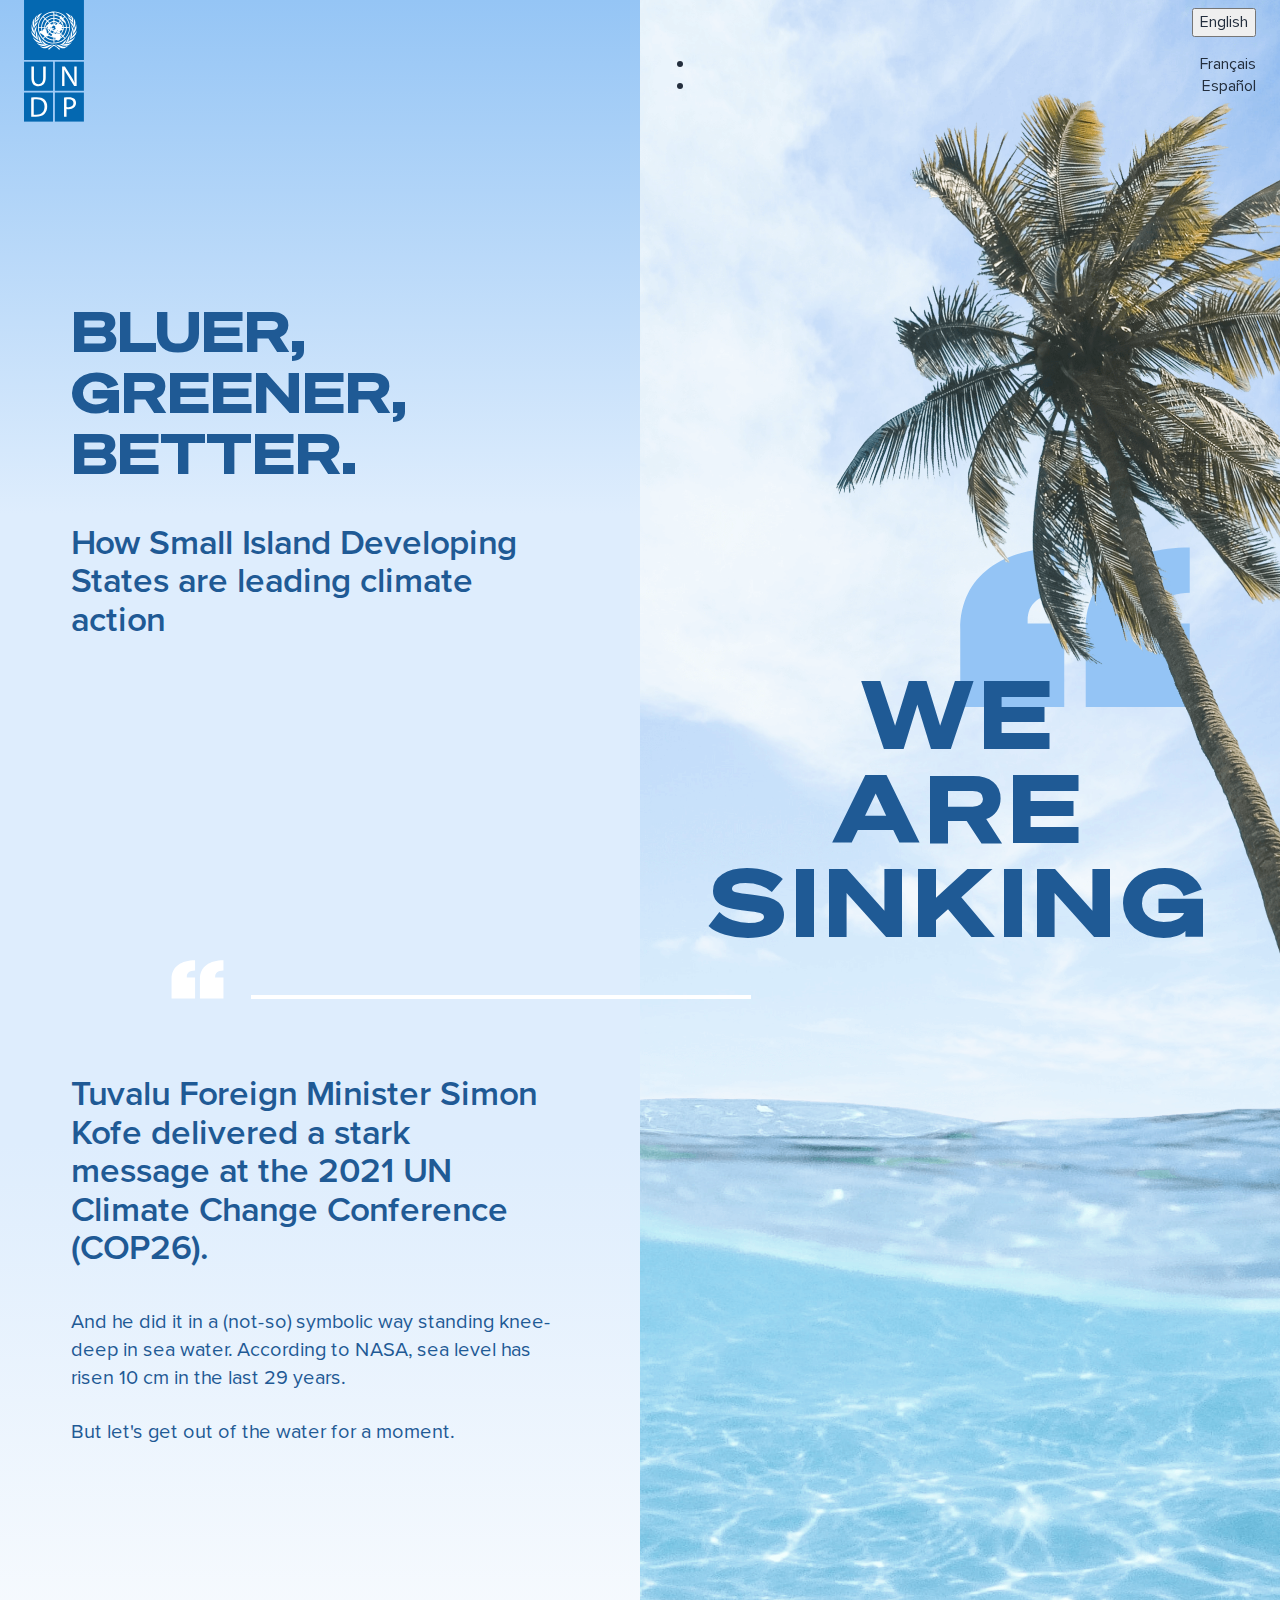
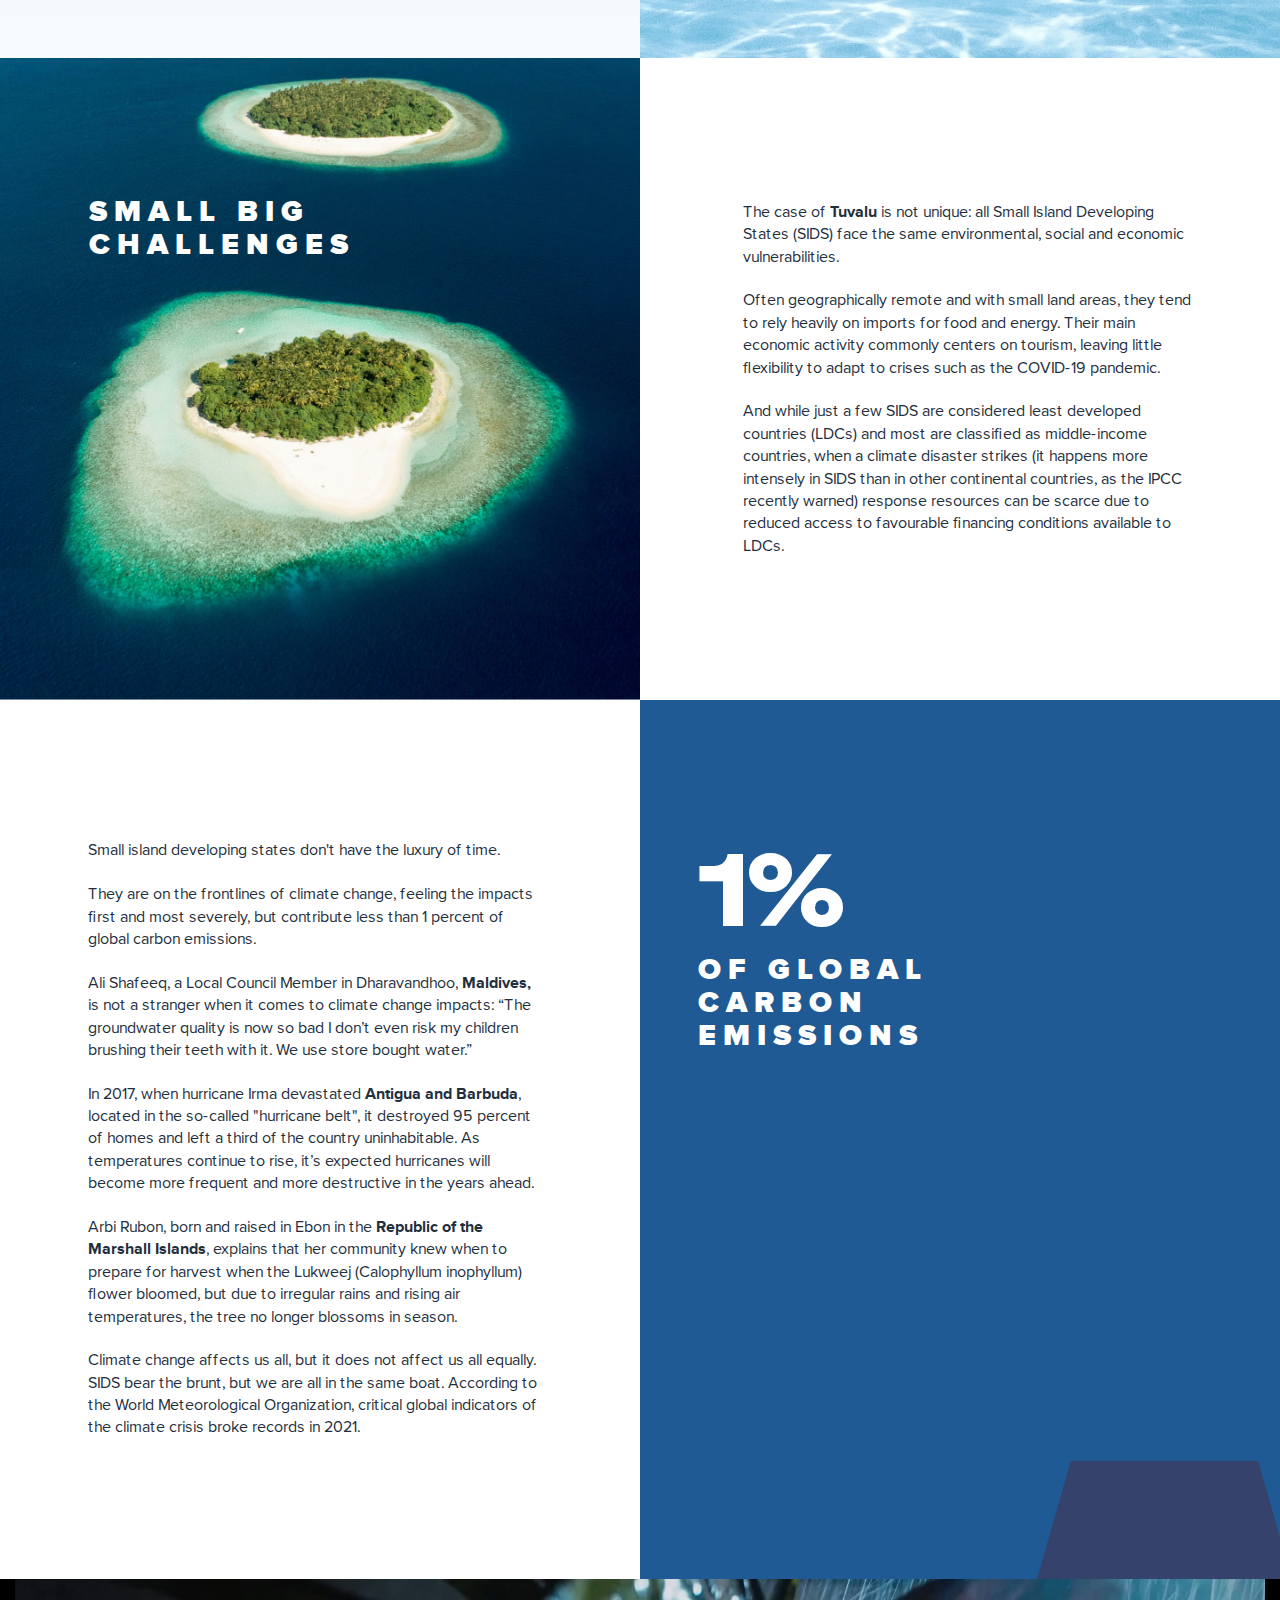
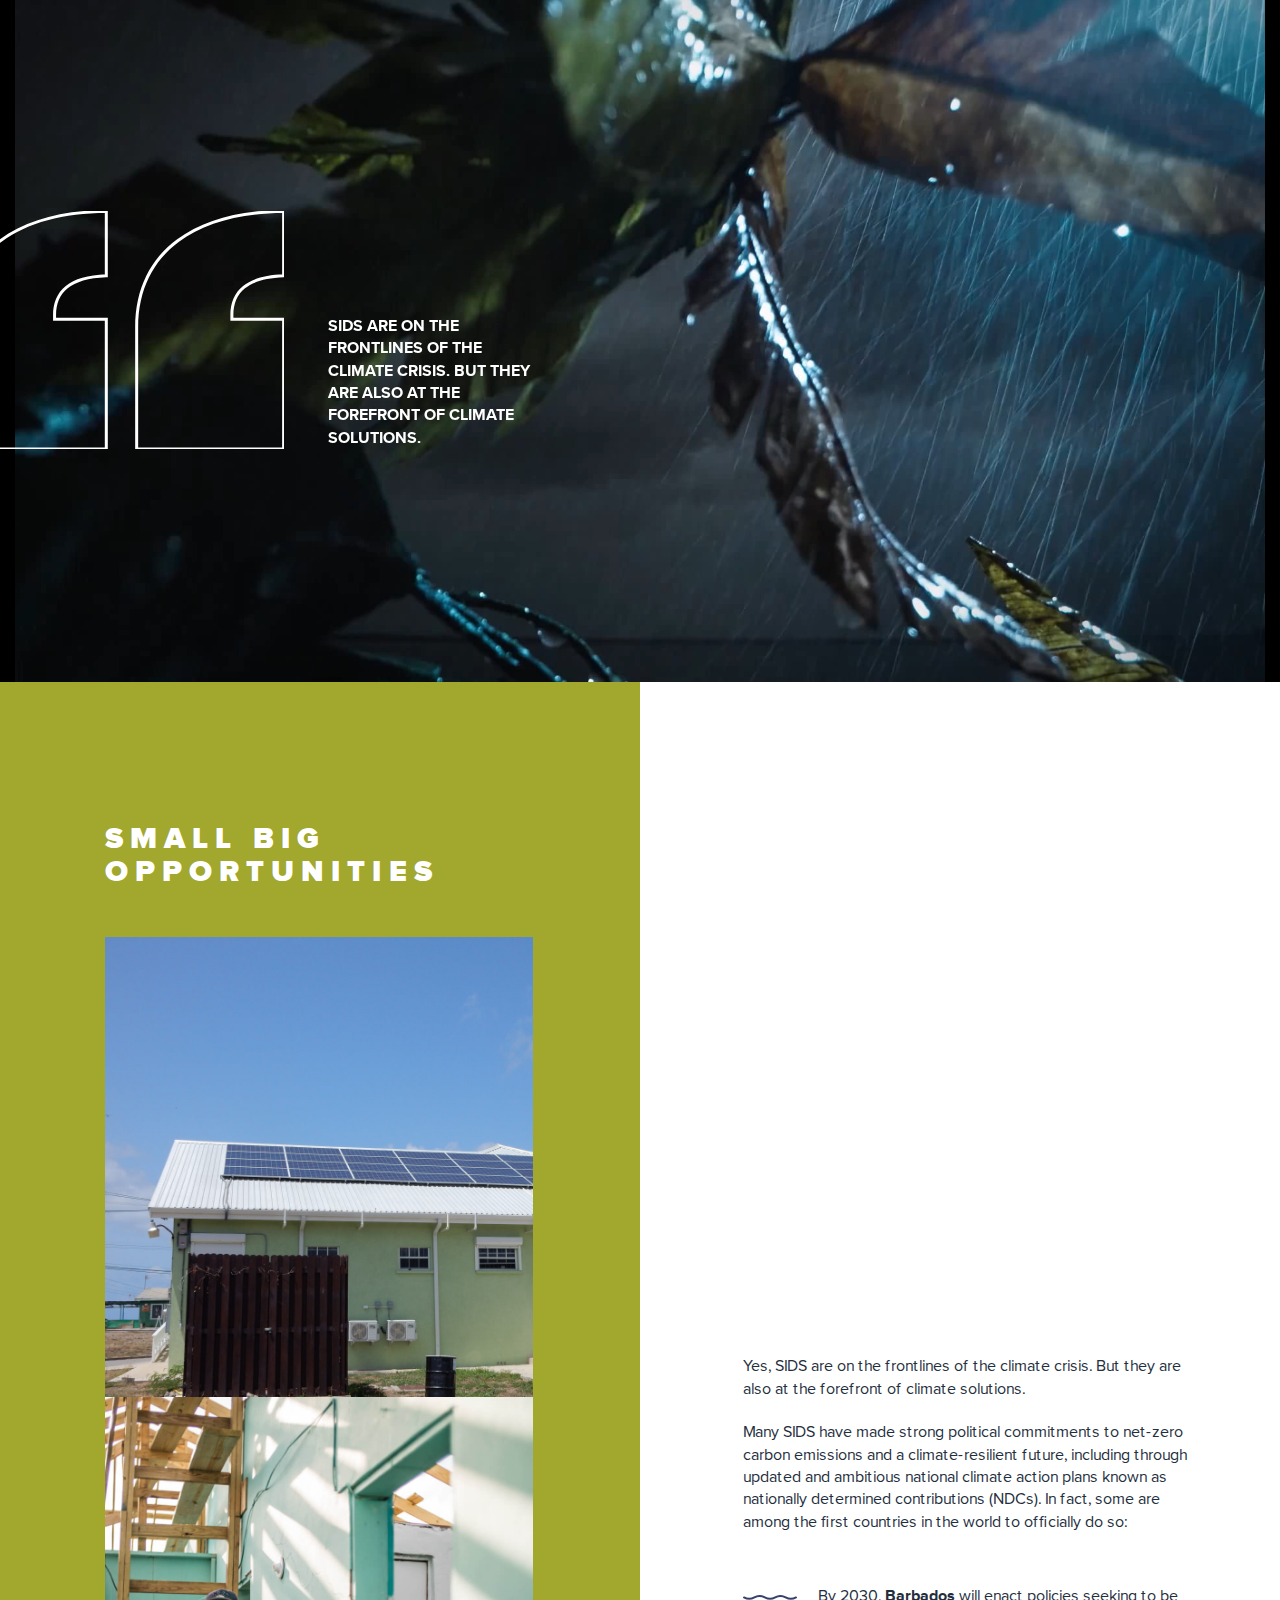
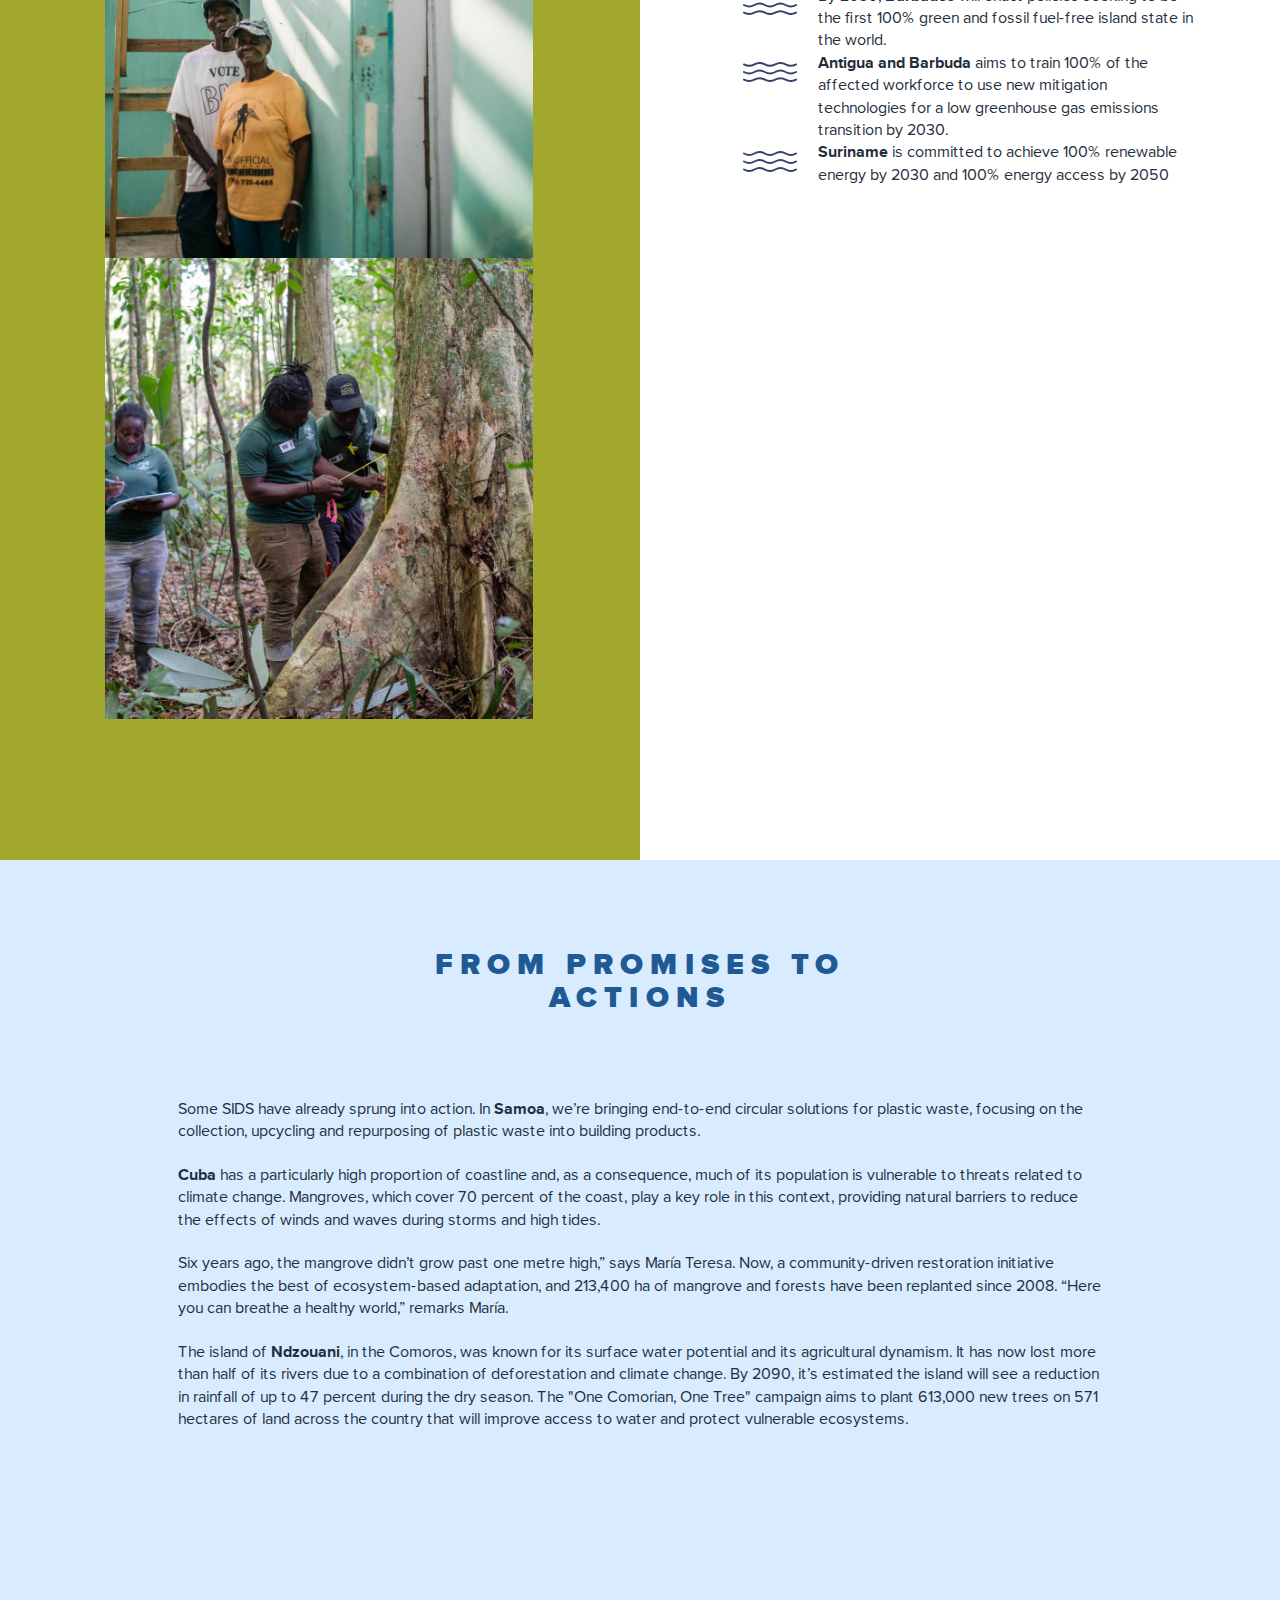
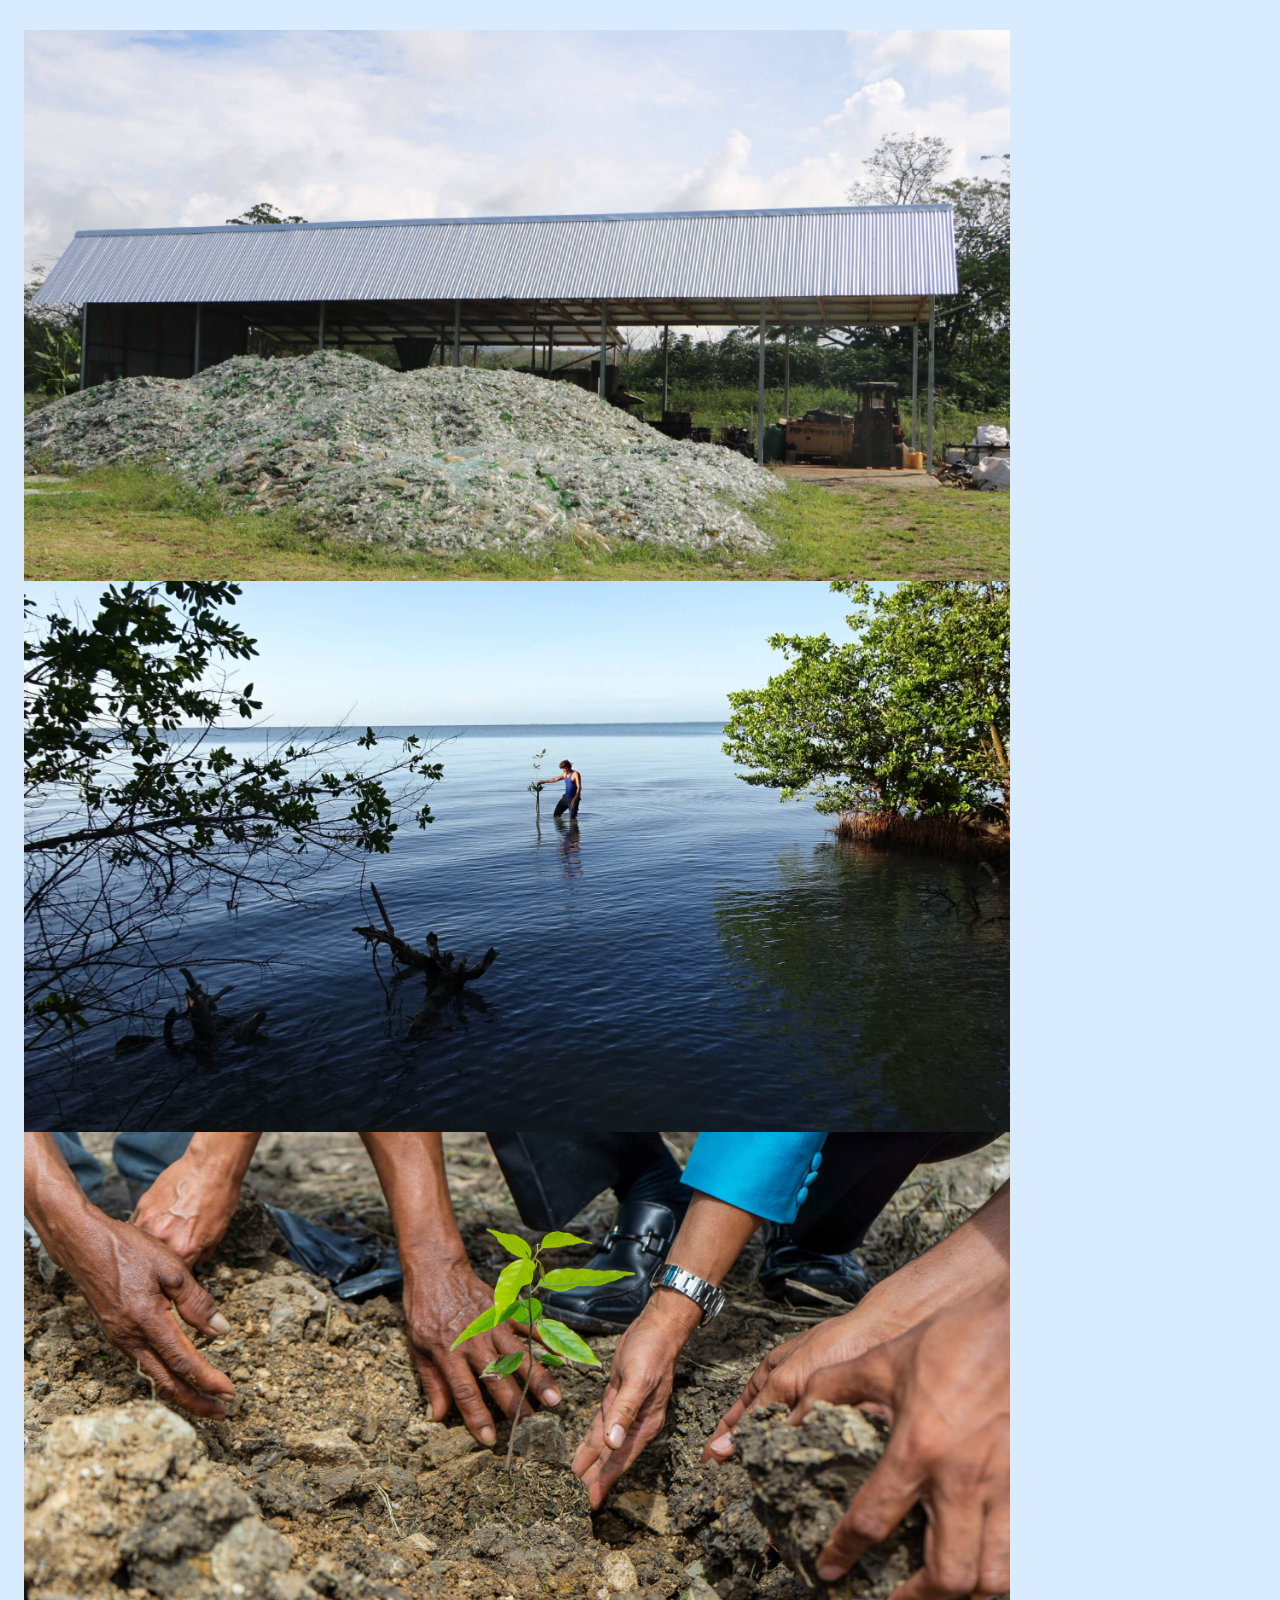
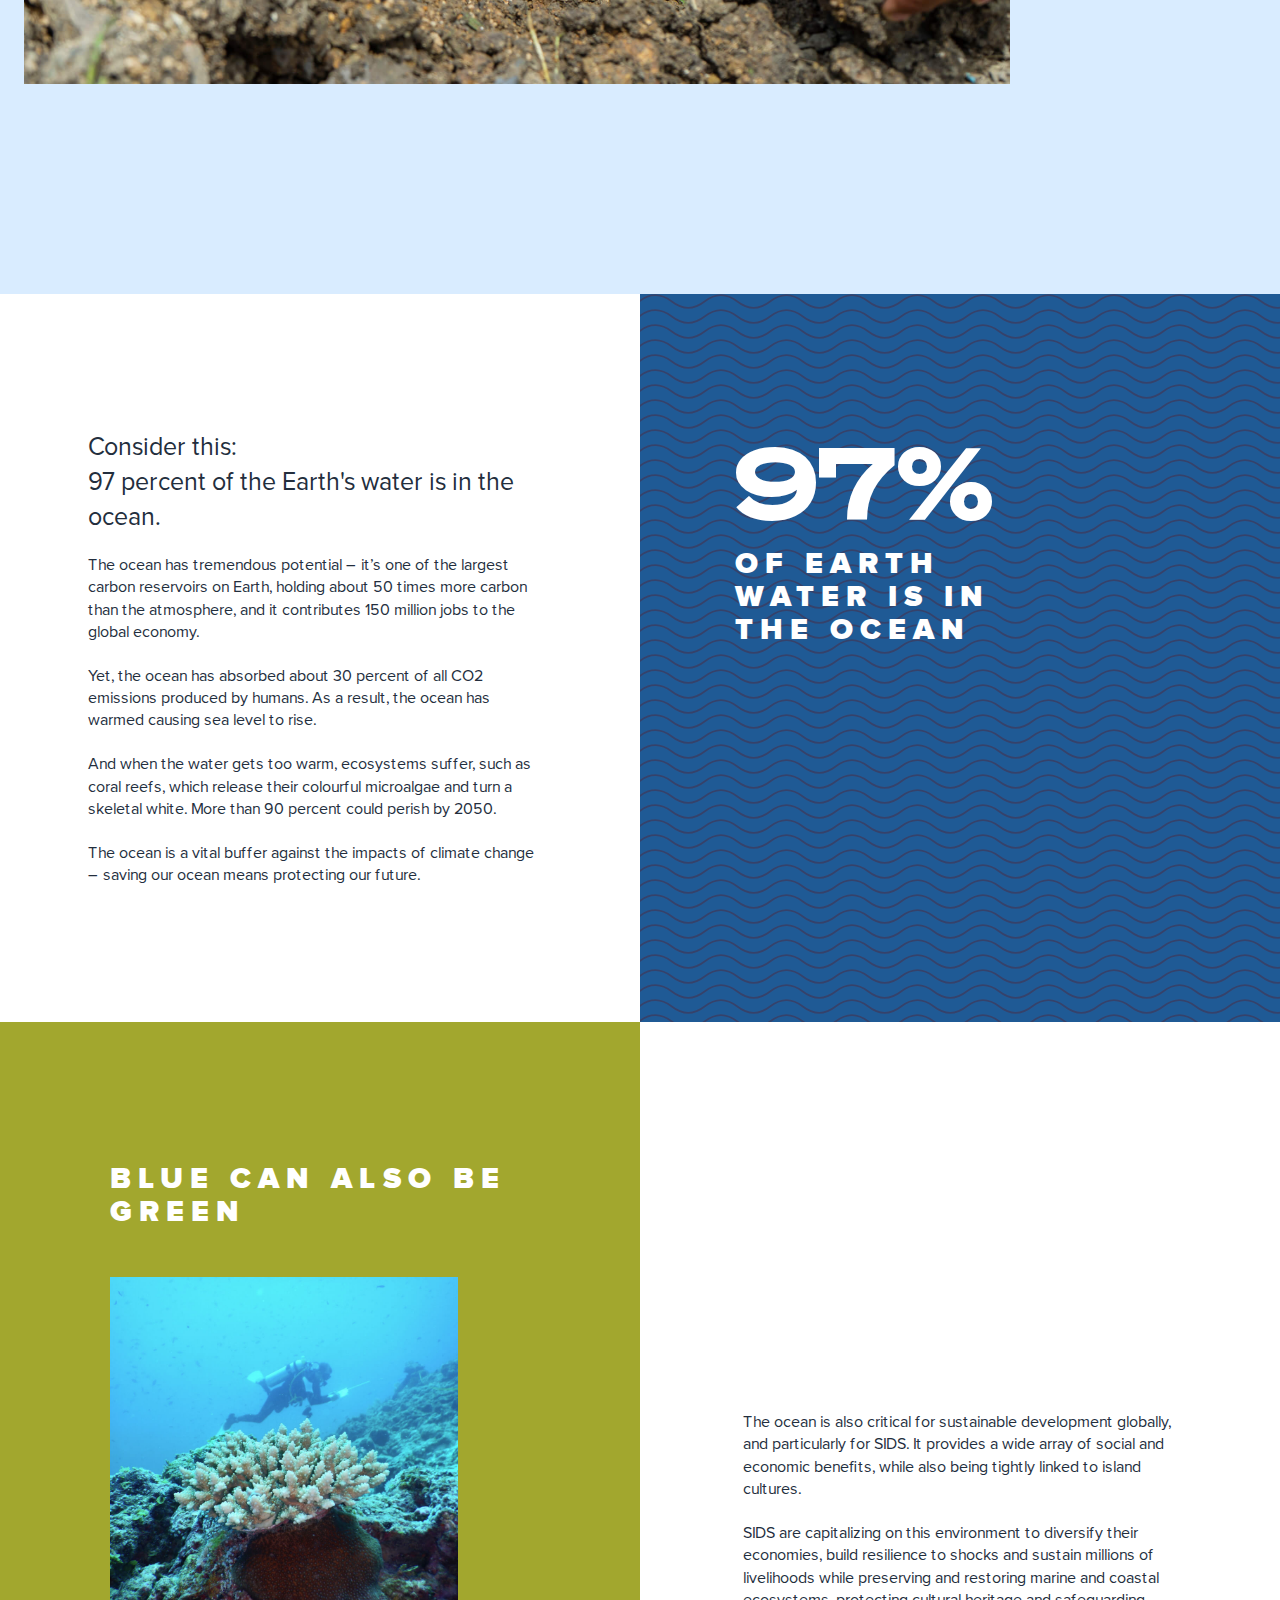
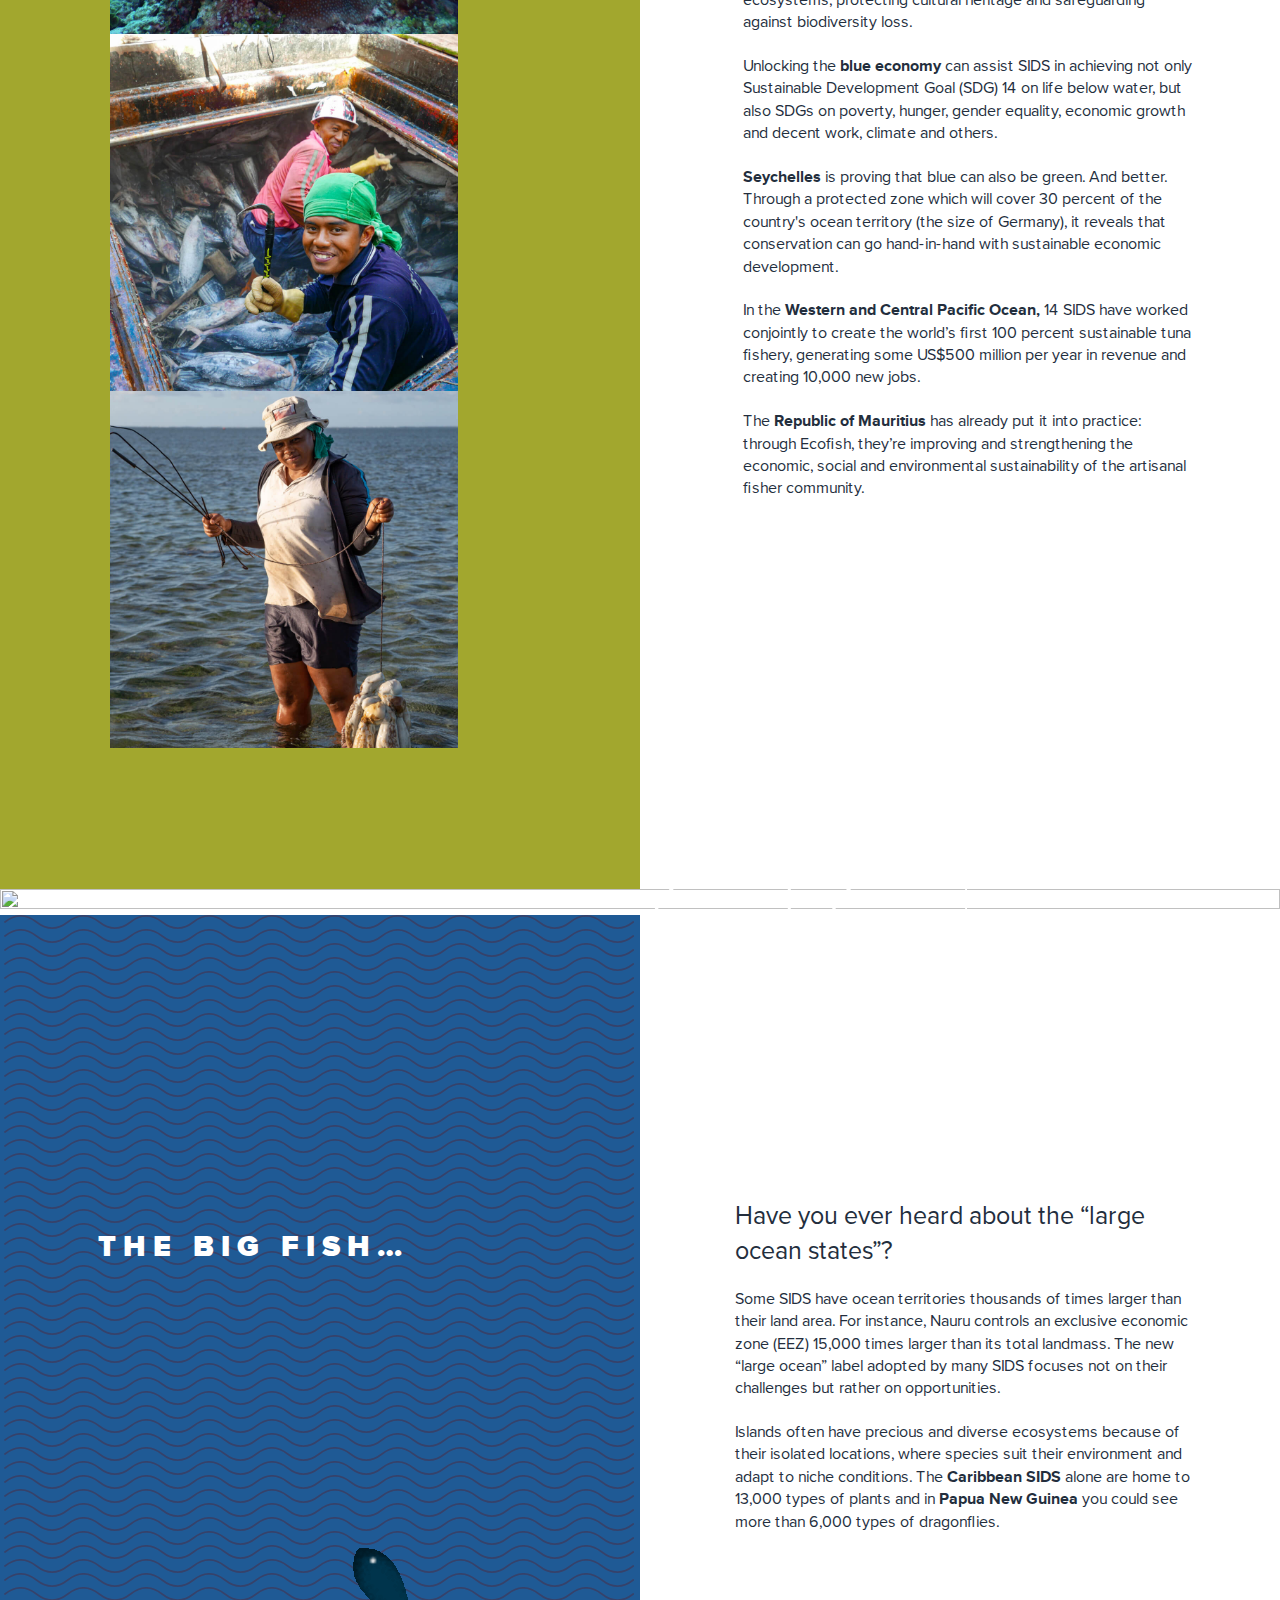
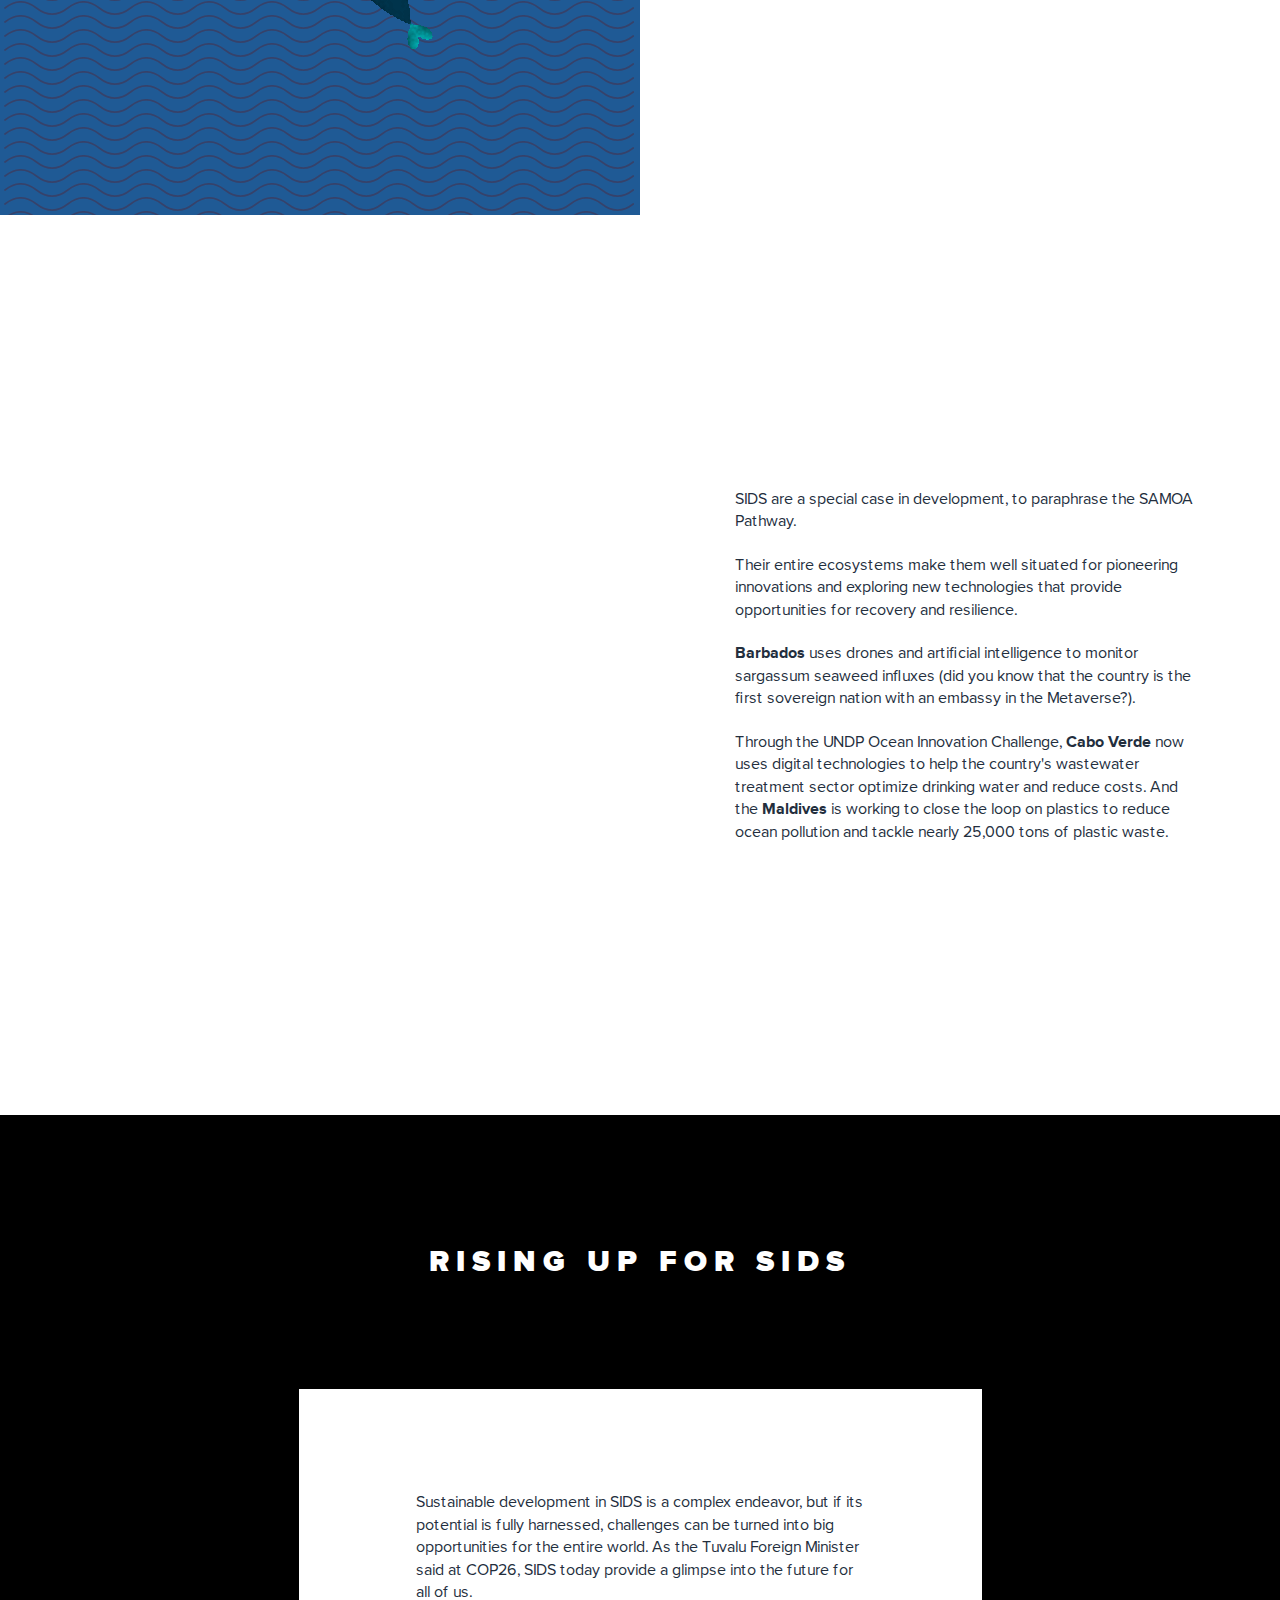
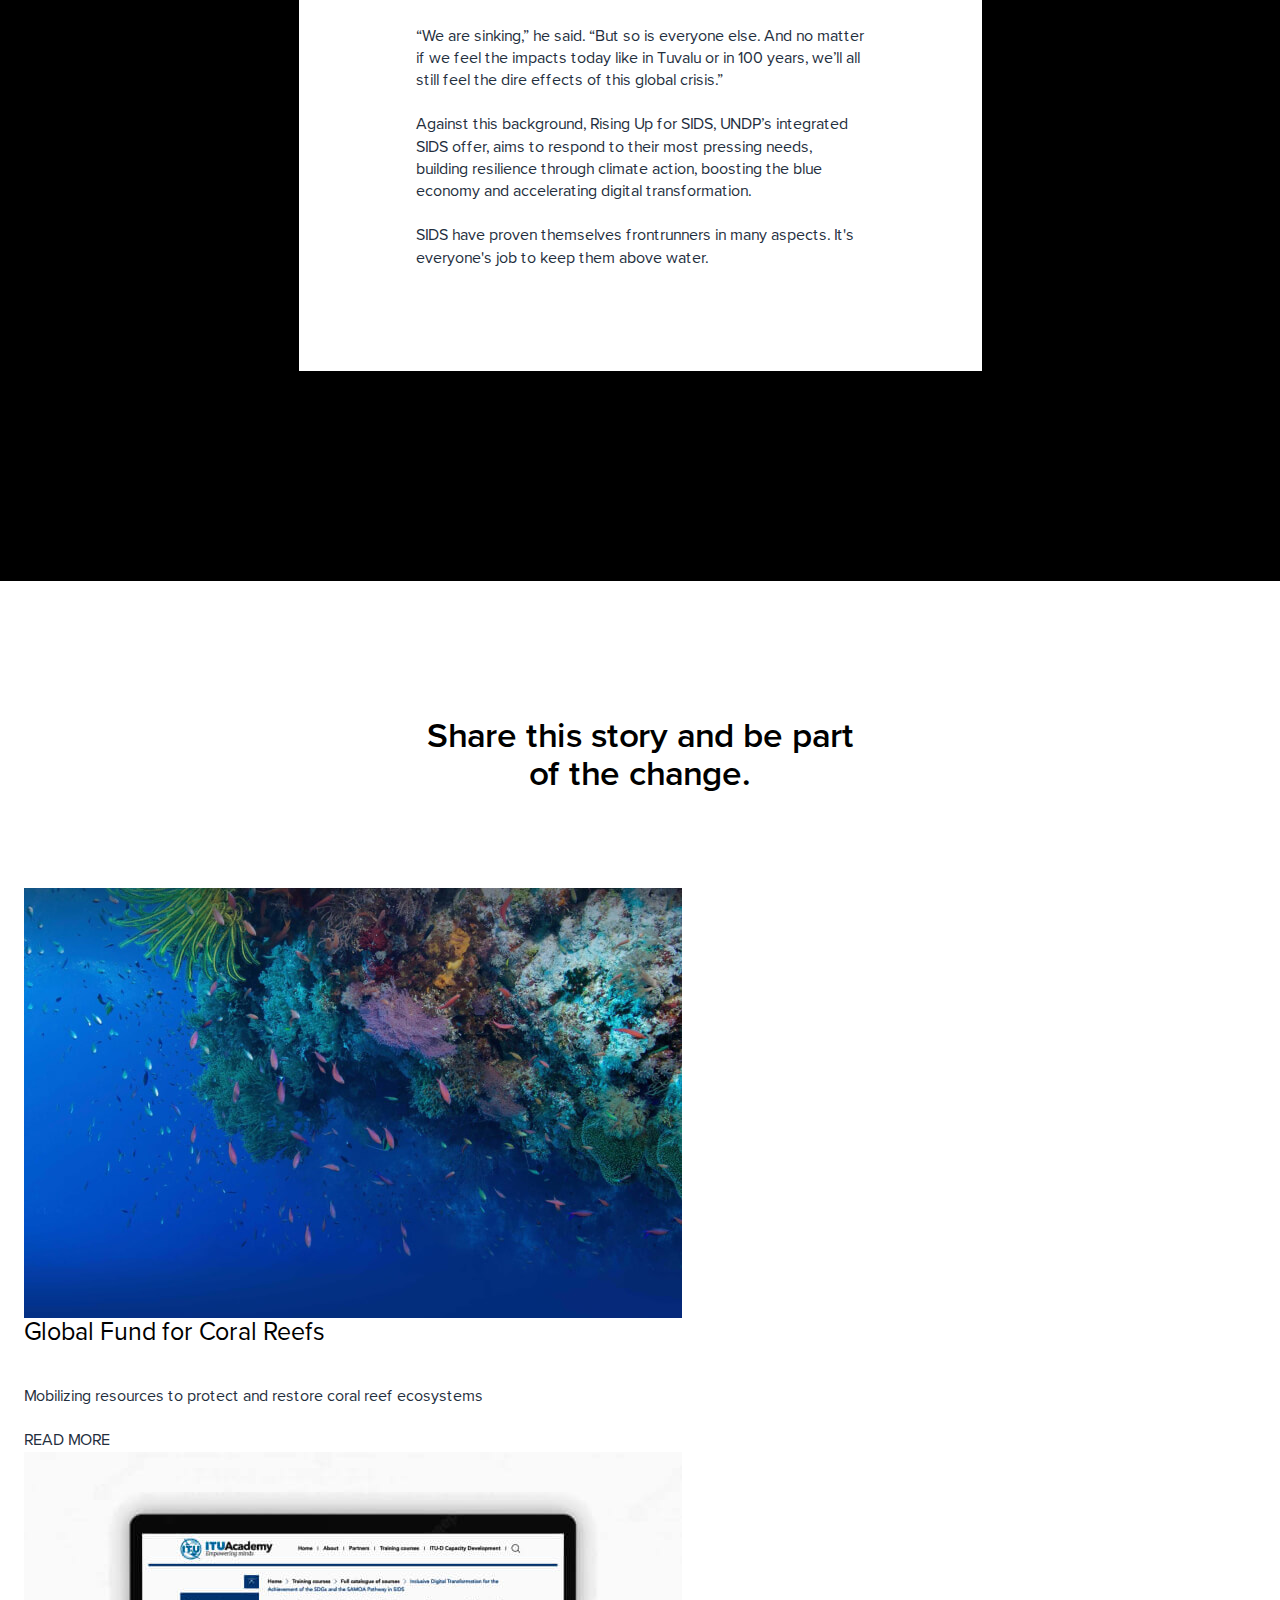
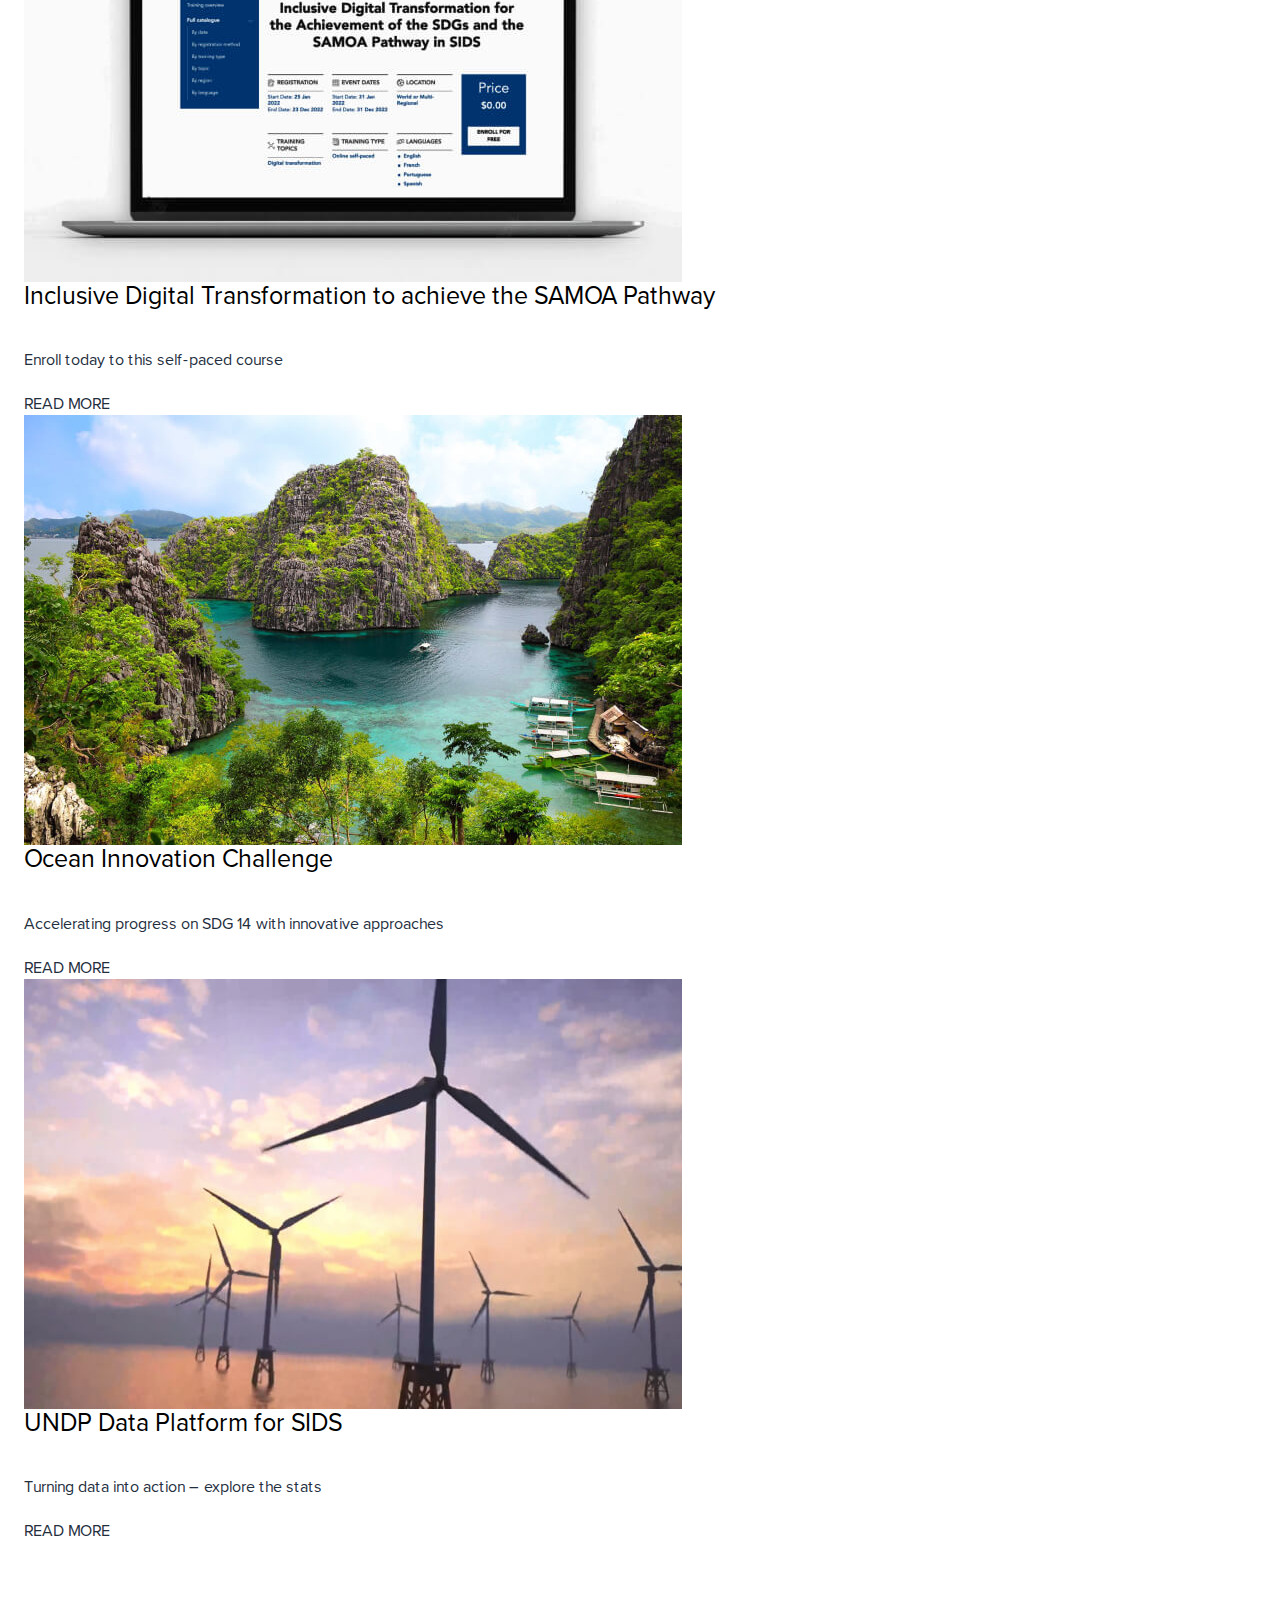
==== commit 2081df02: "Add files via upload" ====
--- a/index.html
+++ b/index.html
@@ -45,7 +45,7 @@
                     <div class="col-6">
                         <!-- brand logo -->
                         <div class="logo">
-                            <a href="https://www.undp.org/fr">
+                            <a href="https://www.undp.org/">
                                 <img src="images/logo.svg" alt="">
                             </a>
                         </div>
@@ -77,7 +77,7 @@
                         <h1>BLUER,
                             GREENER,
                             BETTER.</h1>
-                        <h3>“How Small Island Developing States are leading climate action”</h3>
+                        <h3>How Small Island Developing States are leading climate action</h3>
                         <div class="quotes-holder">
                             <div class="ico-frame">
                                 <img src="images/ico-quotes-white.svg" alt="">
@@ -93,7 +93,7 @@
                         <h1>BLUER,
                             GREENER,
                             BETTER.</h1>
-                        <h3>“How Small Island Developing States are leading climate action”</h3>
+                        <h3>How Small Island Developing States are leading climate action</h3>
                     </div>
                     <div class="tree">
                         <img src="images/img2.png" alt="">
@@ -236,8 +236,8 @@
                                         <img class="image-carousel__image" src="images/img6.jpg" alt="" />
                                         <div class="slide-caption">
                                             <div class="text">
-                                                <strong>UNDP Barbados</strong>
-                                                <p>Barbados demonstrates climate leadership with an ambitious updated NDC.</p>
+                                                <strong>"UNDP Barbados DREAM Project"</strong>
+                                                <p>The DREAM project in Barbados aims to reduce greenhouse gas emissions by using renewable energy for electricity generation while strengthening the country's disaster risk response.</p>
                                             </div>
                                         </div>
                                     </div>
@@ -245,8 +245,8 @@
                                         <img class="image-carousel__image" src="images/img7.jpg" alt="" />
                                         <div class="slide-caption">
                                             <div class="text">
-                                                <strong>UNDP / Michael Atwood</strong>
-                                                <p>Six months after two of the most powerful hurricanes recorded over the Atlantic wreaked havoc in the Caribbean, women and men in Antigua and Barbuda are working around the clock to build back better.</p>
+                                                <strong>"UNDP Michael Atwood"</strong>
+                                                <p>After two of the most powerful hurricanes recorded over the Atlantic wreaked havoc in the Caribbean, women and men in Antigua and Barbuda are working hard to build back better.</p>
                                             </div>
                                         </div>
                                     </div>
@@ -254,8 +254,8 @@
                                         <img class="image-carousel__image" src="images/img11.jpg" alt="" />
                                         <div class="slide-caption">
                                             <div class="text">
-                                                <strong>UNDP Suriname </strong>
-                                                <p>Suriname is committed to achieve 100% renewable energy by 2030 and 100% energy access by 2050. </p>
+                                                <strong>Harvey Lisse</strong>
+                                                <p>Suriname has deepened its commitment to renewable energy, with a broad strategy for reducing emissions from deforestation and forest degradation.</p>
                                             </div>
                                         </div>
                                     </div>
@@ -322,8 +322,8 @@
                             <img class="image-carousel__image" src="images/img8.jpg" alt="" />
                             <div class="slide-caption">
                                 <div class="text">
-                                    <strong>UNDP Samoa / L.Lesa</strong>
-                                    <p>A recycling facility is about to crush and process trush into other reusable items and goods.  </p>
+                                    <strong>"UNDP Samoa L.Lesa"</strong>
+                                    <p>A recycling facility in Samoa processes trash into reusable items and goods.  </p>
                                 </div>
                             </div>
                         </div>
@@ -331,8 +331,8 @@
                             <img class="image-carousel__image" src="images/img9.jpg" alt="" />
                             <div class="slide-caption">
                                 <div class="text">
-                                    <strong>UNDP Cuba / Manglar Vivo Project</strong>
-                                    <p>Planting mangroves in Artemisa Province's Cajío coast. </p>
+                                    <strong>"UNDP Cuba Manglar Vivo Project"</strong>
+                                    <p>Members of the community of Cajío, Artemisa Province in Cuba, plant mangroves on the coasts to protect against erosion, flooding and storm surges.</p>
                                 </div>
                             </div>
                         </div>
@@ -341,7 +341,7 @@
                             <div class="slide-caption">
                                 <div class="text">
                                     <strong>UNDP Comoros</strong>
-                                    <p>Tree planting initiative as part of the UNDP-supported "One Comorian, One Tree" campaign in Comoros.</p>
+                                    <p>The reforestation efforts of the "One Comorian, One Tree" campaign will improve access to water, protect vulnerable ecosystems, and generate a vital public good that will benefit the people of Comoros and the world.</p>
                                 </div>
                             </div>
                         </div>
@@ -365,9 +365,11 @@
                 </div>
                 <div class="col-12 col-md-6 pl-0 carbon-details-inner">
                     <div class="text">
-                        <div class="heading-frame">
-                            <strong class="percentage-tag">97%</strong>
-                            <h4>of earth water is in the ocean</h4>
+                        <div class="heading-frame ocean">
+                            <div class="t-box">
+                                <strong class="percentage-tag">97%</strong>
+                                <h4>of earth water is in the ocean</h4>
+                            </div>
                         </div>
                     </div>
                     <div class="show-tablet">
@@ -387,7 +389,7 @@
         <section class="opportunities-holder second">
             <div class="row opportunities-cols">
                 <div class="col-12 col-md-6 pr-0 opportunity-images">
-                    <div class="text-frame">
+                    <div class="text-frame slide-holder-area">
                         <div class="show-desktop-large">
                             <h4>Blue can also be green</h4>
                         </div>
@@ -408,8 +410,8 @@
                                         <img class="image-carousel__image" src="images/img12.jpg" alt="" />
                                         <div class="slide-caption">
                                             <div class="text">
-                                                <strong>Matthew Morgan / ICS</strong>
-                                                <p>Coral reefs support the economic pillars of the country, whilst at the same time supporting the livelihood and culture of the people of Seychelles, an archipelago in the western Indian Ocean. </p>
+                                                <strong>"ICS Matthew Morgan"</strong>
+                                                <p>When ocean temperatures become too warm, coral reefs release their colourful microalgae and turn a skeletal white. More than 90 percent could perish by 2050.</p>
                                             </div>
                                         </div>
                                     </div>
@@ -418,7 +420,7 @@
                                         <div class="slide-caption">
                                             <div class="text">
                                                 <strong>Francisco Blaha</strong>
-                                                <p>Crew members unloading frozen skipjack from the dry locker hatch in a purse seiner in a port in the Central Pacific. </p>
+                                                <p>Crew members unload frozen skipjack from a dry locker in the Central Pacific, home to the world's first 100% sustainable tuna fishery. </p>
                                             </div>
                                         </div>
                                     </div>
@@ -426,8 +428,8 @@
                                         <img class="image-carousel__image" src="images/img14.jpg" alt="" />
                                         <div class="slide-caption">
                                             <div class="text">
-                                                <strong>UNDP Mauritius and Seychelles / Stéphane Bellerose and Jean-Yan Norbert</strong>
-                                                <p>Setting for the lagoon at dawn, octopus fishers spend hours in the water at low tide, keeping their catch hooked on metal sticks. As the tide rises, they collectively get back to their respective boats and get back to the shore via known channels to avoid coral reefs.</p>
+                                                <strong>"UNDP Mauritius and Seychelles Stéphane Bellerose and Jean-Yan Norbert"</strong>
+                                                <p>Setting out for the lagoon at dawn, artisanal octopus fishers spend hours in the water at low tide, keeping their catch hooked to metal poles. As the tide rises, they return to their boats and guide them to shore through known channels to avoid damage to coral reefs.</p>
                                             </div>
                                         </div>
                                     </div>
--- a/css/main.css
+++ b/css/main.css
@@ -3124,6 +3124,19 @@
     margin-top: 136px;
   }
 }
+.details-holder .heading-frame.ocean {
+  max-width: 450px;
+  margin-left: auto;
+  margin-right: auto;
+}
+.details-holder .heading-frame.ocean .t-box {
+  max-width: 272px;
+}
+@media (min-width: 767px) {
+  .details-holder .heading-frame.ocean .t-box {
+    max-width: 300px;
+  }
+}
 .details-holder .img-frame {
   position: relative;
 }
@@ -3337,6 +3350,11 @@
     padding: 141px 0 141px 15px;
     margin: 0 0 0 auto;
   }
+}
+.opportunities-holder .text-frame.slide-holder-area {
+  max-width: 450px;
+  margin-left: auto;
+  margin-right: auto;
 }
 
 .opportunity-data h4 {
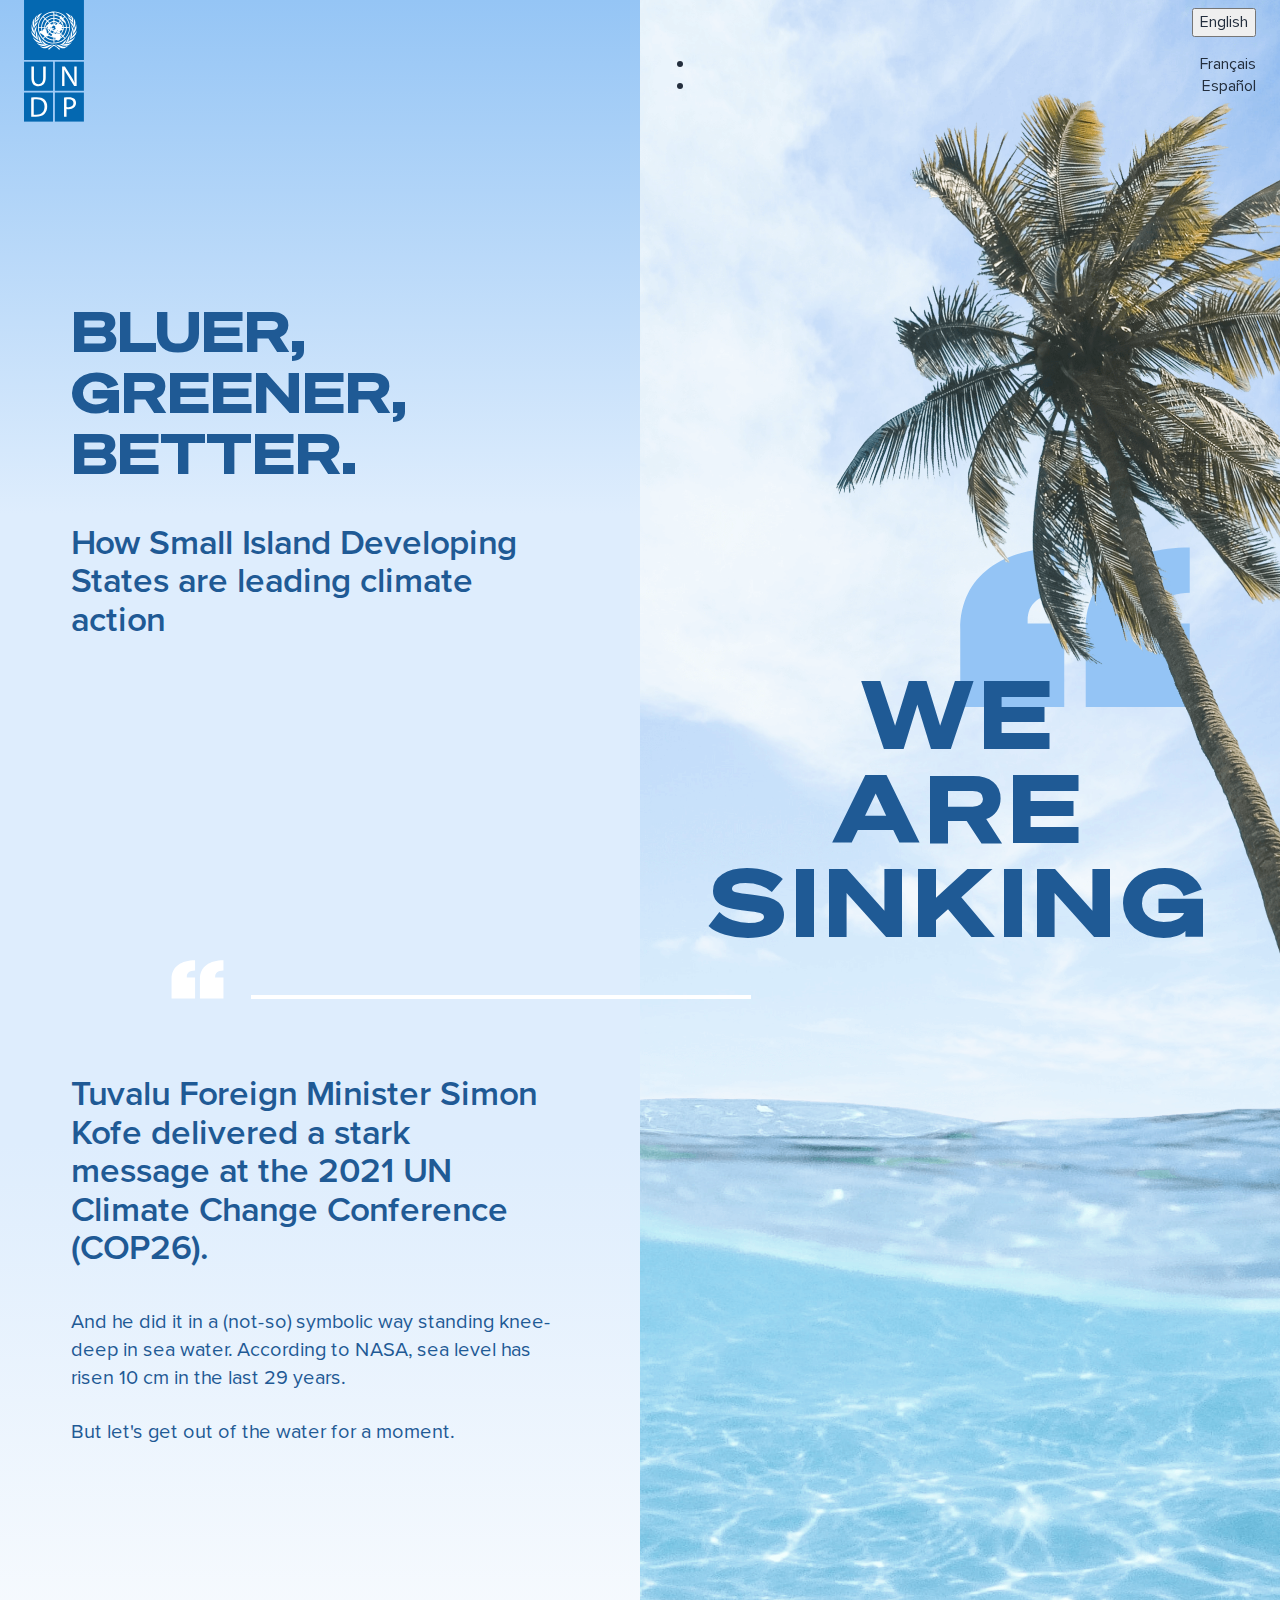
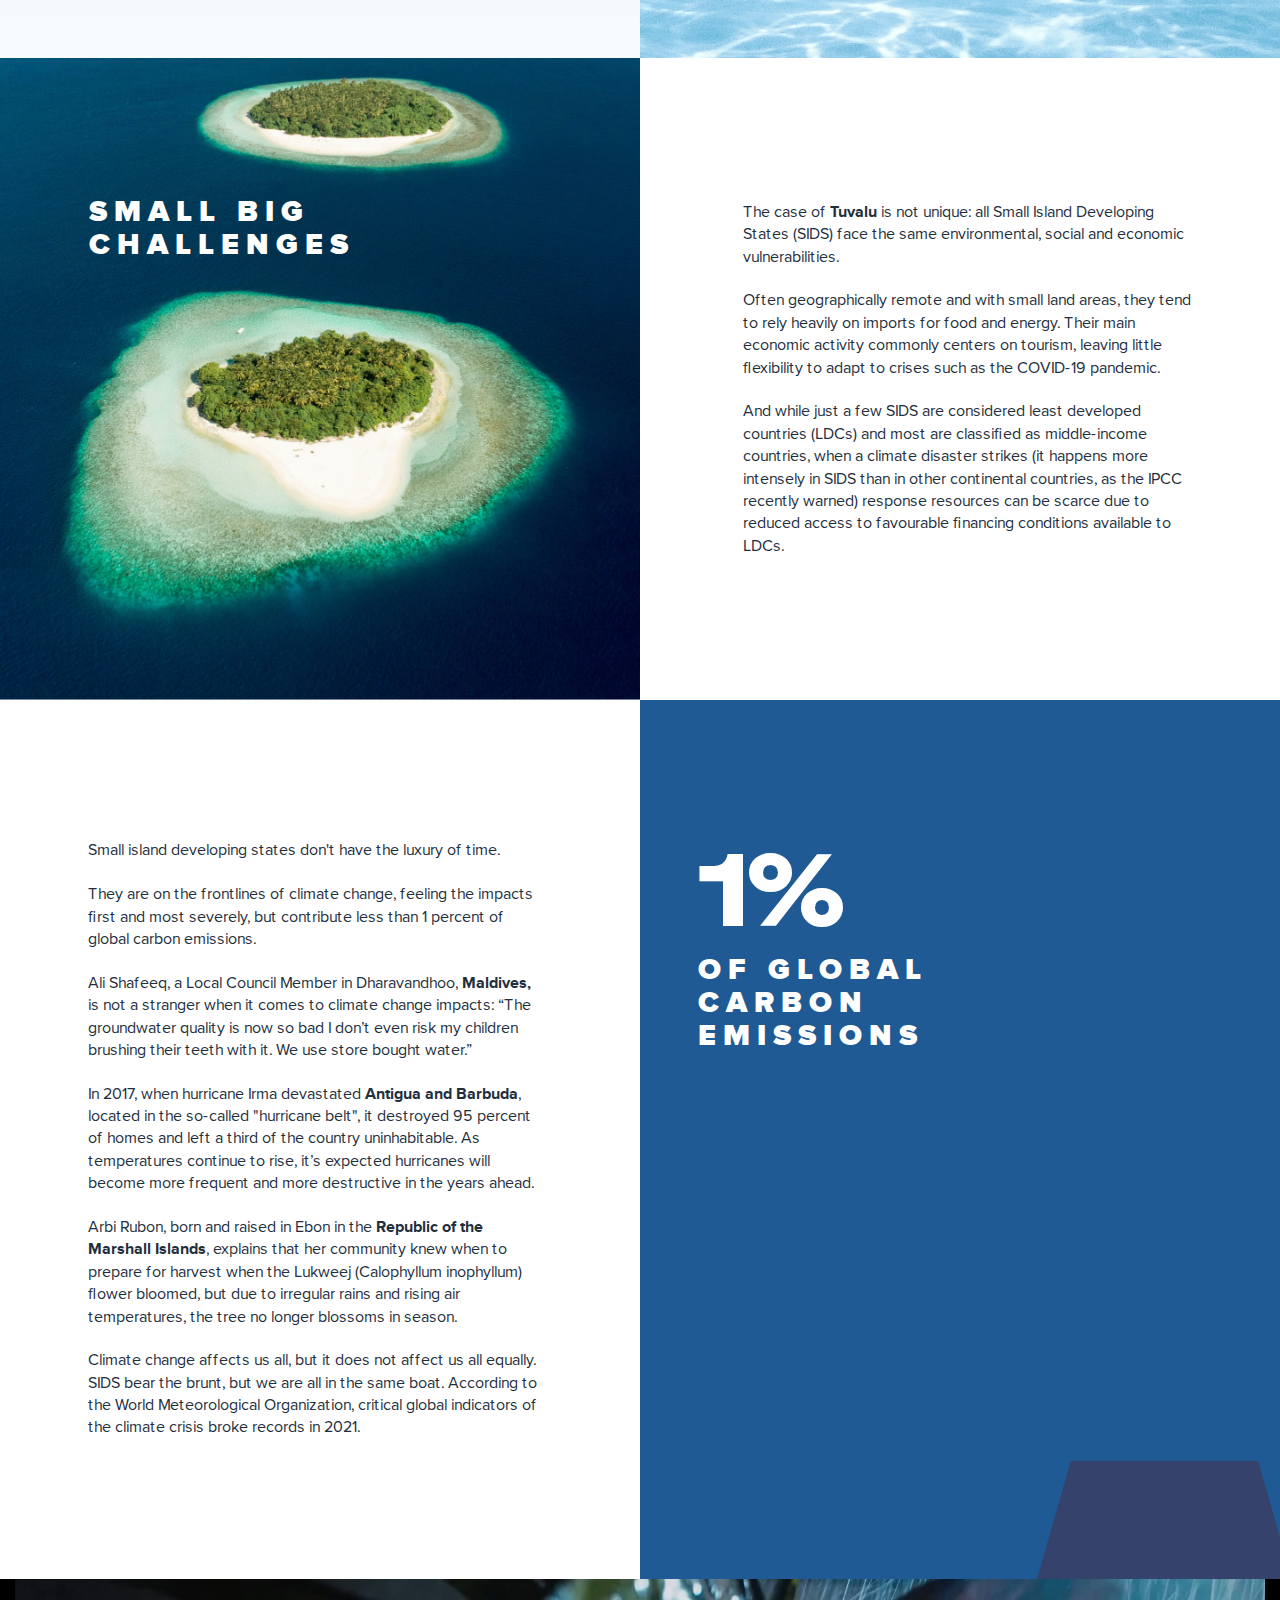
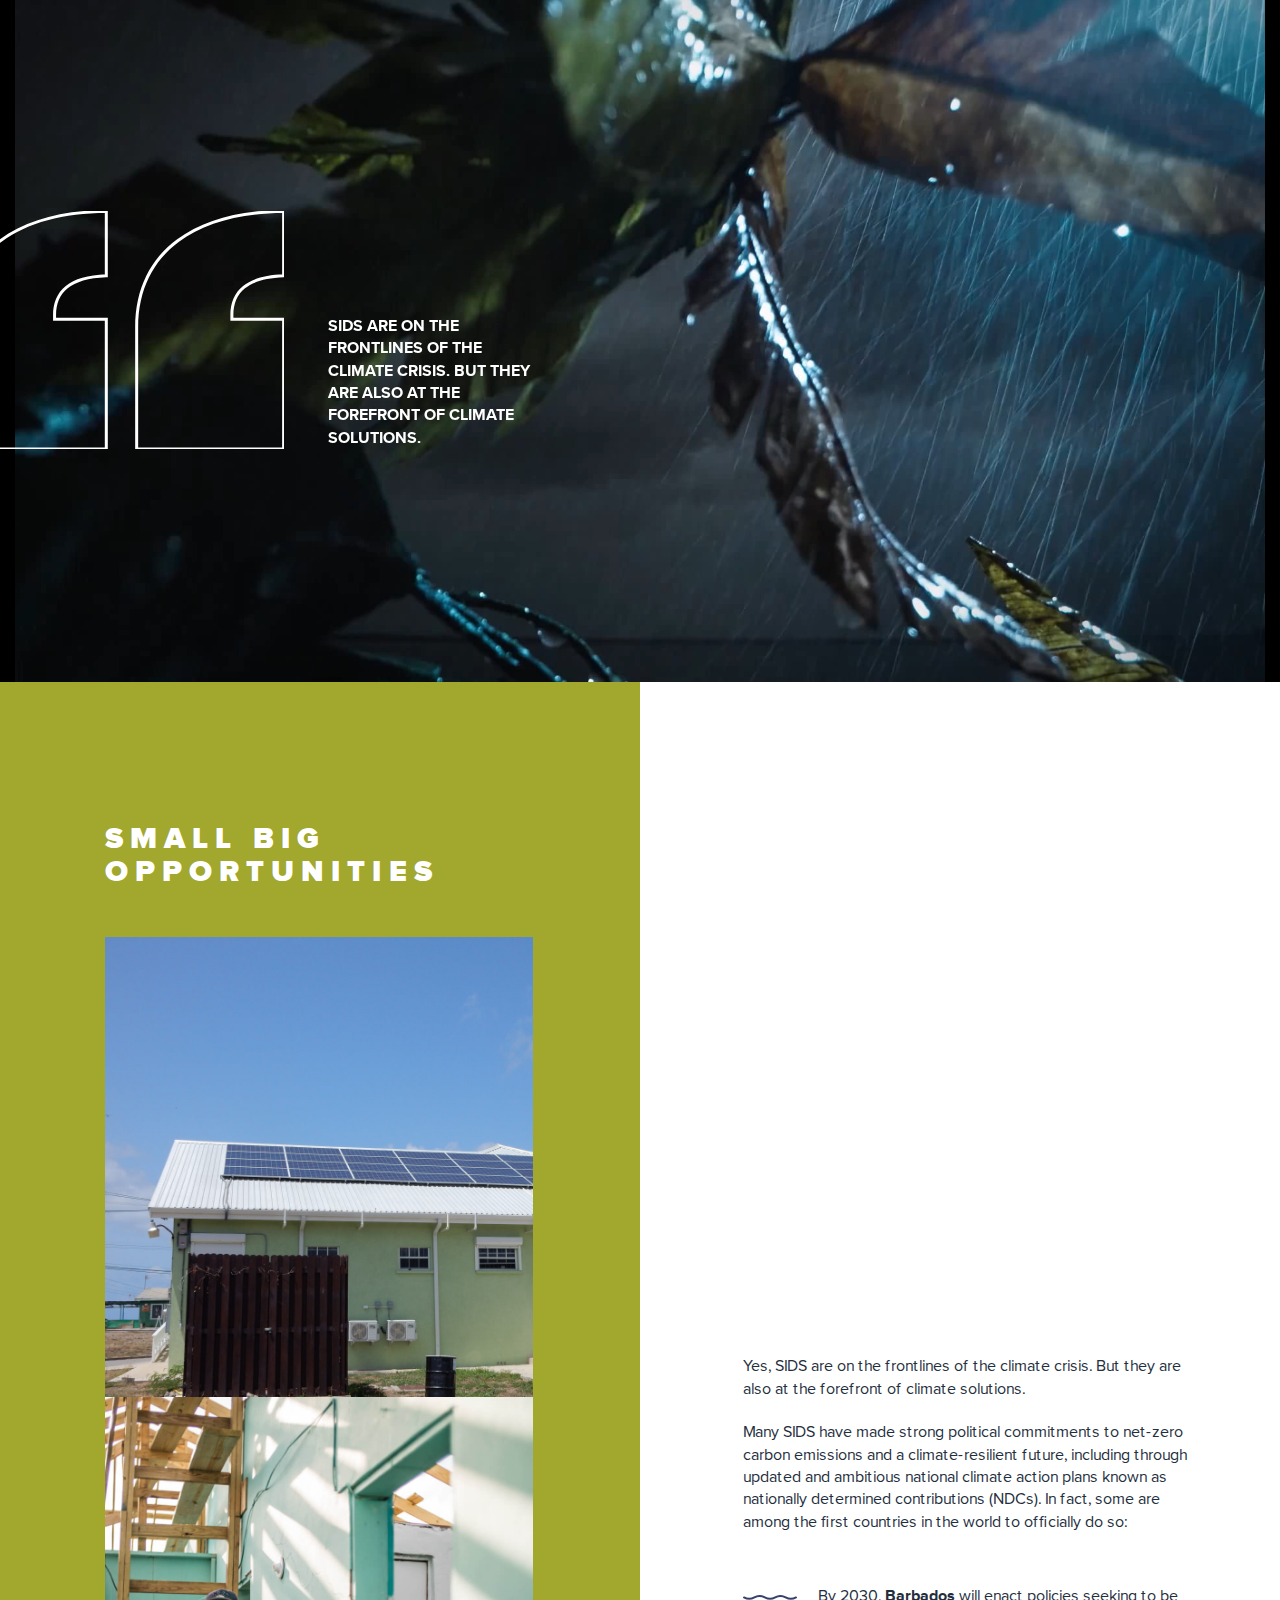
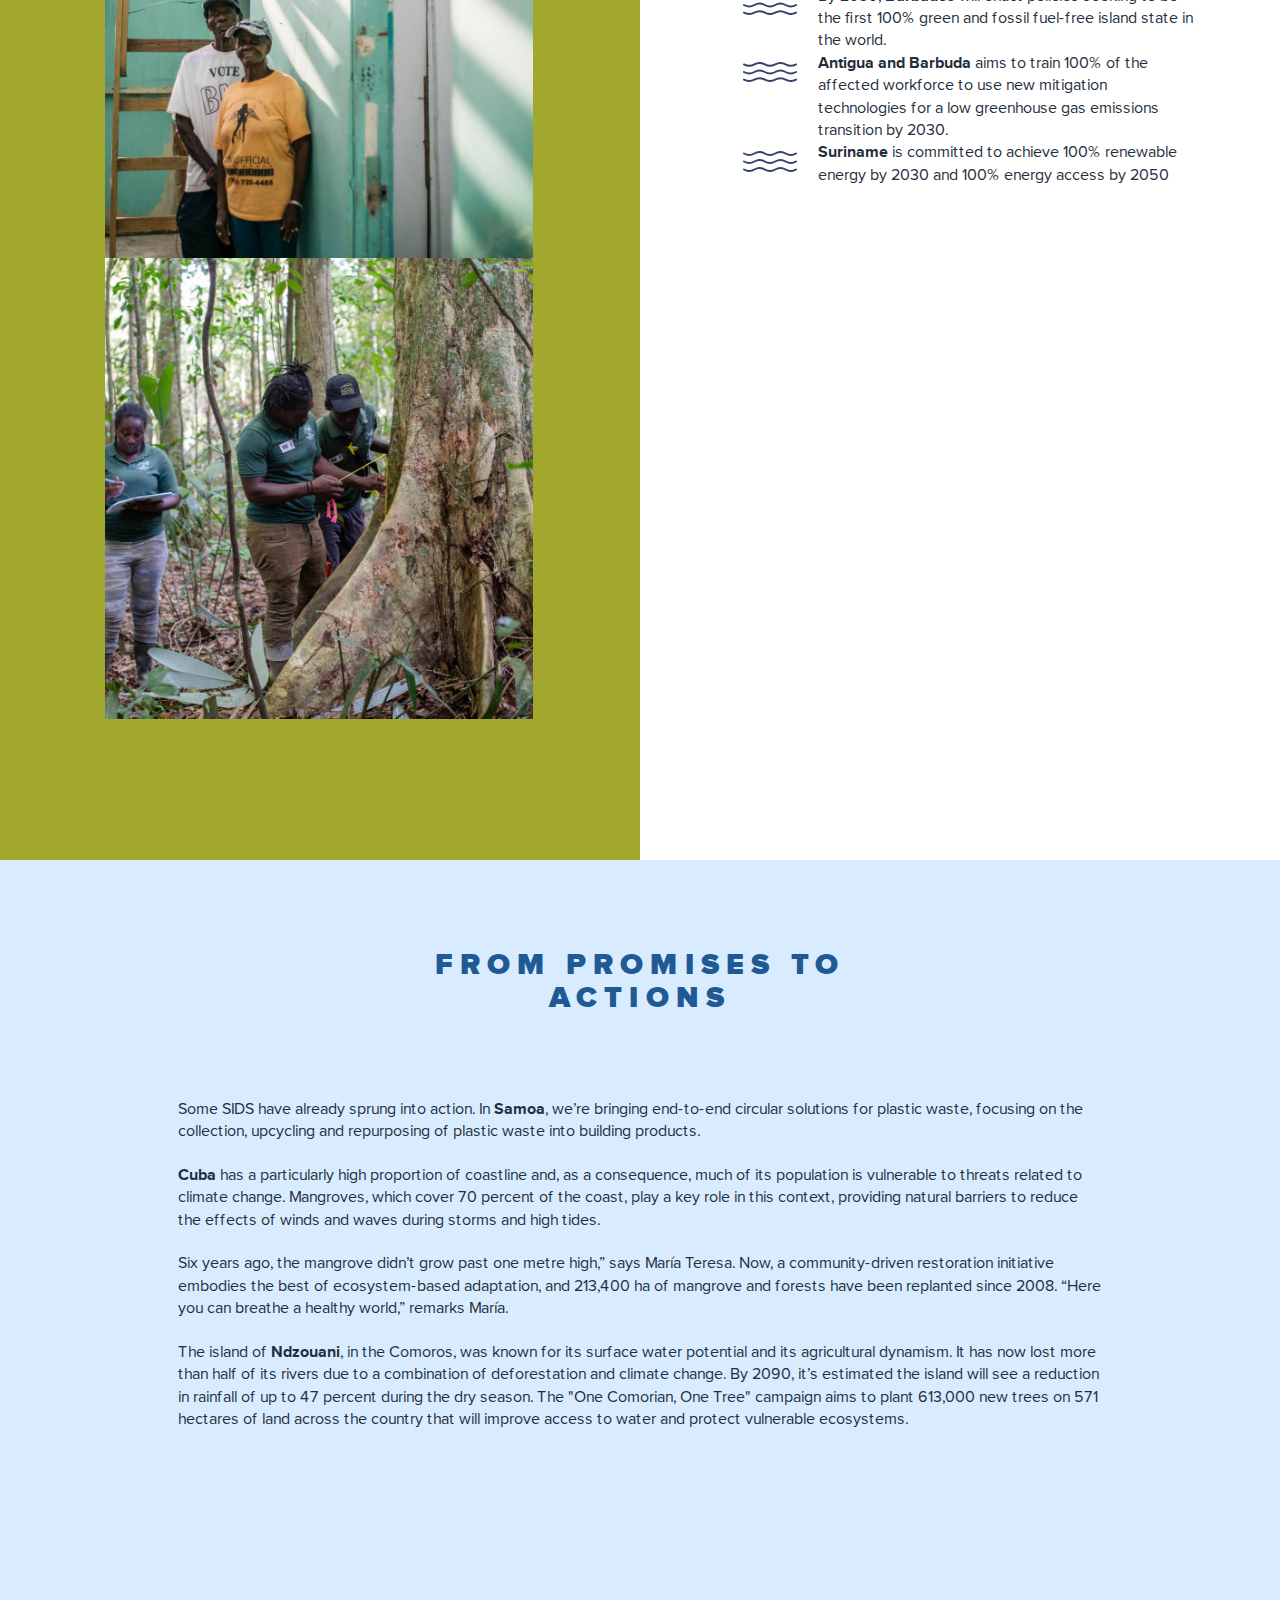
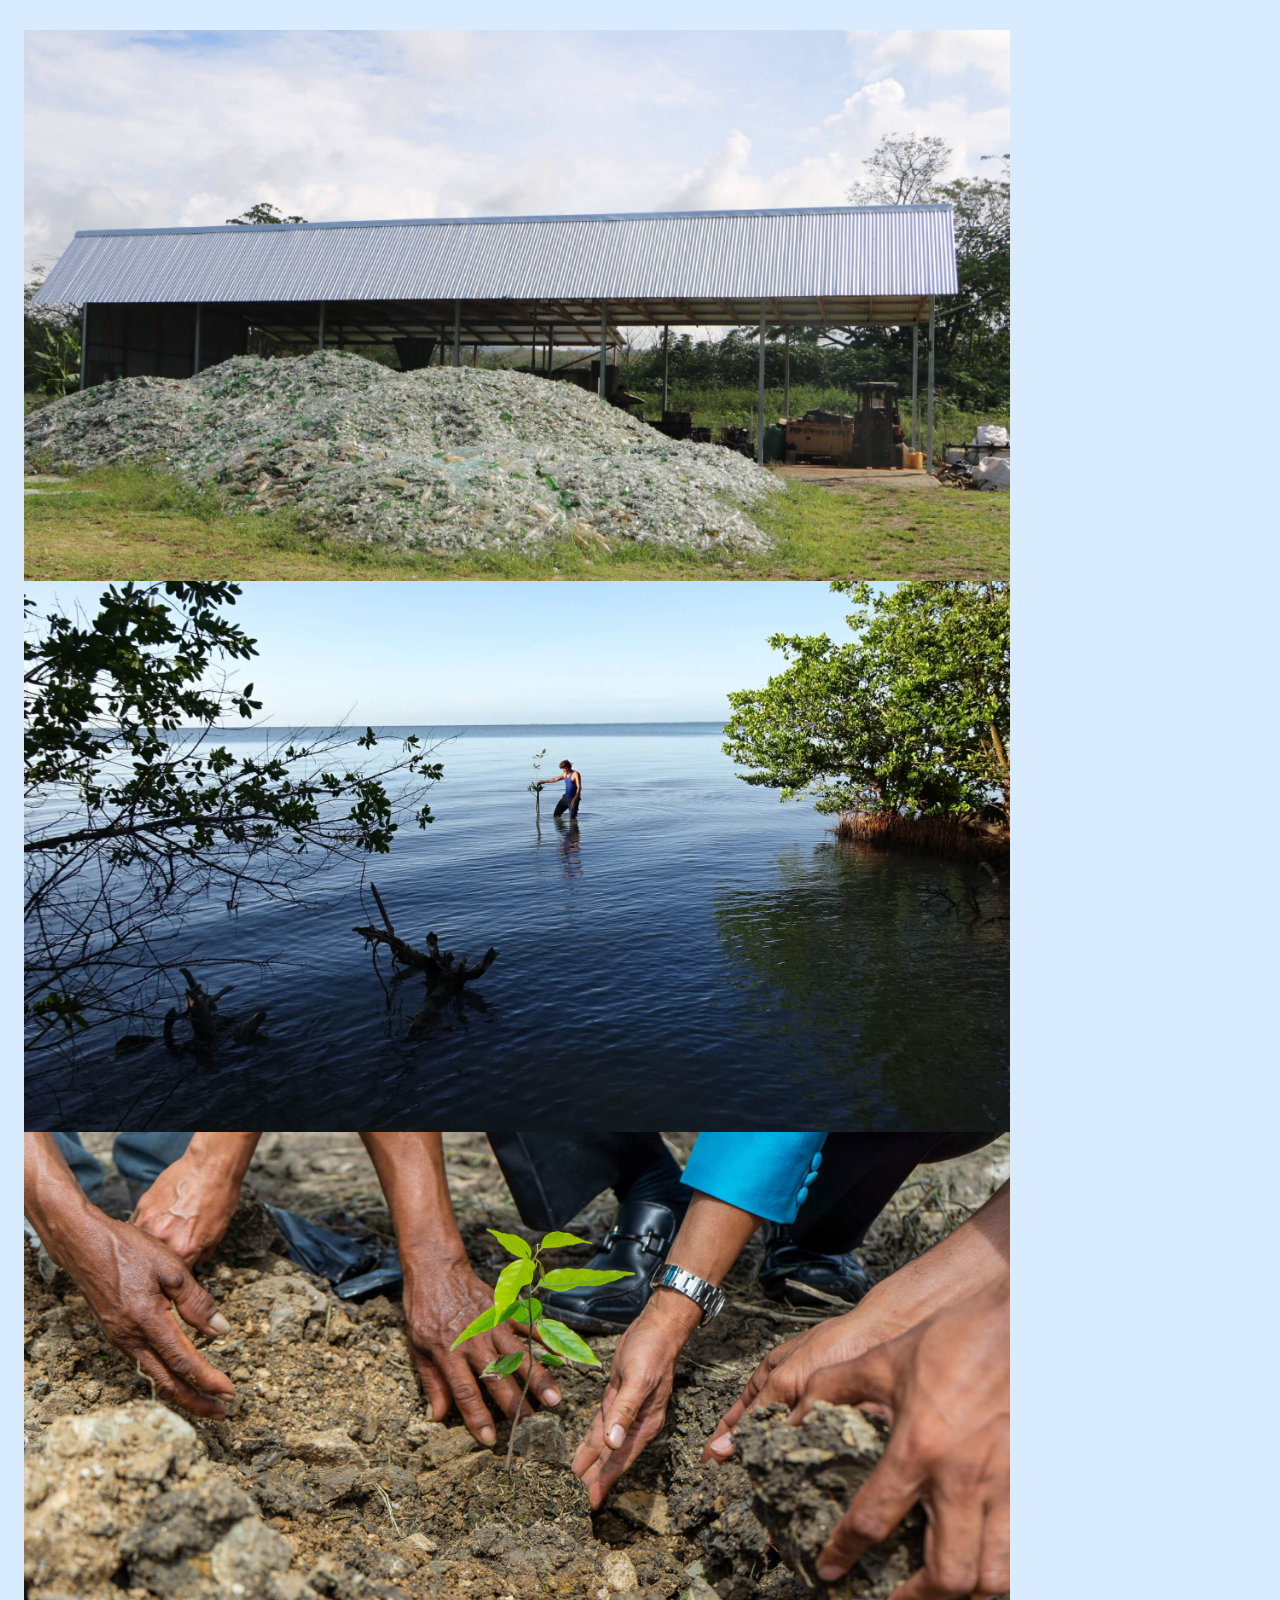
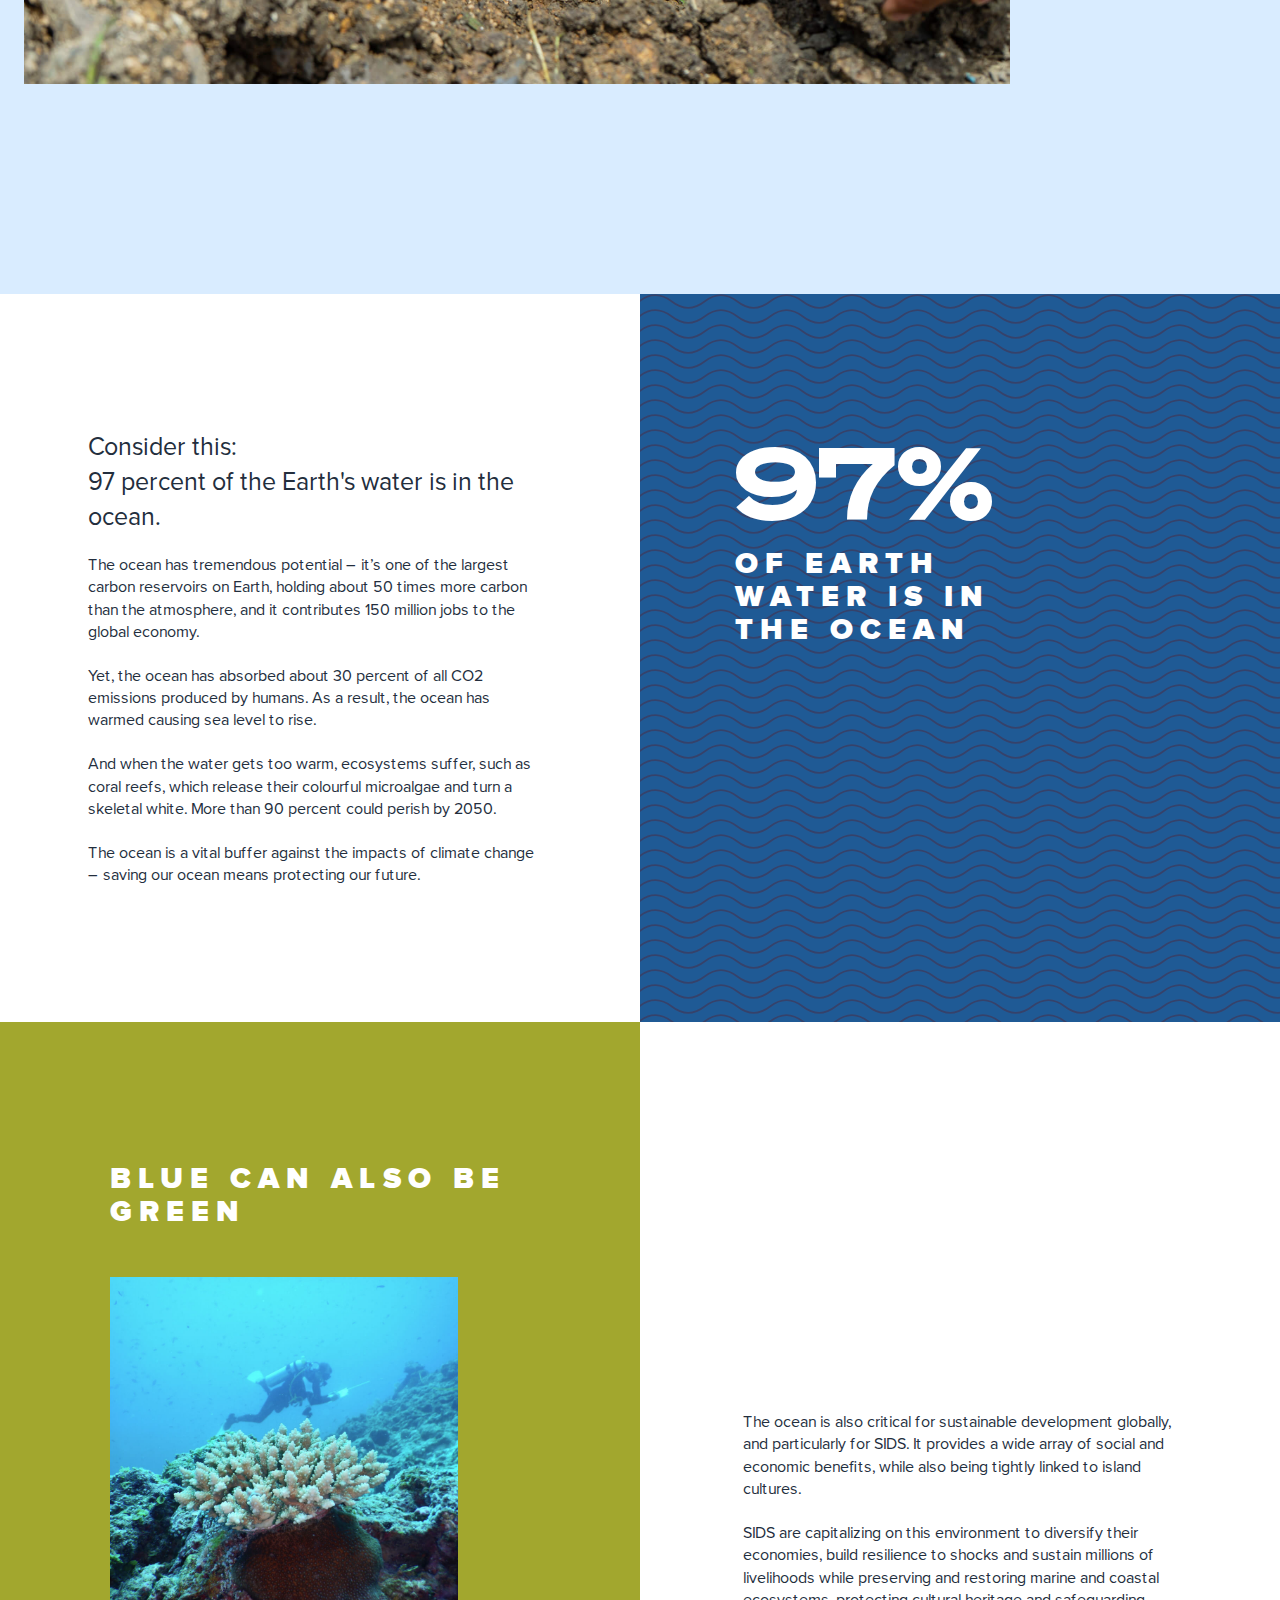
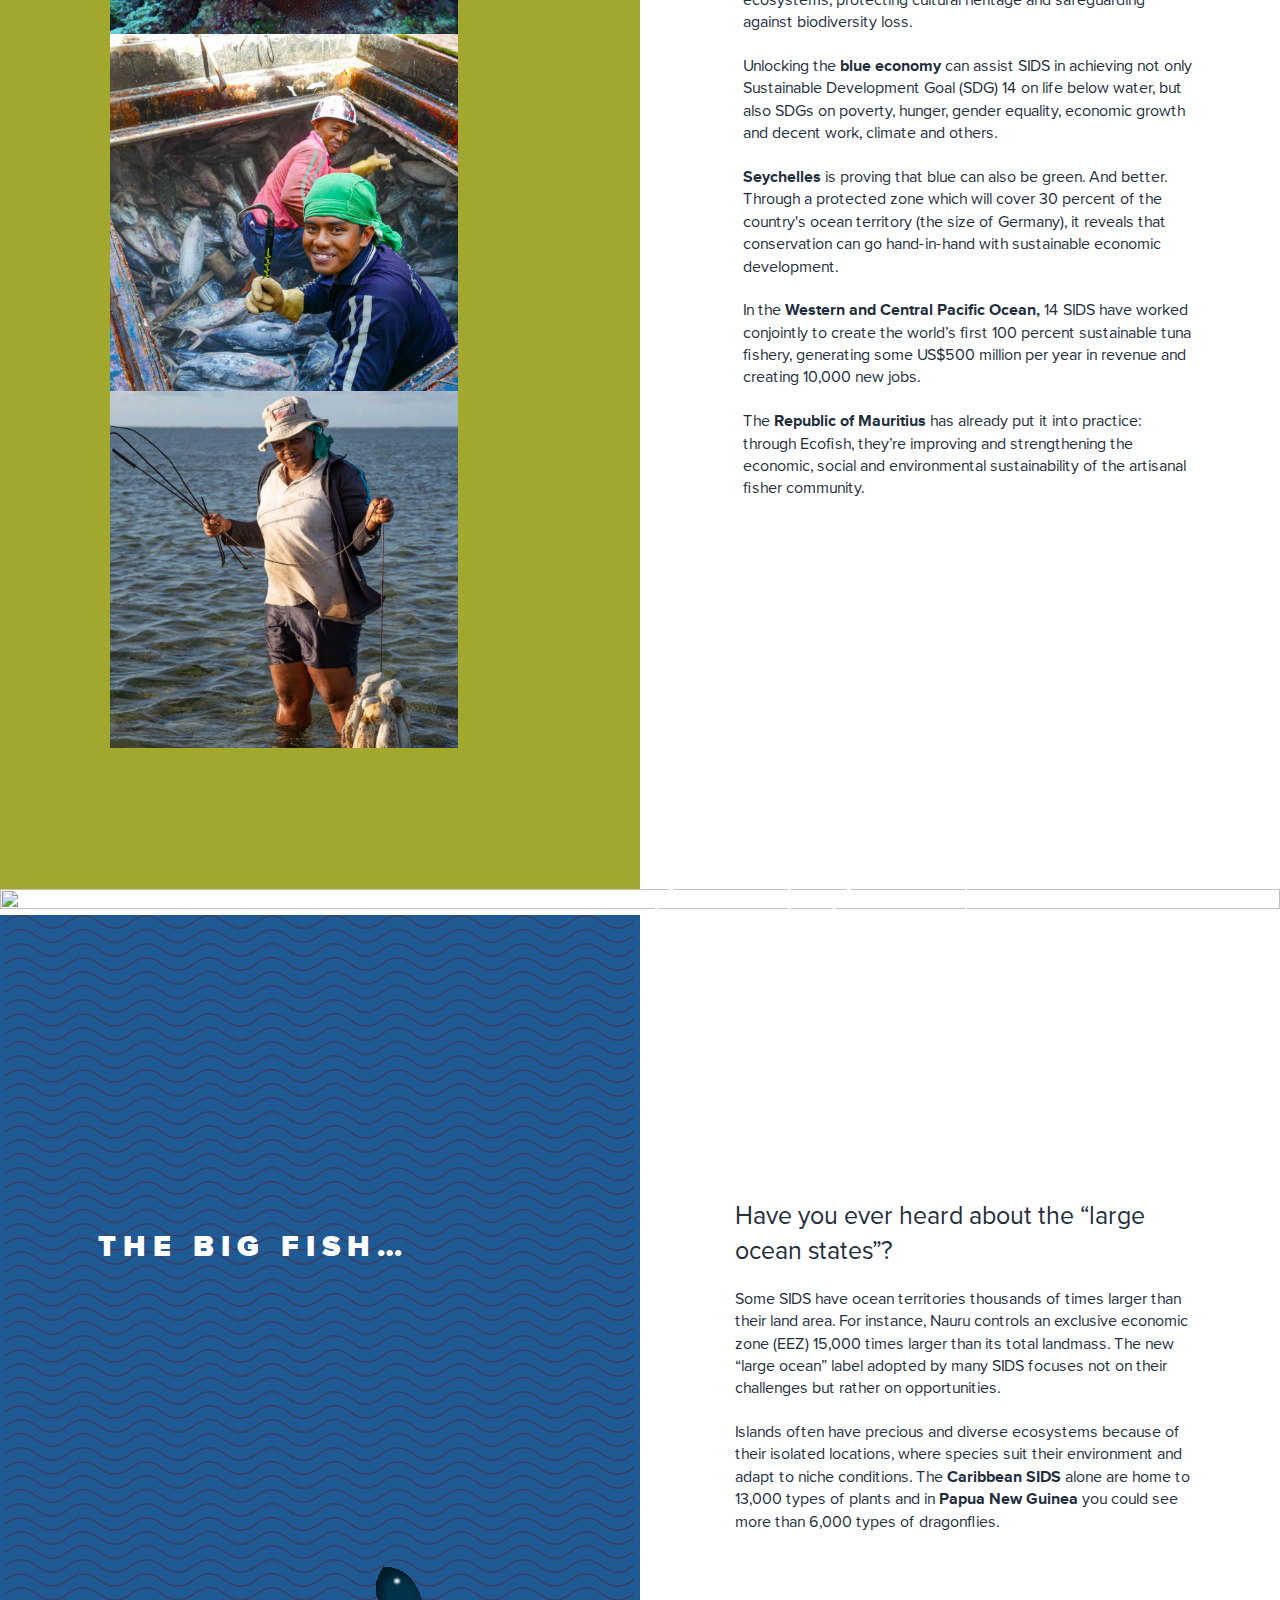
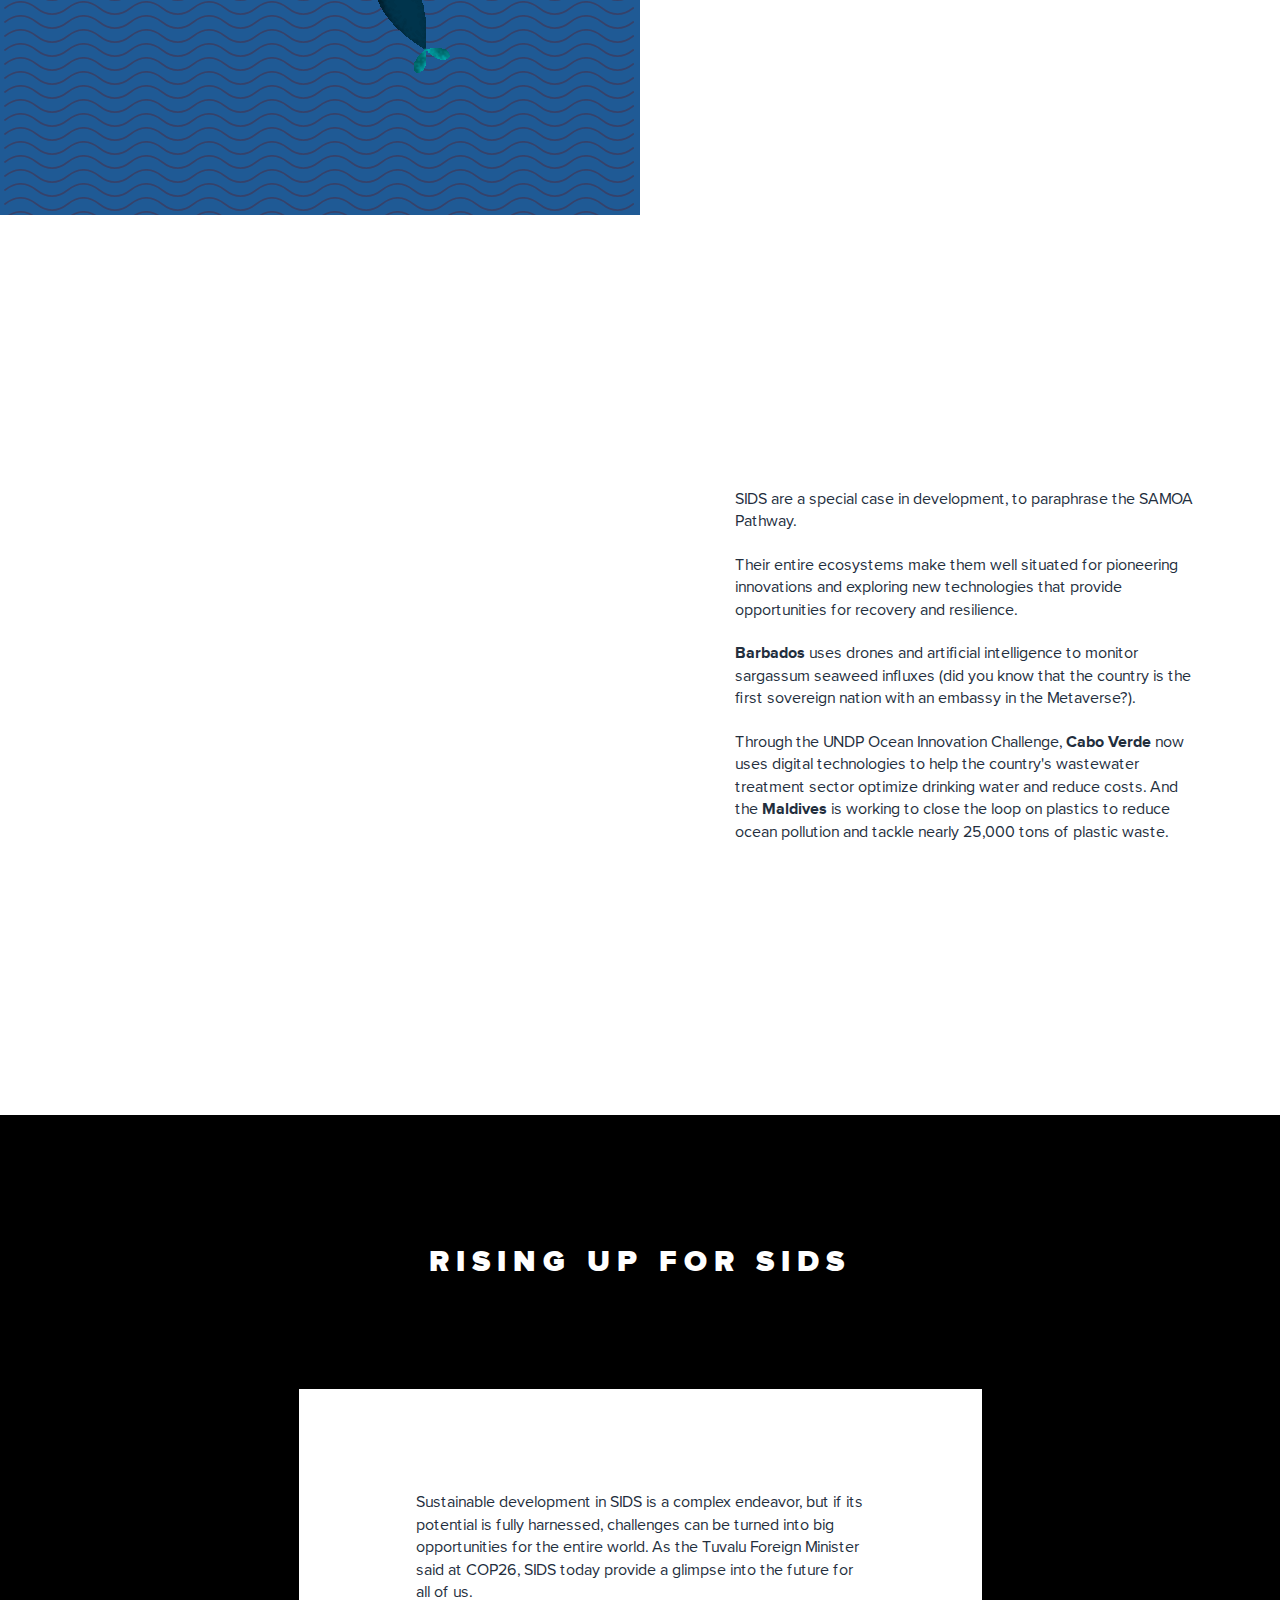
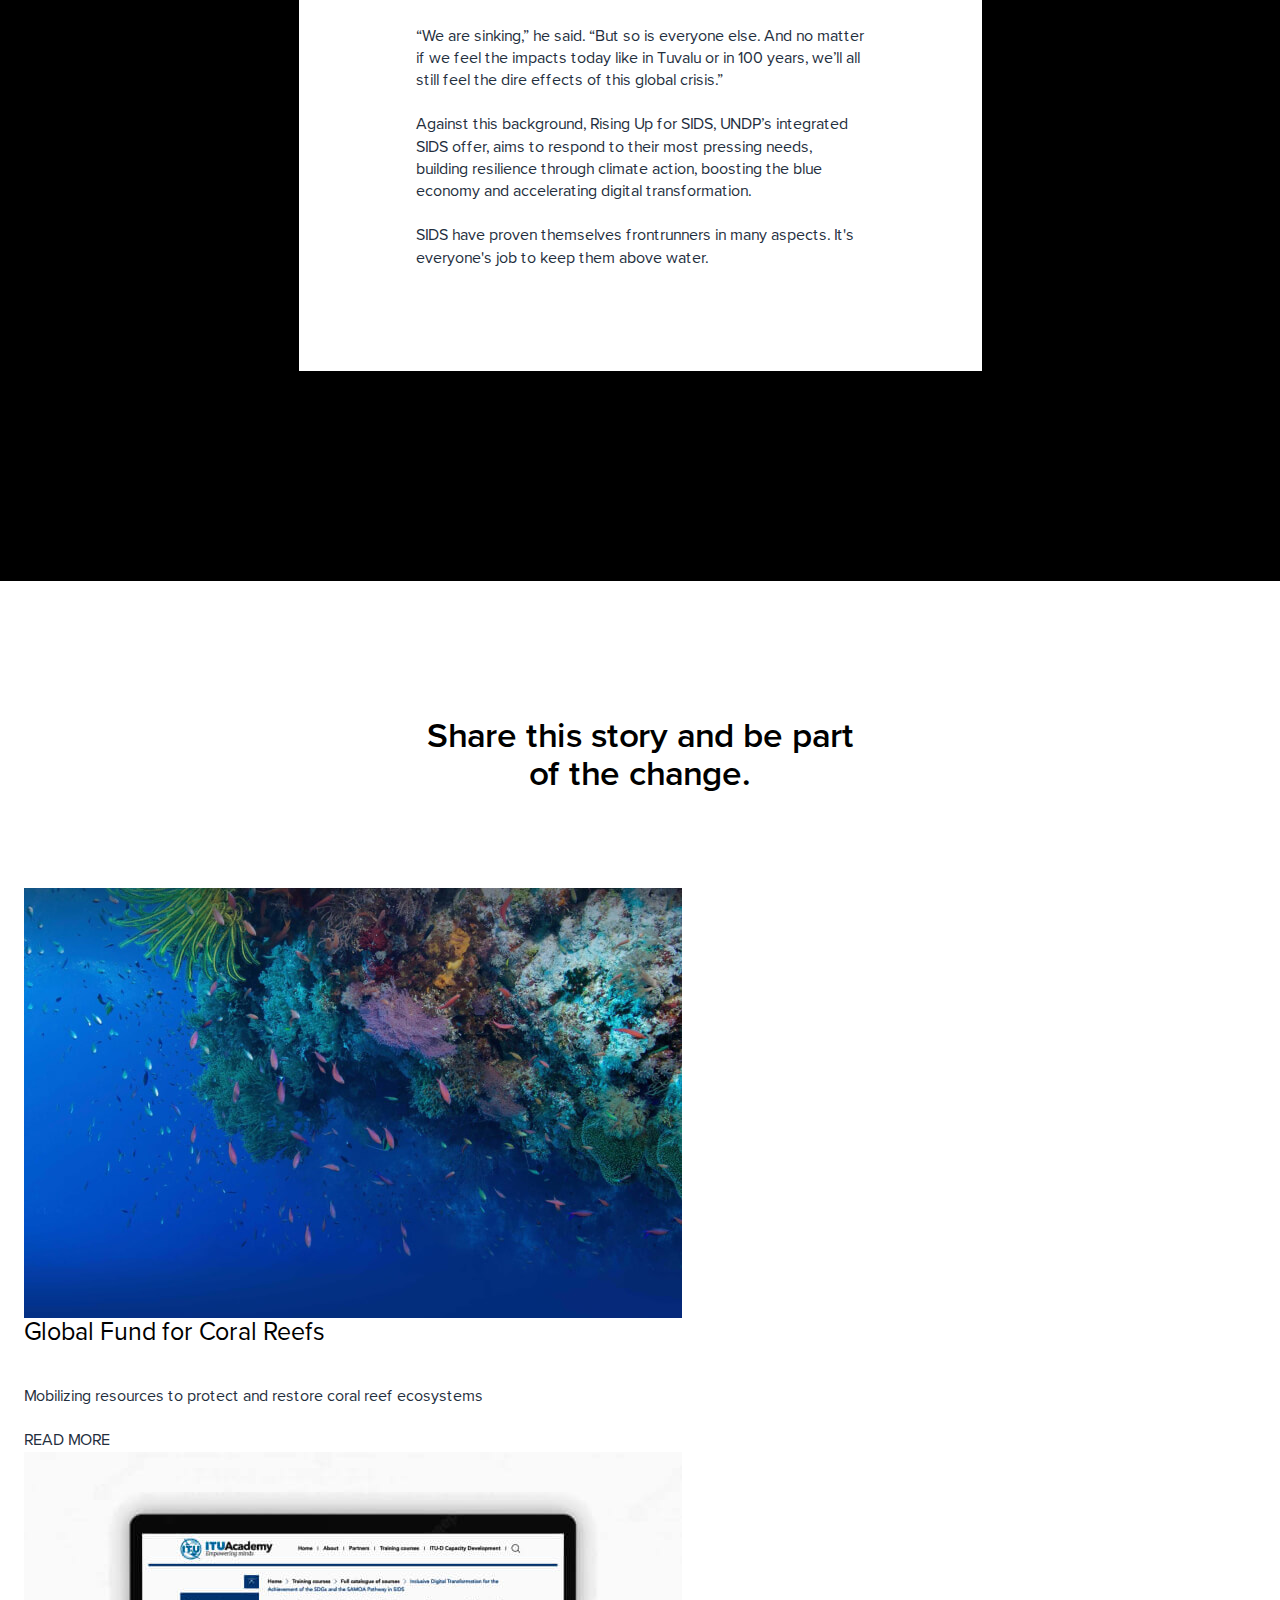
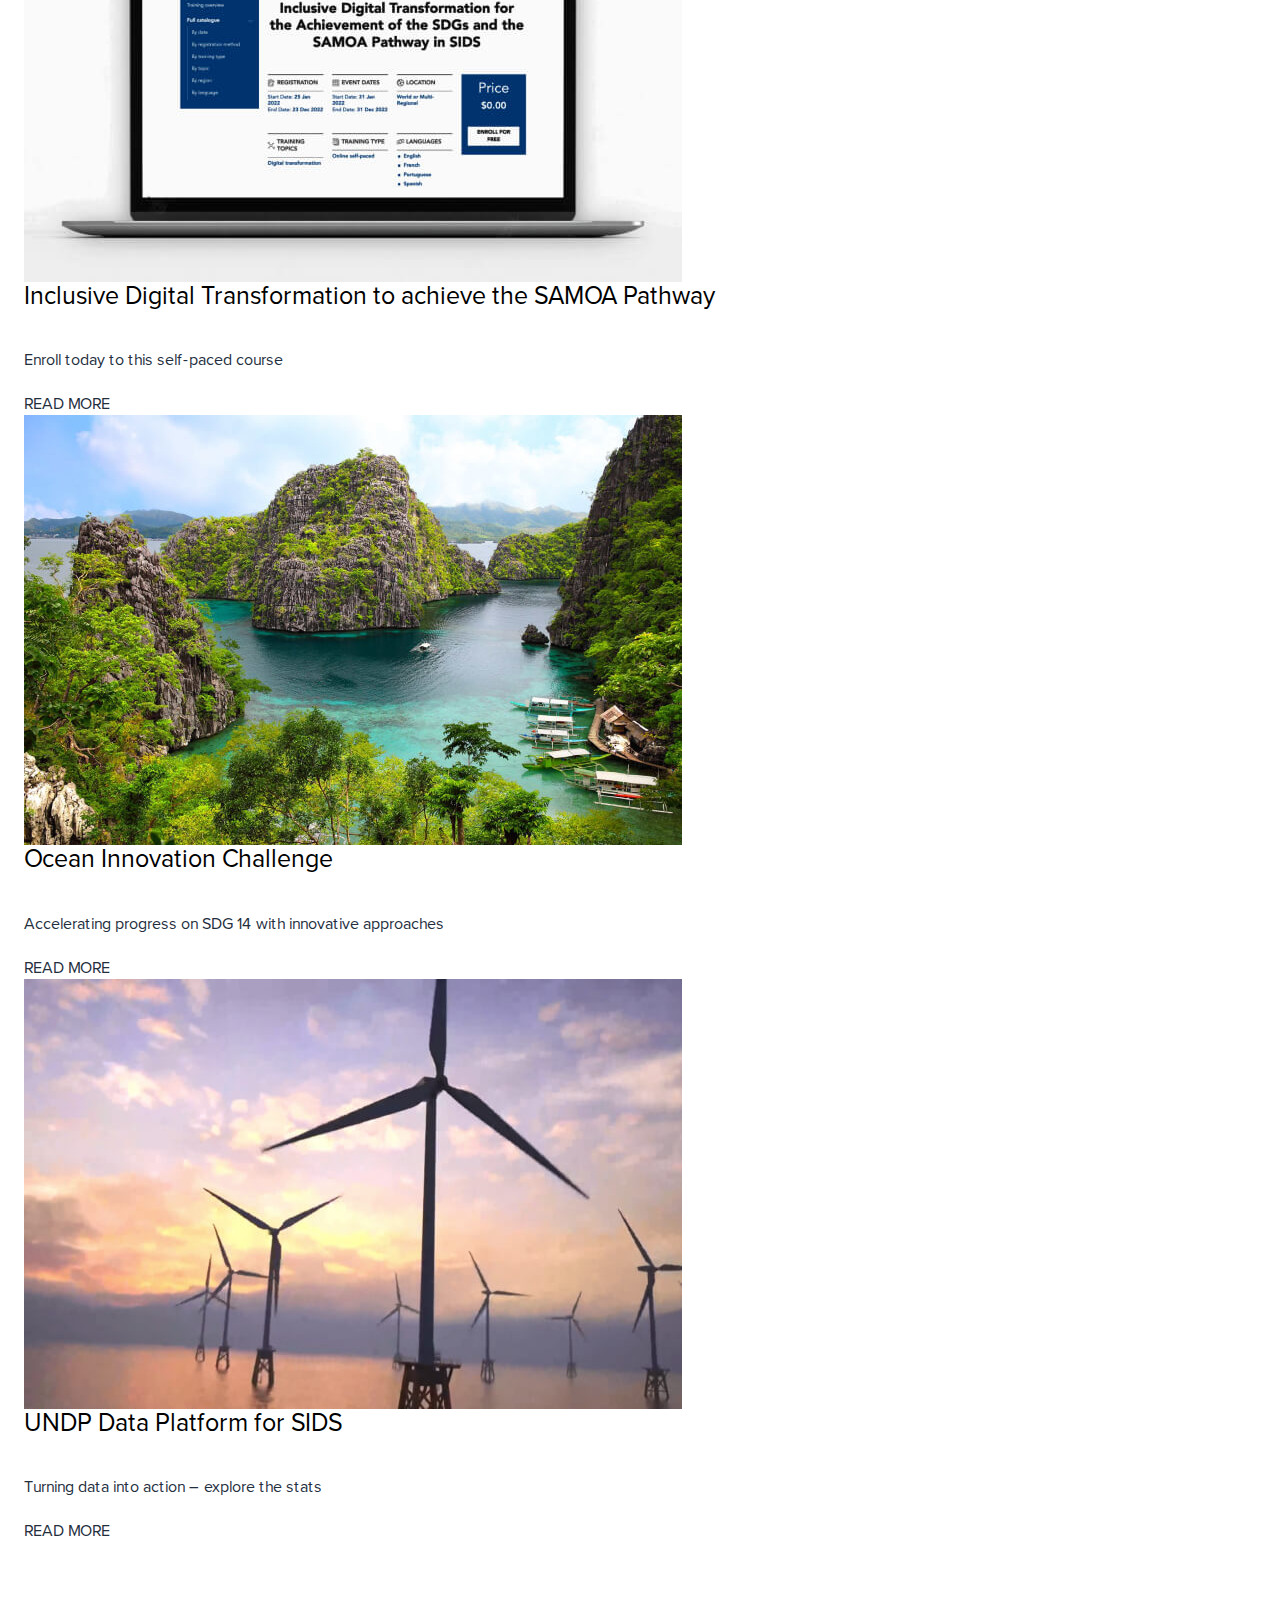
==== commit b8a3f6a7: "Add files via upload" ====
--- a/index.html
+++ b/index.html
@@ -236,8 +236,9 @@
                                         <img class="image-carousel__image" src="images/img6.jpg" alt="" />
                                         <div class="slide-caption">
                                             <div class="text">
-                                                <strong>"UNDP Barbados DREAM Project"</strong>
                                                 <p>The DREAM project in Barbados aims to reduce greenhouse gas emissions by using renewable energy for electricity generation while strengthening the country's disaster risk response.</p>
+                                                <span>UNDP Barbados</span>
+                                                <strong>DREAM Project</strong>
                                             </div>
                                         </div>
                                     </div>
@@ -245,8 +246,9 @@
                                         <img class="image-carousel__image" src="images/img7.jpg" alt="" />
                                         <div class="slide-caption">
                                             <div class="text">
-                                                <strong>"UNDP Michael Atwood"</strong>
                                                 <p>After two of the most powerful hurricanes recorded over the Atlantic wreaked havoc in the Caribbean, women and men in Antigua and Barbuda are working hard to build back better.</p>
+                                                <span>UNDP</span>
+                                                <strong>Michael Atwood</strong>
                                             </div>
                                         </div>
                                     </div>
@@ -254,8 +256,8 @@
                                         <img class="image-carousel__image" src="images/img11.jpg" alt="" />
                                         <div class="slide-caption">
                                             <div class="text">
+                                                <p>Suriname has deepened its commitment to renewable energy, with a broad strategy for reducing emissions from deforestation and forest degradation.</p>
                                                 <strong>Harvey Lisse</strong>
-                                                <p>Suriname has deepened its commitment to renewable energy, with a broad strategy for reducing emissions from deforestation and forest degradation.</p>
                                             </div>
                                         </div>
                                     </div>
@@ -322,8 +324,9 @@
                             <img class="image-carousel__image" src="images/img8.jpg" alt="" />
                             <div class="slide-caption">
                                 <div class="text">
-                                    <strong>"UNDP Samoa L.Lesa"</strong>
                                     <p>A recycling facility in Samoa processes trash into reusable items and goods.  </p>
+                                    <span>UNDP</span>
+                                    <strong>Samoa L.Lesa</strong>
                                 </div>
                             </div>
                         </div>
@@ -331,8 +334,9 @@
                             <img class="image-carousel__image" src="images/img9.jpg" alt="" />
                             <div class="slide-caption">
                                 <div class="text">
-                                    <strong>"UNDP Cuba Manglar Vivo Project"</strong>
                                     <p>Members of the community of Cajío, Artemisa Province in Cuba, plant mangroves on the coasts to protect against erosion, flooding and storm surges.</p>
+                                    <span>UNDP Cuba</span>
+                                    <strong>Manglar Vivo Project</strong>
                                 </div>
                             </div>
                         </div>
@@ -340,8 +344,9 @@
                             <img class="image-carousel__image" src="images/img10.jpg" alt="" />
                             <div class="slide-caption">
                                 <div class="text">
-                                    <strong>UNDP Comoros</strong>
                                     <p>The reforestation efforts of the "One Comorian, One Tree" campaign will improve access to water, protect vulnerable ecosystems, and generate a vital public good that will benefit the people of Comoros and the world.</p>
+                                    <span>UNDP</span>
+                                    <strong>Comoros</strong>
                                 </div>
                             </div>
                         </div>
@@ -410,8 +415,9 @@
                                         <img class="image-carousel__image" src="images/img12.jpg" alt="" />
                                         <div class="slide-caption">
                                             <div class="text">
-                                                <strong>"ICS Matthew Morgan"</strong>
                                                 <p>When ocean temperatures become too warm, coral reefs release their colourful microalgae and turn a skeletal white. More than 90 percent could perish by 2050.</p>
+                                                <span>ICS</span>
+                                                <strong>Matthew Morgan</strong>
                                             </div>
                                         </div>
                                     </div>
@@ -419,8 +425,8 @@
                                         <img class="image-carousel__image" src="images/img13.jpg" alt="" />
                                         <div class="slide-caption">
                                             <div class="text">
+                                                <p>Crew members unload frozen skipjack from a dry locker in the Central Pacific, home to the world's first 100% sustainable tuna fishery. </p>
                                                 <strong>Francisco Blaha</strong>
-                                                <p>Crew members unload frozen skipjack from a dry locker in the Central Pacific, home to the world's first 100% sustainable tuna fishery. </p>
                                             </div>
                                         </div>
                                     </div>
@@ -428,8 +434,9 @@
                                         <img class="image-carousel__image" src="images/img14.jpg" alt="" />
                                         <div class="slide-caption">
                                             <div class="text">
-                                                <strong>"UNDP Mauritius and Seychelles Stéphane Bellerose and Jean-Yan Norbert"</strong>
                                                 <p>Setting out for the lagoon at dawn, artisanal octopus fishers spend hours in the water at low tide, keeping their catch hooked to metal poles. As the tide rises, they return to their boats and guide them to shore through known channels to avoid damage to coral reefs.</p>
+                                                <span>UNDP Mauritius and Seychelles</span>
+                                                <strong>Stéphane Bellerose and Jean-Yan Norbert</strong>
                                             </div>
                                         </div>
                                     </div>
@@ -553,7 +560,7 @@
                     <div class="grid-x grid-margin-x content-card-wrapper">
                         <div class="cell medium-6 large-3">
                             <div class="content-card">
-                                <a href="#">
+                                <a href="https://globalfundcoralreefs.org/">
                                     <div class="image">
                                         <img src="images/img15.jpg" alt="" />
                                     </div>
@@ -570,7 +577,7 @@
                         </div>
                         <div class="cell medium-6 large-3">
                             <div class="content-card">
-                                <a href="#">
+                                <a href="https://academy.itu.int/training-courses/full-catalogue/inclusive-digital-transformation-achievement-sdgs-and-samoa-pathway-sids">
                                     <div class="image">
                                         <img src="images/img16.jpg" alt="" />
                                     </div>
@@ -587,7 +594,7 @@
                         </div>
                         <div class="cell medium-6 large-3">
                             <div class="content-card">
-                                <a href="#">
+                                <a href="https://oceaninnovationchallenge.org/">
                                     <div class="image">
                                         <img src="images/img17.jpg" alt="" />
                                     </div>
@@ -604,7 +611,7 @@
                         </div>
                         <div class="cell medium-6 large-3">
                             <div class="content-card">
-                                <a href="#">
+                                <a href="https://data.undp.org/sids/">
                                     <div class="image">
                                         <img src="images/img18.jpg" alt="" />
                                     </div>
--- a/css/main.css
+++ b/css/main.css
@@ -3124,10 +3124,12 @@
     margin-top: 136px;
   }
 }
-.details-holder .heading-frame.ocean {
-  max-width: 450px;
-  margin-left: auto;
-  margin-right: auto;
+@media (min-width: 992px) {
+  .details-holder .heading-frame.ocean {
+    max-width: 450px;
+    margin-left: auto;
+    margin-right: auto;
+  }
 }
 .details-holder .heading-frame.ocean .t-box {
   max-width: 272px;
@@ -3352,9 +3354,14 @@
   }
 }
 .opportunities-holder .text-frame.slide-holder-area {
-  max-width: 450px;
+  max-width: 550px;
   margin-left: auto;
   margin-right: auto;
+}
+@media (min-width: 992px) {
+  .opportunities-holder .text-frame.slide-holder-area {
+    max-width: 450px;
+  }
 }
 
 .opportunity-data h4 {
@@ -4006,12 +4013,17 @@
   opacity: 0;
   margin: 0;
   padding: 0;
-}
-@media (max-width: 767px) {
-  .slide-caption .text strong {
-    font-size: 1rem;
-    line-height: 1rem;
-  }
+  max-width: 600px;
+}
+.slide-caption .text span {
+  display: block;
+  font-size: 1rem;
+  line-height: 1rem;
+  margin-bottom: 5px;
+}
+.slide-caption .text strong {
+  font-size: 1rem;
+  line-height: 1rem;
 }
 .slide-caption .text p {
   font-size: 0.75rem;
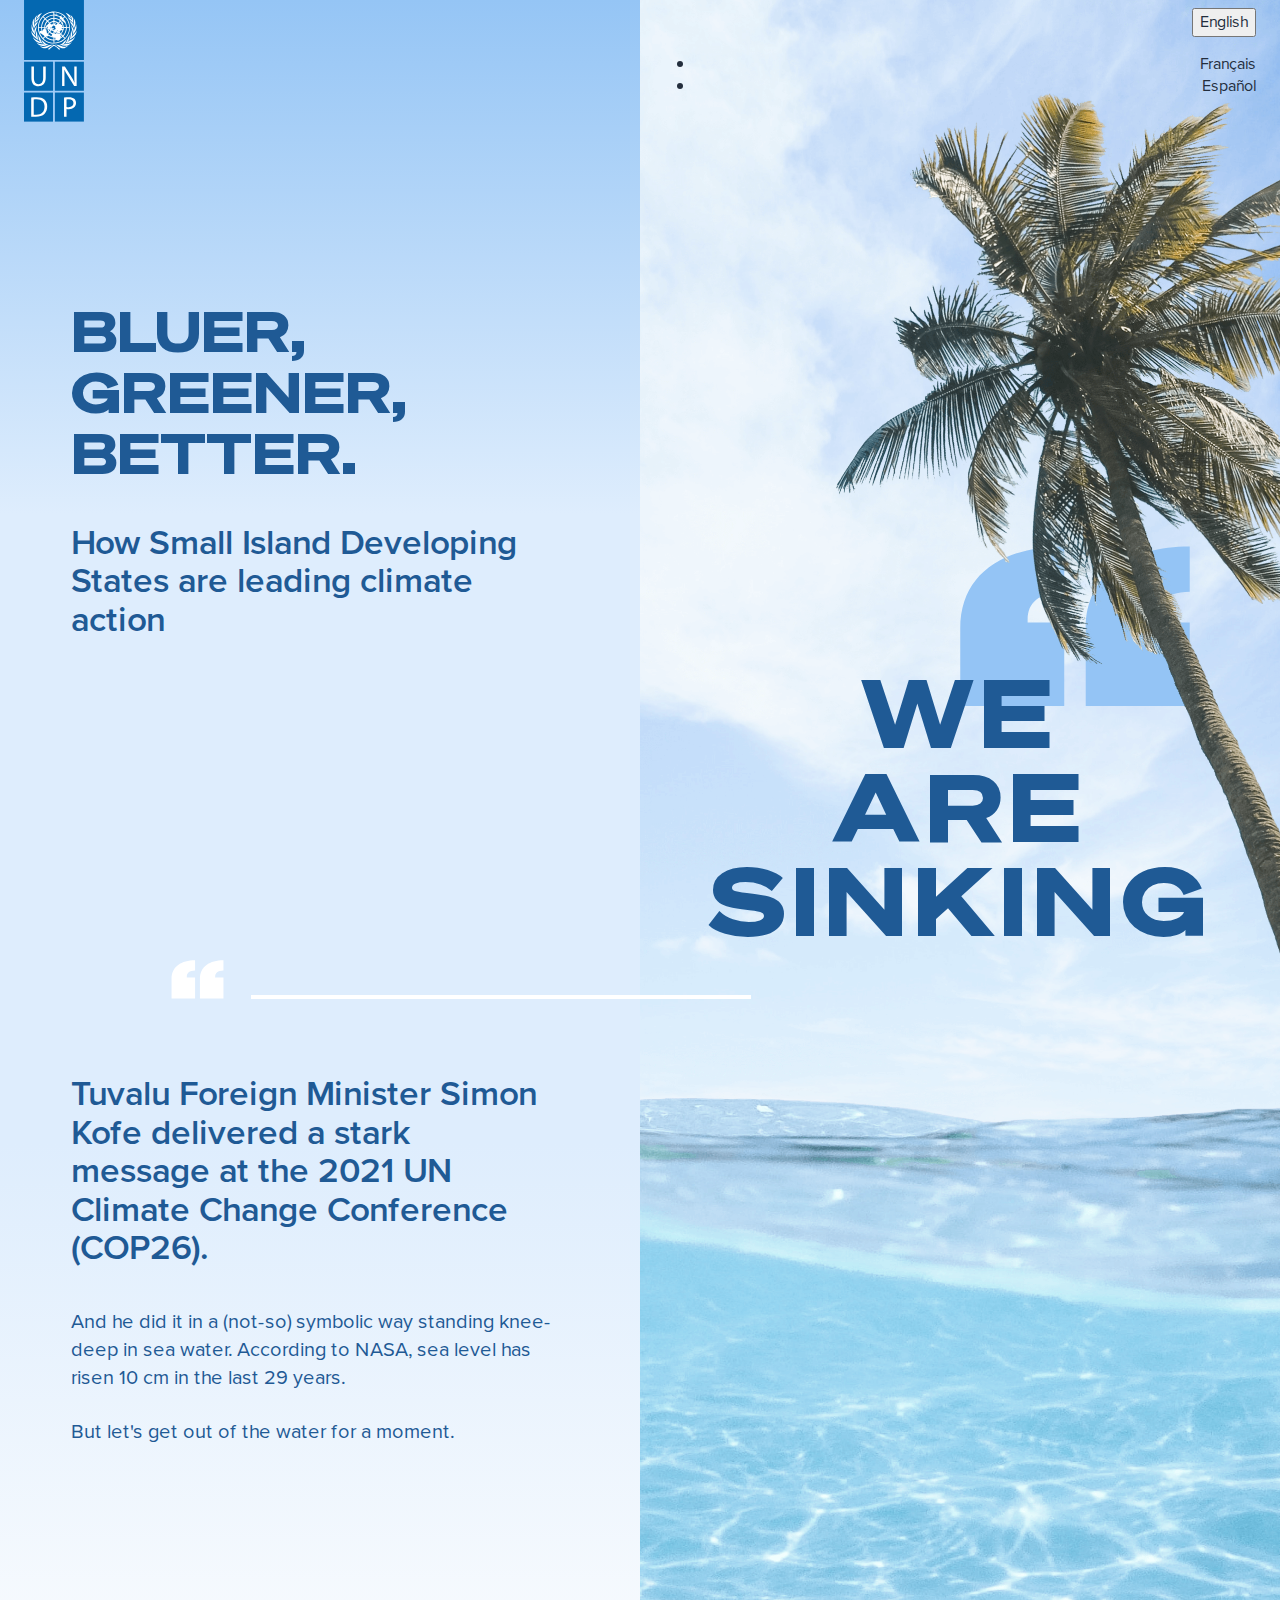
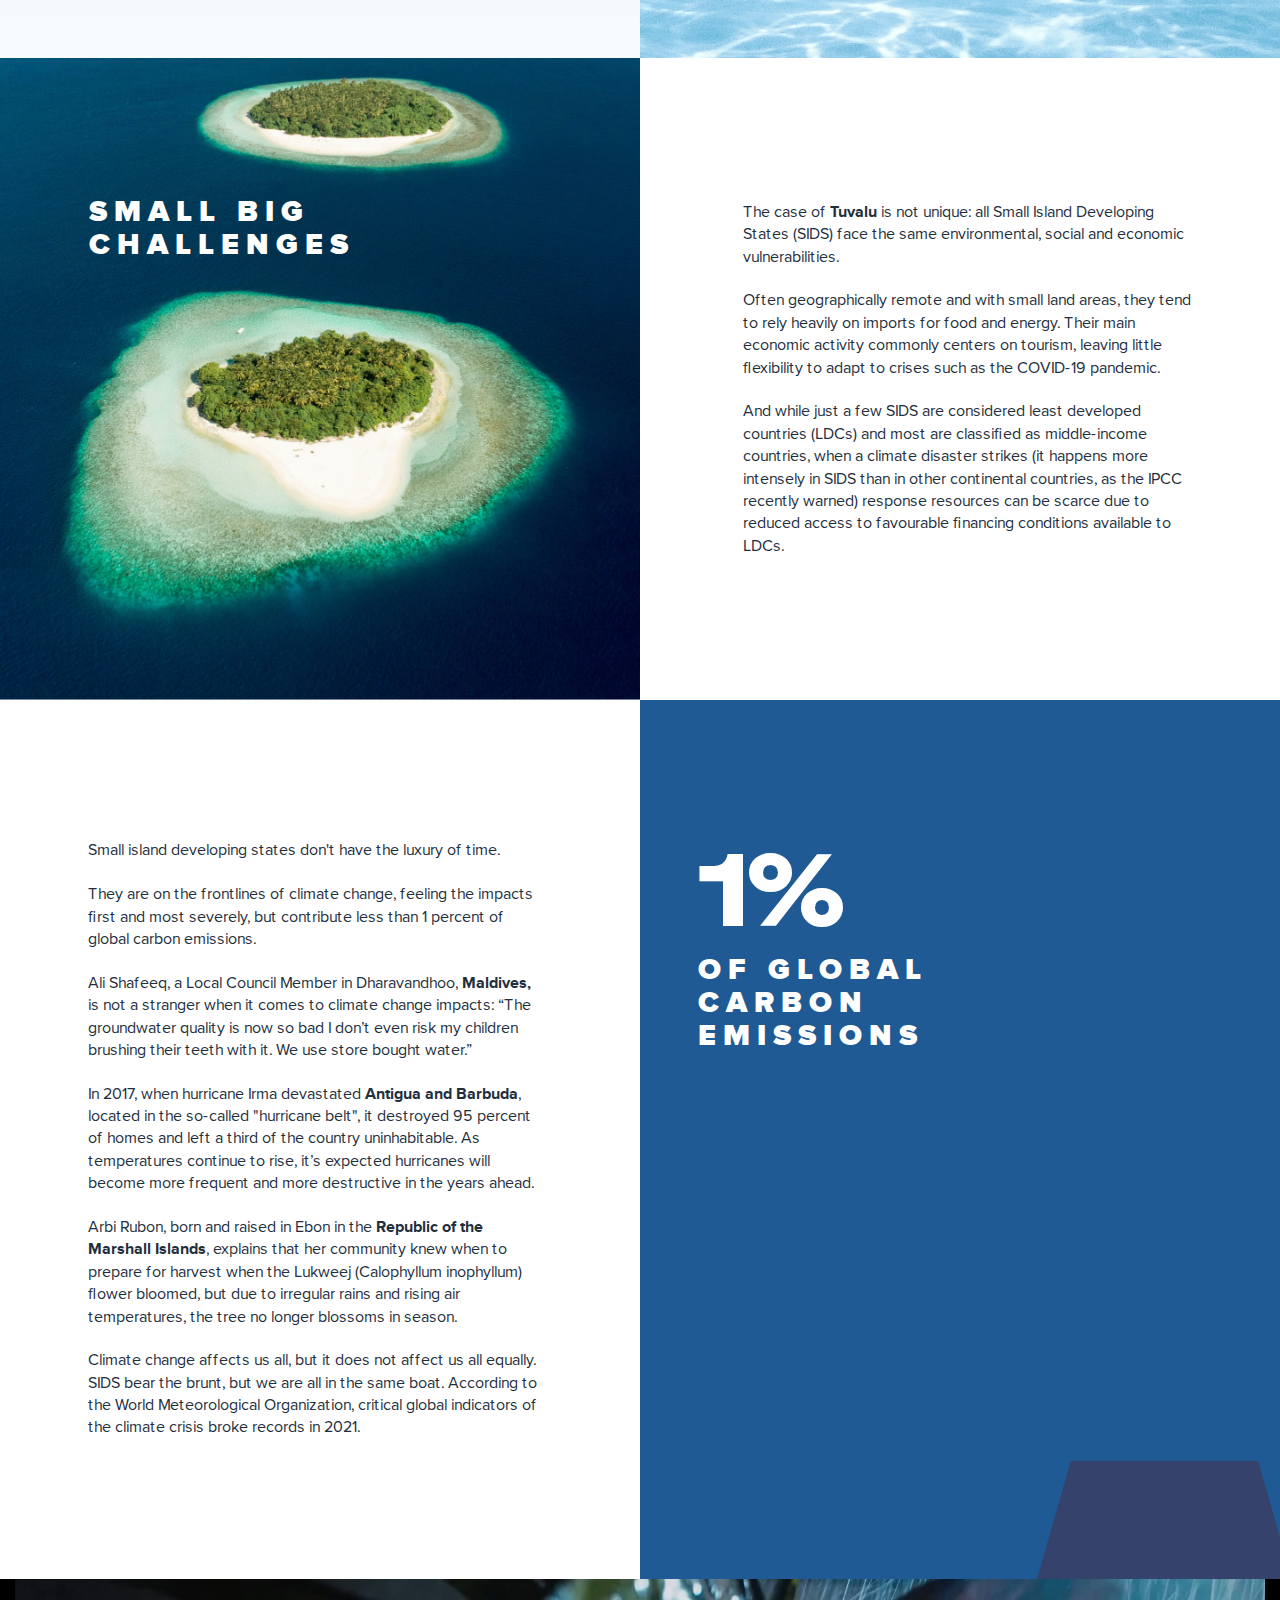
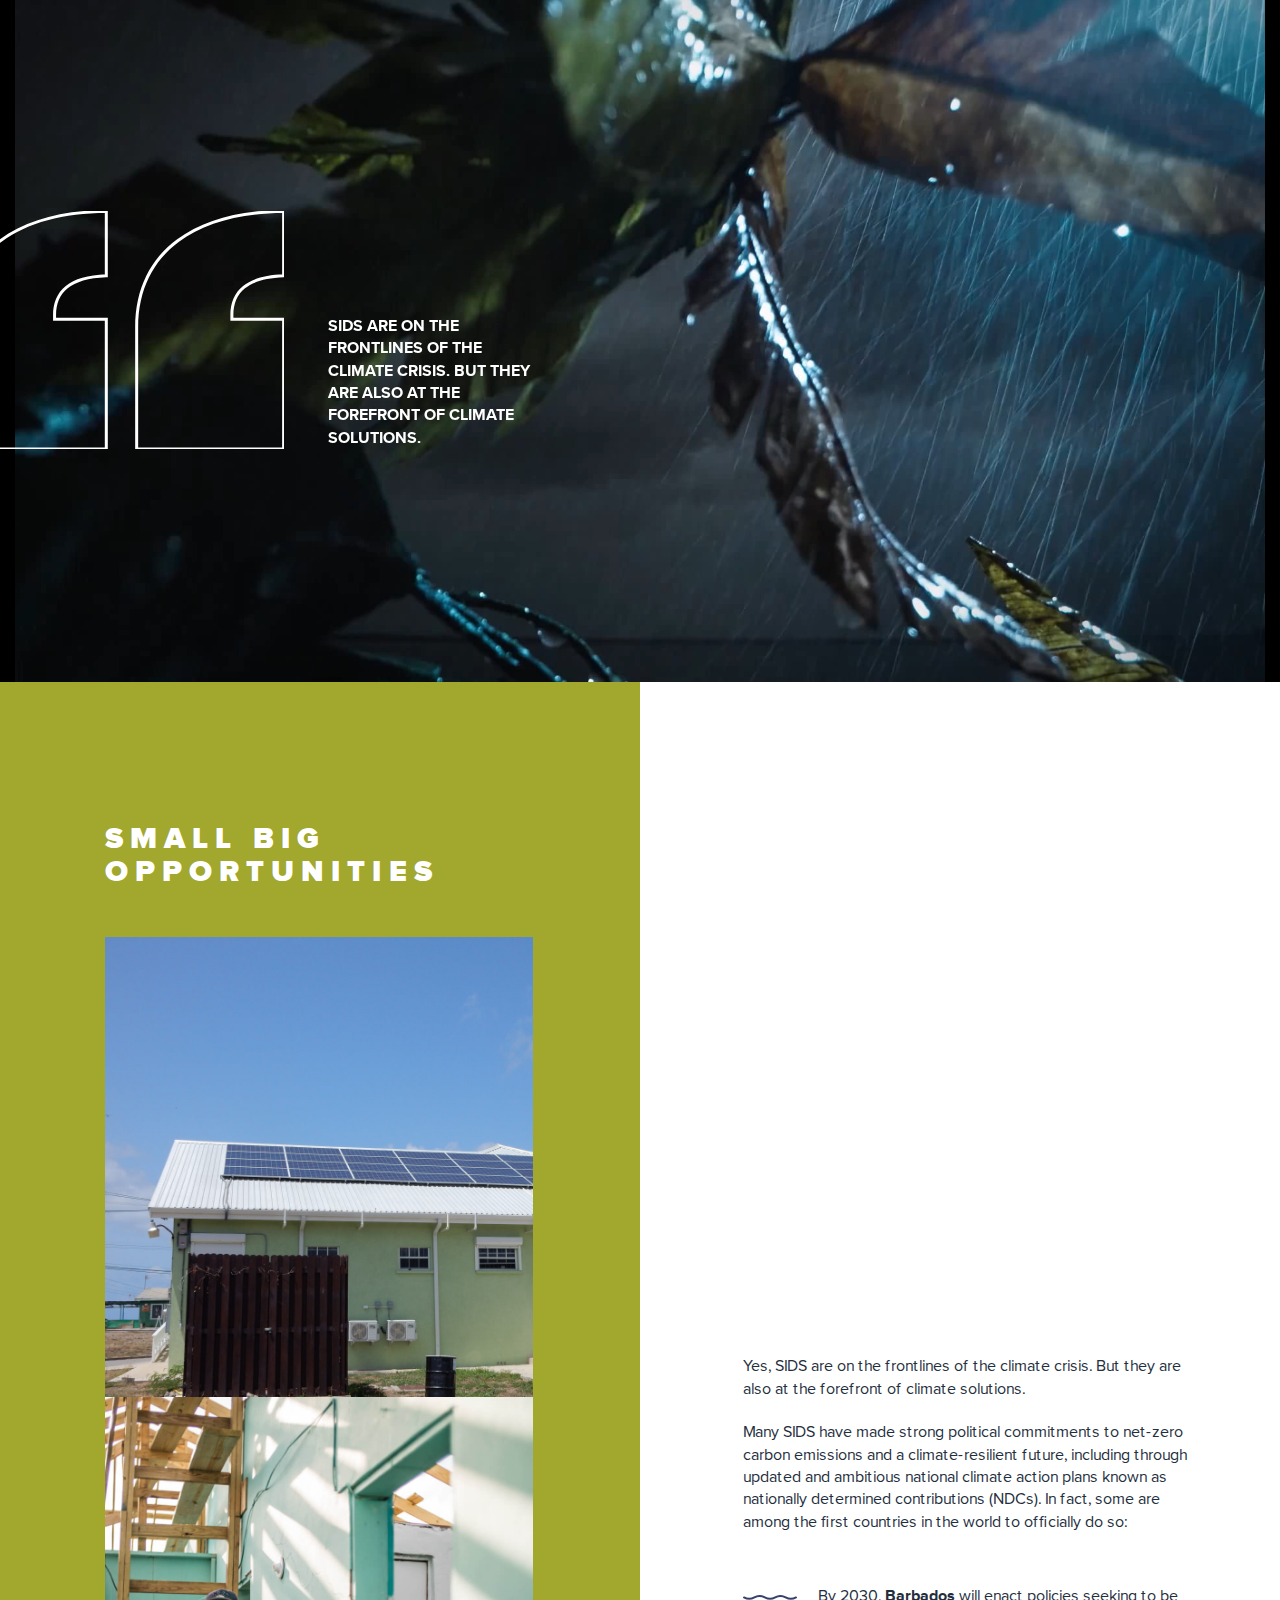
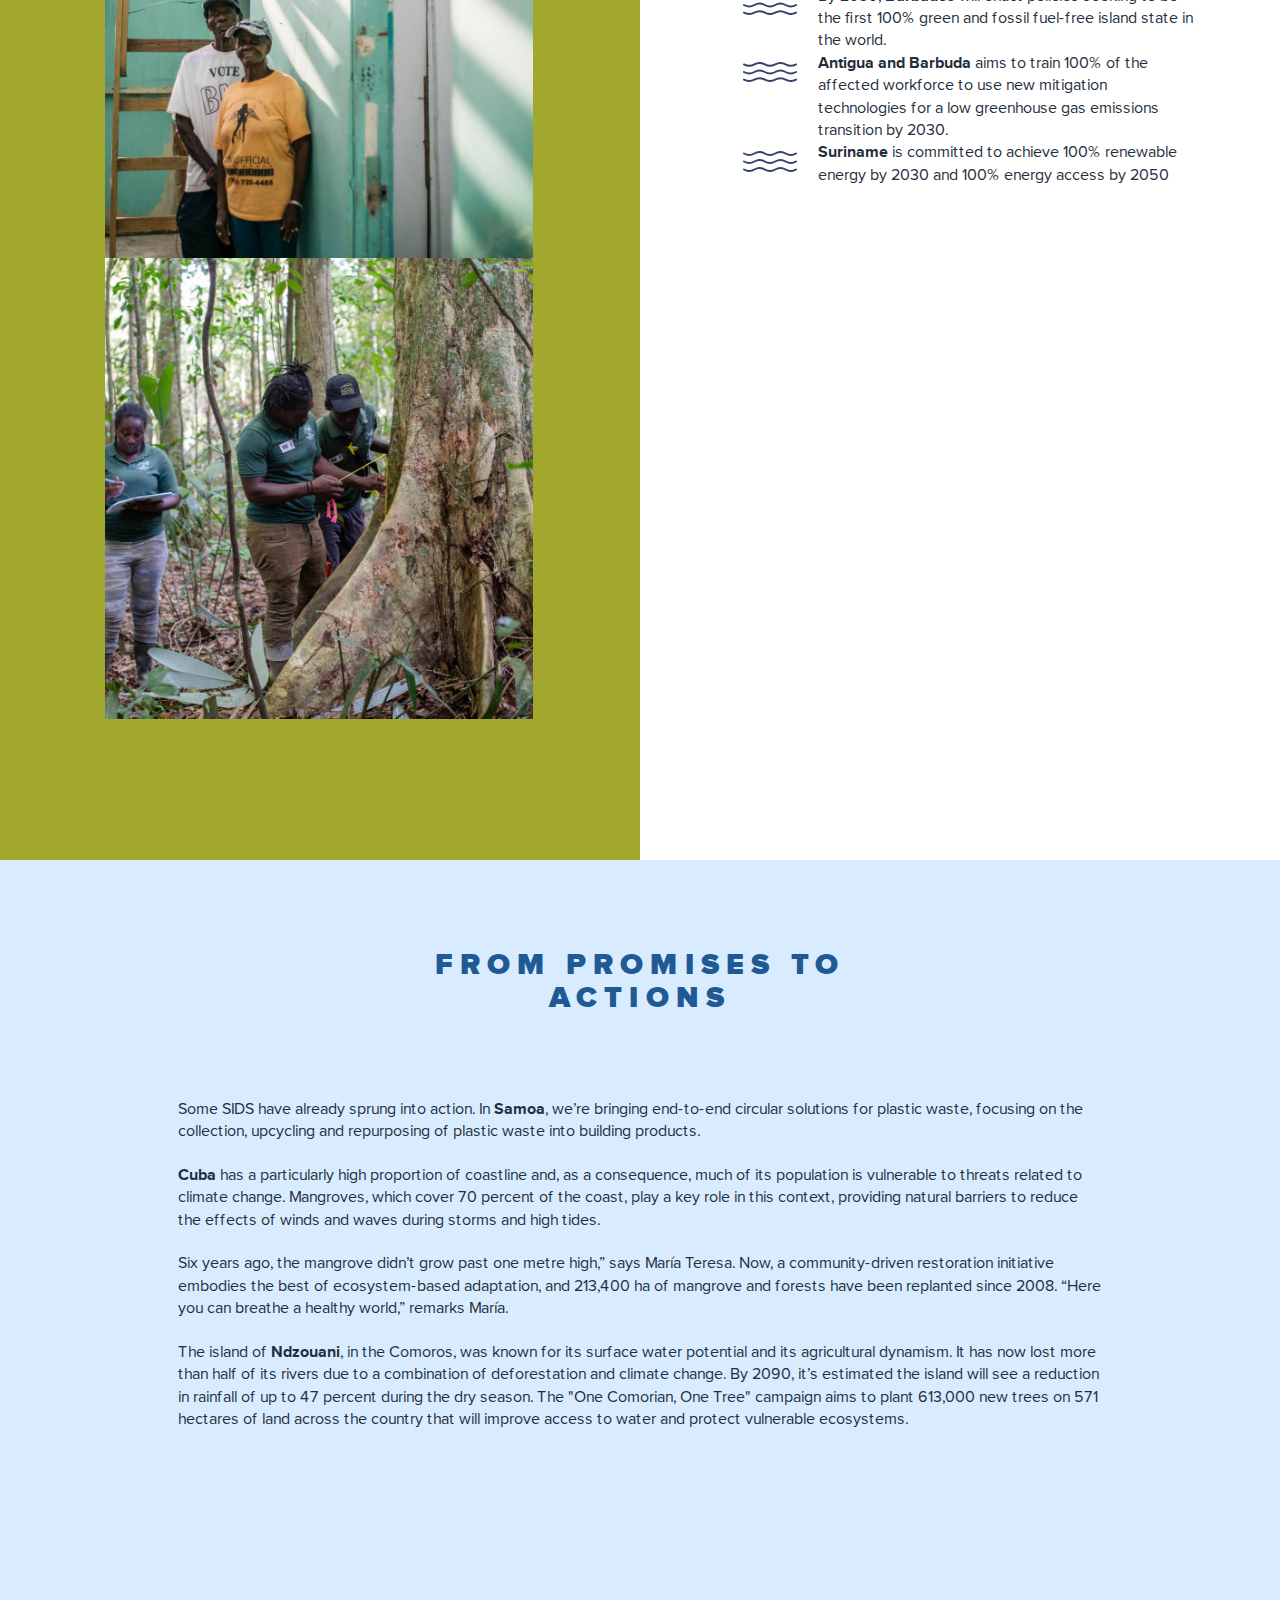
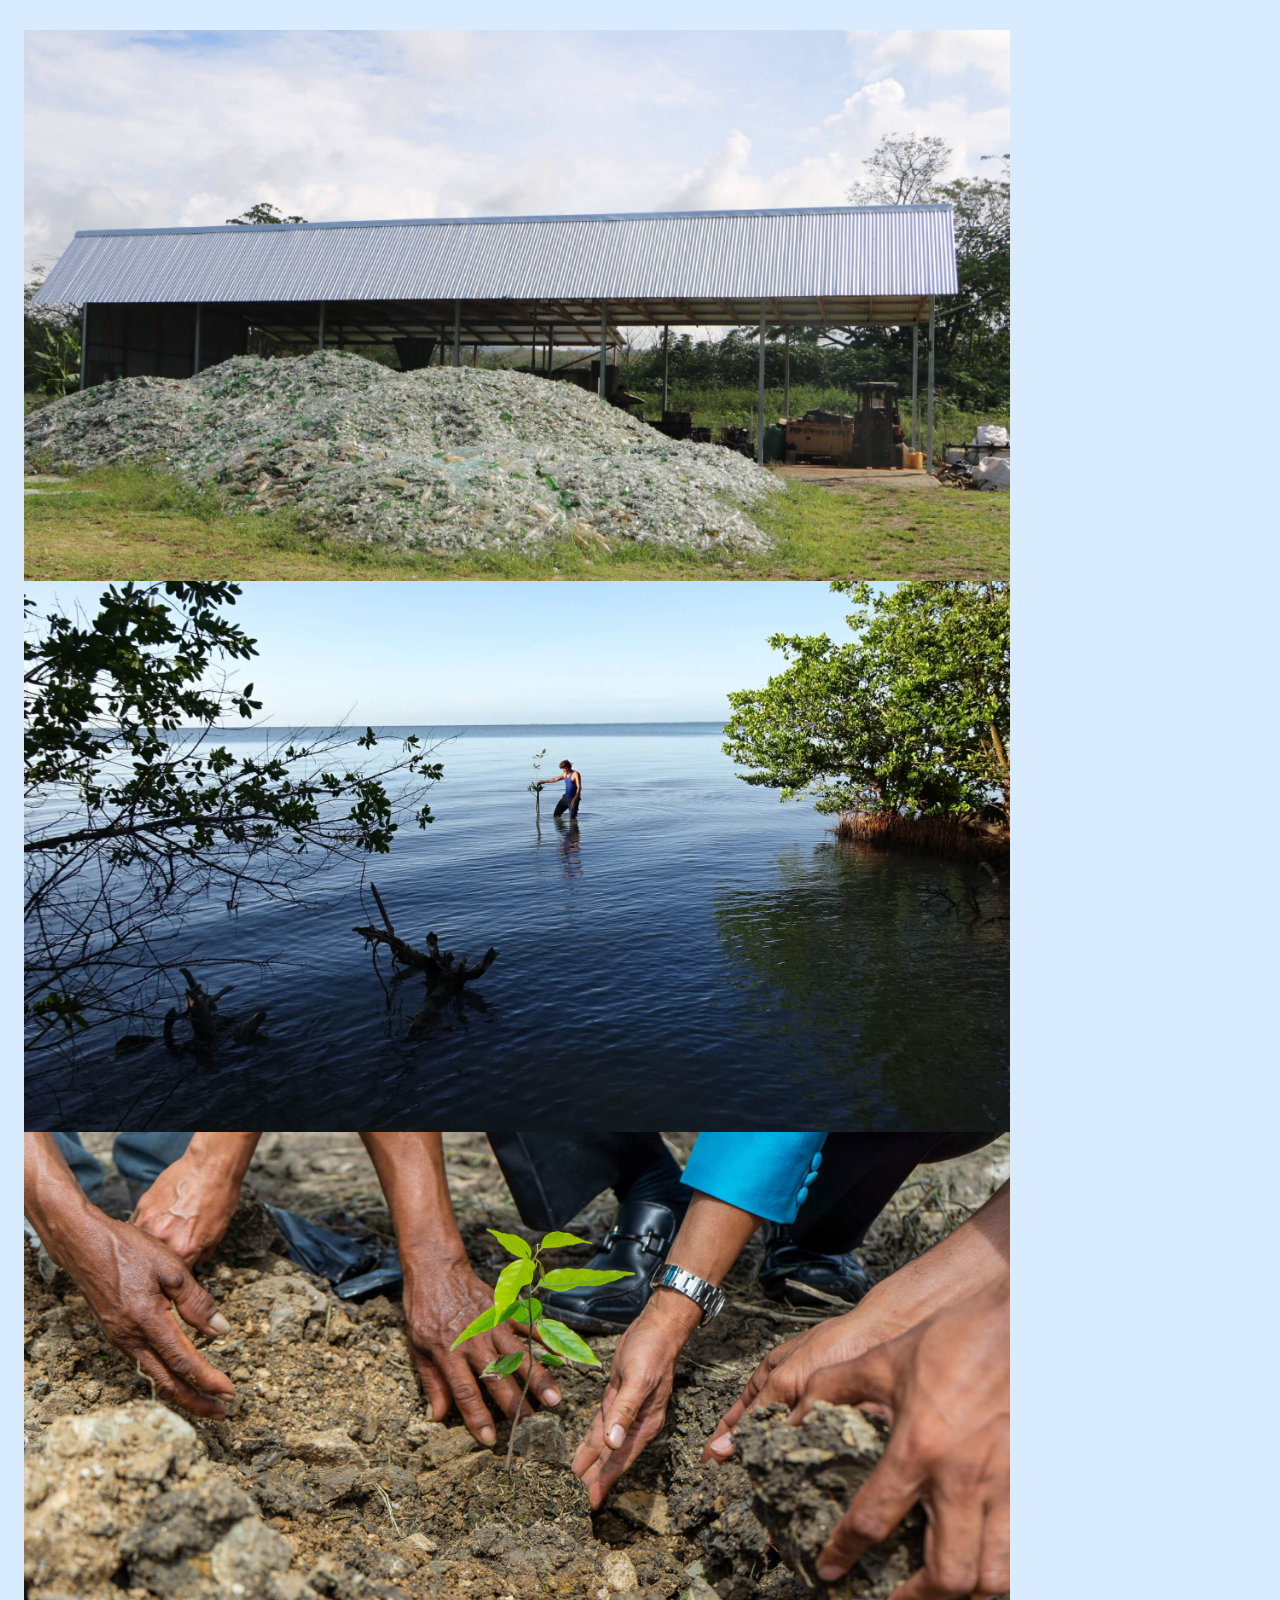
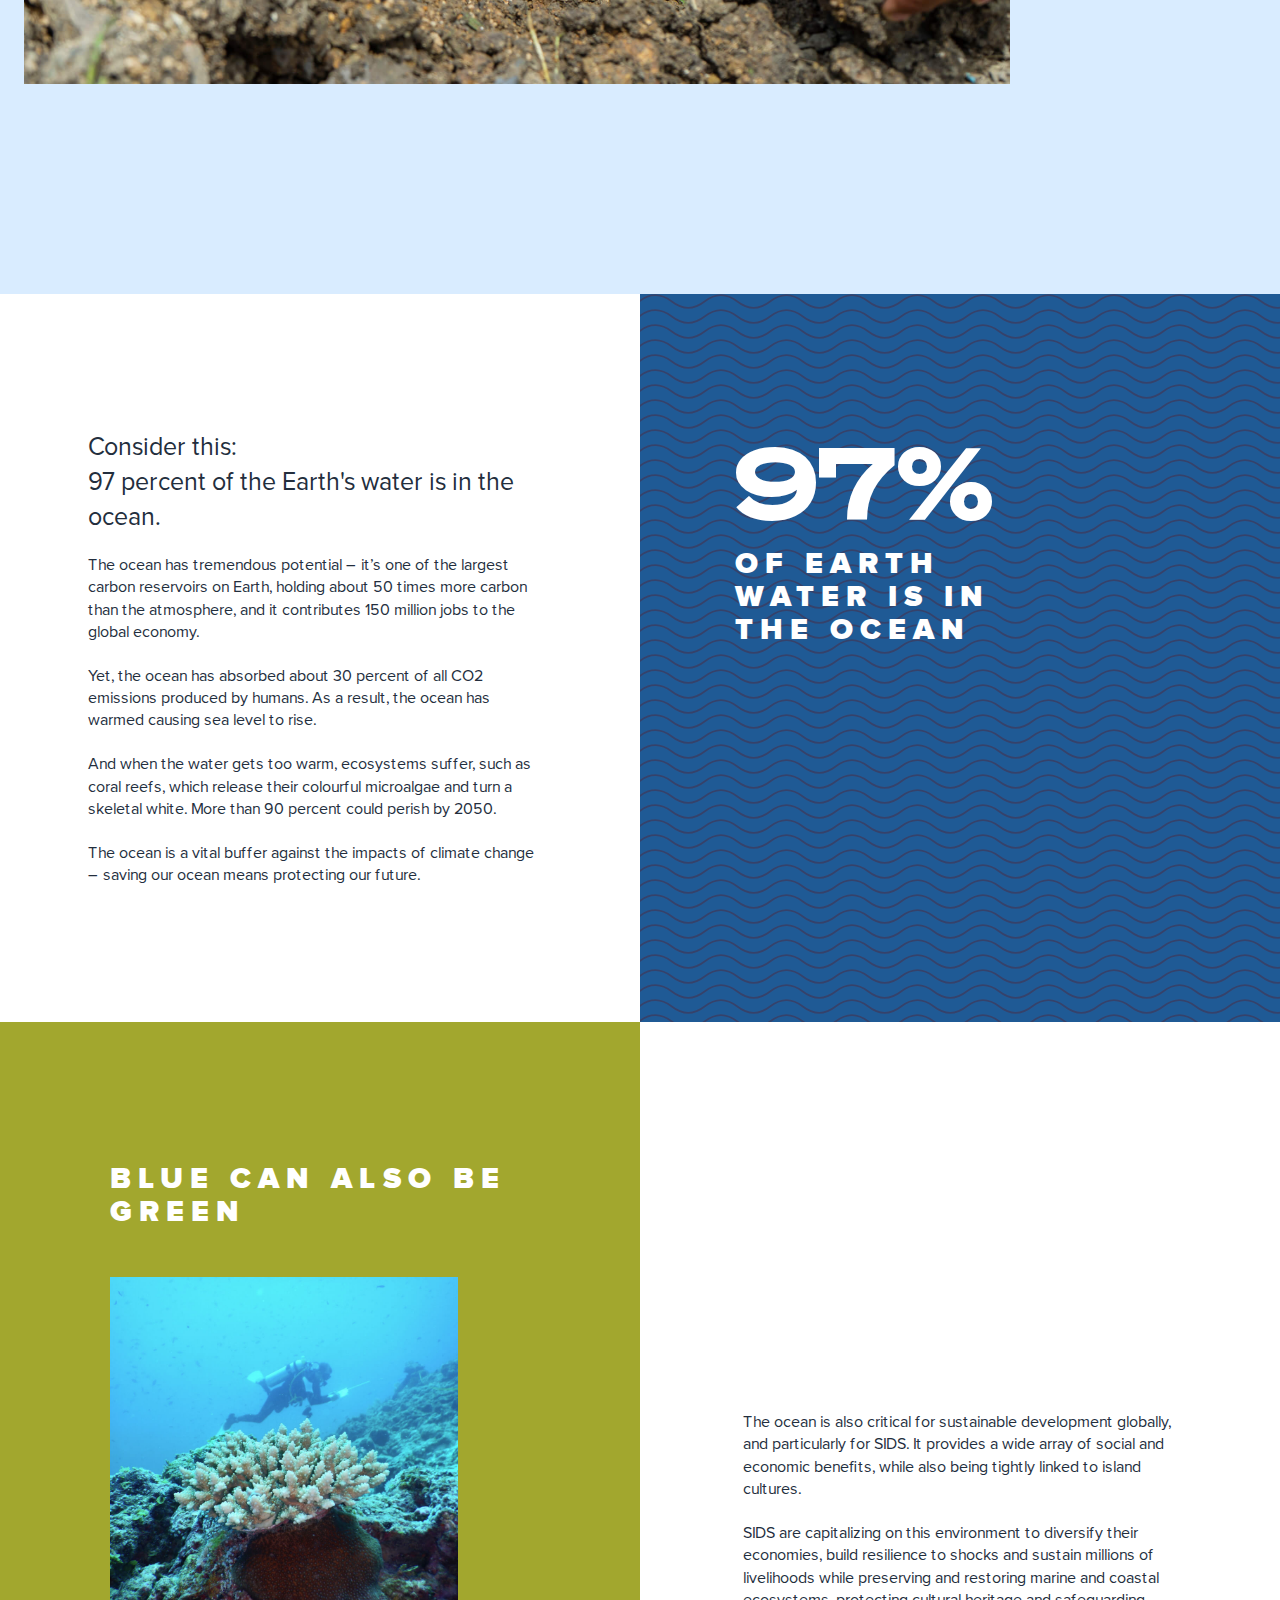
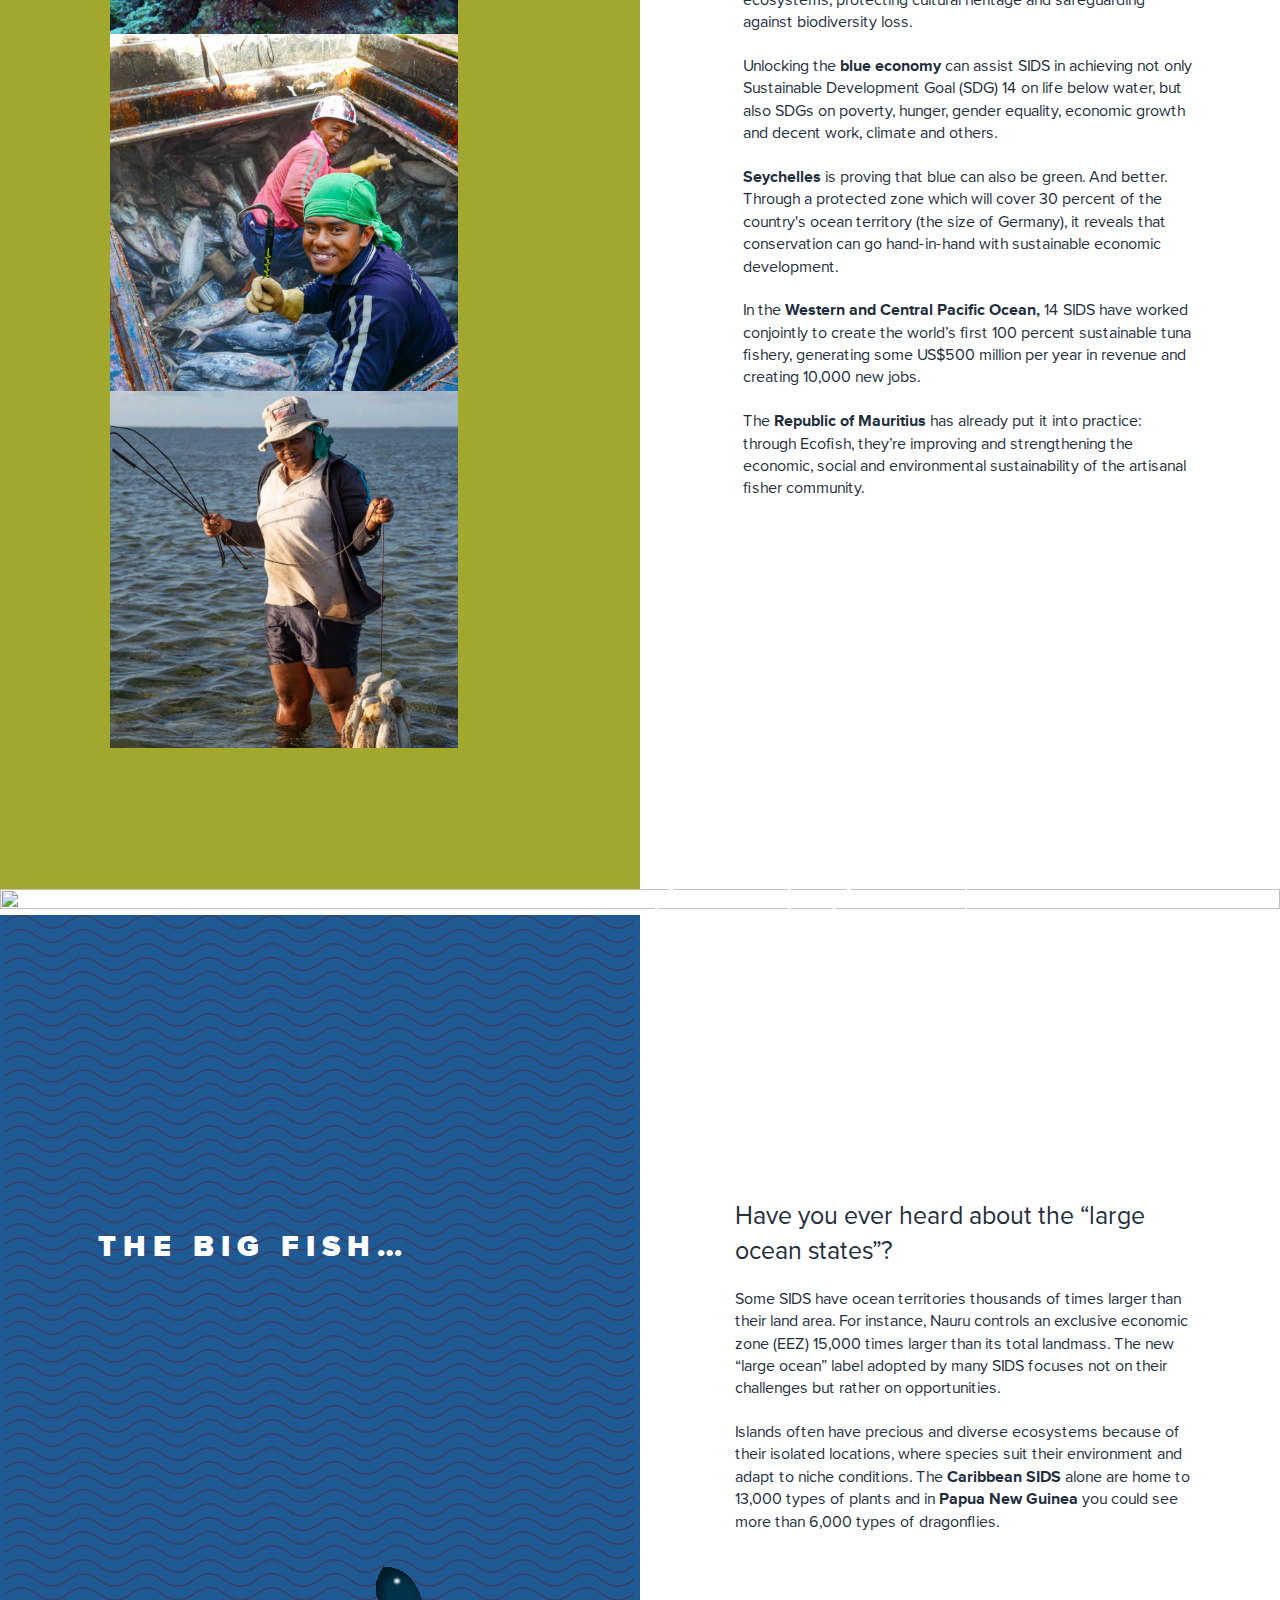
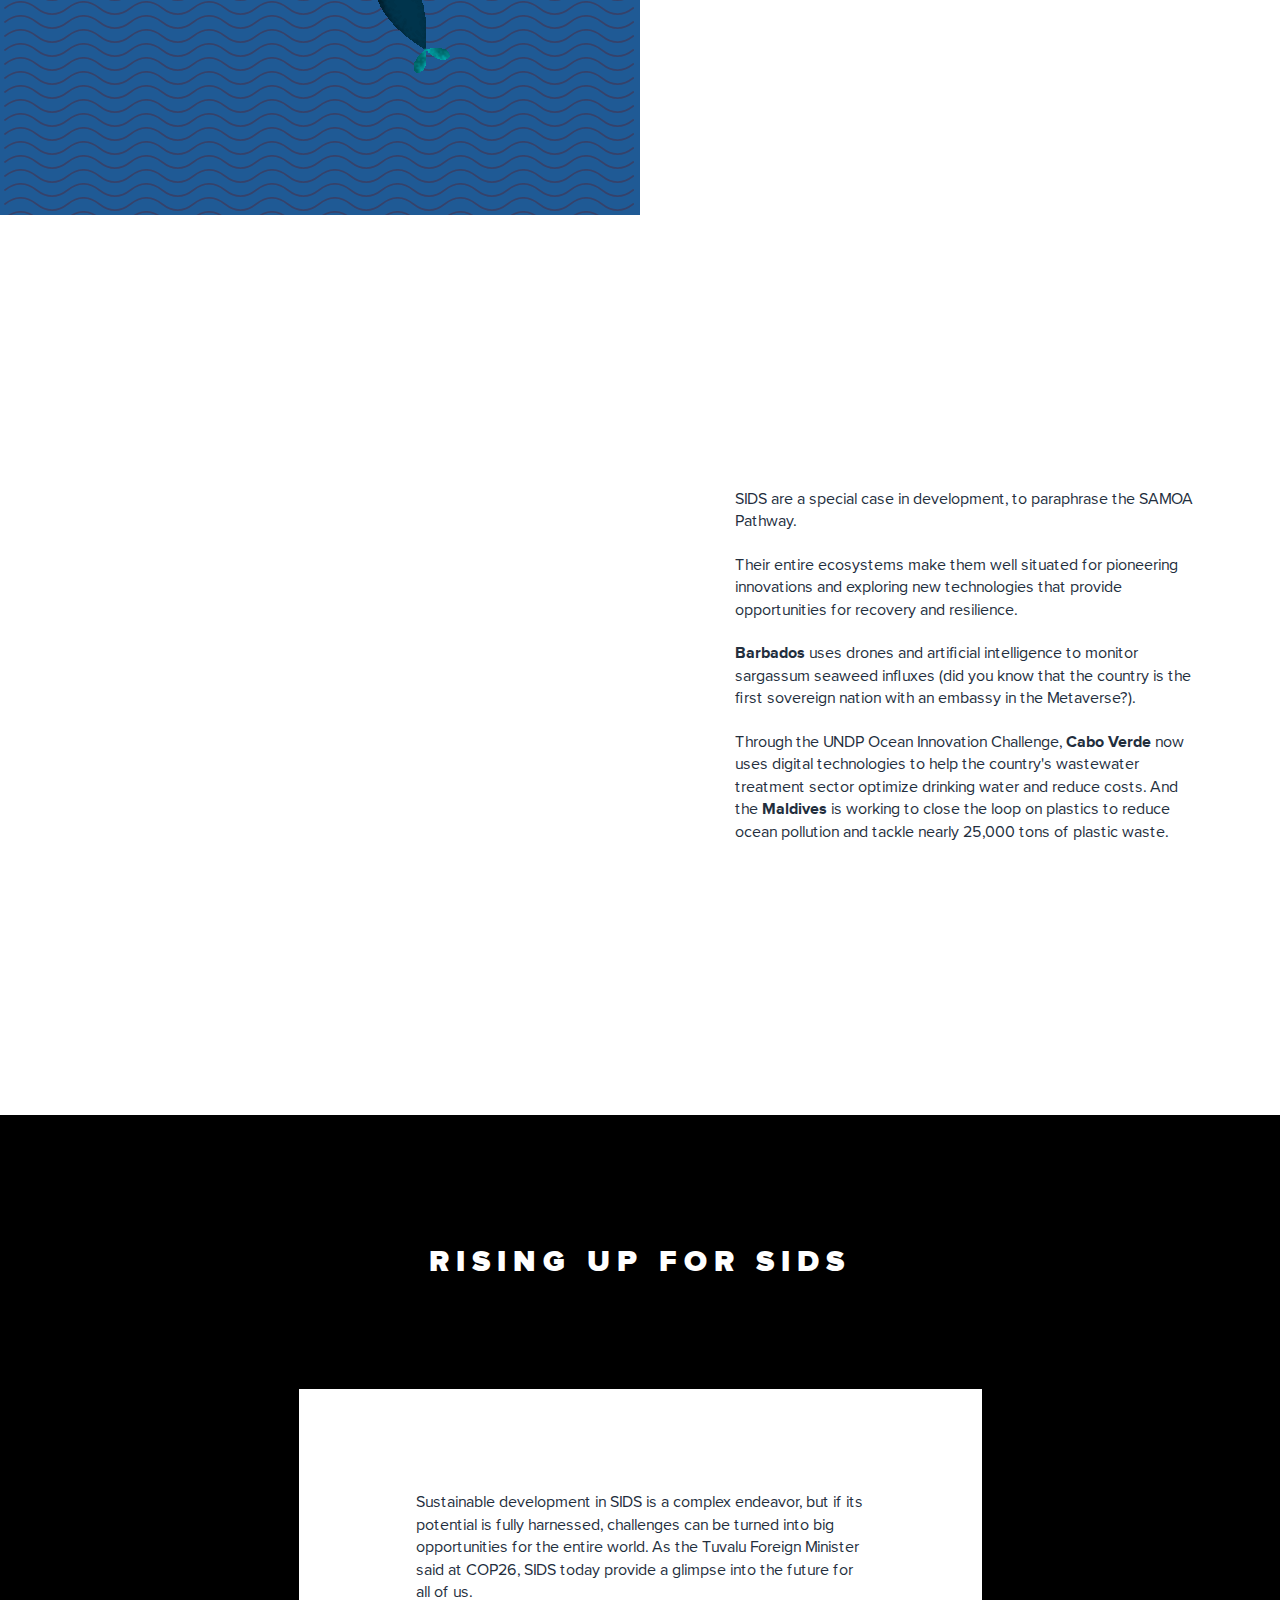
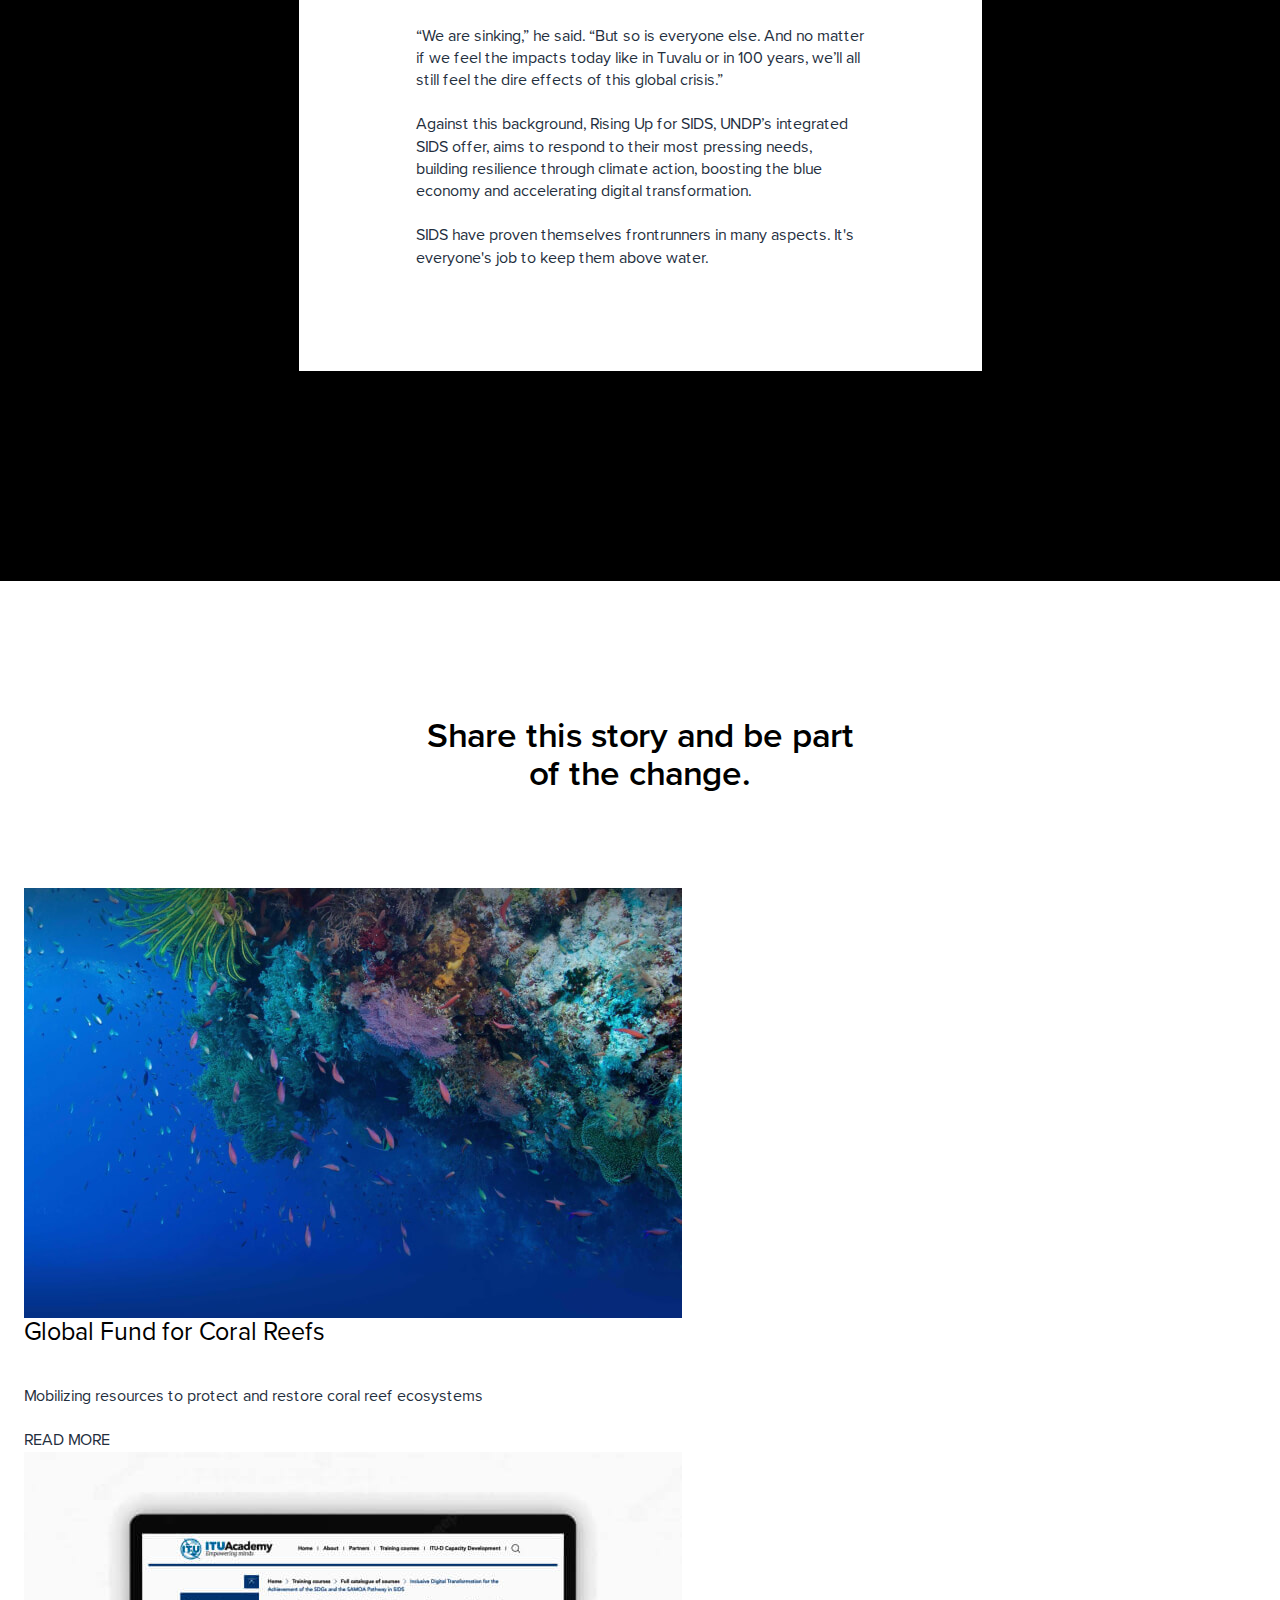
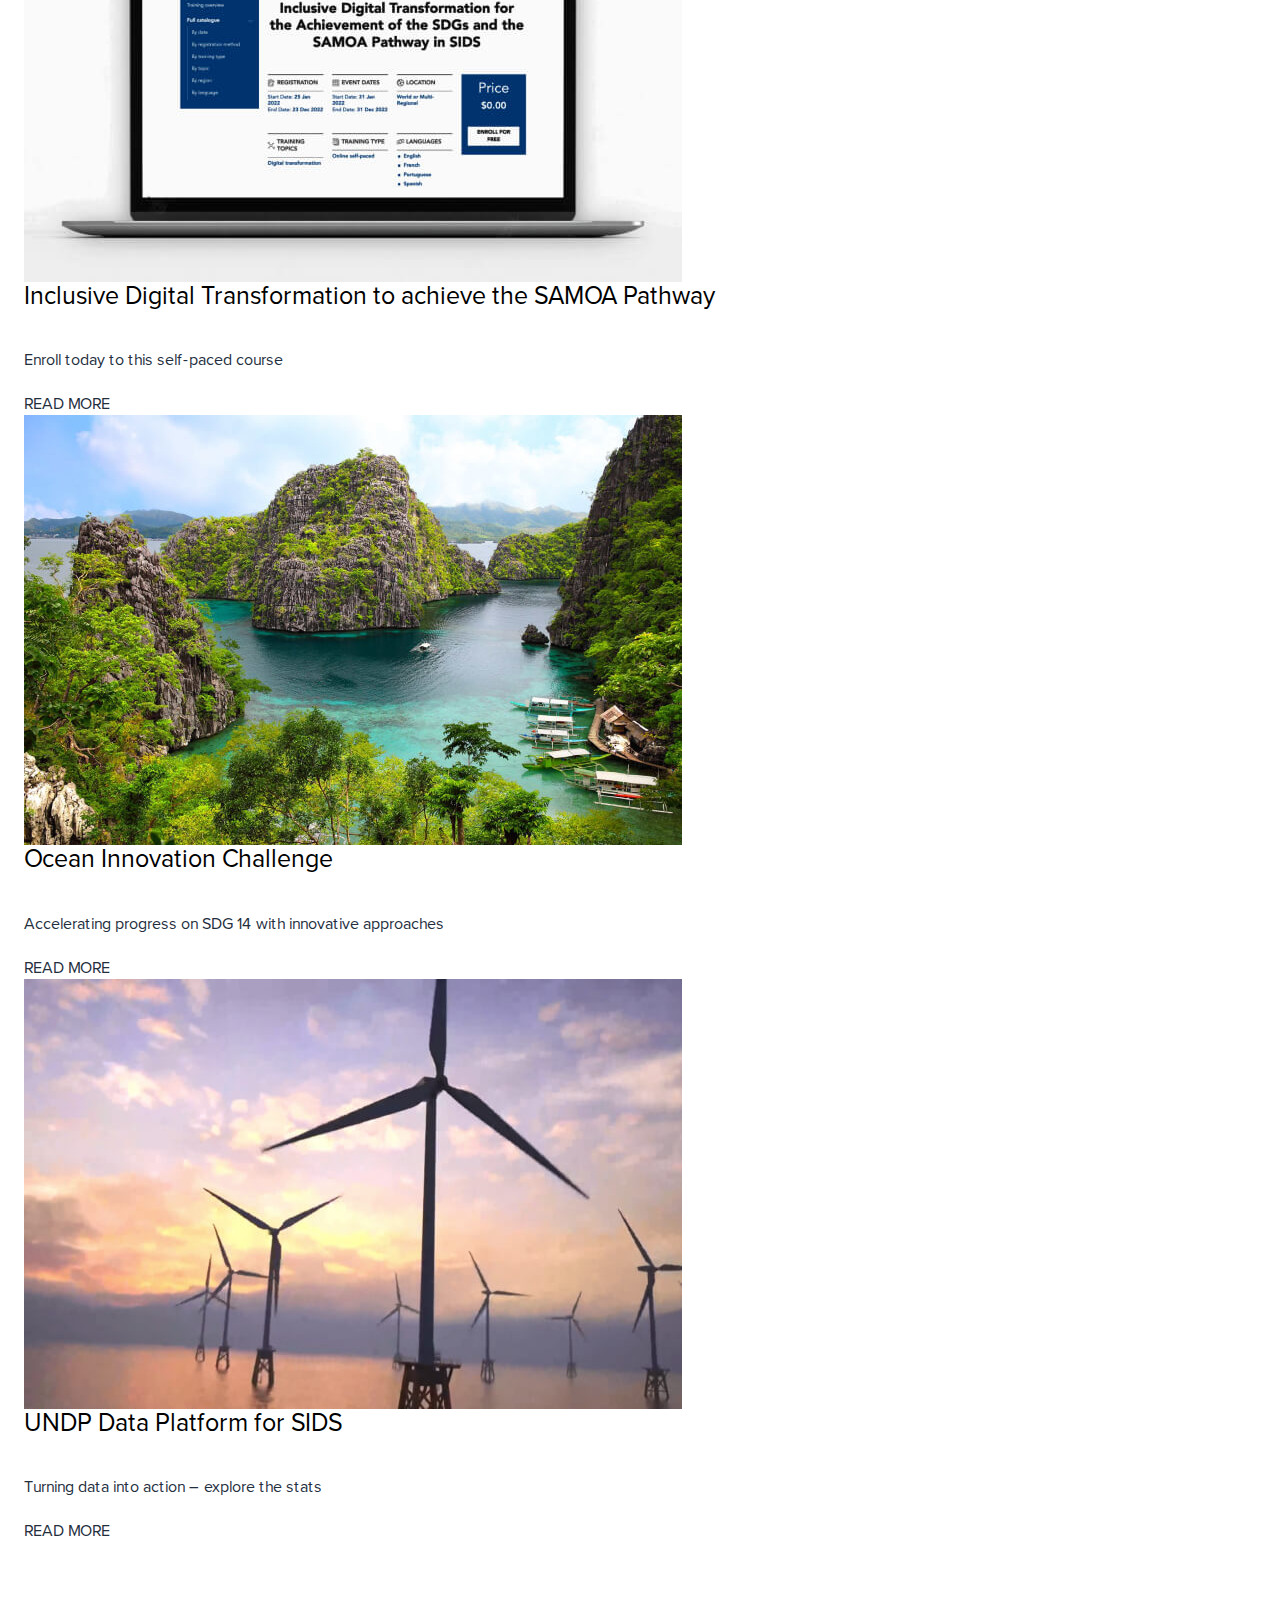
==== commit 1b93bdb1: "Add files via upload" ====
--- a/index.html
+++ b/index.html
@@ -98,11 +98,7 @@
                     <div class="tree">
                         <img src="images/img2.png" alt="">
                     </div>
-                    <div class="text-block lax" 
-                       data-lax-translate-y="0 1, 2000 1100" 
-                       data-lax-translate-y--l="0 1, 2000 1500" 
-                       data-lax-translate-y--m="0 1, 2500 1000" 
-                       data-lax-translate-y--xs="0 1, 2500 1000">
+                    <div class="text-block">
                         <span>
                             we <br> are <br> sinking
                         </span>
@@ -695,24 +691,6 @@
         </footer>
     </div>
     <script>
-        // Initialize Lax js
-        window.onload = function() {
-            lax.setup({
-                breakpoints: {
-                    xs: 0,
-                    s: 767,
-                    m: 992,
-                    l: 1500
-                }
-            }) // init
-
-            const updateLax = () => {
-                lax.update(window.scrollY)
-                window.requestAnimationFrame(updateLax)
-            }
-
-            window.requestAnimationFrame(updateLax)
-        }
         // slider
         swiper('.image-carousel', '.slider-slide', {
             slidesPerView: "auto",
--- a/css/main.css
+++ b/css/main.css
@@ -2812,6 +2812,7 @@
     right: 0;
     bottom: 0;
     left: 0;
+    z-index: 99;
     width: auto;
     height: 462px;
     background: linear-gradient(0deg, #1D6082 0%, #1D6082 62.5%, rgba(29, 96, 130, 0) 100%);
@@ -2964,6 +2965,7 @@
   right: 0;
   bottom: 0;
   left: 0;
+  z-index: 99;
   height: 37%;
   background-position: 50% 0;
 }
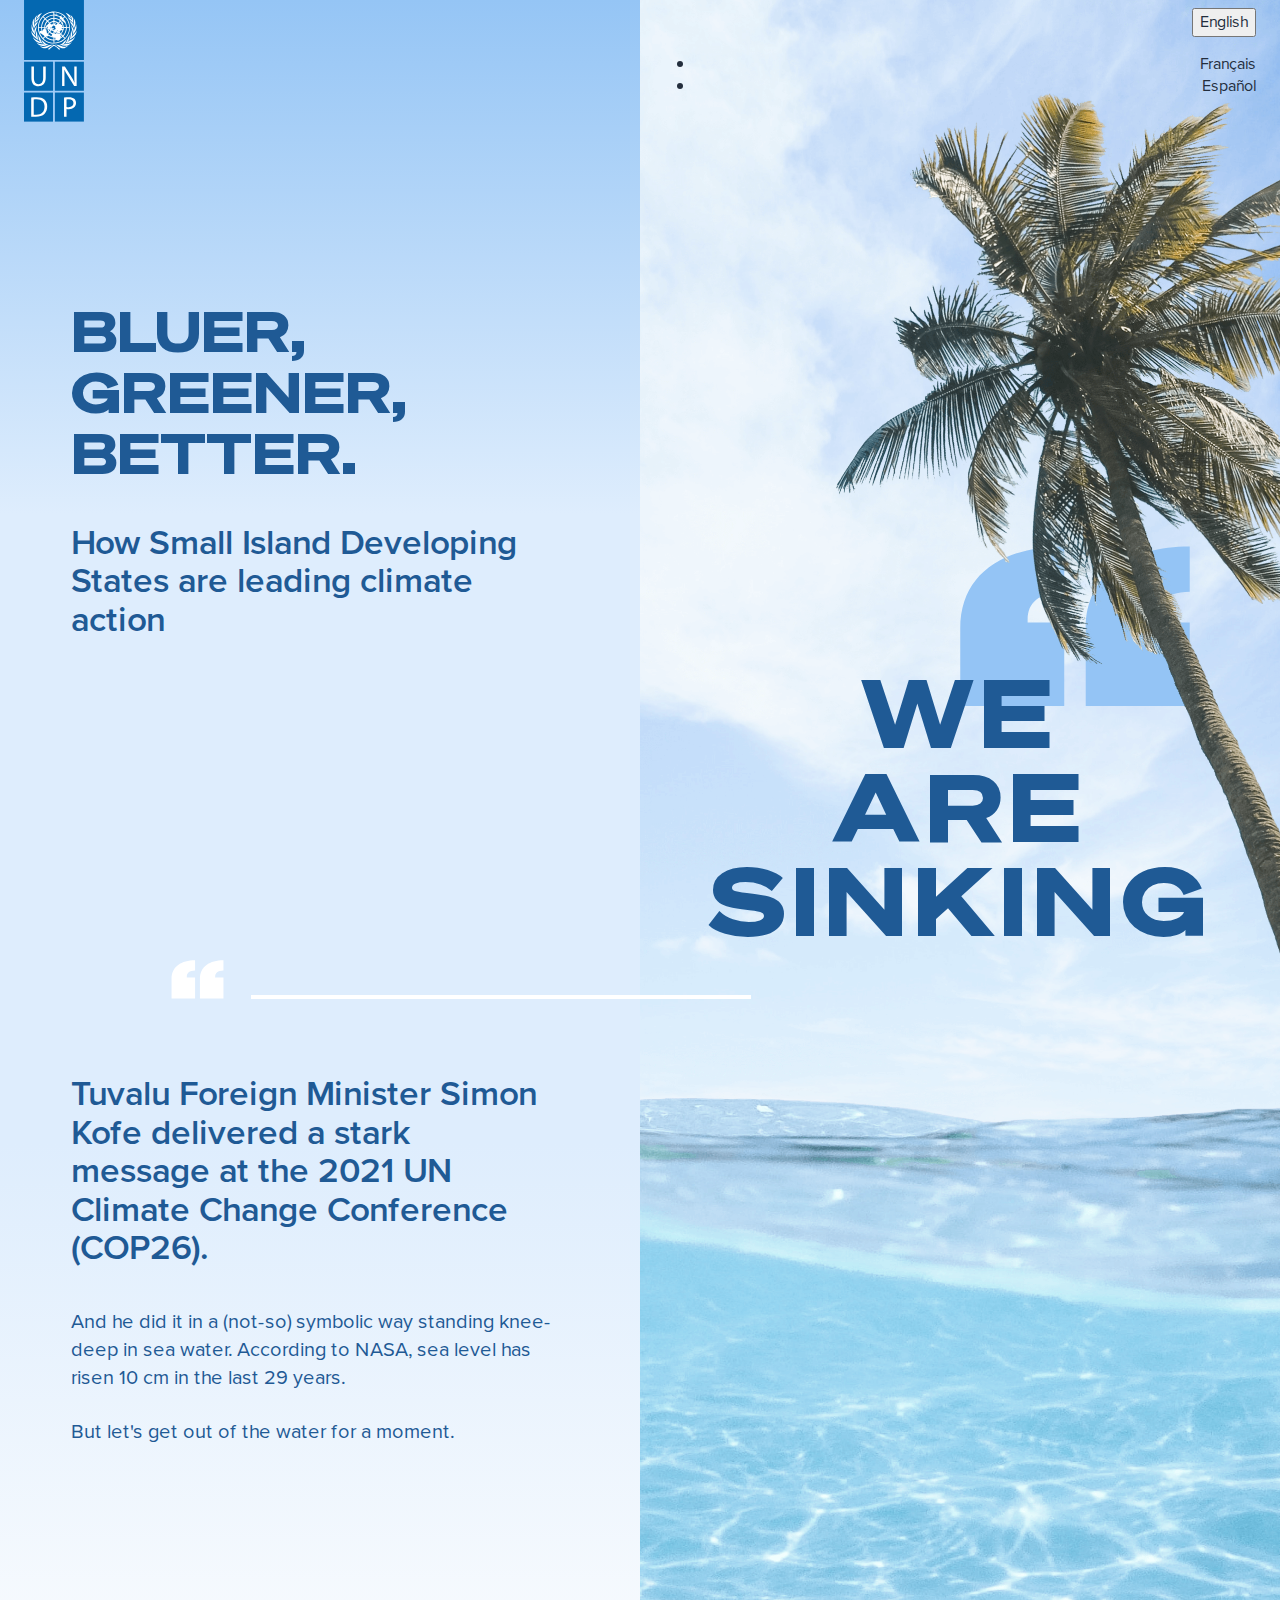
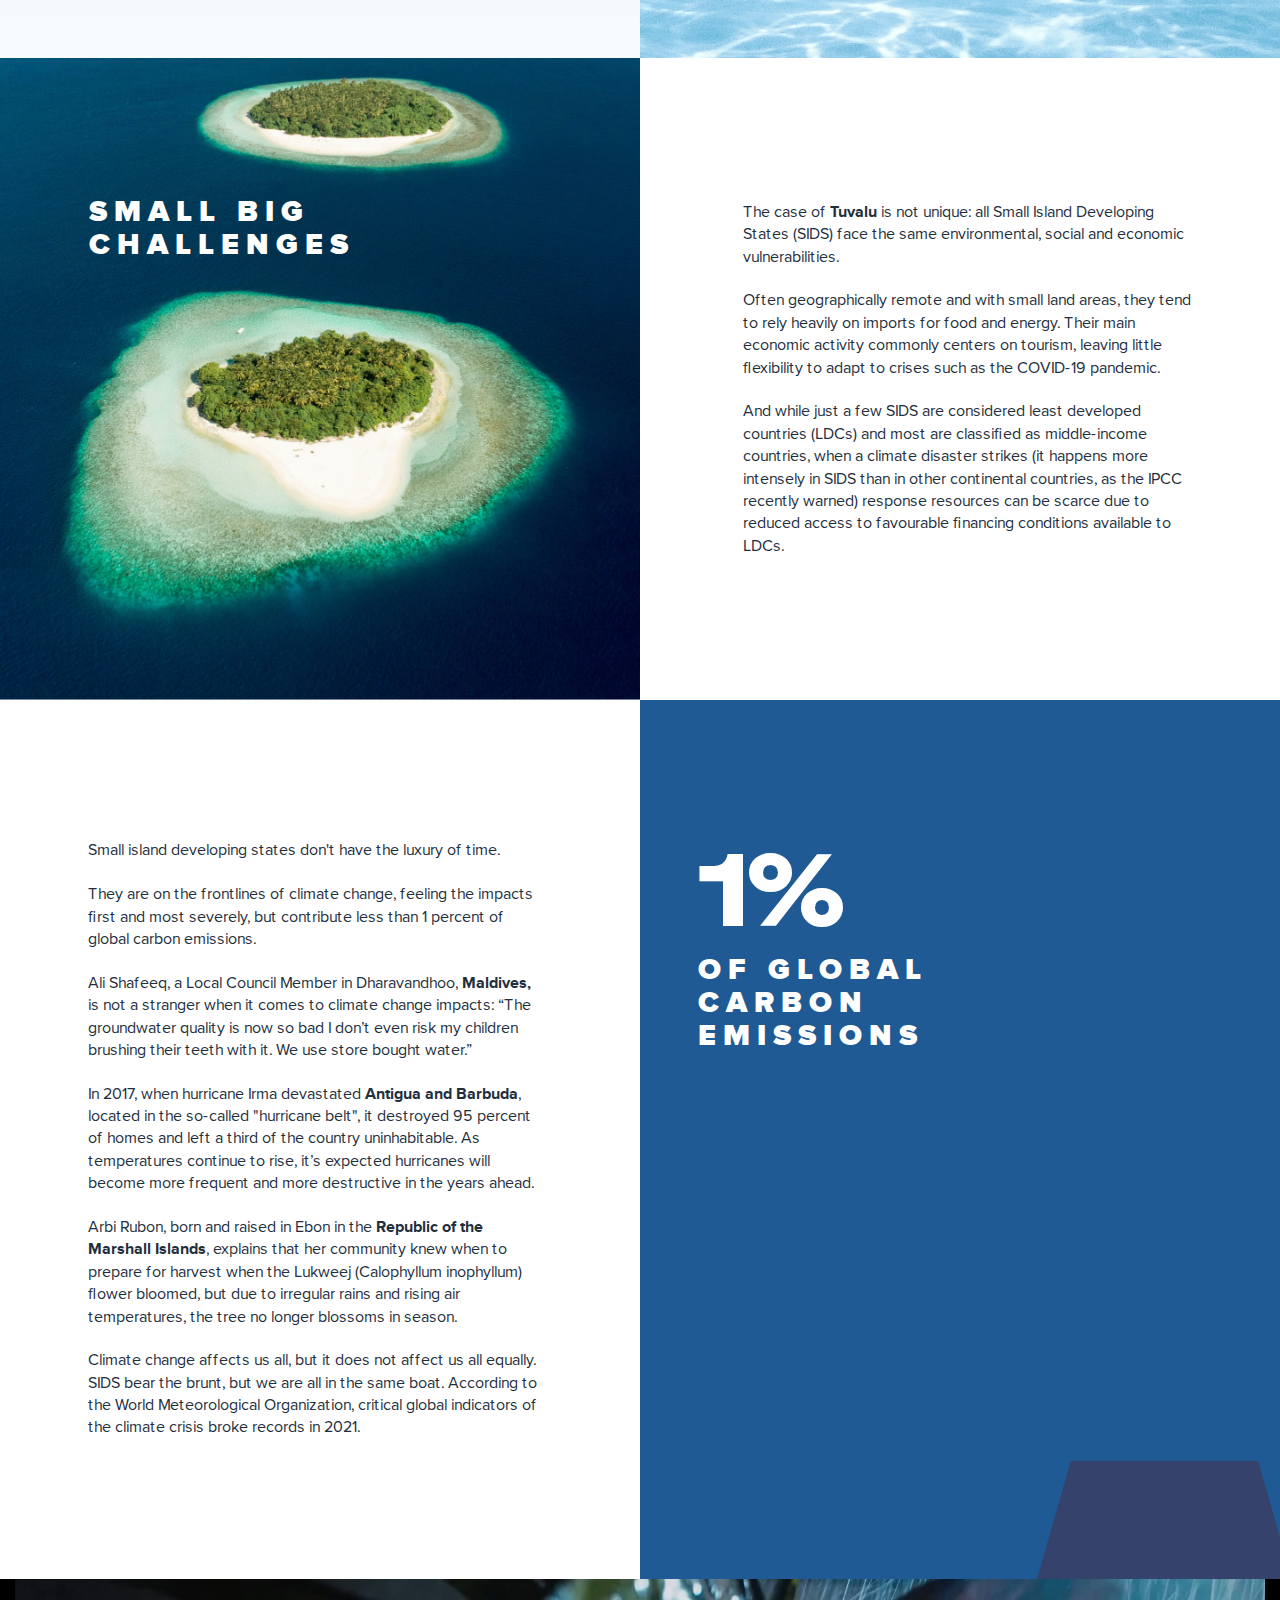
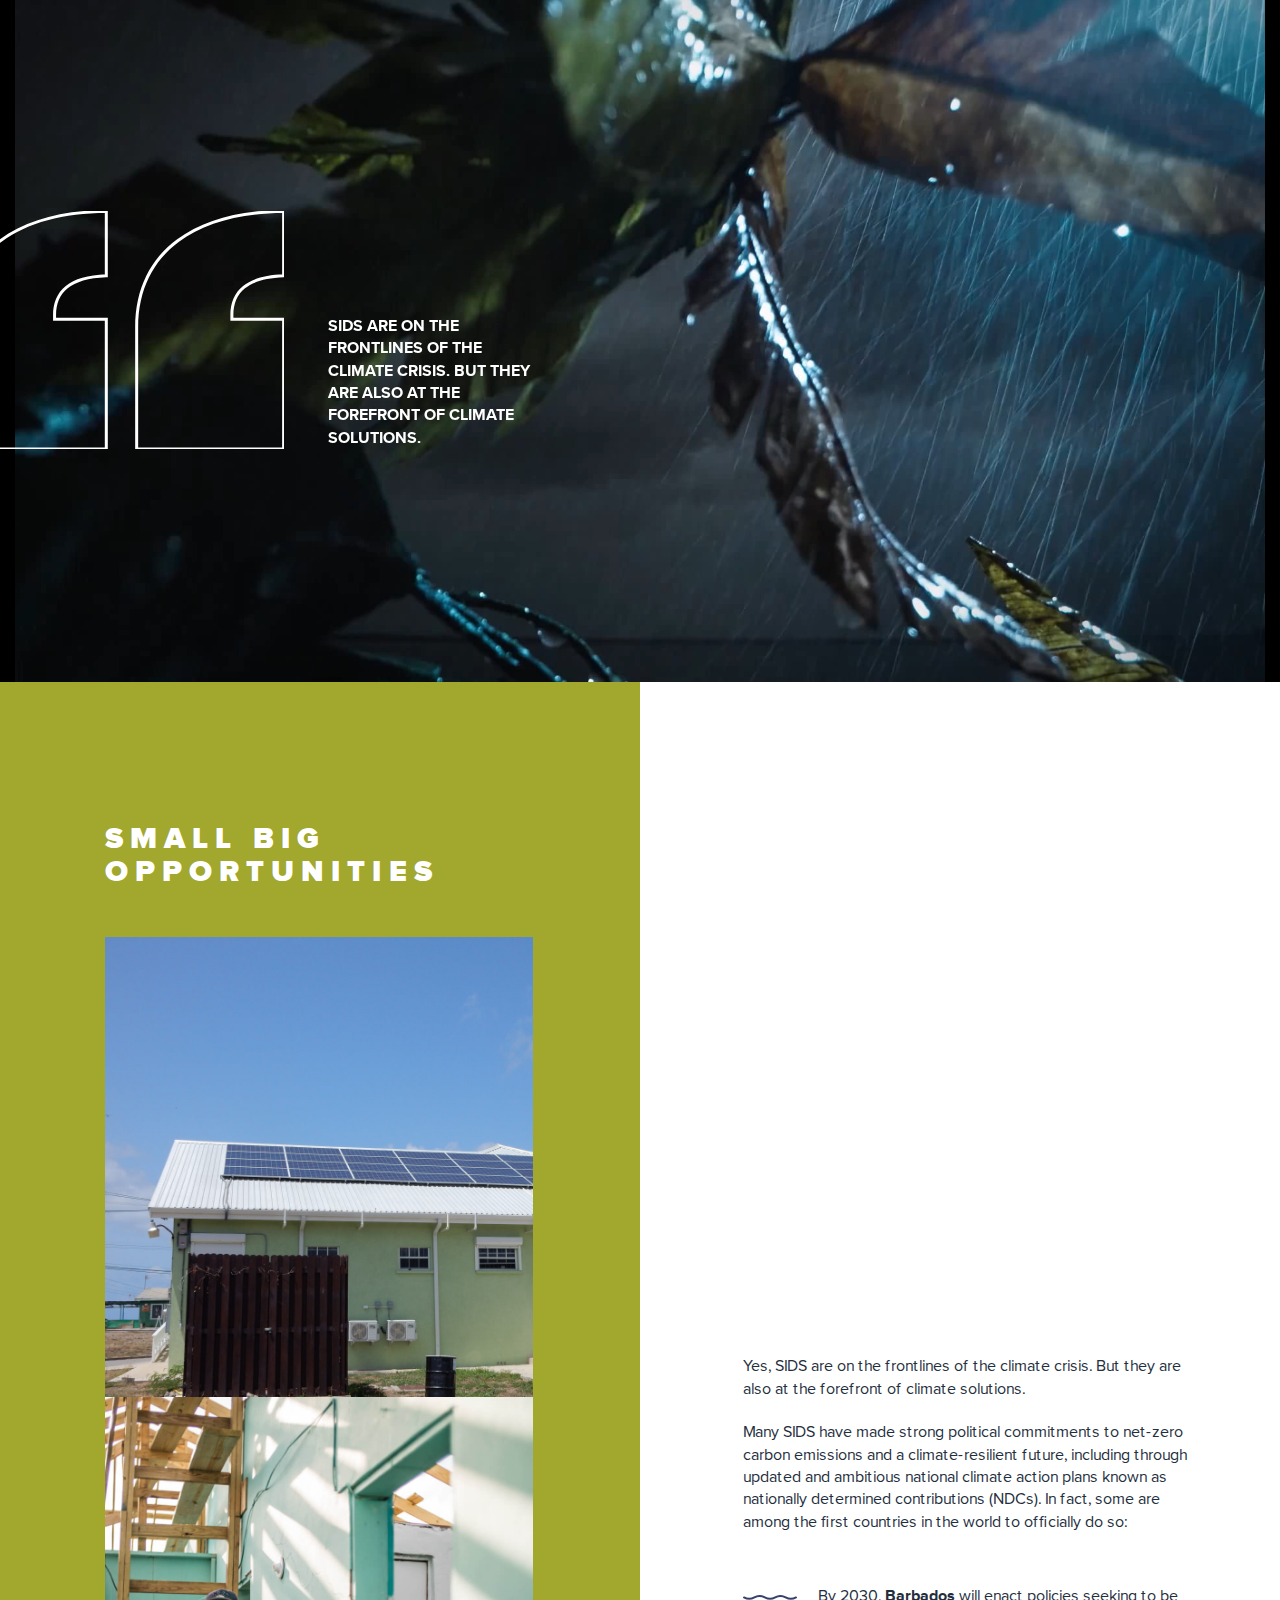
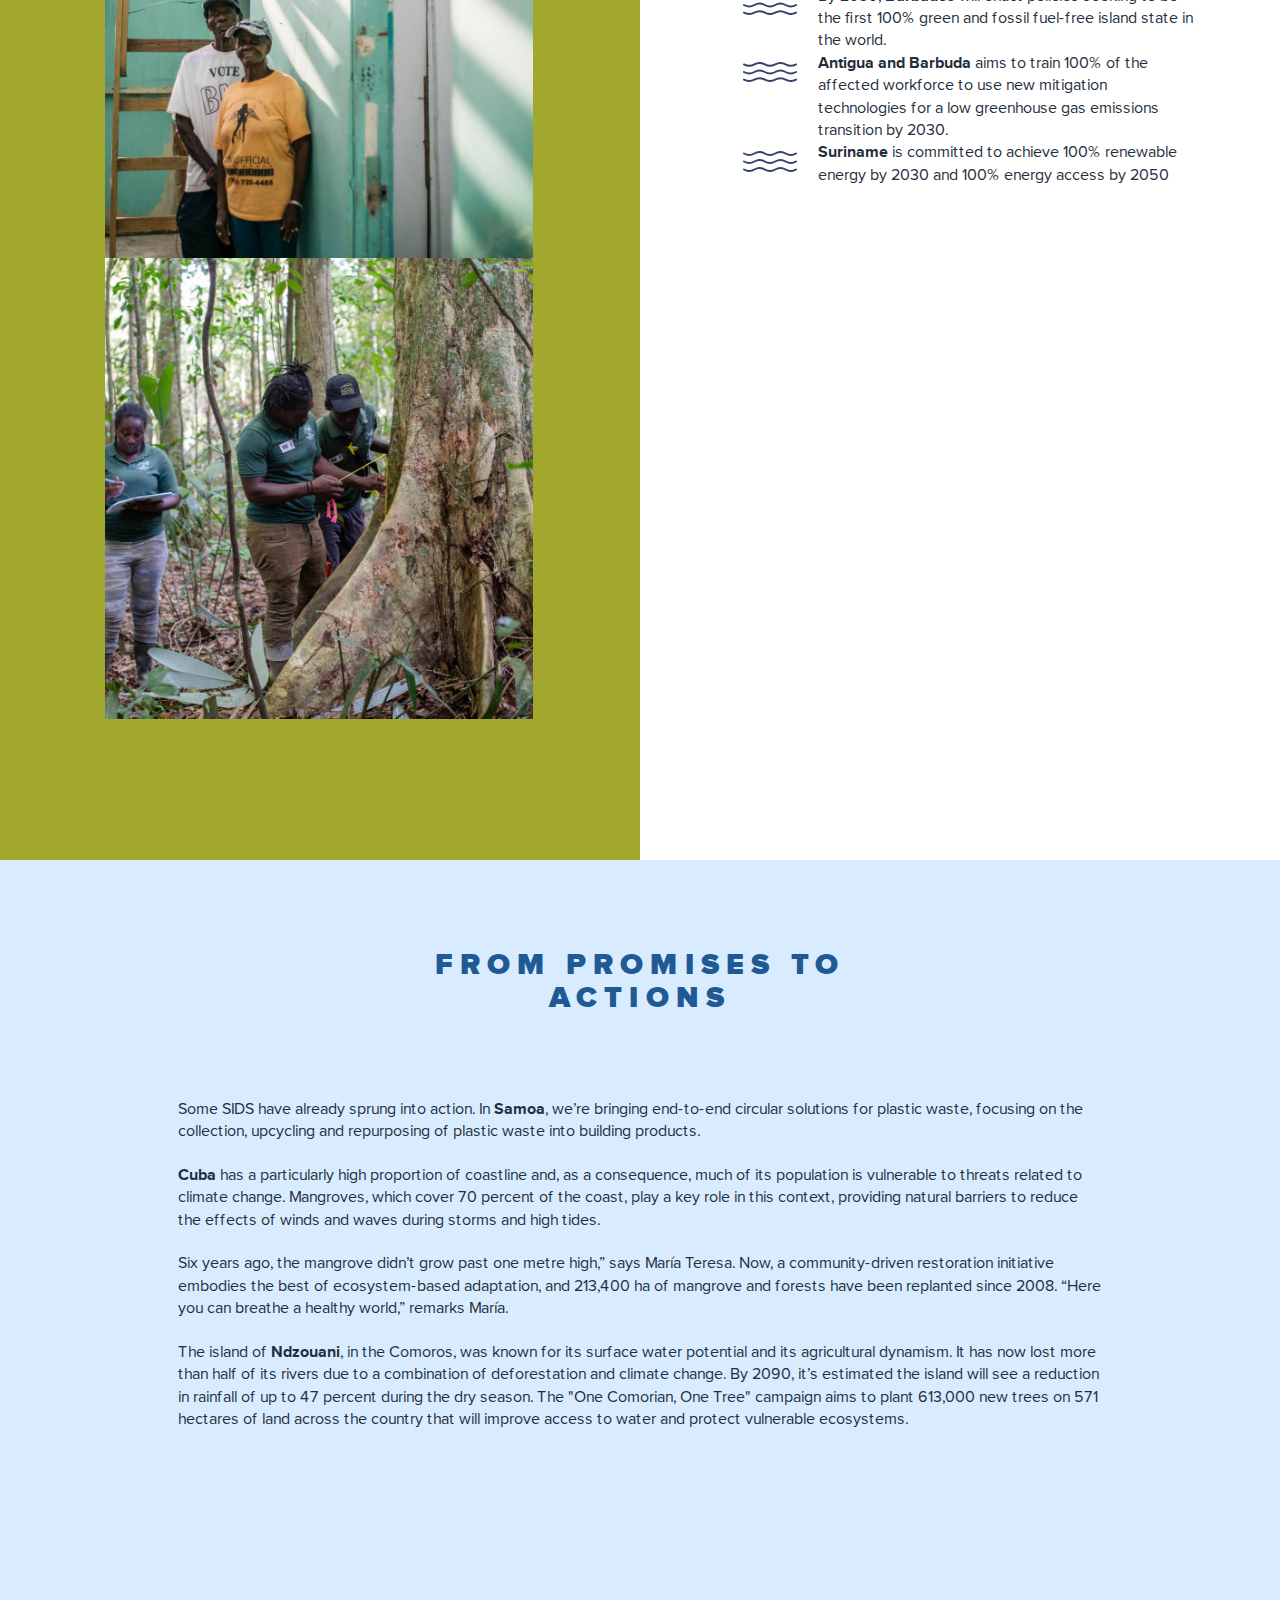
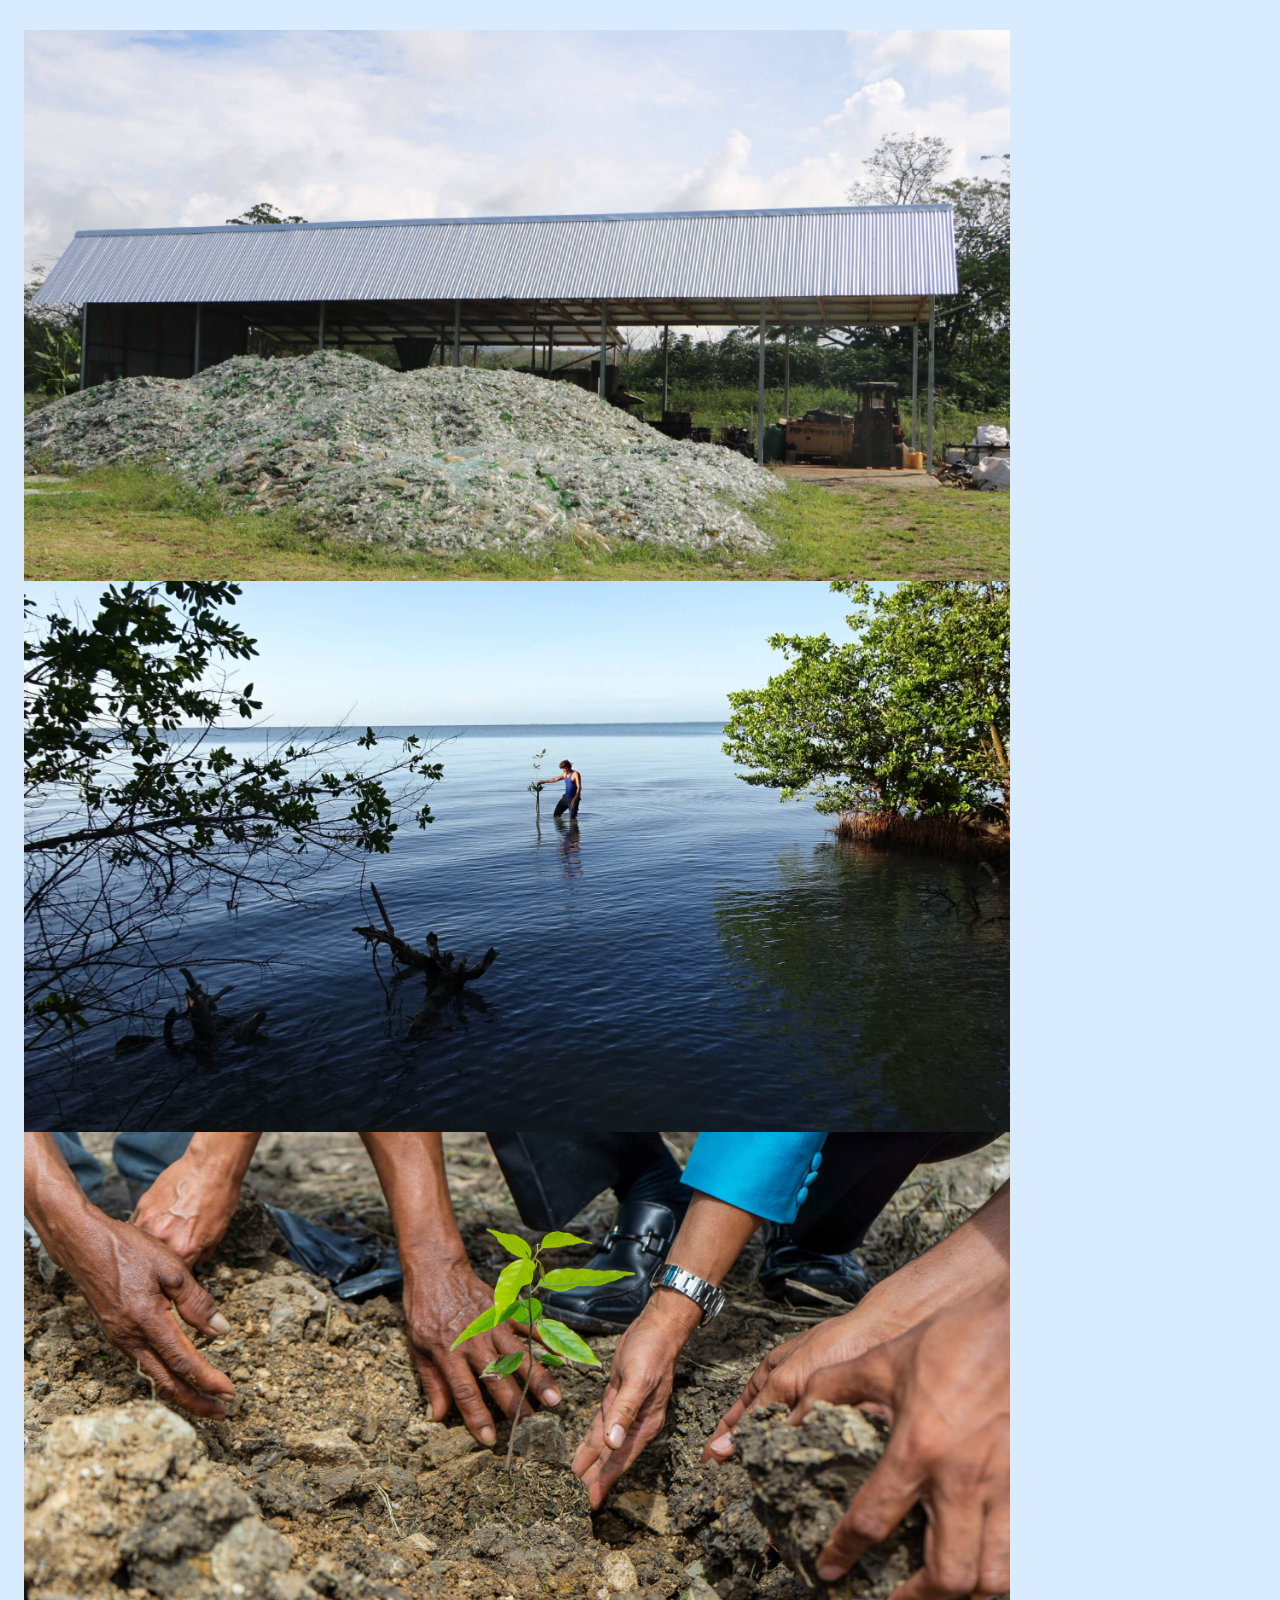
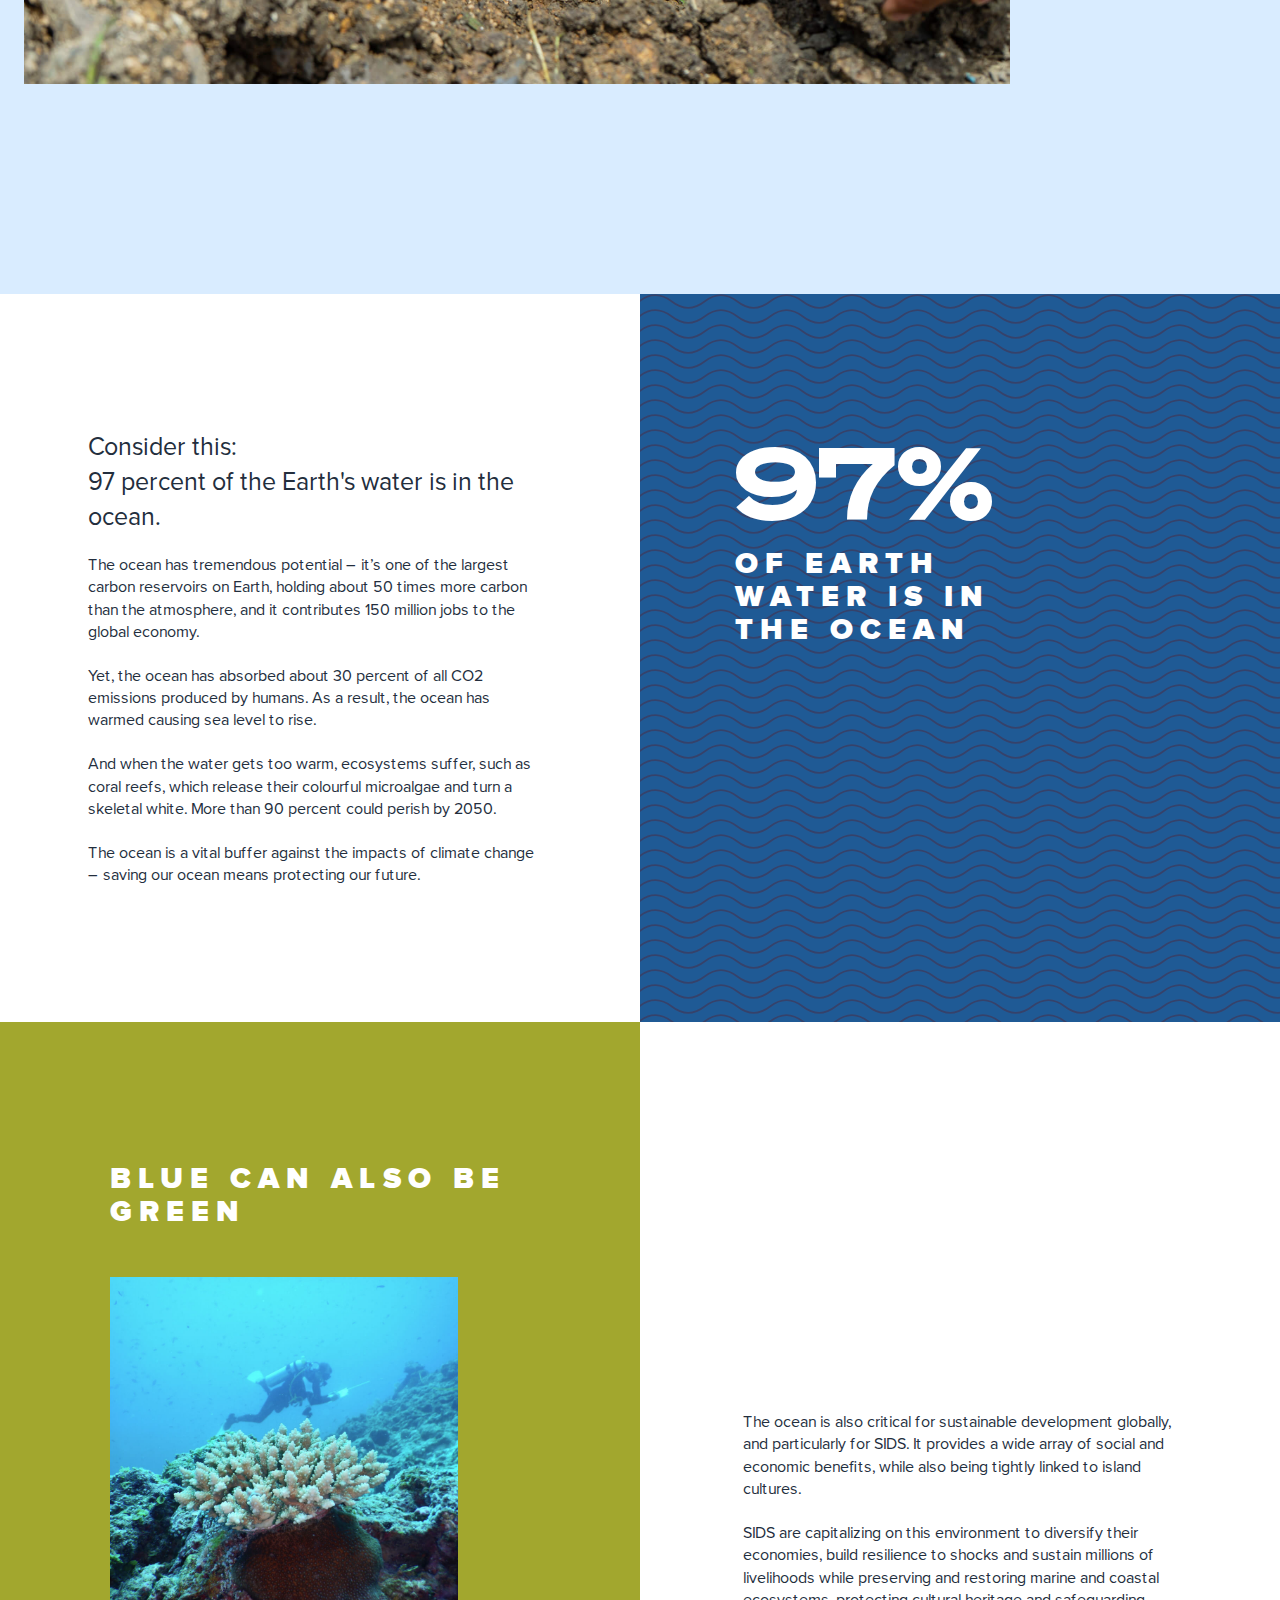
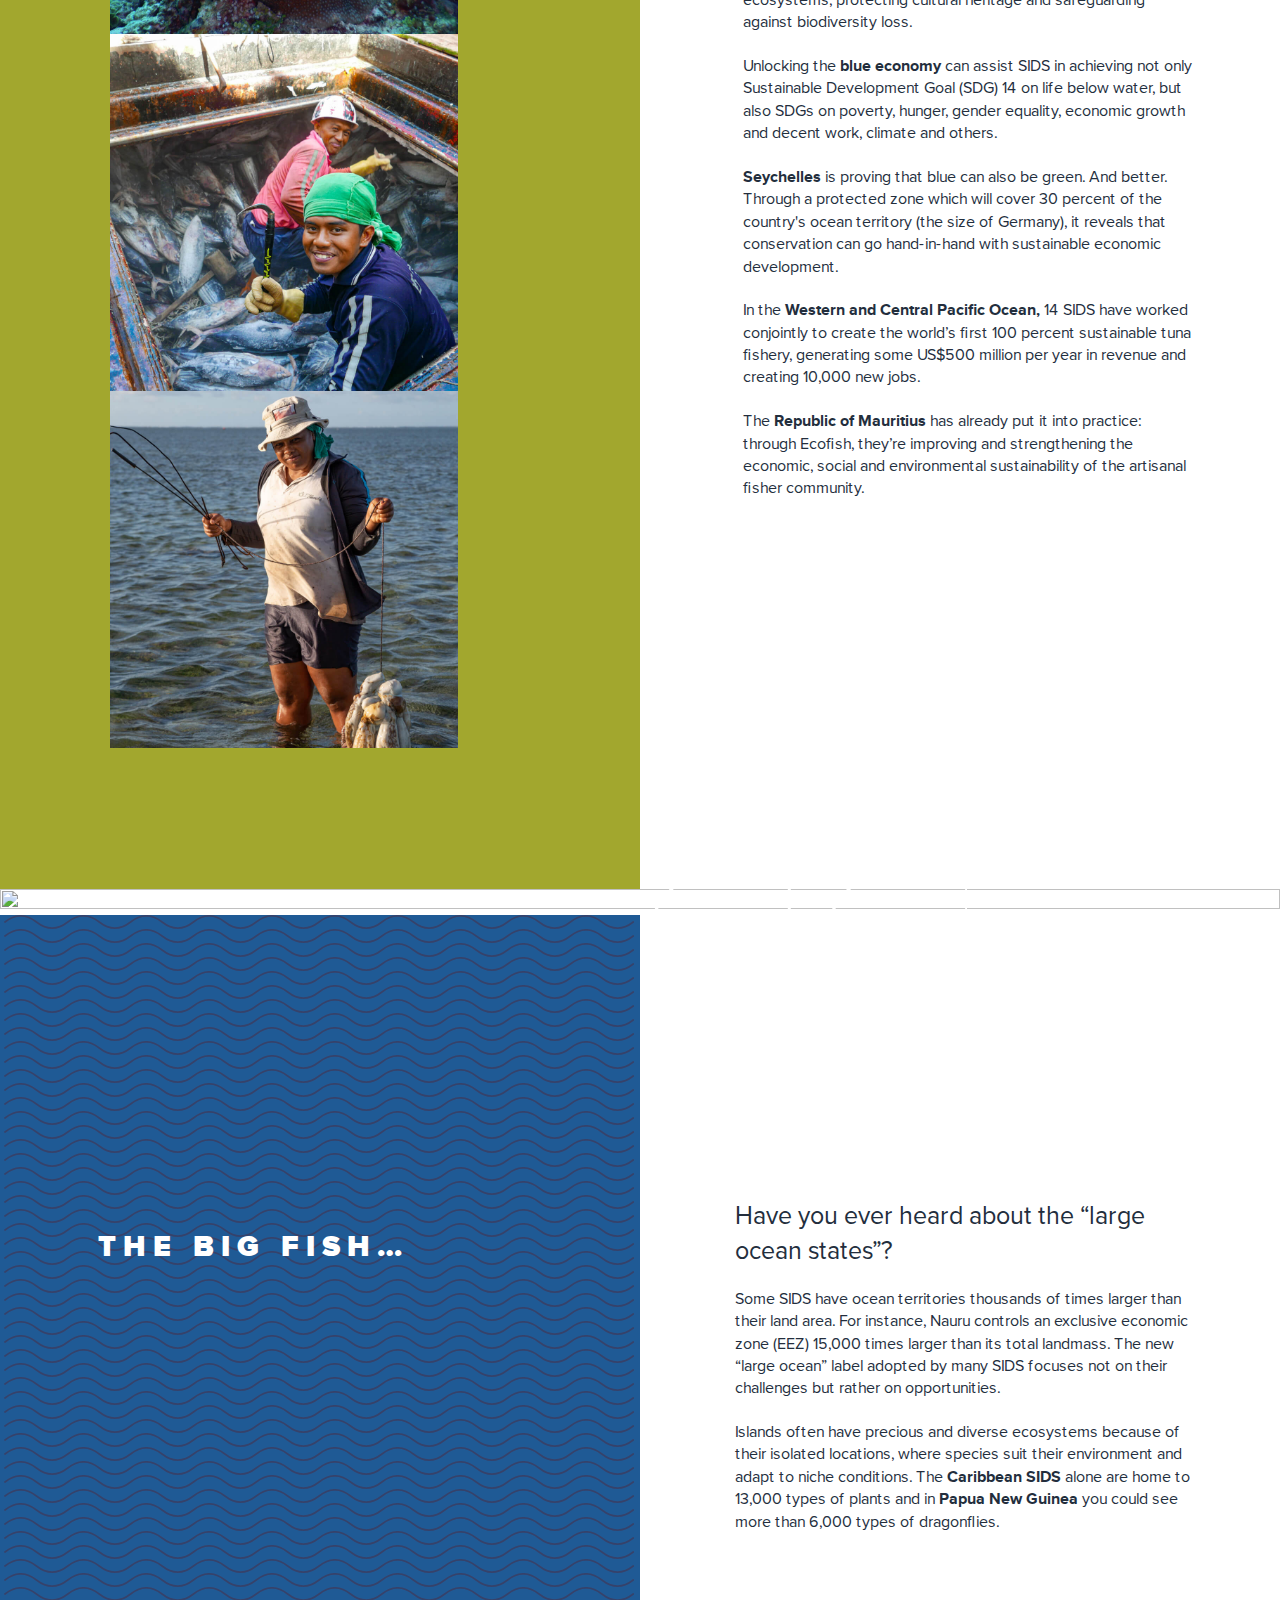
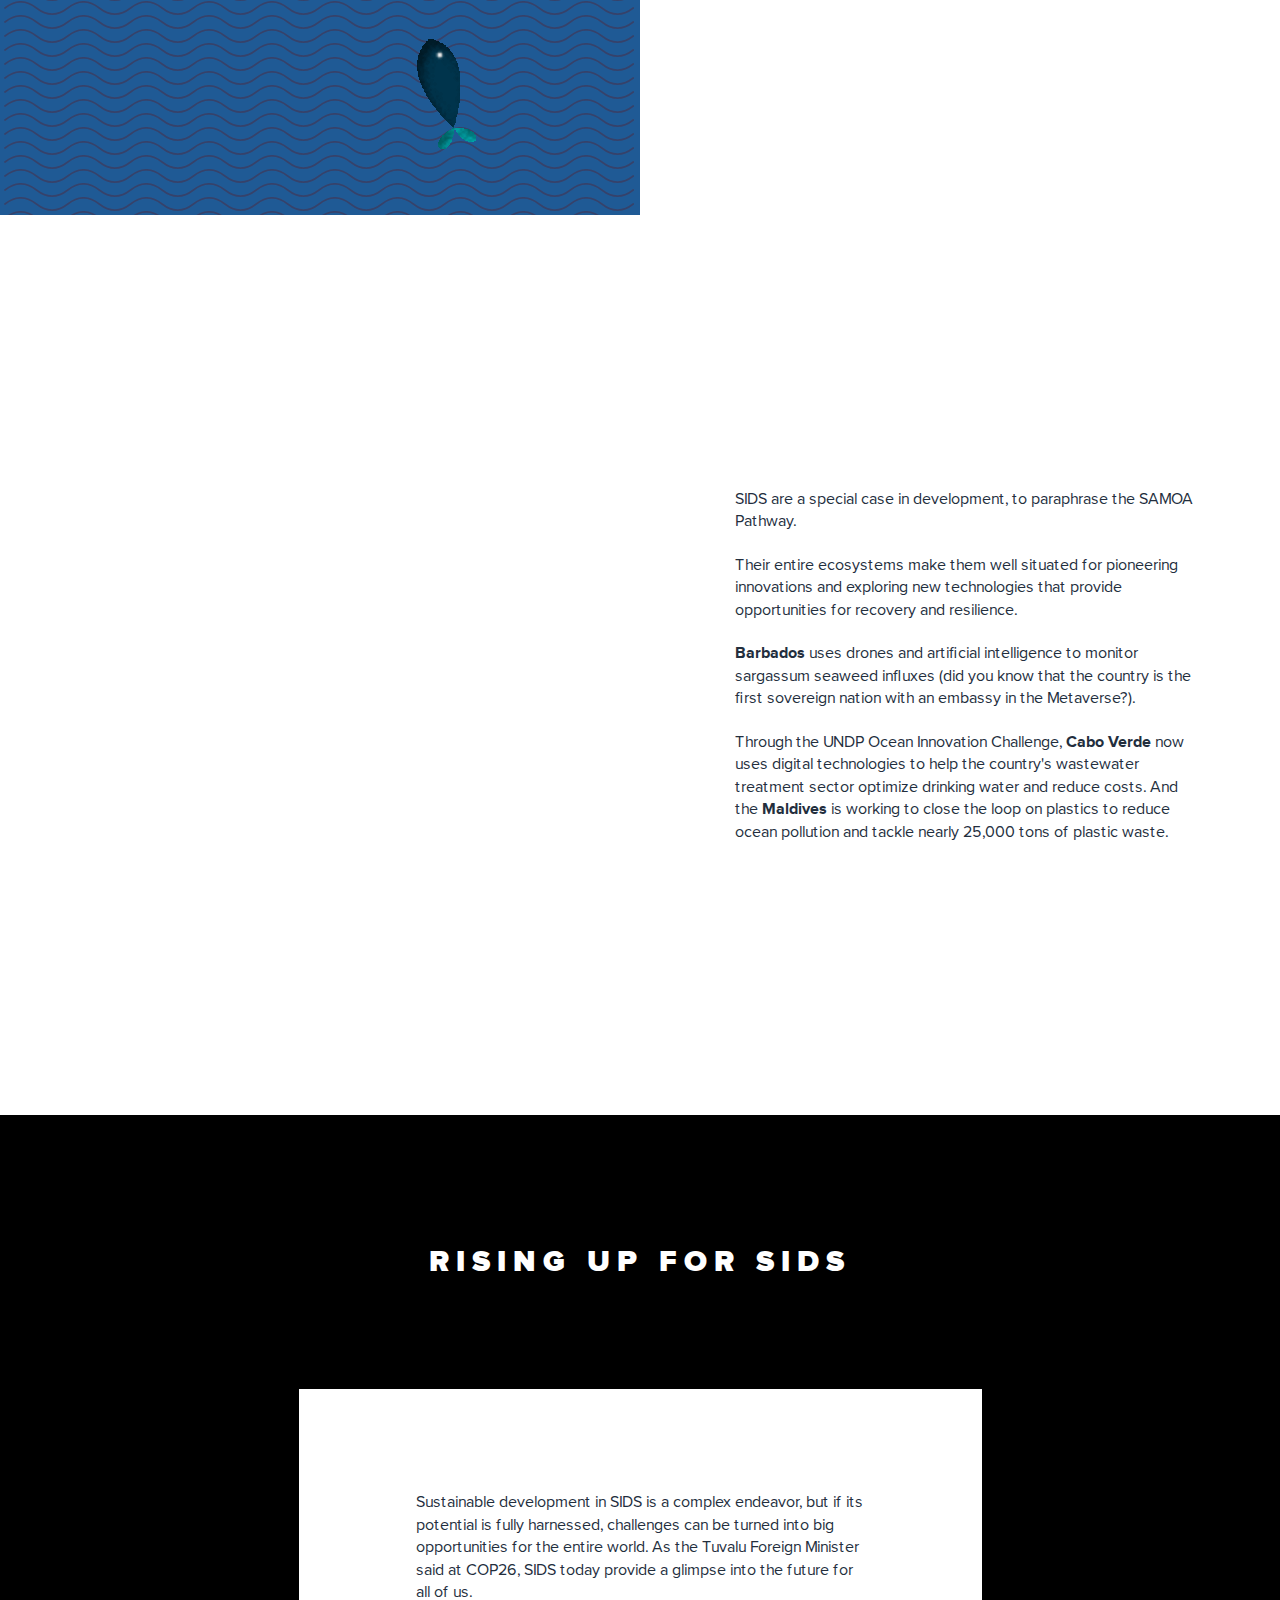
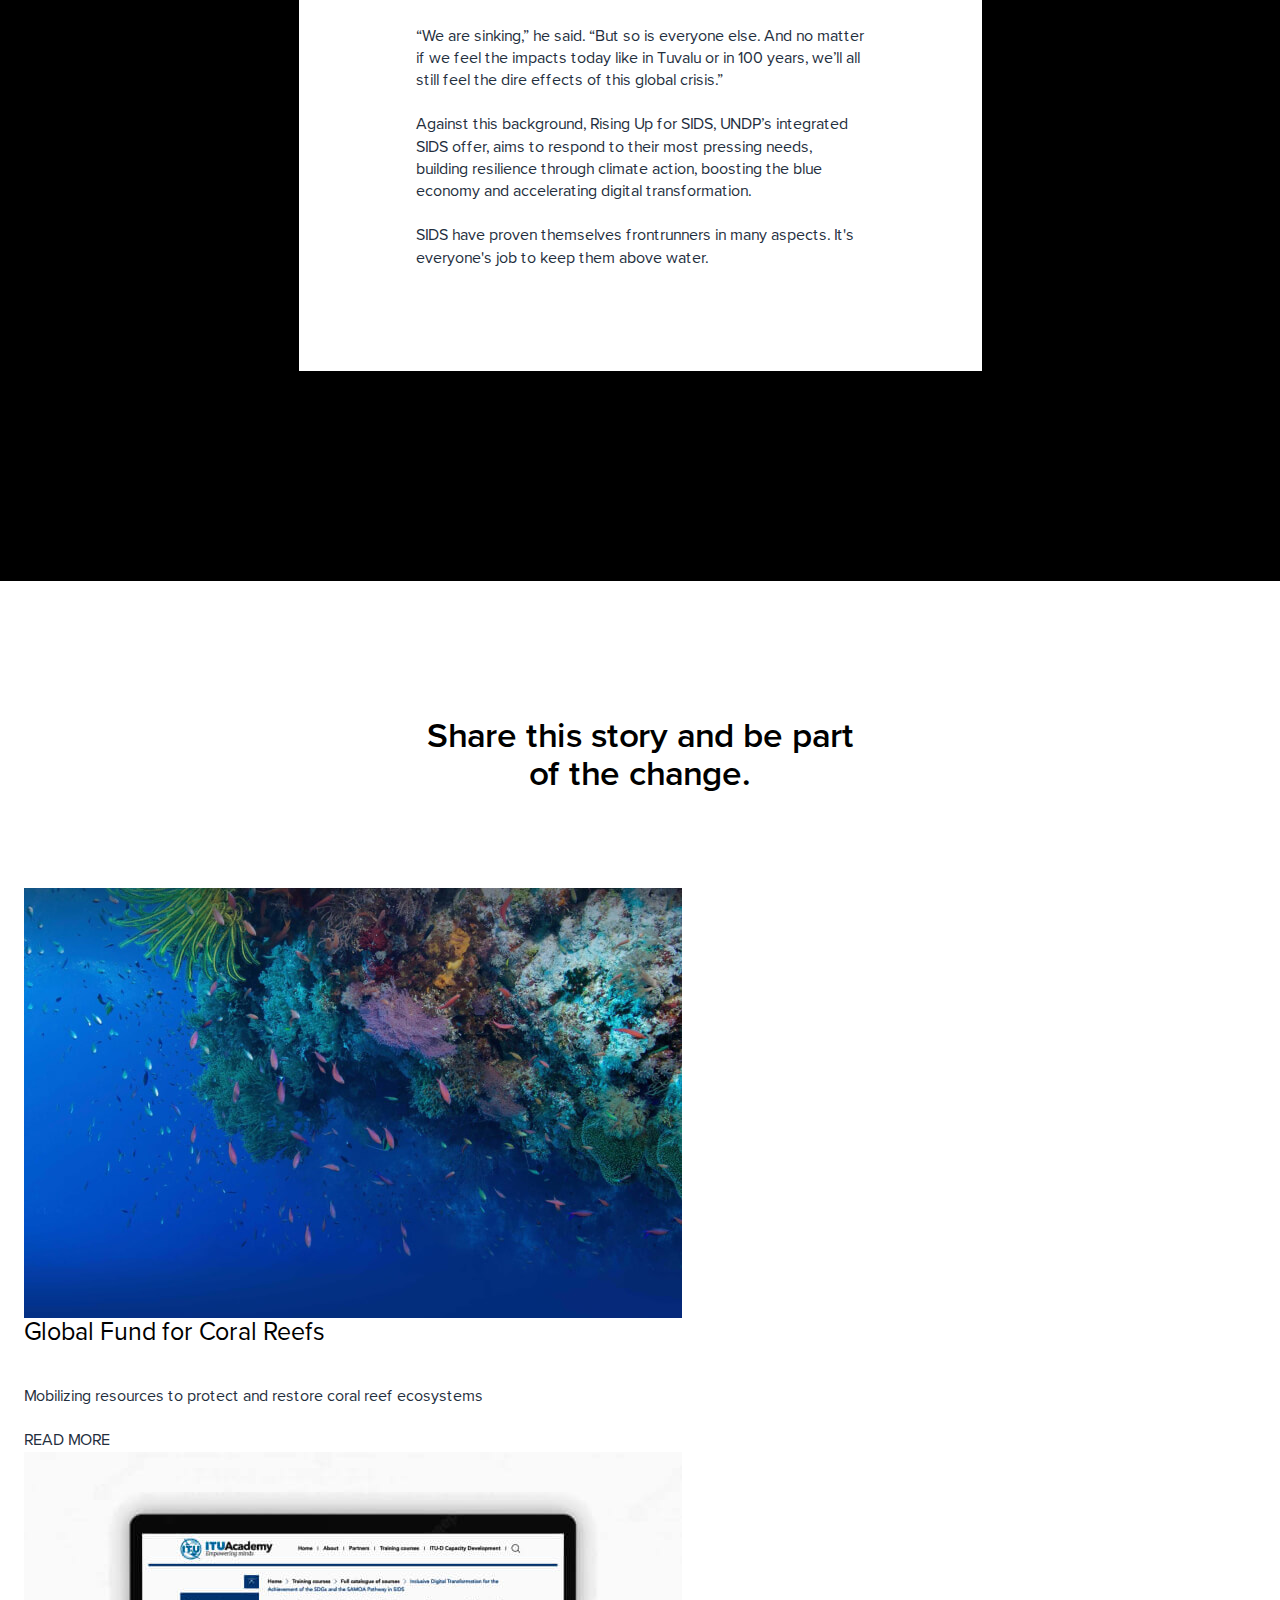
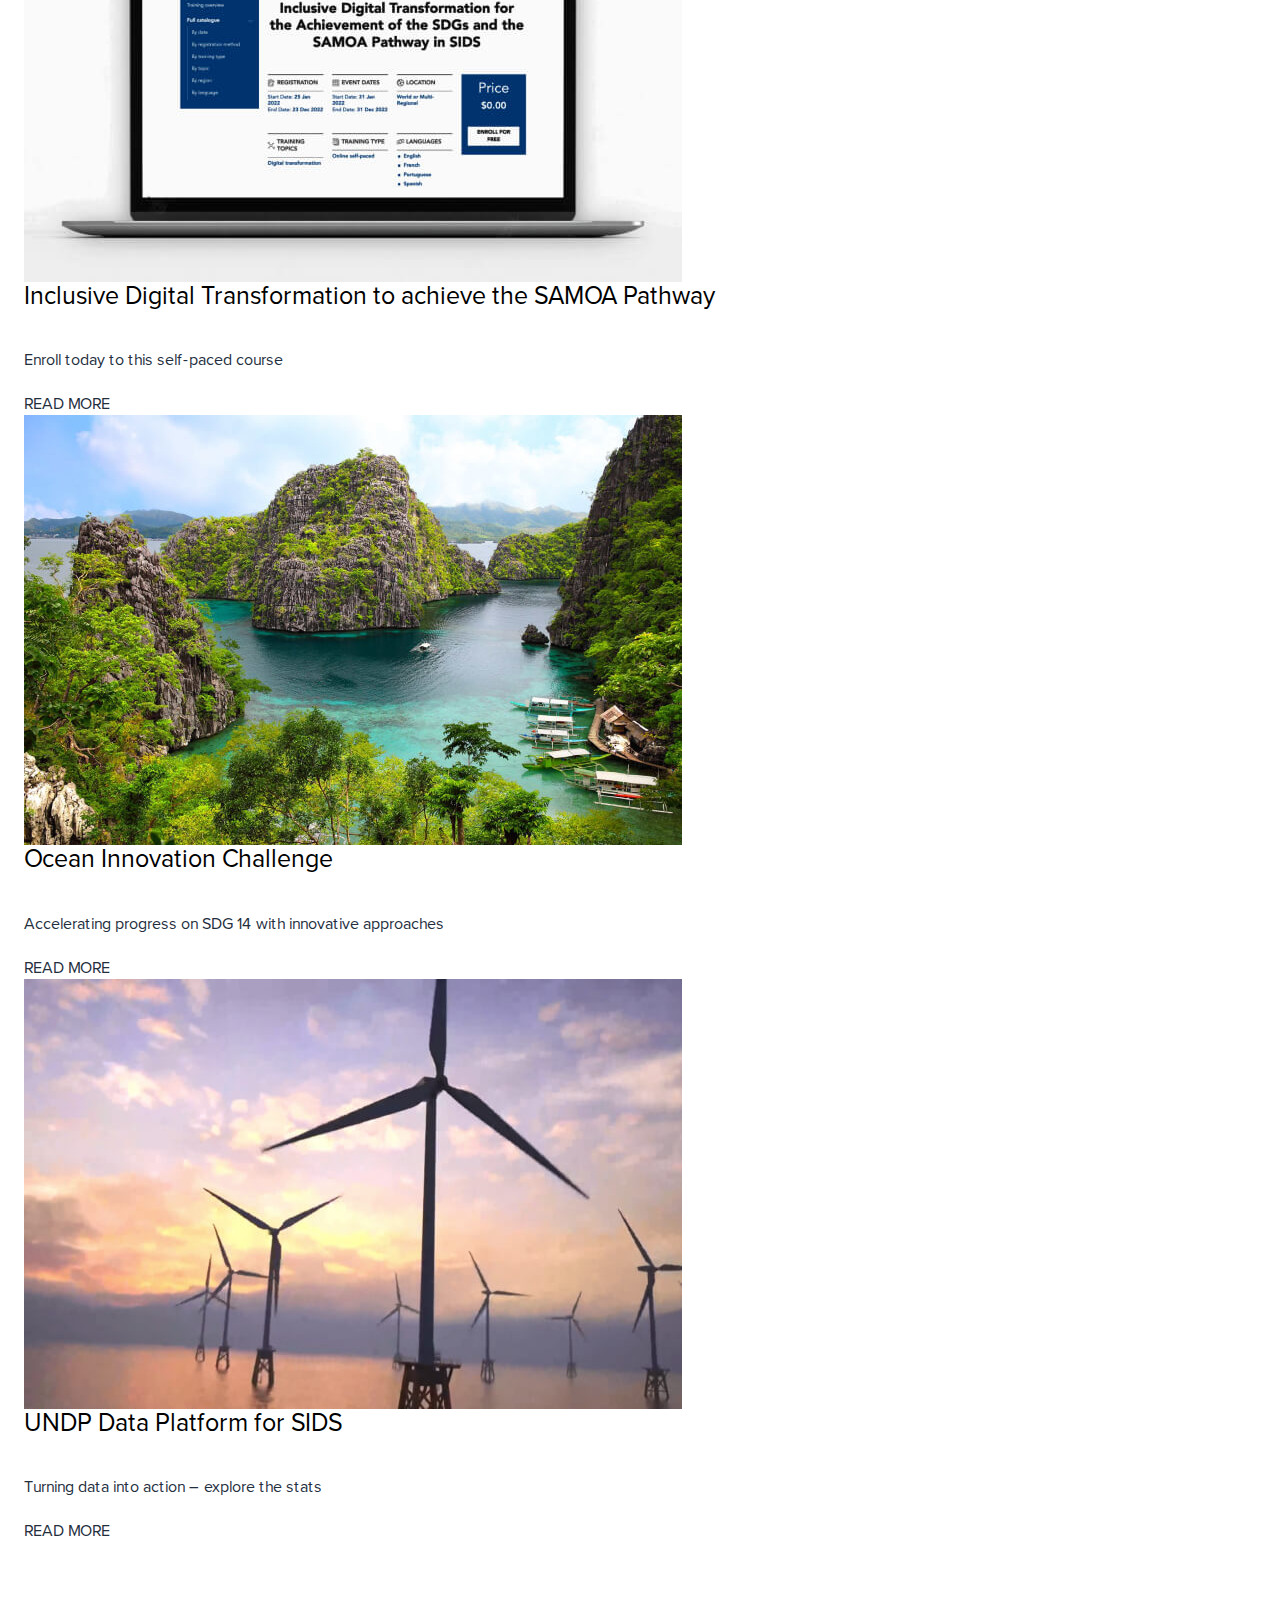
==== commit 529a0cac: "Add files via upload" ====
--- a/index.html
+++ b/index.html
@@ -31,7 +31,6 @@
     <script src='https://undp.github.io/design-system/js/viewport.min.js'></script>
     <script src='https://cdnjs.cloudflare.com/ajax/libs/Swiper/8.2.2/swiper-bundle.min.js'></script>
     <script src="https://undp.github.io/design-system/js/lang-switcher.min.js"></script>
-    <script src="js/lax.min.js"></script>
     <script src="js/jquery.main.js"></script>
 </head>
 
